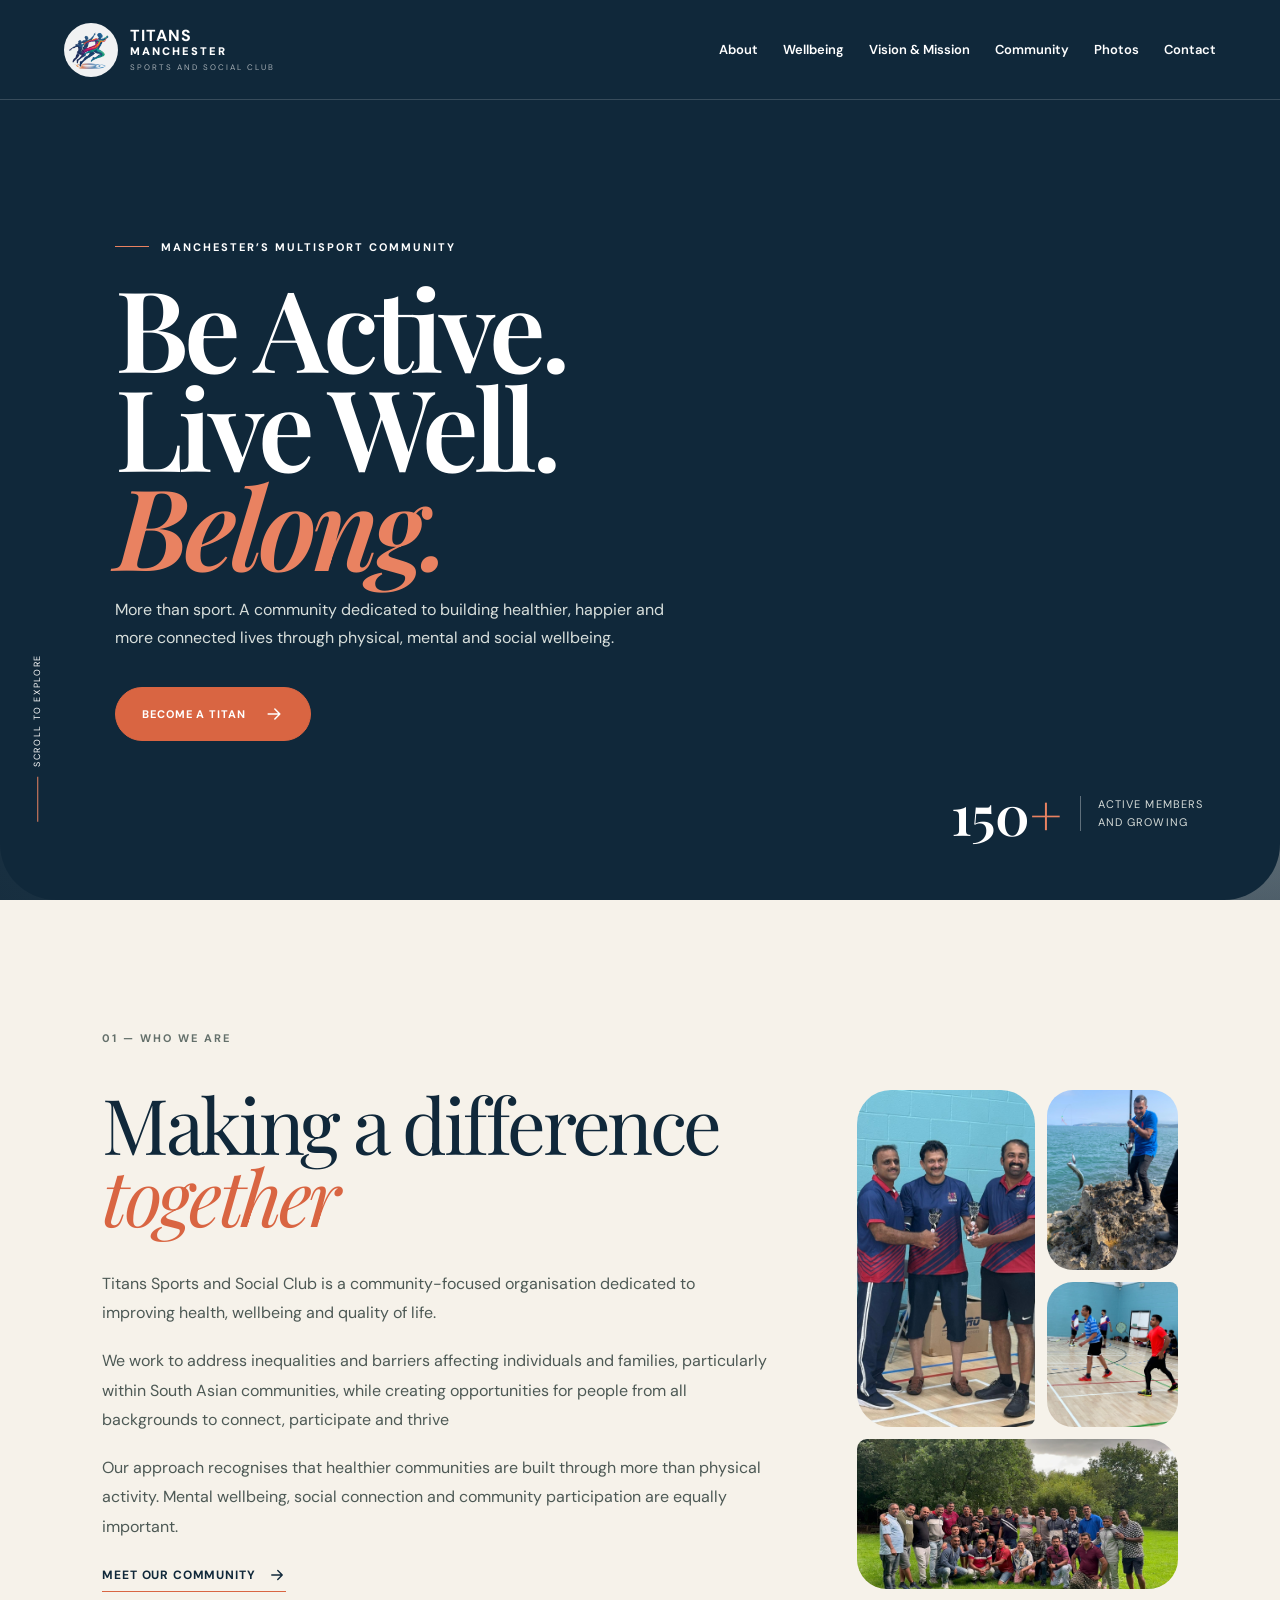
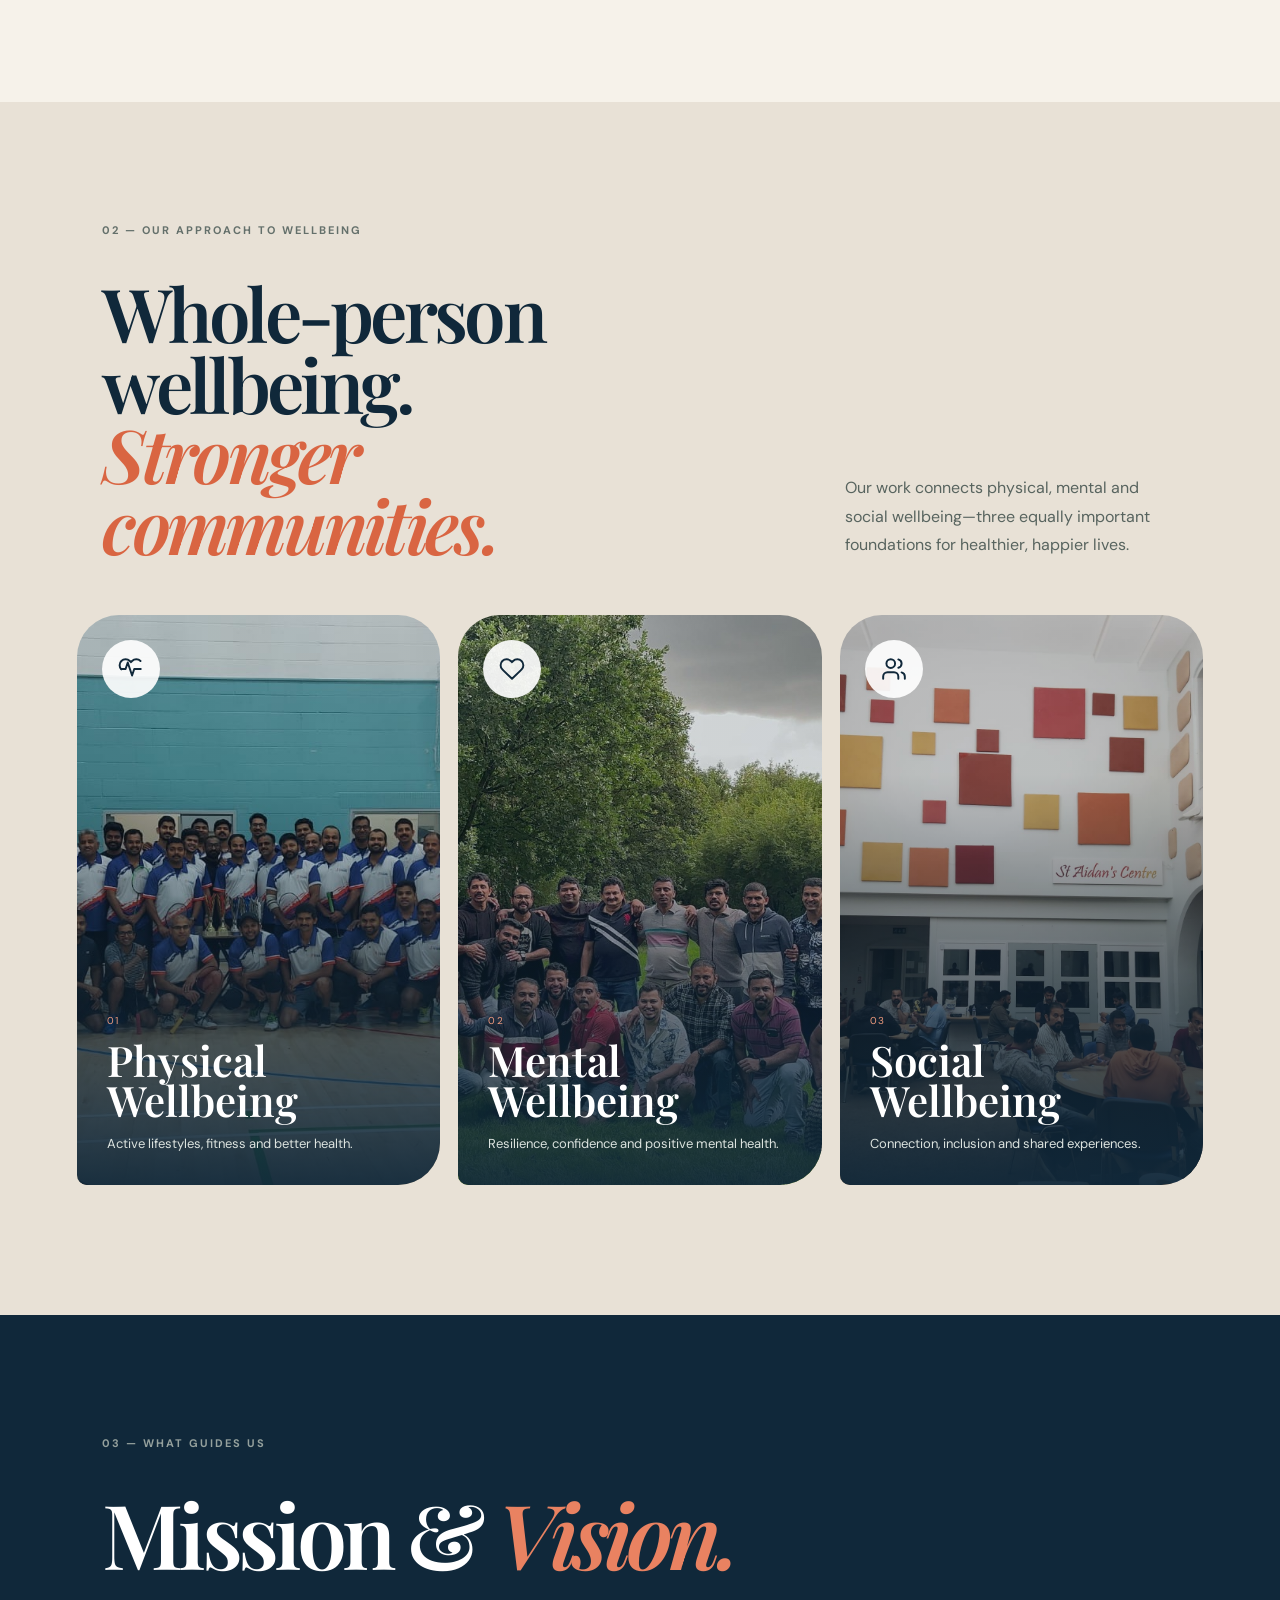
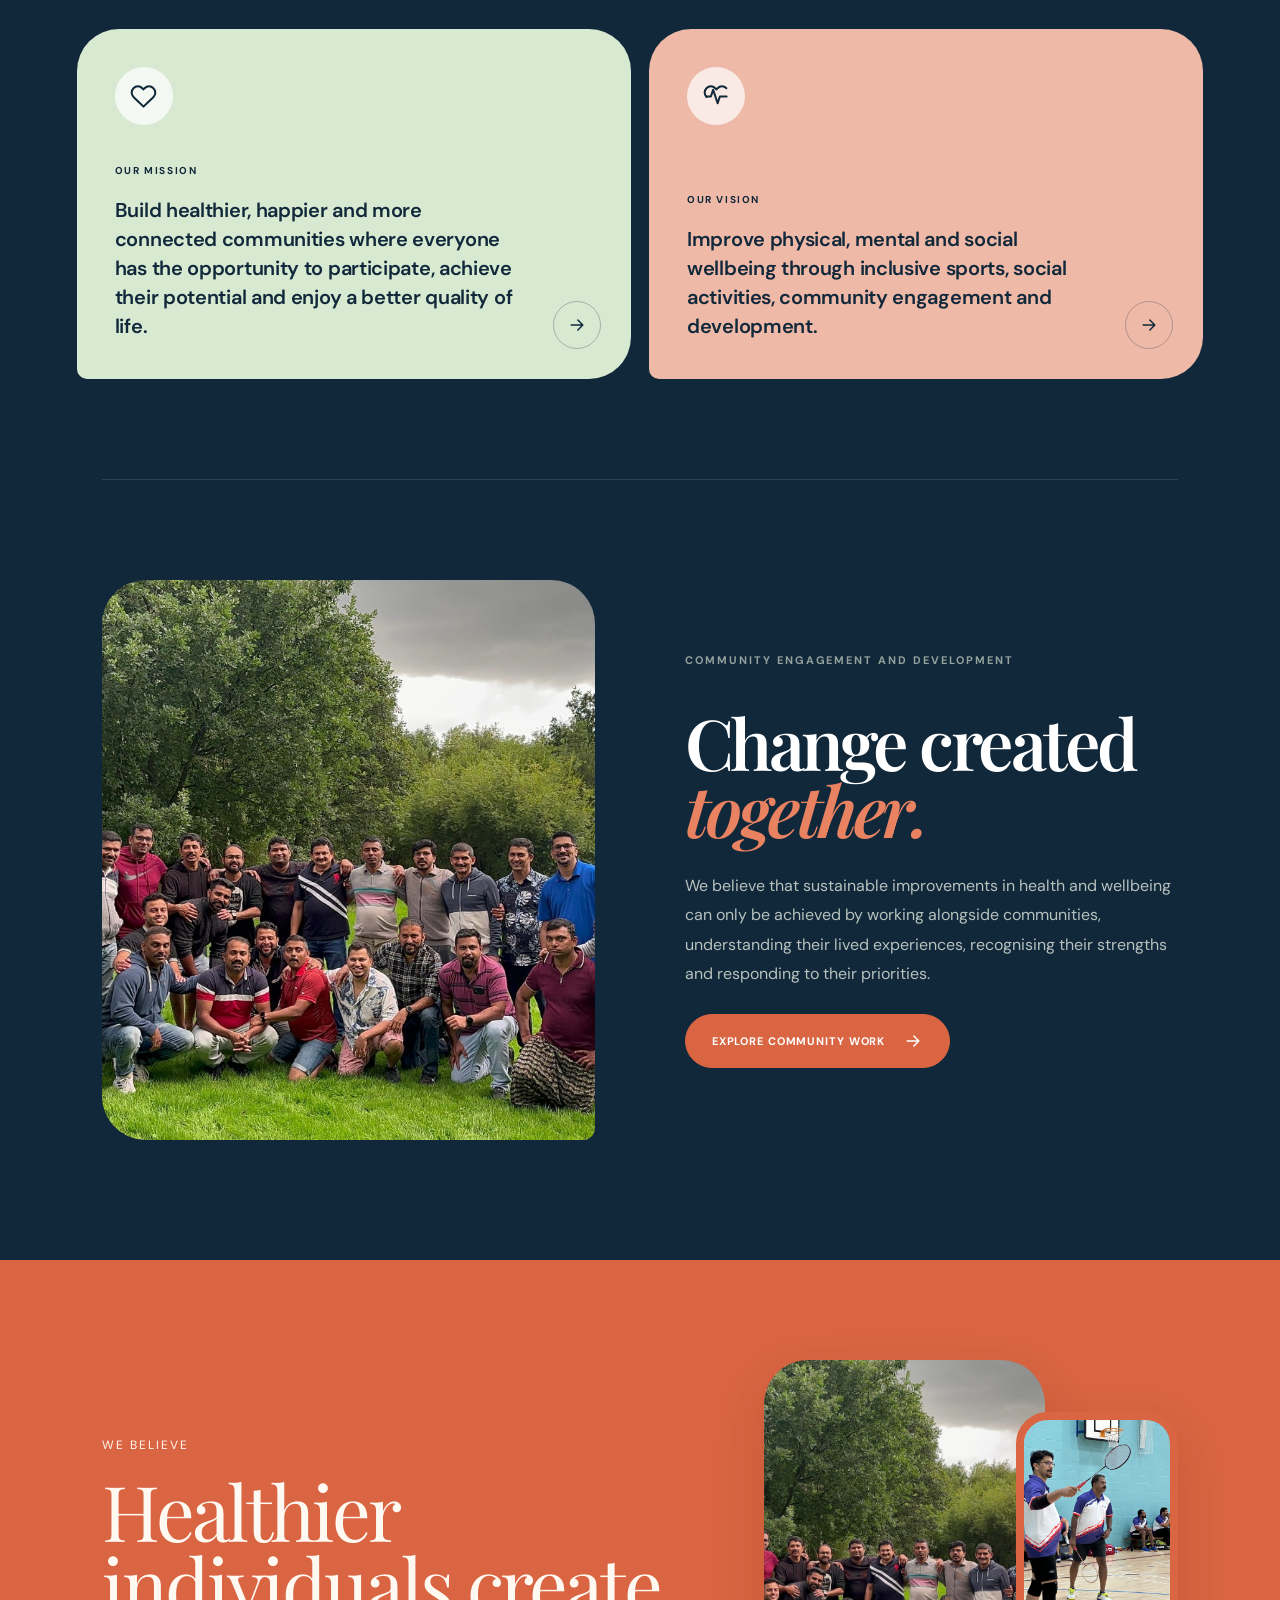
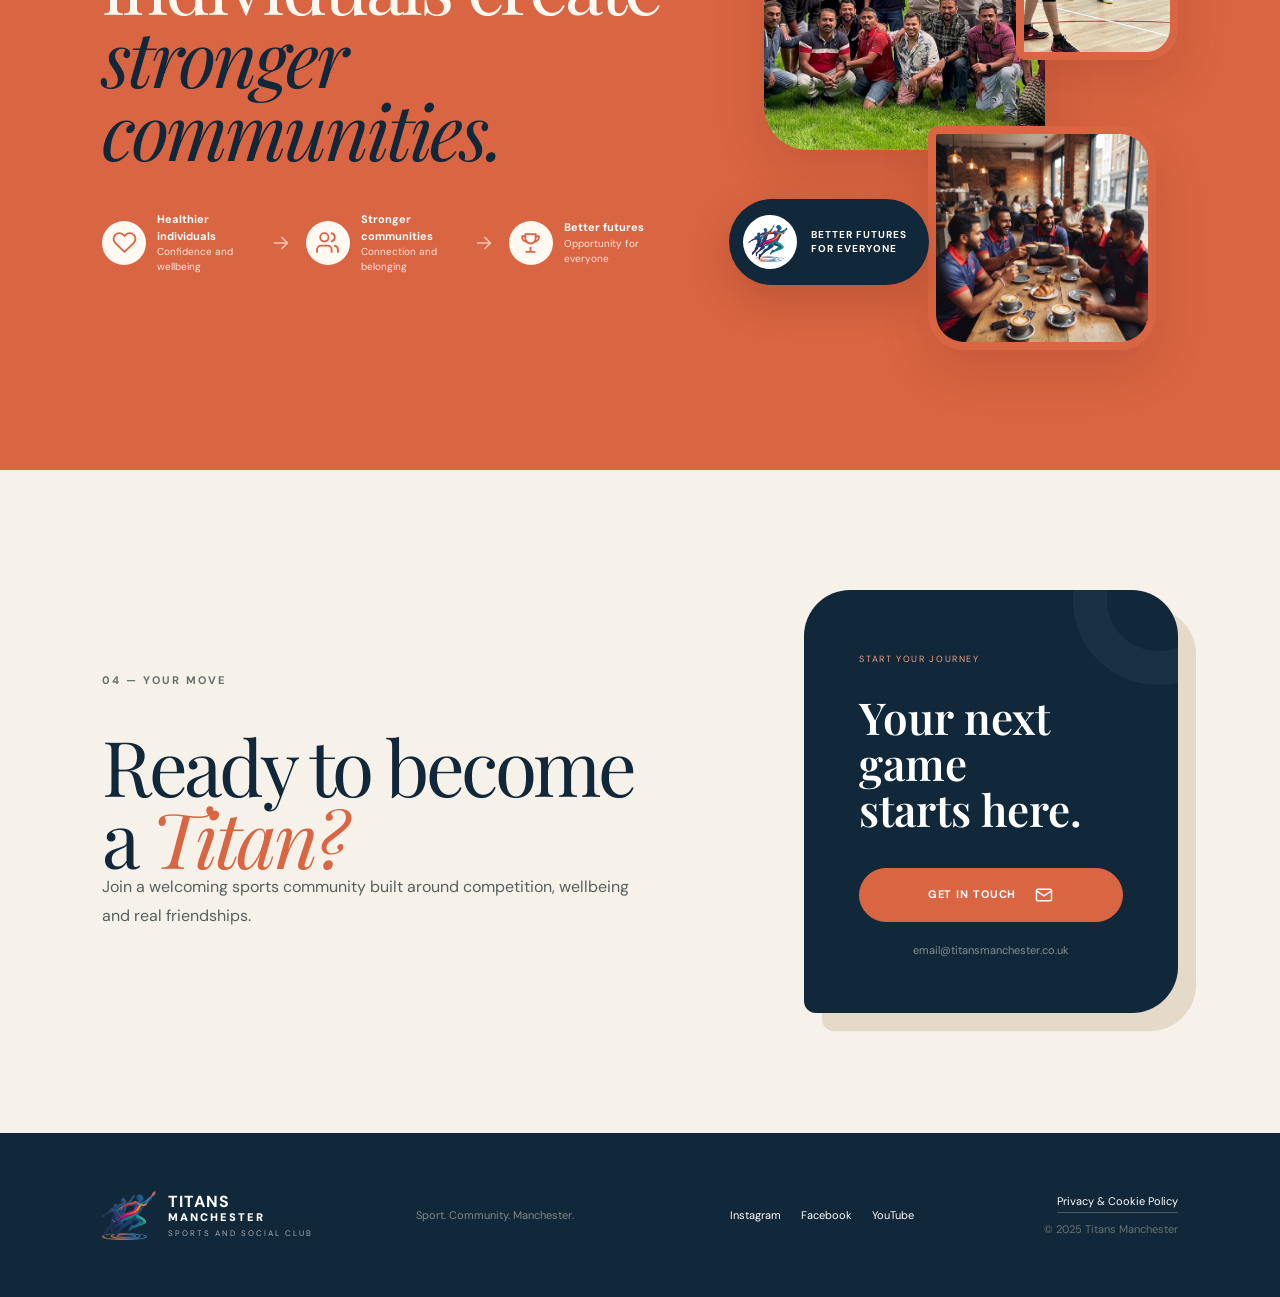
==== index.html @ 6f3ce063 "fixed routing" ====
<!doctype html>
<html lang="en">
  <head>
    
    <meta charset="UTF-8" />
    <meta name="viewport" content="width=device-width, initial-scale=1.0" />
    <title>Titans Manchester Sports and Social Club</title>
    <link rel="shortcut icon" href="/favicon.png"><link rel="apple-touch-icon" sizes="180x180" href="/apple-touch-icon.png">
    <meta name="description" content="Titans Sports and Social Club is a community-focused organisation dedicated to improving health, wellbeing and quality of life through sport and social activities. We provide a welcoming environment for people of all ages and abilities to come together, connect, and enjoy a range of activities that promote physical and mental wellbeing.">
    <link rel="icon" href="/favicon.png">
    <meta property="og:title" content="Titans Manchester Sports and Social Club">
    <meta property="og:description" content="Titans Sports and Social Club is a community-focused organisation dedicated to improving health, wellbeing and quality of life through sport and social activities. We provide a welcoming environment for people of all ages and abilities to come together, connect, and enjoy a range of activities that promote physical and mental wellbeing.">
    <script type="module" crossorigin src="/assets/index-BCGXaO-s.js"></script>
    <link rel="stylesheet" crossorigin href="/assets/index-mSI3lLwy.css">
    <link rel="canonical" href="https://titansmanchester.co.uk/">
  </head>
  <body>
    
    <div id="root"><link rel="preload" as="image" href="/titans-logo.png"/><link rel="preload" as="image" href="/prizes.jpeg"/><link rel="preload" as="image" href="/fishing.jpeg"/><link rel="preload" as="image" href="/players2.jpeg"/><link rel="preload" as="image" href="/community-running.jpg"/><link rel="preload" as="image" href="/group-badminton.jpeg"/><link rel="preload" as="image" href="/SocialWellbeing.jpeg"/><link rel="preload" as="image" href="/community-badminton.jpg"/><link rel="preload" as="image" href="/cafe-titan.jpg"/><main><nav class="nav "><a class="brand" href="#top" aria-label="Titans Manchester home"><img src="/titans-logo.png" alt=""/><span class="brand-name">TITANS<strong>MANCHESTER</strong><small>Sports and Social Club</small></span></a><div class="nav-links "><a href="/about">About</a><a href="/wellbeing">Wellbeing</a><a href="/vision">Vision &amp; Mission</a><a href="/community">Community</a><a href="/gallery">Photos</a><a href="/contact">Contact</a></div><button class="menu" aria-label="Toggle navigation"><svg width="25" height="25" viewBox="0 0 24 24" fill="none" stroke="currentColor" stroke-width="1.8" stroke-linecap="round" stroke-linejoin="round" aria-hidden="true"><path d="M4 7h16M4 12h16M4 17h16"></path></svg></button></nav><section class="hero" id="top"><video class="hero-video" autoPlay="" muted="" loop="" playsInline="" preload="metadata"><source src="/titans-hero.mp4" type="video/mp4"/></video><div class="hero-shade"></div><div class="hero-copy"><p class="eyebrow" data-reveal="true"><span></span> Manchester’s multisport community</p><h1 data-reveal="true">Be Active.<br/>Live Well.<br/><em>Belong.</em></h1><p class="hero-text" data-reveal="true">More than sport. A community dedicated to building healthier, happier and more connected lives through physical, mental and social wellbeing.</p><div class="hero-actions" data-reveal="true"><a href="#join" class="button primary">Become a Titan <svg width="20" height="20" viewBox="0 0 24 24" fill="none" stroke="currentColor" stroke-width="1.8" stroke-linecap="round" stroke-linejoin="round" aria-hidden="true"><path d="M5 12h14M13 6l6 6-6 6"></path></svg></a></div></div><div class="hero-stat"><strong>150<span>+</span></strong><p>Active members<br/>and growing</p></div><div class="scroll-cue"><span></span> Scroll to explore</div></section><section class="intro" id="about"><div class="section-tag" data-reveal="true">01 — Who we are</div><div class="intro-grid" id="community"><div class="intro-story" data-reveal="true"><h2>Making a difference <span>together</span></h2><div class="intro-content"><p>Titans Sports and Social Club is a community-focused organisation dedicated to improving health, wellbeing and quality of life.</p><p>We work to address inequalities and barriers affecting individuals and families, particularly within South Asian communities, while creating opportunities for people from all backgrounds to connect, participate and thrive</p><p>Our approach recognises that healthier communities are built through more than physical activity. Mental wellbeing, social connection and community participation are equally important.</p><a class="text-link" href="/about">Meet our community <svg width="18" height="18" viewBox="0 0 24 24" fill="none" stroke="currentColor" stroke-width="1.8" stroke-linecap="round" stroke-linejoin="round" aria-hidden="true"><path d="M5 12h14M13 6l6 6-6 6"></path></svg></a></div></div><div class="community-gallery" data-reveal="true"><img src="/prizes.jpeg" alt="A group warming up and stretching together"/><img src="/fishing.jpeg" alt="Men  fishing together"/><img src="/players2.jpeg" alt="Players enjoying a badminton session together"/><img src="/community-running.jpg" alt="A group of men running in a park"/></div></div></section><section class="home-wellbeing"><div class="home-wellbeing-heading" data-reveal="true"><div><div class="section-tag">02 — Our approach to wellbeing</div><h2>Whole-person wellbeing.<br/><span>Stronger communities.</span></h2></div><p>Our work connects physical, mental and social wellbeing—three equally important foundations for healthier, happier lives.</p></div><div class="home-pillar-grid"><a class="home-pillar-card" href="/wellbeing" data-reveal="true"><img src="/group-badminton.jpeg" alt="Fit Indian men running together outdoors"/><div class="home-pillar-shade"></div><div class="pillar-icon"><svg width="26" height="26" viewBox="0 0 24 24" fill="none" stroke="currentColor" stroke-width="1.8" stroke-linecap="round" stroke-linejoin="round" aria-hidden="true"><path d="M3 12h4l2-6 4 12 2-6h6"></path><path d="M20.8 4.6a5.5 5.5 0 0 0-7.8 0L12 5.7l-1.1-1.1a5.5 5.5 0 0 0-7.8 7.8"></path></svg></div><div><span>01</span><h3>Physical<br/>Wellbeing</h3><p>Active lifestyles, fitness and better health.</p></div></a><a class="home-pillar-card" href="/wellbeing" data-reveal="true"><img src="/community-running.jpg" alt="mindfulness"/><div class="home-pillar-shade"></div><div class="pillar-icon"><svg width="26" height="26" viewBox="0 0 24 24" fill="none" stroke="currentColor" stroke-width="1.8" stroke-linecap="round" stroke-linejoin="round" aria-hidden="true"><path d="M20.8 4.6a5.5 5.5 0 0 0-7.8 0L12 5.7l-1.1-1.1a5.5 5.5 0 0 0-7.8 7.8l1.1 1.1L12 21l7.8-7.5 1.1-1.1a5.5 5.5 0 0 0-.1-7.8Z"></path></svg></div><div><span>02</span><h3>Mental<br/>Wellbeing</h3><p>Resilience, confidence and positive mental health.</p></div></a><a class="home-pillar-card" href="/wellbeing" data-reveal="true"><img src="/SocialWellbeing.jpeg" alt="Happy friends connecting over coffee"/><div class="home-pillar-shade"></div><div class="pillar-icon"><svg width="26" height="26" viewBox="0 0 24 24" fill="none" stroke="currentColor" stroke-width="1.8" stroke-linecap="round" stroke-linejoin="round" aria-hidden="true"><path d="M16 21v-2a4 4 0 0 0-4-4H6a4 4 0 0 0-4 4v2"></path><circle cx="9" cy="7" r="4"></circle><path d="M22 21v-2a4 4 0 0 0-3-3.87M16 3.13a4 4 0 0 1 0 7.75"></path></svg></div><div><span>03</span><h3>Social<br/>Wellbeing</h3><p>Connection, inclusion and shared experiences.</p></div></a></div></section><section class="home-purpose-section" id="activities"><div class="home-purpose-heading" data-reveal="true"><div class="section-tag light">03 — What guides us</div><h2>Mission &amp; <span>Vision.</span></h2></div><div class="home-purpose-grid"><a class="home-purpose-card mission" href="/vision" data-reveal="true"><div class="pillar-icon"><svg width="27" height="27" viewBox="0 0 24 24" fill="none" stroke="currentColor" stroke-width="1.8" stroke-linecap="round" stroke-linejoin="round" aria-hidden="true"><path d="M20.8 4.6a5.5 5.5 0 0 0-7.8 0L12 5.7l-1.1-1.1a5.5 5.5 0 0 0-7.8 7.8l1.1 1.1L12 21l7.8-7.5 1.1-1.1a5.5 5.5 0 0 0-.1-7.8Z"></path></svg></div><span>Our Mission</span><h4>Build healthier, happier and more connected communities where everyone has the opportunity to participate, achieve their potential and enjoy a better quality of life.</h4><div class="purpose-arrow"><svg width="20" height="20" viewBox="0 0 24 24" fill="none" stroke="currentColor" stroke-width="1.8" stroke-linecap="round" stroke-linejoin="round" aria-hidden="true"><path d="M5 12h14M13 6l6 6-6 6"></path></svg></div></a><a class="home-purpose-card vision" href="/vision" data-reveal="true"><div class="pillar-icon"><svg width="27" height="27" viewBox="0 0 24 24" fill="none" stroke="currentColor" stroke-width="1.8" stroke-linecap="round" stroke-linejoin="round" aria-hidden="true"><path d="M3 12h4l2-6 4 12 2-6h6"></path><path d="M20.8 4.6a5.5 5.5 0 0 0-7.8 0L12 5.7l-1.1-1.1a5.5 5.5 0 0 0-7.8 7.8"></path></svg></div><span>Our Vision</span><h4>Improve physical, mental and social wellbeing through inclusive sports, social activities, community engagement and development.</h4><div class="purpose-arrow"><svg width="20" height="20" viewBox="0 0 24 24" fill="none" stroke="currentColor" stroke-width="1.8" stroke-linecap="round" stroke-linejoin="round" aria-hidden="true"><path d="M5 12h14M13 6l6 6-6 6"></path></svg></div></a></div><div class="home-community-block"><div class="home-community-image" data-reveal="true"><img src="/community-running.jpg" alt="Community members running together through a park"/></div><div class="home-community-copy" data-reveal="true"><div class="section-tag light">Community Engagement and Development</div><h2>Change created <span>together.</span></h2><p>We believe that sustainable improvements in health and wellbeing can only be achieved by working alongside communities, understanding their lived experiences, recognising their strengths and responding to their priorities.</p><a class="button primary" href="/community">Explore community work <svg width="20" height="20" viewBox="0 0 24 24" fill="none" stroke="currentColor" stroke-width="1.8" stroke-linecap="round" stroke-linejoin="round" aria-hidden="true"><path d="M5 12h14M13 6l6 6-6 6"></path></svg></a></div></div></section><section class="manifesto"><div class="manifesto-inner"><div class="manifesto-copy" data-reveal="true"><p>We Believe</p><h2 class="belief-headline">Healthier individuals create <span>stronger communities.</span></h2><div class="belief-flow"><div><i><svg width="25" height="25" viewBox="0 0 24 24" fill="none" stroke="currentColor" stroke-width="1.8" stroke-linecap="round" stroke-linejoin="round" aria-hidden="true"><path d="M20.8 4.6a5.5 5.5 0 0 0-7.8 0L12 5.7l-1.1-1.1a5.5 5.5 0 0 0-7.8 7.8l1.1 1.1L12 21l7.8-7.5 1.1-1.1a5.5 5.5 0 0 0-.1-7.8Z"></path></svg></i><span><b>Healthier individuals</b>Confidence and wellbeing</span></div><svg width="22" height="22" viewBox="0 0 24 24" fill="none" stroke="currentColor" stroke-width="1.8" stroke-linecap="round" stroke-linejoin="round" aria-hidden="true"><path d="M5 12h14M13 6l6 6-6 6"></path></svg><div><i><svg width="25" height="25" viewBox="0 0 24 24" fill="none" stroke="currentColor" stroke-width="1.8" stroke-linecap="round" stroke-linejoin="round" aria-hidden="true"><path d="M16 21v-2a4 4 0 0 0-4-4H6a4 4 0 0 0-4 4v2"></path><circle cx="9" cy="7" r="4"></circle><path d="M22 21v-2a4 4 0 0 0-3-3.87M16 3.13a4 4 0 0 1 0 7.75"></path></svg></i><span><b>Stronger communities</b>Connection and belonging</span></div><svg width="22" height="22" viewBox="0 0 24 24" fill="none" stroke="currentColor" stroke-width="1.8" stroke-linecap="round" stroke-linejoin="round" aria-hidden="true"><path d="M5 12h14M13 6l6 6-6 6"></path></svg><div><i><svg width="25" height="25" viewBox="0 0 24 24" fill="none" stroke="currentColor" stroke-width="1.8" stroke-linecap="round" stroke-linejoin="round" aria-hidden="true"><path d="M8 21h8M12 17v4M7 4h10v4a5 5 0 0 1-10 0V4Z"></path><path d="M7 6H4v1a4 4 0 0 0 4 4M17 6h3v1a4 4 0 0 1-4 4"></path></svg></i><span><b>Better futures</b>Opportunity for everyone</span></div></div></div><div class="manifesto-image" data-reveal="true"><div class="manifesto-collage"><img src="/community-running.jpg" alt="A healthy and connected community running together"/><img src="/community-badminton.jpg" alt="Members playing badminton together"/><img src="/cafe-titan.jpg" alt="Friends sharing a happy social moment"/></div><div class="manifesto-badge"><img src="/titans-logo.png" alt=""/><span>Better futures<br/>for everyone</span></div></div></div></section><section class="join" id="join"><div class="join-copy" data-reveal="true"><div class="section-tag">04 — Your move</div><h2>Ready to become<br/>a <span>Titan?</span></h2><p>Join a welcoming sports community built around competition, wellbeing and real friendships.</p></div><div class="join-card" data-reveal="true"><span class="join-label">Start your journey</span><h3>Your next game<br/>starts here.</h3><a href="mailto:email@titansmanchester.co.uk" class="button primary">Get in touch <svg width="20" height="20" viewBox="0 0 24 24" fill="none" stroke="currentColor" stroke-width="1.8" stroke-linecap="round" stroke-linejoin="round" aria-hidden="true"><rect x="3" y="5" width="18" height="14" rx="2"></rect><path d="m3 7 9 6 9-6"></path></svg></a><p>email@titansmanchester.co.uk</p></div></section><footer id="contact"><a class="brand" href="#top"><img src="/titans-logo.png" alt=""/><span class="brand-name">TITANS<strong>MANCHESTER</strong><small>Sports and Social Club</small></span></a><p>Sport. Community. Manchester.</p><div><a href="#">Instagram</a><a href="#">Facebook</a><a href="#">YouTube</a></div><div class="footer-legal"><a href="#/privacy">Privacy &amp; Cookie Policy</a><span>© 2025 Titans Manchester</span></div></footer></main></div>
    
  </body>
</html>
---- assets/index-mSI3lLwy.css ----
@import "https://fonts.googleapis.com/css2?family=DM+Sans:wght@400;500;600;700&family=Playfair+Display:ital,wght@0,600;1,600&display=swap";@layer components;@layer properties{@supports (((-webkit-hyphens:none)) and (not (margin-trim:inline))) or ((-moz-orient:inline) and (not (color:rgb(from red r g b)))){*,:before,:after,::backdrop{--tw-rotate-x:initial;--tw-rotate-y:initial;--tw-rotate-z:initial;--tw-skew-x:initial;--tw-skew-y:initial;--tw-blur:initial;--tw-brightness:initial;--tw-contrast:initial;--tw-grayscale:initial;--tw-hue-rotate:initial;--tw-invert:initial;--tw-opacity:initial;--tw-saturate:initial;--tw-sepia:initial;--tw-drop-shadow:initial;--tw-drop-shadow-color:initial;--tw-drop-shadow-alpha:100%;--tw-drop-shadow-size:initial}}}@layer theme{:root,:host{--font-sans:"DM Sans", sans-serif;--font-mono:ui-monospace, SFMono-Regular, Menlo, Monaco, Consolas, "Liberation Mono", "Courier New", monospace;--spacing:.25rem;--default-font-family:var(--font-sans);--default-mono-font-family:var(--font-mono)}}@layer base{*,:after,:before,::backdrop{box-sizing:border-box;border:0 solid;margin:0;padding:0}::file-selector-button{box-sizing:border-box;border:0 solid;margin:0;padding:0}html,:host{-webkit-text-size-adjust:100%;tab-size:4;line-height:1.5;font-family:var(--default-font-family,ui-sans-serif, system-ui, sans-serif, "Apple Color Emoji", "Segoe UI Emoji", "Segoe UI Symbol", "Noto Color Emoji");font-feature-settings:var(--default-font-feature-settings,normal);font-variation-settings:var(--default-font-variation-settings,normal);-webkit-tap-highlight-color:transparent}hr{height:0;color:inherit;border-top-width:1px}abbr:where([title]){-webkit-text-decoration:underline dotted;text-decoration:underline dotted}h1,h2,h3,h4,h5,h6{font-size:inherit;font-weight:inherit}a{color:inherit;-webkit-text-decoration:inherit;-webkit-text-decoration:inherit;-webkit-text-decoration:inherit;-webkit-text-decoration:inherit;text-decoration:inherit}b,strong{font-weight:bolder}code,kbd,samp,pre{font-family:var(--default-mono-font-family,ui-monospace, SFMono-Regular, Menlo, Monaco, Consolas, "Liberation Mono", "Courier New", monospace);font-feature-settings:var(--default-mono-font-feature-settings,normal);font-variation-settings:var(--default-mono-font-variation-settings,normal);font-size:1em}small{font-size:80%}sub,sup{vertical-align:baseline;font-size:75%;line-height:0;position:relative}sub{bottom:-.25em}sup{top:-.5em}table{text-indent:0;border-color:inherit;border-collapse:collapse}:-moz-focusring{outline:auto}progress{vertical-align:baseline}summary{display:list-item}ol,ul,menu{list-style:none}img,svg,video,canvas,audio,iframe,embed,object{vertical-align:middle;display:block}img,video{max-width:100%;height:auto}button,input,select,optgroup,textarea{font:inherit;font-feature-settings:inherit;font-variation-settings:inherit;letter-spacing:inherit;color:inherit;opacity:1;background-color:#0000;border-radius:0}::file-selector-button{font:inherit;font-feature-settings:inherit;font-variation-settings:inherit;letter-spacing:inherit;color:inherit;opacity:1;background-color:#0000;border-radius:0}:where(select:is([multiple],[size])) optgroup{font-weight:bolder}:where(select:is([multiple],[size])) optgroup option{padding-inline-start:20px}::file-selector-button{margin-inline-end:4px}::placeholder{opacity:1}@supports (not ((-webkit-appearance:-apple-pay-button))) or (contain-intrinsic-size:1px){::placeholder{color:currentColor}@supports (color:color-mix(in lab, red, red)){::placeholder{color:color-mix(in oklab, currentcolor 50%, transparent)}}}textarea{resize:vertical}::-webkit-search-decoration{-webkit-appearance:none}::-webkit-date-and-time-value{min-height:1lh;text-align:inherit}::-webkit-datetime-edit{display:inline-flex}::-webkit-datetime-edit-fields-wrapper{padding:0}::-webkit-datetime-edit{padding-block:0}::-webkit-datetime-edit-year-field{padding-block:0}::-webkit-datetime-edit-month-field{padding-block:0}::-webkit-datetime-edit-day-field{padding-block:0}::-webkit-datetime-edit-hour-field{padding-block:0}::-webkit-datetime-edit-minute-field{padding-block:0}::-webkit-datetime-edit-second-field{padding-block:0}::-webkit-datetime-edit-millisecond-field{padding-block:0}::-webkit-datetime-edit-meridiem-field{padding-block:0}::-webkit-calendar-picker-indicator{line-height:1}:-moz-ui-invalid{box-shadow:none}button,input:where([type=button],[type=reset],[type=submit]){appearance:button}::file-selector-button{appearance:button}::-webkit-inner-spin-button{height:auto}::-webkit-outer-spin-button{height:auto}[hidden]:where(:not([hidden=until-found])){display:none!important}html{scroll-behavior:smooth}body{color:#10283a;background:#f6f2ea;font-family:DM Sans,sans-serif}a{text-decoration:none}button{cursor:pointer}}@layer utilities{.fixed{position:fixed}.static{position:static}.start{inset-inline-start:var(--spacing)}.end{inset-inline-end:var(--spacing)}.grid{display:grid}.hidden{display:none}.inline{display:inline}.transform{transform:var(--tw-rotate-x,) var(--tw-rotate-y,) var(--tw-rotate-z,) var(--tw-skew-x,) var(--tw-skew-y,)}.filter{filter:var(--tw-blur,) var(--tw-brightness,) var(--tw-contrast,) var(--tw-grayscale,) var(--tw-hue-rotate,) var(--tw-invert,) var(--tw-saturate,) var(--tw-sepia,) var(--tw-drop-shadow,)}}main{overflow:hidden}.reveal-ready [data-reveal]{opacity:0;transition:opacity 1.15s cubic-bezier(.2,.7,.2,1),transform 1.15s cubic-bezier(.2,.7,.2,1);transform:translateY(48px)}.reveal-ready [data-reveal].is-visible{opacity:1;transform:translateY(0)}.activity-grid [data-reveal]:nth-child(2){transition-delay:.14s}.activity-grid [data-reveal]:nth-child(3){transition-delay:.28s}.activity-grid [data-reveal]:nth-child(4){transition-delay:.42s}.community-gallery[data-reveal],.join-card[data-reveal]{transition-delay:.18s}.hero-copy .eyebrow[data-reveal]{transition-delay:.12s}.hero-copy h1[data-reveal]{transition-delay:.28s}.hero-copy .hero-text[data-reveal]{transition-delay:.44s}.hero-copy .hero-actions[data-reveal]{transition-delay:.58s}.nav{z-index:20;color:#fff;background:0 0;border-bottom:1px solid #ffffff2b;justify-content:space-between;align-items:center;width:100%;height:100px;padding:0 5vw;transition:height .35s,background .35s,box-shadow .35s,-webkit-backdrop-filter .35s,backdrop-filter .35s;display:flex;position:fixed;top:0;left:0}.nav.scrolled{-webkit-backdrop-filter:blur(16px);backdrop-filter:blur(16px);background:#10283aeb;border-bottom-color:#ffffff14;height:78px;box-shadow:0 10px 30px #07172220}.brand{color:inherit;letter-spacing:.06em;align-items:center;gap:12px;font:700 16px/1 DM Sans,sans-serif;display:flex}.brand img{object-fit:contain;flex:none;width:54px;height:54px}.brand-name{flex-direction:column;gap:2px;display:flex}.brand-name strong{letter-spacing:.18em;font-size:11px}.nav .brand img{background:#fffffff0;border-radius:50%;padding:5px;transition:width .35s,height .35s}.nav.scrolled .brand img{width:46px;height:46px}.brand small{letter-spacing:.25em;text-transform:uppercase;opacity:.62;margin-top:4px;font:8px/1 DM Sans,sans-serif;display:block}.nav-links{align-items:center;gap:25px;font-size:13px;font-weight:600;display:flex}.nav-links a{color:inherit;transition:color .25s}.nav-links>a:hover{color:#e98261}.nav-cta{background:#fff;border-radius:999px;align-items:center;gap:10px;padding:13px 18px;display:flex;color:#10283a!important}.menu{color:#fff;background:0 0;border:0;display:none}.hero{color:#fff;background:#10283a;border-radius:0 0 56px 56px;align-items:center;height:100vh;min-height:790px;display:flex;position:relative}.hero-video{object-fit:cover;width:100%;height:100%;position:absolute;inset:0}.hero-shade{background:linear-gradient(90deg,#10283aeb 0%,#10283abf 45%,#10283a4d 78%),linear-gradient(#0000 52%,#10283a9c);position:absolute;inset:0}.hero-copy{z-index:2;width:min(850px,90vw);margin-left:9vw;padding-top:80px;position:relative}.eyebrow,.section-tag{text-transform:uppercase;letter-spacing:.18em;align-items:center;gap:12px;font-size:11px;font-weight:700;display:flex}.eyebrow span{background:#e98261;width:34px;height:1px}.hero h1,h2{letter-spacing:-.045em;font-family:Playfair Display,serif}.hero h1{margin:22px 0;font-size:clamp(68px,8.8vw,140px);font-weight:600;line-height:.88}.hero h1 em{color:#e98261;font-style:italic}.hero-text{color:#d8dfdc;max-width:590px;font-size:16px;line-height:1.75}.hero-actions{gap:12px;margin-top:35px;display:flex}.button{text-transform:uppercase;letter-spacing:.08em;color:#fff;border:1px solid #ffffff4d;border-radius:999px;justify-content:center;align-items:center;gap:18px;min-height:54px;padding:0 26px;font-size:11px;font-weight:700;transition:transform .25s,background .25s;display:inline-flex}.button:hover{transform:translateY(-3px)}.button.primary{color:#fff;background:#d96542;border-color:#d96542}.button.ghost:hover{color:#10283a;background:#fff}.hero-stat{z-index:2;align-items:center;gap:18px;display:flex;position:absolute;bottom:7%;right:6vw}.hero-stat strong{font:600 55px/.85 Playfair Display}.hero-stat strong span{color:#e98261}.hero-stat p{color:#d5dbd8;text-transform:uppercase;letter-spacing:.1em;border-left:1px solid #fff5;padding-left:17px;font-size:11px;line-height:1.6}.scroll-cue{z-index:2;transform-origin:0;letter-spacing:.18em;text-transform:uppercase;align-items:center;gap:10px;font-size:9px;display:flex;position:absolute;bottom:8%;left:3vw;transform:rotate(-90deg)}.scroll-cue span{background:#e98261;width:45px;height:1px}.intro{padding:130px 8vw 110px}.section-tag{color:#64706b;margin-bottom:40px}.section-tag.light{color:#95a19d}.intro-grid{grid-template-columns:1.35fr .65fr;align-items:stretch;gap:7vw;display:grid}.intro h2,.activity-heading h2,.join h2{margin:0;font-size:clamp(46px,6vw,90px);line-height:.94}h2 span{color:#d96542;-webkit-text-stroke:0;font-style:italic}.intro-grid p{color:#4d5955;font-size:16px;line-height:1.85}.intro-content{max-width:680px;margin-top:38px}.intro-content p+p{margin-top:18px}.text-link{color:#10283a;text-transform:uppercase;letter-spacing:.07em;border-bottom:1px solid #d96542;align-items:center;gap:12px;margin-top:24px;padding-bottom:7px;font-size:12px;font-weight:700;display:inline-flex}.community-gallery{grid-template-rows:180px 145px 150px;grid-template-columns:1.15fr .85fr;align-self:center;gap:12px;display:grid}.community-gallery img{object-fit:cover;border-radius:26px;width:100%;height:100%}.community-gallery img:first-child{border-radius:34px 34px 10px;grid-row:span 2}.community-gallery img:nth-child(3){border-radius:26px 8px 26px 26px}.community-gallery img:last-child{border-radius:10px 30px 30px;grid-column:1/-1}.home-wellbeing{background:#e8e1d6;padding:120px 6vw 130px}.home-wellbeing-heading{grid-template-columns:1.25fr .65fr;align-items:end;gap:8vw;margin:0 2vw 55px;display:grid}.home-wellbeing-heading h2{letter-spacing:-.05em;margin:0;font:600 clamp(48px,5.8vw,88px)/.95 Playfair Display}.home-wellbeing-heading h2 span{color:#d96542;font-style:italic}.home-wellbeing-heading>p{color:#58645f;line-height:1.8}.home-pillar-grid{grid-template-columns:repeat(3,1fr);gap:18px;display:grid}.home-pillar-card{color:#fff;border-radius:42px 42px 42px 10px;height:570px;position:relative;overflow:hidden}.home-pillar-card>img{object-fit:cover;width:100%;height:100%;transition:transform .8s cubic-bezier(.2,.7,.2,1);position:absolute;inset:0}.home-pillar-card:hover>img{transform:scale(1.05)}.home-pillar-shade{background:linear-gradient(#10283a2b 28%,#10283af2 100%);position:absolute;inset:0}.home-pillar-card>.pillar-icon{background:#ffffffe8;position:absolute;top:25px;left:25px}.home-pillar-card>div:last-child{position:absolute;bottom:30px;left:30px;right:30px}.home-pillar-card>div:last-child>span{color:#ef9b7e;letter-spacing:.16em;font-size:10px}.home-pillar-card h3{margin:10px 0 14px;font:600 42px/.95 Playfair Display}.home-pillar-card p{color:#dce3df;margin:0;font-size:13px;line-height:1.6}.home-pillar-grid [data-reveal]:nth-child(2){transition-delay:.16s}.home-pillar-grid [data-reveal]:nth-child(3){transition-delay:.32s}.activity-section{color:#fff;background:#10283a;padding:115px 4vw 85px}.activity-heading{justify-content:space-between;align-items:end;margin:0 4vw 55px;display:flex}.activity-heading p{color:#9aa4a0;max-width:420px;line-height:1.7}.activity-grid{grid-template-columns:repeat(4,1fr);gap:18px;display:grid}.activity-card{color:#fff;border-radius:42px 42px 42px 10px;height:520px;position:relative;overflow:hidden;transform:translateZ(0)}.activity-card img{object-fit:cover;filter:grayscale(.25)brightness(.74);width:100%;height:100%;transition:transform .7s cubic-bezier(.2,.7,.2,1),filter .4s}.activity-card:hover img{filter:grayscale(0)brightness(.85);transform:scale(1.07)}.card-overlay{background:linear-gradient(#0000 35%,#07110fe8);position:absolute;inset:0}.card-number{opacity:.7;letter-spacing:.15em;font-size:10px;position:absolute;top:22px;left:22px}.card-copy{position:absolute;bottom:28px;left:25px}.card-copy span{color:#f0a288;text-transform:uppercase;letter-spacing:.15em;font-size:9px}.card-copy h3{margin:8px 0 0;font:600 34px/1 Playfair Display}.card-arrow{-webkit-backdrop-filter:blur(8px);backdrop-filter:blur(8px);border:1px solid #fff6;border-radius:50%;place-items:center;width:48px;height:48px;transition:background .3s,color .3s,transform .3s;display:grid;position:absolute;bottom:25px;right:22px}.activity-card:hover .card-arrow{color:#fff;background:#d96542;border-color:#d96542;transform:rotate(-35deg)}.home-purpose-section{color:#fff;background:#10283a;padding:120px 6vw}.home-purpose-heading{margin:0 2vw 55px}.home-purpose-heading h2{letter-spacing:-.055em;margin:0;font:600 clamp(54px,7vw,105px)/.92 Playfair Display}.home-purpose-heading h2 span,.home-community-copy h2 span{color:#e98261;font-style:italic}.home-purpose-grid{grid-template-columns:1fr 1fr;gap:18px;margin-bottom:100px;display:grid}.home-purpose-card{color:#10283a;border-radius:42px 42px 42px 10px;flex-direction:column;min-height:350px;padding:38px;display:flex;position:relative;overflow:hidden}.home-purpose-card.mission{background:#d8e9d2}.home-purpose-card.vision{background:#efb9a7}.home-purpose-card>span{letter-spacing:.16em;text-transform:uppercase;margin-top:auto;margin-bottom:18px;font-size:10px;font-weight:700}.home-purpose-card h4{letter-spacing:-.015em;max-width:620px;margin:0 76px 0 0;font:600 20px/1.45 DM Sans}.purpose-arrow{border:1px solid #10283a45;border-radius:50%;place-items:center;width:48px;height:48px;transition:transform .3s,background .3s,color .3s;display:grid;position:absolute;bottom:30px;right:30px}.home-purpose-card:hover .purpose-arrow{color:#fff;background:#10283a;transform:rotate(-35deg)}.home-purpose-grid [data-reveal]:nth-child(2){transition-delay:.18s}.home-community-block{border-top:1px solid #ffffff1f;grid-template-columns:1fr 1fr;align-items:center;gap:7vw;margin:0 2vw;padding-top:100px;display:grid}.home-community-image{height:560px}.home-community-image img{object-fit:cover;border-radius:44px 44px 12px;width:100%;height:100%}.home-community-copy h2{letter-spacing:-.05em;margin:0 0 28px;font:600 clamp(48px,5.5vw,82px)/.95 Playfair Display}.home-community-copy p{color:#b7c1bd;max-width:640px;font-size:16px;line-height:1.85}.home-community-copy .button{margin-top:25px}.manifesto{color:#fff9f2;background:#d96542;padding:0 0 110px;position:relative}.marquee{white-space:nowrap;letter-spacing:.14em;border-bottom:1px solid #ffffff42;padding:19px 0;font:600 13px DM Sans;display:flex;overflow:hidden}.marquee span{animation:18s linear infinite marquee}.manifesto-inner{grid-template-columns:1.15fr .85fr;align-items:center;gap:8vw;padding:100px 8vw 10px;display:grid}.manifesto-copy>p{text-transform:uppercase;letter-spacing:.16em;font-size:12px}.manifesto h2{margin:20px 0 45px;line-height:.95}.manifesto h2.belief-headline{letter-spacing:-.04em;max-width:850px;font-size:clamp(52px,6vw,88px)}.manifesto h2 span{color:#10283a;font-style:italic;display:block}.belief-flow{grid-template-columns:1fr auto 1fr auto 1fr;align-items:center;gap:14px;display:grid}.belief-flow>svg{opacity:.65}.belief-flow>div{align-items:center;gap:11px;display:flex}.belief-flow i{color:#d96542;background:#fff9f2;border-radius:50%;flex:none;place-items:center;width:44px;height:44px;font-style:normal;display:grid}.belief-flow span{color:#ffe6dd;font-size:10px;line-height:1.5}.belief-flow b{color:#fff;font-size:11px;display:block}.manifesto-image{height:590px;position:relative}.manifesto-collage{position:absolute;inset:0}.manifesto-collage img{object-fit:cover;position:absolute;box-shadow:0 20px 50px #61200f29}.manifesto-collage img:first-child{border-radius:44px 44px 10px;width:68%;height:66%;top:0;left:0}.manifesto-collage img:nth-child(2){border:8px solid #d96542;border-radius:32px 32px 32px 9px;width:39%;height:42%;top:52px;right:0}.manifesto-collage img:nth-child(3){border:8px solid #d96542;border-radius:10px 36px 36px;width:55%;height:38%;bottom:0;right:22px}.manifesto-badge{z-index:2;background:#10283a;border-radius:999px;align-items:center;gap:14px;padding:16px 22px 16px 14px;display:flex;position:absolute;bottom:65px;left:-35px;box-shadow:0 16px 40px #61200f38}.manifesto-badge img{object-fit:contain;background:#fff;border-radius:50%;width:54px;height:54px;padding:5px}.manifesto-badge span{letter-spacing:.1em;text-transform:uppercase;font-size:10px;font-weight:700;line-height:1.45}.join{grid-template-columns:1fr .65fr;align-items:center;gap:10vw;padding:120px 8vw;display:grid}.join h2 span{color:#d96542}.join-copy>p{color:#56605d;max-width:540px;line-height:1.8}.join-card{color:#fff;background:#10283a;border-radius:46px 46px 46px 12px;padding:55px;position:relative;overflow:hidden;box-shadow:18px 18px #e5d9ca}.join-card:after{content:"";pointer-events:none;border:34px solid #ffffff0b;border-radius:50%;width:170px;height:170px;position:absolute;top:-75px;right:-65px}.join-label{color:#f0a288;text-transform:uppercase;letter-spacing:.18em;font-size:9px}.join-card h3{margin:25px 0 35px;font:600 44px/1.05 Playfair Display}.join-card .button{width:100%}.join-card>p{text-align:center;color:#87908d;margin:20px 0 0;font-size:11px}footer{color:#fff;background:#10283a;grid-template-columns:1fr 1fr 1fr auto;align-items:center;gap:30px;padding:55px 8vw;font-size:11px;display:grid}footer>p{color:#7f8b87}footer>div{gap:20px;display:flex}footer>div a{color:#fff}footer>span{color:#68726f}.footer-legal{text-align:right;flex-direction:column;align-items:flex-end;gap:8px}.footer-legal a{border-bottom:1px solid #ffffff3d;padding-bottom:3px}.footer-legal span{color:#68726f;white-space:nowrap}.about-hero{color:#fff;background:#10283a;align-items:center;height:90vh;min-height:760px;display:flex;position:relative;overflow:hidden}.about-hero>img{object-fit:cover;object-position:center 44%;width:100%;height:100%;position:absolute;inset:0}.about-hero-shade{background:linear-gradient(90deg,#10283af4 0%,#10283ac7 48%,#10283a42 82%),linear-gradient(#0000 45%,#10283aa8);position:absolute;inset:0}.about-hero-copy{z-index:2;width:min(900px,86vw);margin:90px 0 0 9vw;position:relative}.about-hero h1{letter-spacing:-.055em;margin:20px 0 30px;font:600 clamp(70px,8.2vw,132px)/.84 Playfair Display}.about-hero h1 em{color:#e98261;font-style:italic}.about-hero-copy>p:last-child{color:#e4e9e6;max-width:670px;font-size:17px;line-height:1.75}.about-intro{padding:130px 8vw}.about-intro-grid{grid-template-columns:1.1fr .8fr;align-items:start;gap:10vw;display:grid}.about-intro h2,.pillars-heading h2,.commitment-copy h2,.vision-section h2,.belief-section h2{letter-spacing:-.045em;margin:0;font:600 clamp(48px,5.7vw,84px)/.98 Playfair Display}.about-intro h2 span,.commitment-copy h2 span,.pillars-heading h2 span{color:#d96542;font-style:italic}.about-prose p,.commitment-copy p{color:#53605c;font-size:16px;line-height:1.85}.about-prose p+p,.commitment-copy p+p{margin-top:20px}.about-wellbeing{color:#fff;background:#10283a;grid-template-columns:1fr 1fr;align-items:center;gap:8vw;padding:120px 8vw;display:grid}.about-wellbeing-images{min-height:560px;position:relative}.about-wellbeing-images img{object-fit:cover;border-radius:42px 42px 12px;width:78%;height:75%;position:absolute}.about-wellbeing-images img:first-child{top:0;left:0}.about-wellbeing-images img:last-child{border:9px solid #10283a;border-radius:32px 10px 32px 32px;width:48%;height:48%;bottom:0;right:0}.about-wellbeing-copy .section-tag{color:#aab5b0}.about-wellbeing-copy h2{letter-spacing:-.05em;margin:0 0 35px;font:600 clamp(48px,5.6vw,82px)/.95 Playfair Display}.about-wellbeing-copy h2 span{color:#e98261;font-style:italic}.wellbeing-points{gap:10px;margin-bottom:35px;display:grid}.wellbeing-points>div{background:#ffffff08;border:1px solid #ffffff1f;border-radius:18px;align-items:center;gap:16px;padding:17px 20px;display:flex}.wellbeing-points svg{color:#e98261;flex:none}.wellbeing-points span{color:#aab5b0;font-size:12px}.wellbeing-points b{color:#fff;margin-bottom:4px;font-size:13px;display:block}.pillars-section{color:#fff;background:#10283a;padding:115px 8vw 125px}.pillars-heading{grid-template-columns:1.2fr .8fr;align-items:end;gap:20px 8vw;margin-bottom:60px;display:grid}.pillars-heading .section-tag{grid-column:1/-1;margin-bottom:10px}.pillars-heading p{color:#aab5b0;max-width:480px;line-height:1.75}.pillar-grid{grid-template-columns:repeat(3,1fr);gap:18px;display:grid}.pillar-card{border-radius:38px 38px 38px 10px;flex-direction:column;min-height:450px;padding:35px;display:flex;position:relative;overflow:hidden}.pillar-card>span{color:#10283a8c;letter-spacing:.15em;font-size:11px;position:absolute;top:30px;right:28px}.pillar-icon{color:#10283a;background:#ffffffb5;border-radius:50%;place-items:center;width:58px;height:58px;display:grid}.pillar-card h3{color:#10283a;letter-spacing:-.03em;margin:auto 0 22px;font:600 40px/1 Playfair Display}.pillar-card p{color:#1d3849c9;margin:0;font-size:14px;line-height:1.7}.pillar-card.physical{background:#d8e9d2}.pillar-card.mental{background:#efb9a7}.pillar-card.social{background:#d8d2eb}.pillar-grid [data-reveal]:nth-child(2){transition-delay:.16s}.pillar-grid [data-reveal]:nth-child(3){transition-delay:.32s}.commitment-section{grid-template-columns:.85fr 1.15fr;align-items:center;gap:9vw;padding:130px 8vw;display:grid}.commitment-images{min-height:610px;position:relative}.commitment-images img{object-fit:cover;border-radius:44px 44px 12px;width:78%;height:72%;position:absolute}.commitment-images img:first-child{top:0;left:0}.commitment-images img:last-child{border:10px solid #f6f2ea;border-radius:34px 10px 34px 34px;width:52%;height:45%;bottom:0;right:0}.commitment-copy h2{margin-bottom:30px}.values-line{color:#10283a;letter-spacing:.1em;text-transform:uppercase;flex-wrap:wrap;align-items:center;gap:10px;margin-top:34px;font-size:10px;font-weight:700;display:flex}.values-line i{background:#d96542;border-radius:50%;width:5px;height:5px}.commitment-link{width:fit-content;margin-top:30px}.vision-section{grid-template-columns:1fr 1fr;gap:20px;padding:0 8vw 130px;display:grid}.vision-card,.mission-card{border-radius:44px 44px 44px 12px;flex-direction:column;min-height:480px;padding:55px;display:flex}.vision-card{color:#fff;background:#d96542}.mission-card{color:#10283a;background:#e6ded1}.vision-section span,.belief-section span{letter-spacing:.18em;text-transform:uppercase;font-size:10px;font-weight:700}.vision-section h2{margin:auto 0 26px;font-size:clamp(42px,4vw,65px)}.vision-section p{opacity:.8;max-width:580px;margin:0;line-height:1.75}.vision-section a{width:fit-content;color:inherit;letter-spacing:.12em;text-transform:uppercase;border-bottom:1px solid;align-items:center;gap:10px;margin-top:28px;padding-bottom:6px;font-size:10px;font-weight:700;display:inline-flex}.vision-section [data-reveal]:nth-child(2){transition-delay:.16s}.belief-section{color:#fff;background:#10283a;grid-template-columns:.3fr 1.7fr;align-items:center;gap:7vw;padding:100px 9vw;display:grid}.belief-section>img{background:#ffffffed;border-radius:50%;width:min(230px,100%);padding:20px}.belief-section span{color:#e98261}.belief-section h2{margin-top:22px;font-size:clamp(40px,4.6vw,72px)}.wellbeing-hero{color:#fff;background:#10283a;align-items:center;height:88vh;min-height:760px;display:flex;position:relative;overflow:hidden}.wellbeing-hero>img{object-fit:cover;object-position:center;width:100%;height:100%;position:absolute;inset:0}.wellbeing-hero h1{letter-spacing:-.055em;max-width:1050px;margin:20px 0 30px;font:600 clamp(70px,8vw,128px)/.88 Playfair Display}.wellbeing-hero h1 em{color:#e98261;font-style:italic}.workstreams{padding:130px 8vw}.workstreams>.section-tag{margin-bottom:70px}.workstream{border-top:1px solid #d8d4ca;grid-template-columns:.8fr 1.2fr;align-items:center;gap:8vw;padding:80px 0;display:grid}.workstream:nth-of-type(odd) .workstream-image{order:2}.workstream-image{height:600px;position:relative}.workstream-image img{object-fit:cover;border-radius:46px 46px 12px;width:100%;height:100%}.workstream-image>span{color:#fff;letter-spacing:.15em;background:#d96542;border-radius:50%;place-items:center;width:74px;height:74px;font-size:11px;display:grid;position:absolute;top:-18px;right:-18px}.workstream-copy .pillar-icon{color:#d96542;background:#e7ded1;margin-bottom:28px}.workstream-copy h2{letter-spacing:-.045em;margin:0 0 22px;font:600 clamp(48px,5vw,76px)/.95 Playfair Display}.workstream-intro{color:#53605c;font-size:16px;line-height:1.8}.workstream-copy h3{letter-spacing:.16em;text-transform:uppercase;margin:32px 0 15px;font-size:11px}.workstream-copy ul{gap:12px;margin:0;padding:0;list-style:none;display:grid}.workstream-copy li{color:#53605c;padding-left:24px;font-size:14px;line-height:1.65;position:relative}.workstream-copy li:before{content:"";background:#d96542;border-radius:50%;width:8px;height:8px;position:absolute;top:.7em;left:0}.community-detail{padding:130px 8vw}.community-detail-grid{grid-template-columns:1.05fr .85fr;align-items:start;gap:10vw;display:grid}.community-detail h2{letter-spacing:-.05em;margin:0;font:600 clamp(48px,5.8vw,88px)/.96 Playfair Display}.community-detail h2 span{color:#d96542;font-style:italic}.community-approach{background:#e8e1d6;grid-template-columns:.85fr 1.15fr;align-items:center;gap:9vw;padding:120px 8vw;display:grid}.community-approach-images{min-height:650px;position:relative}.community-approach-images img{object-fit:cover;border-radius:44px 44px 12px;width:78%;height:72%;position:absolute}.community-approach-images img:first-child{top:0;left:0}.community-approach-images img:last-child{border:10px solid #e8e1d6;border-radius:34px 10px 34px 34px;width:56%;height:48%;bottom:0;right:0}.community-approach-copy>.section-tag{color:#58645f;margin-bottom:30px}.community-priority-list{display:grid}.community-priority-list>div{border-top:1px solid #c9c1b5;grid-template-columns:48px 1fr;align-items:start;gap:16px;padding:19px 0;display:grid}.community-priority-list>div:last-child{border-bottom:1px solid #c9c1b5}.community-priority-list span{color:#d96542;letter-spacing:.15em;font-size:10px;font-weight:700}.community-priority-list p{color:#374b58;margin:0;font-size:14px;line-height:1.65}.community-belief{color:#fff;background:#d96542;justify-content:center;align-items:center;gap:32px;padding:90px 9vw;display:flex}.community-belief .pillar-icon{color:#d96542;background:#fff;flex:none}.community-belief p{letter-spacing:-.04em;max-width:1050px;margin:0;font:600 clamp(34px,4vw,62px)/1.05 Playfair Display}.vision-hero>img{filter:saturate(.8)}.purpose-section{background:#f6f2ea;grid-template-columns:1fr 1fr;gap:22px;padding:130px 8vw;display:grid}.purpose-panel{border-radius:48px 48px 48px 12px;flex-direction:column;min-height:610px;padding:55px;display:flex;position:relative;overflow:hidden}.purpose-panel .purpose-number{letter-spacing:.17em;opacity:.55;font-size:11px;position:absolute;top:35px;right:35px}.purpose-panel .pillar-icon{margin-bottom:auto}.purpose-panel>span,.purpose-belief span{letter-spacing:.18em;text-transform:uppercase;margin-top:60px;font-size:10px;font-weight:700}.purpose-panel h2{letter-spacing:-.045em;margin:20px 0 25px;font:600 clamp(44px,4.2vw,68px)/.98 Playfair Display}.purpose-panel p{opacity:.8;max-width:620px;margin:0;line-height:1.8}.vision-panel{color:#fff;background:#d96542}.mission-panel{color:#10283a;background:#d8e9d2}.purpose-section [data-reveal]:nth-child(2){transition-delay:.18s}.purpose-belief{color:#fff;background:#10283a;grid-template-columns:.3fr 1.7fr;align-items:center;gap:7vw;padding:120px 9vw;display:grid}.purpose-belief>img{background:#ffffffed;border-radius:50%;width:min(240px,100%);padding:22px}.purpose-belief span{color:#e98261}.purpose-belief h2{letter-spacing:-.045em;max-width:1100px;margin:22px 0 0;font:600 clamp(40px,4.7vw,74px)/1.02 Playfair Display}.contact-hero{color:#fff;background:#10283a;align-items:center;min-height:620px;display:flex;position:relative;overflow:hidden}.contact-hero-shape{opacity:.9;border:100px solid #d96542;border-radius:50% 50% 15%;width:620px;height:620px;position:absolute;top:80px;right:-80px;transform:rotate(20deg)}.contact-hero-shape:after{content:"";border:1px solid #fff5;border-radius:50%;position:absolute;inset:70px}.contact-hero-copy{z-index:2;width:min(980px,86vw);margin:90px 0 0 9vw;position:relative}.contact-hero h1{letter-spacing:-.055em;max-width:980px;margin:20px 0 25px;font:600 clamp(68px,8vw,126px)/.86 Playfair Display}.contact-hero h1 em{color:#e98261;font-style:italic}.contact-hero-copy>p:last-child{color:#c9d2ce;max-width:620px;font-size:16px;line-height:1.75}.contact-section{grid-template-columns:.75fr 1.25fr;align-items:start;gap:9vw;padding:130px 8vw;display:grid}.contact-details h2{letter-spacing:-.05em;margin:0 0 25px;font:600 clamp(48px,5.5vw,82px)/.96 Playfair Display}.contact-details h2 span{color:#d96542;font-style:italic}.contact-details>p{color:#58645f;line-height:1.8}.contact-methods{gap:12px;margin-top:40px;display:grid}.contact-methods>a,.contact-methods>div{color:#10283a;border-top:1px solid #dad5ca;align-items:center;gap:16px;padding:18px 0;display:flex}.contact-methods>:last-child{border-bottom:1px solid #dad5ca}.contact-methods i{color:#d96542;background:#e8e1d6;border-radius:50%;flex:none;place-items:center;width:42px;height:42px;font-style:normal;display:grid}.contact-methods span{color:#6c7772;font-size:12px;line-height:1.6}.contact-methods b{color:#10283a;text-transform:uppercase;letter-spacing:.12em;font-size:11px;display:block}.contact-form{background:#fffdf9;border:1px solid #e1dbd0;border-radius:42px 42px 42px 10px;gap:26px;padding:48px;display:grid;box-shadow:0 25px 70px #20382d0d}.form-row{grid-template-columns:1fr 1fr;gap:18px;display:grid}.form-field{gap:9px;display:grid}.form-field label{color:#10283a;letter-spacing:.1em;text-transform:uppercase;font-size:11px;font-weight:700}.form-field label span{color:#d96542}.form-field input,.form-field textarea{color:#10283a;background:0 0;border:0;border-bottom:1px solid #bdc4bf;outline:0;width:100%;padding:16px 0;transition:border-color .25s}.form-field textarea{resize:vertical;min-height:170px}.form-field input:focus,.form-field textarea:focus{border-color:#d96542}.form-field input::placeholder,.form-field textarea::placeholder{color:#929b97}.contact-form .button{border:0;width:fit-content}.form-note{color:#808b86;margin:-10px 0 0;font-size:10px;line-height:1.6}.gallery-hero>img{object-position:center 44%}.gallery-section{background:#f6f2ea;padding:130px 6vw}.gallery-heading{margin:0 2vw 60px}.gallery-heading h2{letter-spacing:-.055em;margin:0;font:600 clamp(54px,7vw,104px)/.92 Playfair Display}.gallery-heading h2 span{color:#d96542;font-style:italic}.gallery-grid{column-count:5;column-gap:14px}.gallery-item{aspect-ratio:4/5;break-inside:avoid;color:#fff;background:#10283a;border:0;border-radius:26px 26px 26px 8px;width:100%;margin:0 0 14px;padding:0;display:inline-block;position:relative;overflow:hidden}.gallery-item:nth-child(3n+1){aspect-ratio:4/3}.gallery-item:nth-child(4n+2){aspect-ratio:3/4}.gallery-item:nth-child(5n+3){aspect-ratio:1}.gallery-item img{object-fit:cover;width:100%;height:100%;transition:transform .8s cubic-bezier(.2,.7,.2,1),filter .4s}.gallery-item.is-graphic{aspect-ratio:auto}.gallery-item.is-graphic img{height:auto}.gallery-item:after{content:"";opacity:.55;background:linear-gradient(#0000 45%,#10283a99);transition:opacity .35s;position:absolute;inset:0}.gallery-item:hover img{filter:saturate(1.08);transform:scale(1.045)}.gallery-item:hover:after{opacity:.85}.gallery-item>span{z-index:2;letter-spacing:.18em;font-size:10px;position:absolute;bottom:20px;left:22px}.gallery-grid [data-reveal]:nth-child(3n+2){transition-delay:.12s}.gallery-grid [data-reveal]:nth-child(3n+3){transition-delay:.24s}.lightbox{z-index:100;-webkit-backdrop-filter:blur(14px);backdrop-filter:blur(14px);color:#fff;background:#071722f2;place-items:center;padding:5vh 6vw;animation:.3s both lightboxIn;display:grid;position:fixed;inset:0}.lightbox>img{object-fit:contain;border-radius:20px;max-width:min(1200px,90vw);max-height:78vh;box-shadow:0 30px 90px #0008}.lightbox>button{color:#fff;background:#ffffff10;border:1px solid #fff5;border-radius:50%;place-items:center;width:48px;height:48px;display:grid;position:absolute;top:4vh;right:4vw}.lightbox>p{color:#c9d0cd;margin:0;font-size:12px;position:absolute;bottom:3vh}@keyframes lightboxIn{0%{opacity:0}to{opacity:1}}@keyframes marquee{to{transform:translate(-100%)}}@media (width<=1200px){.gallery-grid{column-count:4}}@media (width<=900px){.nav{height:78px;padding:0 6vw}.menu{z-index:2;display:block}.nav-links{background:#10283a;flex-direction:column;justify-content:center;min-height:100vh;font-size:20px;transition:transform .45s;position:absolute;inset:0 0 auto;transform:translateY(-110%)}.nav-links.open{transform:translateY(0)}.hero{min-height:720px}.hero-copy{margin:0 6vw}.hero h1{font-size:clamp(58px,17vw,105px)}.hero-stat{display:none}.intro-grid,.join{grid-template-columns:1fr}.community-gallery{grid-template-rows:160px 130px 140px;width:100%;max-width:680px}.activity-heading{display:block}.activity-heading p{margin-top:25px}.activity-grid{grid-template-columns:1fr 1fr}.activity-card{height:420px}footer{grid-template-columns:1fr 1fr}.manifesto-inner{grid-template-columns:1fr}.manifesto-image{width:100%;max-width:680px;height:480px}.manifesto-badge{bottom:45px;left:25px}.belief-flow{max-width:700px}.home-purpose-grid,.home-community-block{grid-template-columns:1fr}.home-purpose-card{min-height:320px}.home-community-image{height:480px}.home-wellbeing-heading,.home-pillar-grid{grid-template-columns:1fr}.home-pillar-card{height:480px}.about-intro-grid,.pillars-heading,.commitment-section,.about-wellbeing{grid-template-columns:1fr}.about-wellbeing-images{max-width:620px;min-height:500px}.pillar-grid{grid-template-columns:1fr}.pillar-card{min-height:360px}.commitment-images{width:100%;max-width:620px;min-height:520px}.vision-section{grid-template-columns:1fr}.vision-card,.mission-card{min-height:390px}.belief-section{grid-template-columns:160px 1fr}.workstream{grid-template-columns:1fr;gap:45px}.workstream:nth-of-type(odd) .workstream-image{order:0}.workstream-image{height:500px}.community-detail-grid,.community-approach{grid-template-columns:1fr}.community-approach-images{width:100%;max-width:620px;min-height:540px}.purpose-section{grid-template-columns:1fr}.purpose-panel{min-height:520px}.purpose-belief{grid-template-columns:160px 1fr}.contact-section{grid-template-columns:1fr}.contact-details{max-width:680px}.gallery-grid{column-count:3}}@media (width<=700px){.gallery-grid{column-count:2}}@media (width<=560px){.hero-copy{padding-top:50px}.hero-actions{flex-direction:column;align-items:stretch;max-width:280px}.scroll-cue{display:none}.intro,.join{padding:90px 6vw}.intro-grid{gap:45px}.community-gallery{grid-template-rows:130px 110px 120px;gap:8px}.community-gallery img{border-radius:18px}.home-wellbeing{padding:90px 6vw}.home-wellbeing-heading{margin:0 0 40px}.home-pillar-card{border-radius:30px 30px 30px 9px;height:430px}.activity-section{padding:85px 4vw 50px}.activity-grid{grid-template-columns:1fr}.activity-card{height:390px}.home-purpose-section{padding:90px 6vw}.home-purpose-heading{margin:0 0 40px}.home-purpose-grid{margin-bottom:75px}.home-purpose-card{border-radius:32px 32px 32px 9px;min-height:310px;padding:30px}.home-purpose-card h4{margin-right:62px;font-size:18px}.home-community-block{margin:0;padding-top:75px}.home-community-image{height:360px}.home-community-image img{border-radius:32px 32px 9px}.manifesto-inner{gap:55px;padding:80px 6vw 0}.manifesto h2.belief-headline{font-size:48px}.belief-flow{grid-template-columns:1fr;gap:12px}.belief-flow>svg{margin-left:10px;transform:rotate(90deg)}.manifesto-image{height:390px}.manifesto-collage img:first-child{border-radius:28px 28px 8px}.manifesto-collage img:nth-child(2),.manifesto-collage img:nth-child(3){border-width:5px}.manifesto-badge{width:fit-content;padding:10px 16px 10px 10px;bottom:35px;left:10px}.manifesto-badge img{width:44px;height:44px}.join-card{border-radius:32px 32px 32px 10px;padding:38px 28px;box-shadow:10px 10px #e5d9ca}footer{grid-template-columns:1fr}.about-hero{min-height:720px}.about-hero-copy{margin-left:6vw}.about-hero h1{font-size:clamp(56px,17vw,86px)}.about-intro,.pillars-section,.commitment-section,.about-wellbeing{padding:90px 6vw}.about-wellbeing-images{min-height:390px}.about-intro-grid{gap:35px}.pillars-heading{margin-bottom:40px}.pillar-card{border-radius:30px 30px 30px 9px;min-height:340px;padding:28px}.commitment-images{min-height:390px}.commitment-images img{border-radius:30px 30px 9px}.commitment-images img:last-child{border-width:7px}.vision-section{padding:0 6vw 90px}.vision-card,.mission-card{border-radius:32px 32px 32px 10px;min-height:360px;padding:35px}.belief-section{grid-template-columns:1fr;padding:80px 6vw}.belief-section>img{width:120px}.wellbeing-hero{min-height:720px}.wellbeing-hero h1{font-size:clamp(56px,16vw,84px)}.workstreams{padding:90px 6vw}.workstream{padding:60px 0}.workstream-image{height:370px}.workstream-image img{border-radius:32px 32px 10px}.community-detail,.community-approach{padding:90px 6vw}.community-detail-grid{gap:35px}.community-approach-images{min-height:400px}.community-approach-images img{border-radius:30px 30px 9px}.community-approach-images img:last-child{border-width:7px}.community-belief{flex-direction:column;align-items:flex-start;padding:70px 6vw}.purpose-section{padding:90px 6vw}.purpose-panel{border-radius:34px 34px 34px 10px;min-height:480px;padding:36px}.purpose-belief{grid-template-columns:1fr;padding:80px 6vw}.purpose-belief>img{width:120px}.contact-hero{min-height:650px}.contact-hero-copy{margin-left:6vw}.contact-hero h1{font-size:clamp(58px,17vw,86px)}.contact-hero-shape{border-width:65px;width:380px;height:380px;right:-180px}.contact-section{padding:90px 6vw}.contact-form{border-radius:30px 30px 30px 9px;padding:30px 24px}.form-row{grid-template-columns:1fr}.contact-form .button{width:100%}.gallery-section{padding:90px 4vw}.gallery-heading{margin:0 2vw 40px}.gallery-grid{column-count:1}.gallery-item{border-radius:24px 24px 24px 7px;margin-bottom:10px}.lightbox{padding:8vh 4vw}.lightbox>img{max-width:92vw;max-height:72vh}}@media (prefers-reduced-motion:reduce){*,:before,:after{scroll-behavior:auto!important;transition-duration:.01ms!important;animation-duration:.01ms!important;animation-iteration-count:1!important}.reveal-ready [data-reveal]{opacity:1;transform:none}}@property --tw-rotate-x{syntax:"*";inherits:false}@property --tw-rotate-y{syntax:"*";inherits:false}@property --tw-rotate-z{syntax:"*";inherits:false}@property --tw-skew-x{syntax:"*";inherits:false}@property --tw-skew-y{syntax:"*";inherits:false}@property --tw-blur{syntax:"*";inherits:false}@property --tw-brightness{syntax:"*";inherits:false}@property --tw-contrast{syntax:"*";inherits:false}@property --tw-grayscale{syntax:"*";inherits:false}@property --tw-hue-rotate{syntax:"*";inherits:false}@property --tw-invert{syntax:"*";inherits:false}@property --tw-opacity{syntax:"*";inherits:false}@property --tw-saturate{syntax:"*";inherits:false}@property --tw-sepia{syntax:"*";inherits:false}@property --tw-drop-shadow{syntax:"*";inherits:false}@property --tw-drop-shadow-color{syntax:"*";inherits:false}@property --tw-drop-shadow-alpha{syntax:"<percentage>";inherits:false;initial-value:100%}@property --tw-drop-shadow-size{syntax:"*";inherits:false}
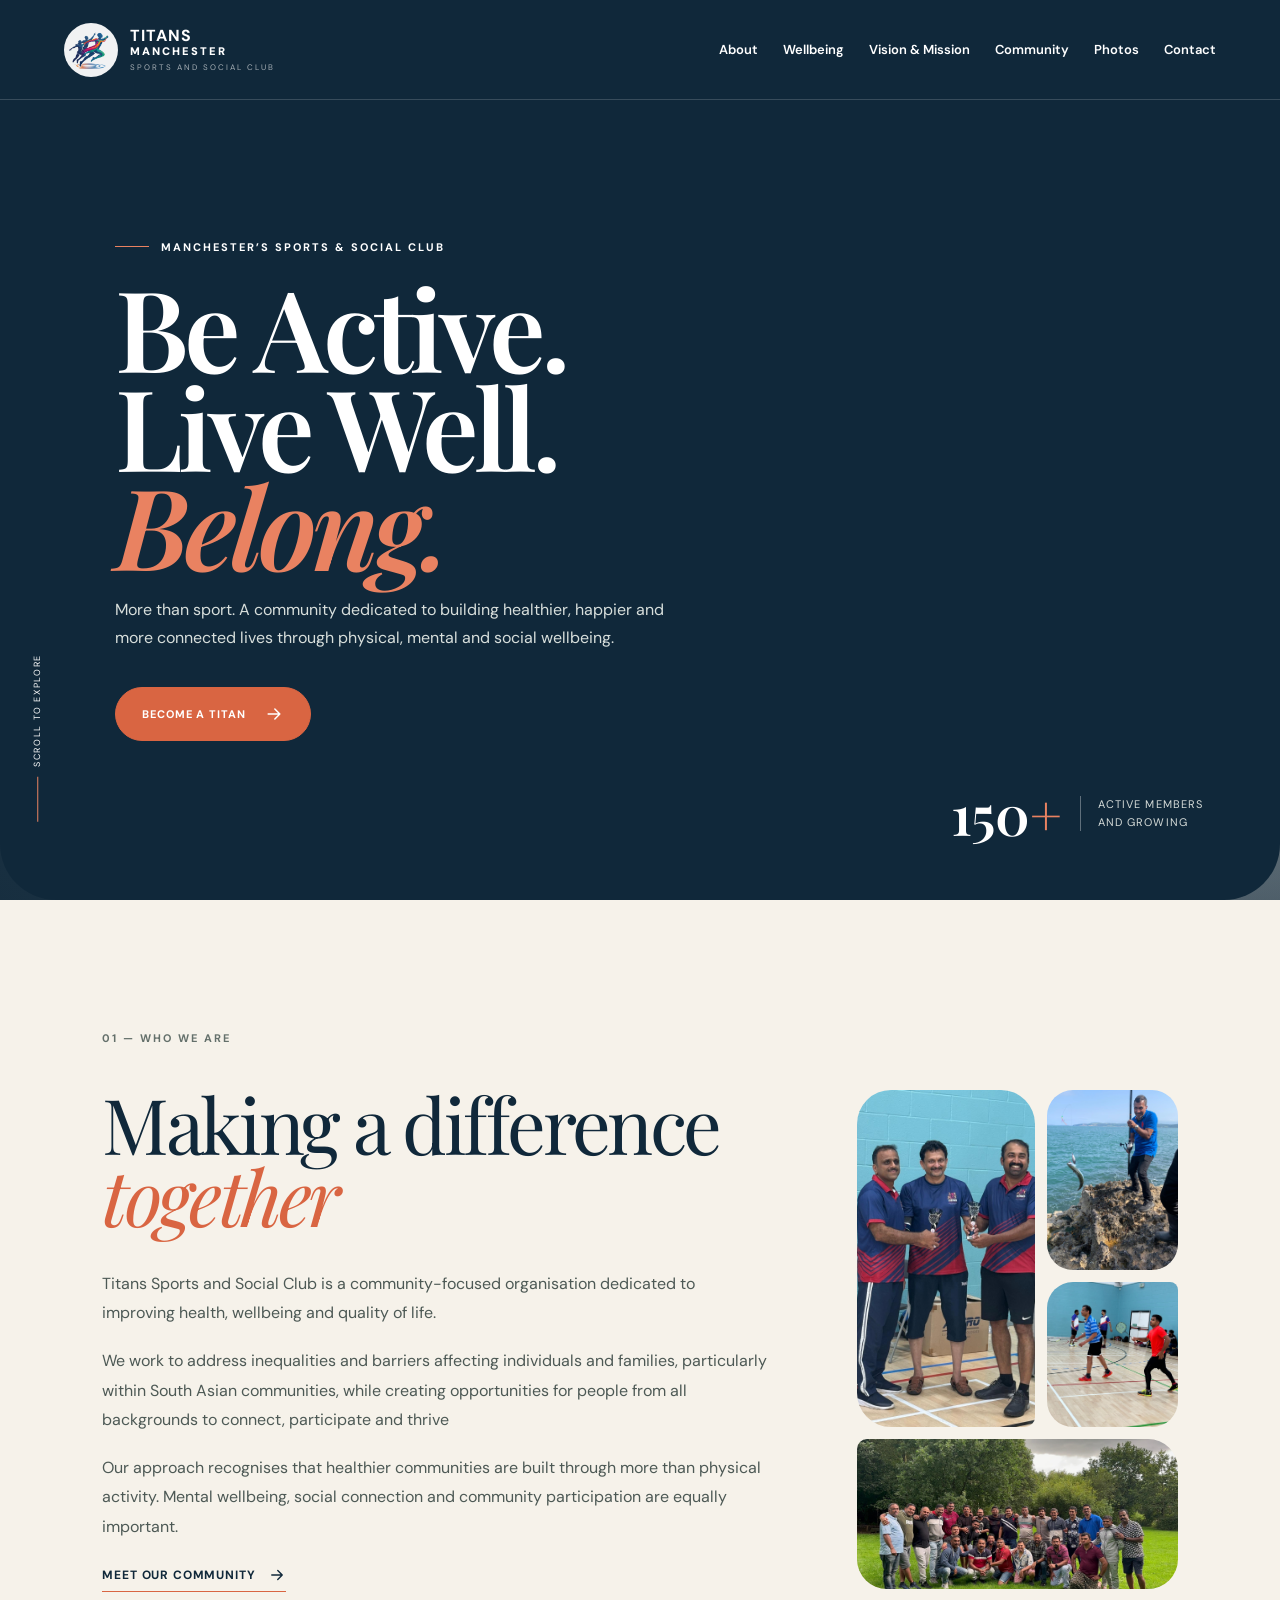
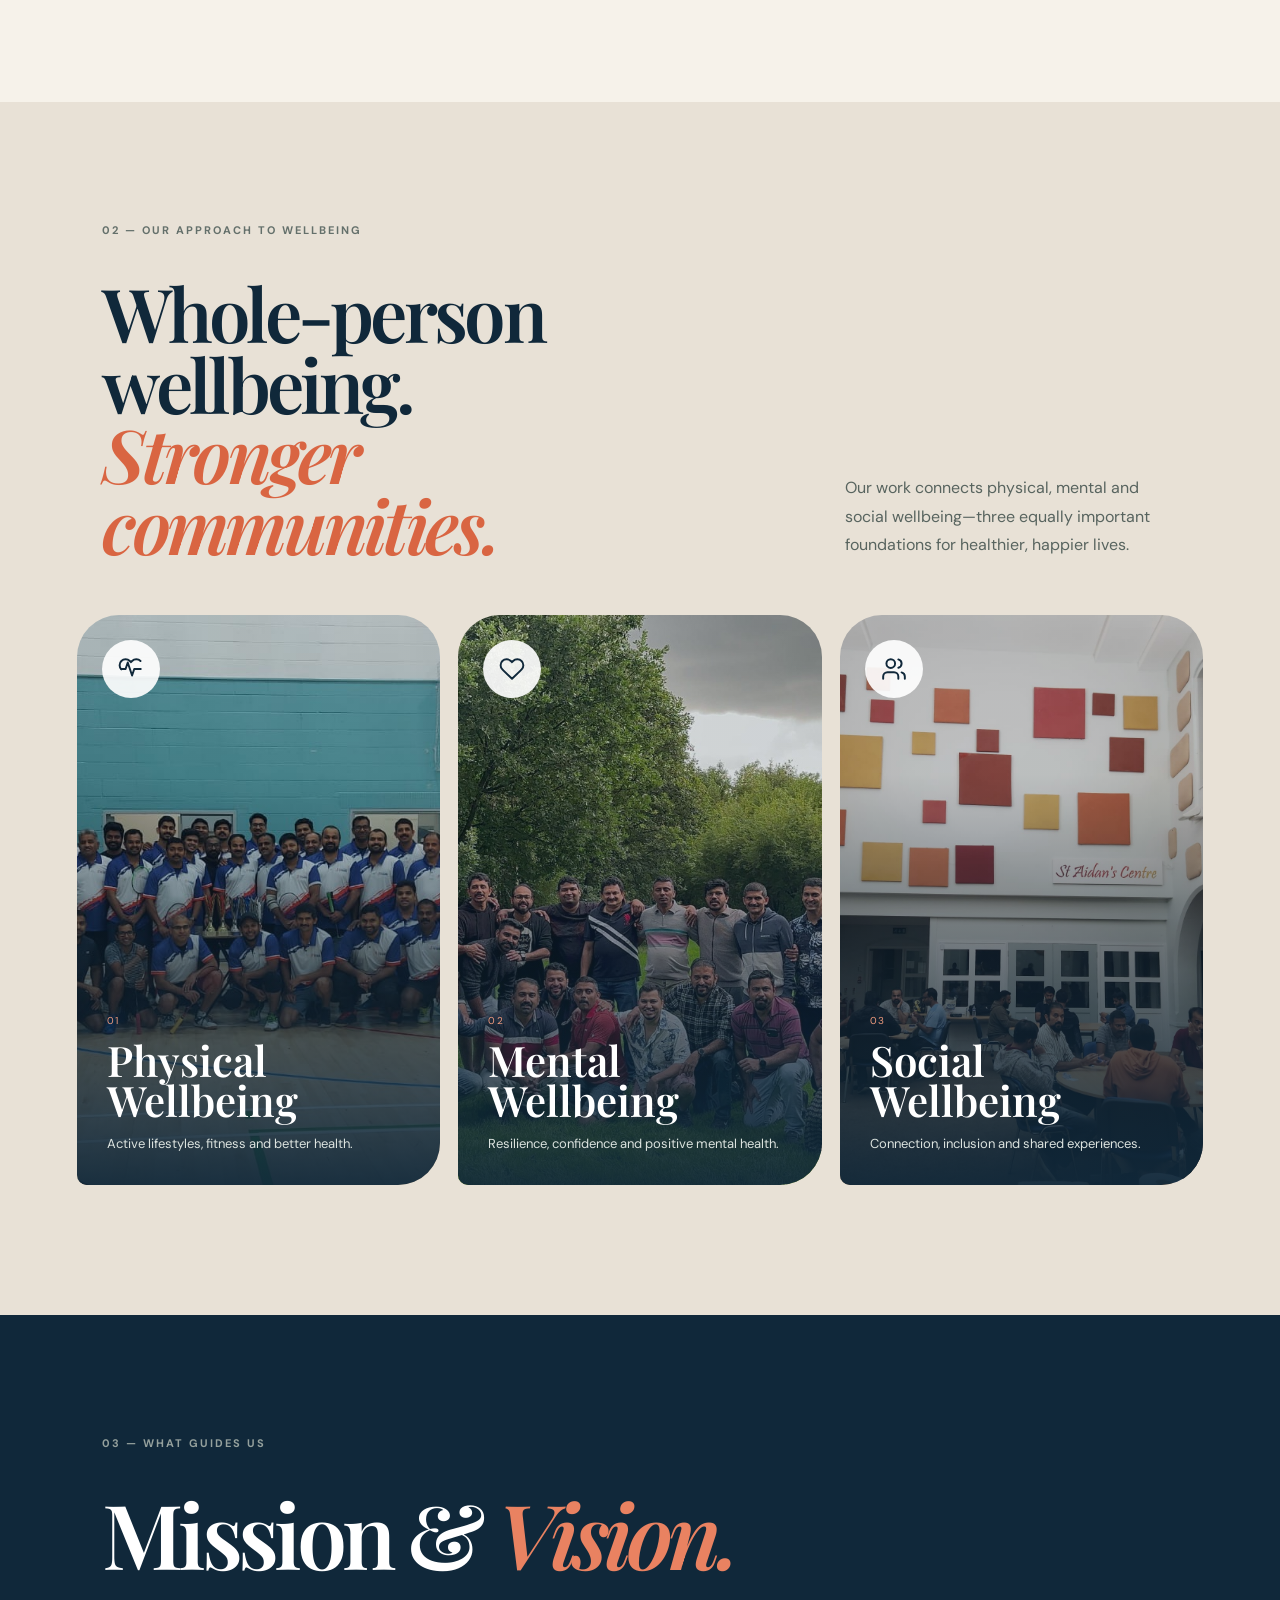
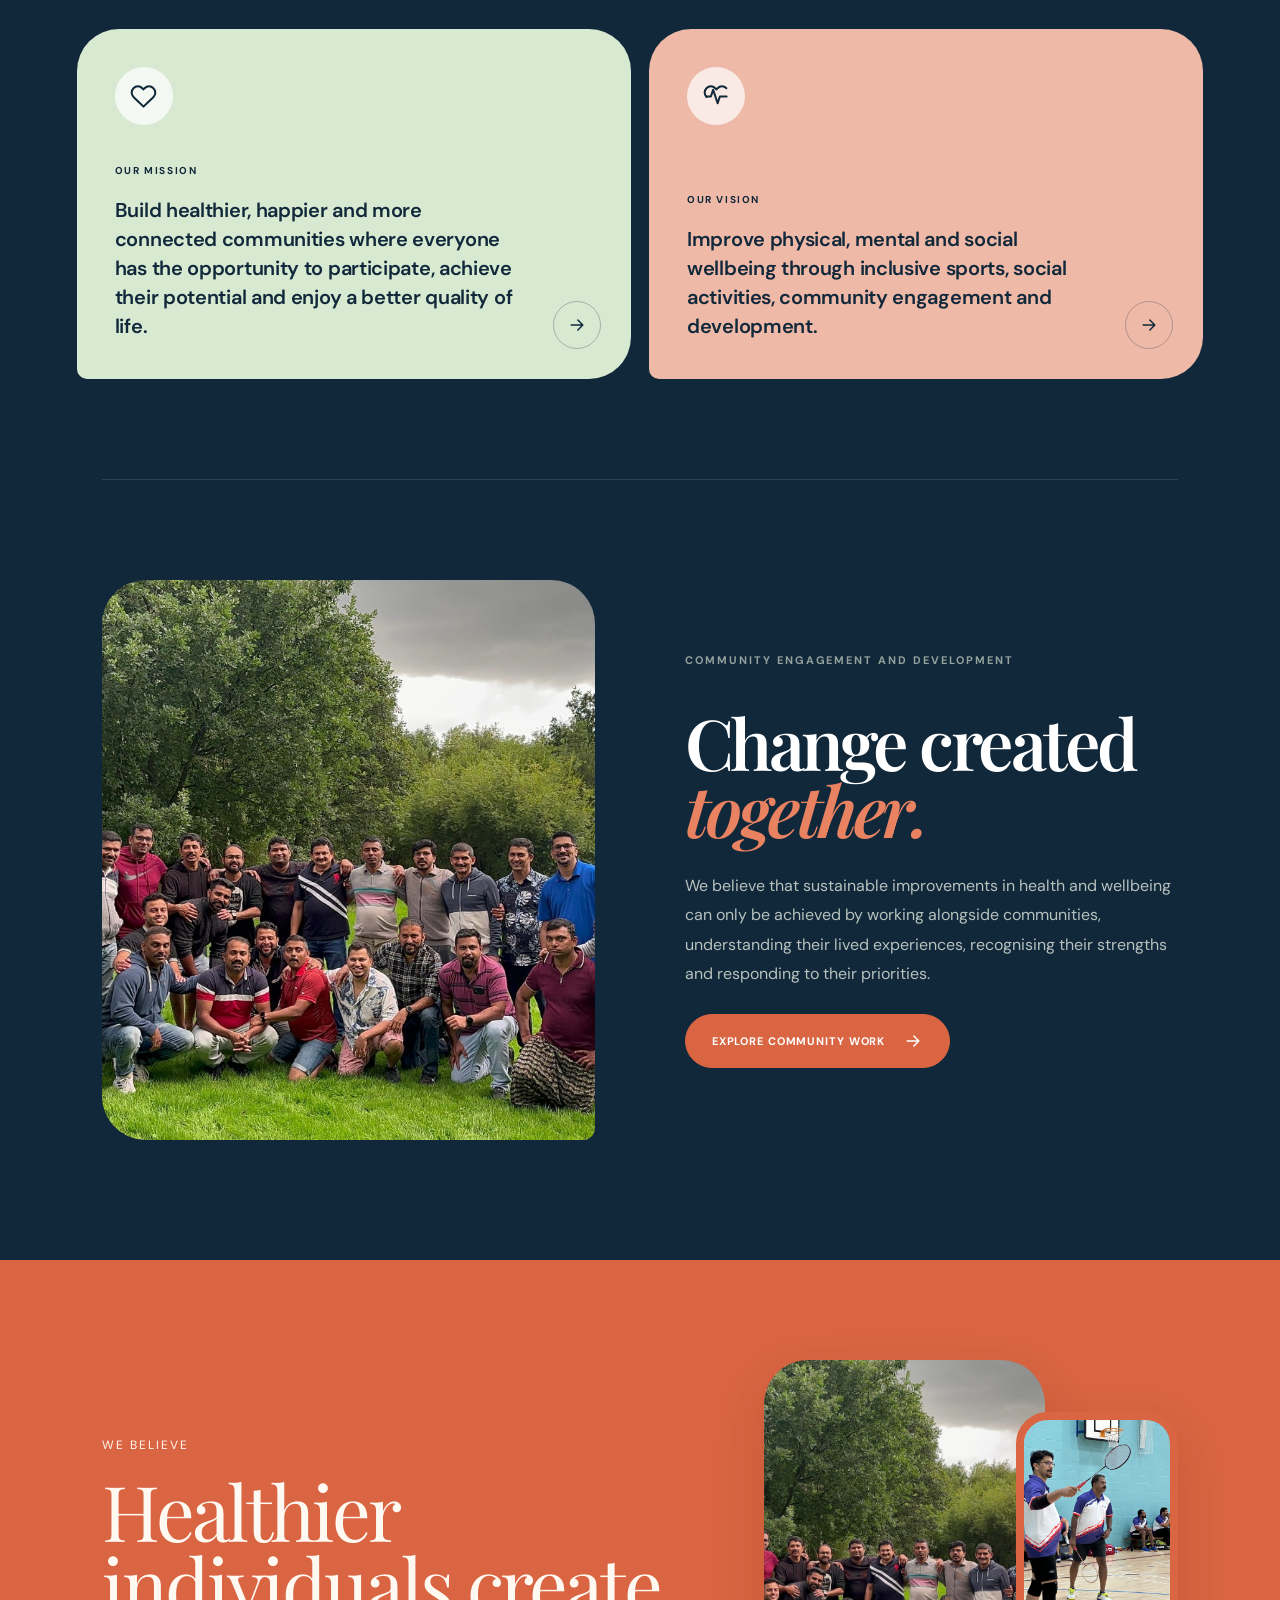
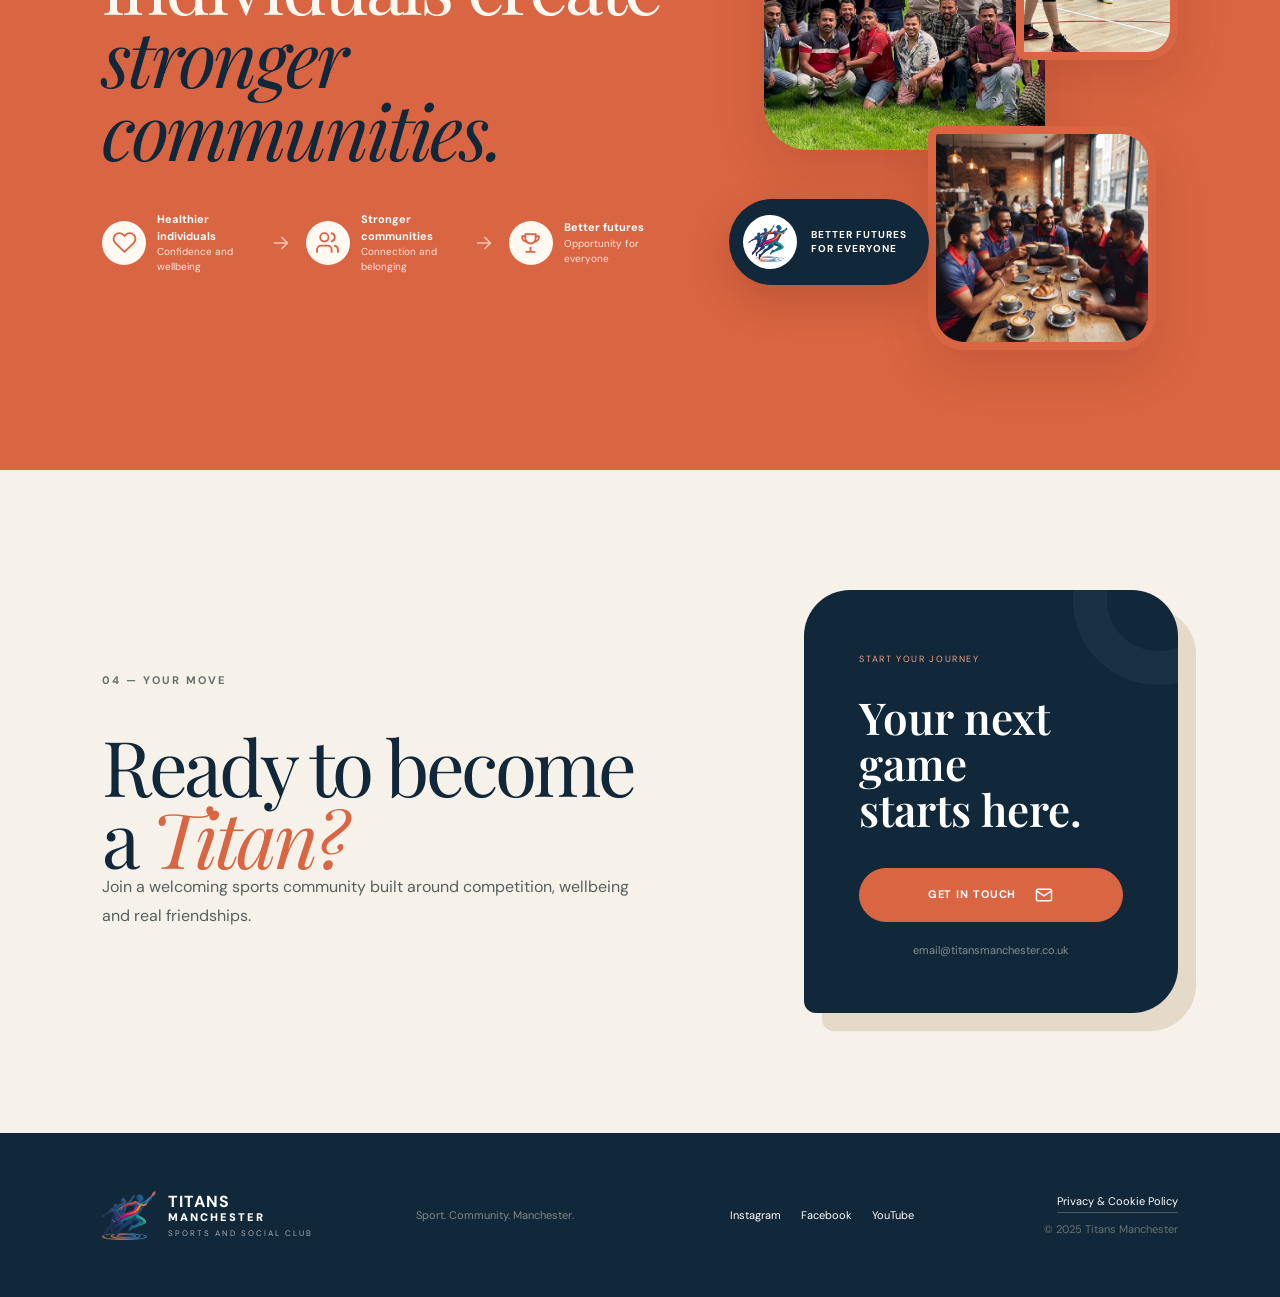
==== commit 3bcd4f9d: "fied typos" ====
--- a/index.html
+++ b/index.html
@@ -10,13 +10,13 @@
     <link rel="icon" href="/favicon.png">
     <meta property="og:title" content="Titans Manchester Sports and Social Club">
     <meta property="og:description" content="Titans Sports and Social Club is a community-focused organisation dedicated to improving health, wellbeing and quality of life through sport and social activities. We provide a welcoming environment for people of all ages and abilities to come together, connect, and enjoy a range of activities that promote physical and mental wellbeing.">
-    <script type="module" crossorigin src="/assets/index-BCGXaO-s.js"></script>
+    <script type="module" crossorigin src="/assets/index-BIihiAT4.js"></script>
     <link rel="stylesheet" crossorigin href="/assets/index-mSI3lLwy.css">
     <link rel="canonical" href="https://titansmanchester.co.uk/">
   </head>
   <body>
     
-    <div id="root"><link rel="preload" as="image" href="/titans-logo.png"/><link rel="preload" as="image" href="/prizes.jpeg"/><link rel="preload" as="image" href="/fishing.jpeg"/><link rel="preload" as="image" href="/players2.jpeg"/><link rel="preload" as="image" href="/community-running.jpg"/><link rel="preload" as="image" href="/group-badminton.jpeg"/><link rel="preload" as="image" href="/SocialWellbeing.jpeg"/><link rel="preload" as="image" href="/community-badminton.jpg"/><link rel="preload" as="image" href="/cafe-titan.jpg"/><main><nav class="nav "><a class="brand" href="#top" aria-label="Titans Manchester home"><img src="/titans-logo.png" alt=""/><span class="brand-name">TITANS<strong>MANCHESTER</strong><small>Sports and Social Club</small></span></a><div class="nav-links "><a href="/about">About</a><a href="/wellbeing">Wellbeing</a><a href="/vision">Vision &amp; Mission</a><a href="/community">Community</a><a href="/gallery">Photos</a><a href="/contact">Contact</a></div><button class="menu" aria-label="Toggle navigation"><svg width="25" height="25" viewBox="0 0 24 24" fill="none" stroke="currentColor" stroke-width="1.8" stroke-linecap="round" stroke-linejoin="round" aria-hidden="true"><path d="M4 7h16M4 12h16M4 17h16"></path></svg></button></nav><section class="hero" id="top"><video class="hero-video" autoPlay="" muted="" loop="" playsInline="" preload="metadata"><source src="/titans-hero.mp4" type="video/mp4"/></video><div class="hero-shade"></div><div class="hero-copy"><p class="eyebrow" data-reveal="true"><span></span> Manchester’s multisport community</p><h1 data-reveal="true">Be Active.<br/>Live Well.<br/><em>Belong.</em></h1><p class="hero-text" data-reveal="true">More than sport. A community dedicated to building healthier, happier and more connected lives through physical, mental and social wellbeing.</p><div class="hero-actions" data-reveal="true"><a href="#join" class="button primary">Become a Titan <svg width="20" height="20" viewBox="0 0 24 24" fill="none" stroke="currentColor" stroke-width="1.8" stroke-linecap="round" stroke-linejoin="round" aria-hidden="true"><path d="M5 12h14M13 6l6 6-6 6"></path></svg></a></div></div><div class="hero-stat"><strong>150<span>+</span></strong><p>Active members<br/>and growing</p></div><div class="scroll-cue"><span></span> Scroll to explore</div></section><section class="intro" id="about"><div class="section-tag" data-reveal="true">01 — Who we are</div><div class="intro-grid" id="community"><div class="intro-story" data-reveal="true"><h2>Making a difference <span>together</span></h2><div class="intro-content"><p>Titans Sports and Social Club is a community-focused organisation dedicated to improving health, wellbeing and quality of life.</p><p>We work to address inequalities and barriers affecting individuals and families, particularly within South Asian communities, while creating opportunities for people from all backgrounds to connect, participate and thrive</p><p>Our approach recognises that healthier communities are built through more than physical activity. Mental wellbeing, social connection and community participation are equally important.</p><a class="text-link" href="/about">Meet our community <svg width="18" height="18" viewBox="0 0 24 24" fill="none" stroke="currentColor" stroke-width="1.8" stroke-linecap="round" stroke-linejoin="round" aria-hidden="true"><path d="M5 12h14M13 6l6 6-6 6"></path></svg></a></div></div><div class="community-gallery" data-reveal="true"><img src="/prizes.jpeg" alt="A group warming up and stretching together"/><img src="/fishing.jpeg" alt="Men  fishing together"/><img src="/players2.jpeg" alt="Players enjoying a badminton session together"/><img src="/community-running.jpg" alt="A group of men running in a park"/></div></div></section><section class="home-wellbeing"><div class="home-wellbeing-heading" data-reveal="true"><div><div class="section-tag">02 — Our approach to wellbeing</div><h2>Whole-person wellbeing.<br/><span>Stronger communities.</span></h2></div><p>Our work connects physical, mental and social wellbeing—three equally important foundations for healthier, happier lives.</p></div><div class="home-pillar-grid"><a class="home-pillar-card" href="/wellbeing" data-reveal="true"><img src="/group-badminton.jpeg" alt="Fit Indian men running together outdoors"/><div class="home-pillar-shade"></div><div class="pillar-icon"><svg width="26" height="26" viewBox="0 0 24 24" fill="none" stroke="currentColor" stroke-width="1.8" stroke-linecap="round" stroke-linejoin="round" aria-hidden="true"><path d="M3 12h4l2-6 4 12 2-6h6"></path><path d="M20.8 4.6a5.5 5.5 0 0 0-7.8 0L12 5.7l-1.1-1.1a5.5 5.5 0 0 0-7.8 7.8"></path></svg></div><div><span>01</span><h3>Physical<br/>Wellbeing</h3><p>Active lifestyles, fitness and better health.</p></div></a><a class="home-pillar-card" href="/wellbeing" data-reveal="true"><img src="/community-running.jpg" alt="mindfulness"/><div class="home-pillar-shade"></div><div class="pillar-icon"><svg width="26" height="26" viewBox="0 0 24 24" fill="none" stroke="currentColor" stroke-width="1.8" stroke-linecap="round" stroke-linejoin="round" aria-hidden="true"><path d="M20.8 4.6a5.5 5.5 0 0 0-7.8 0L12 5.7l-1.1-1.1a5.5 5.5 0 0 0-7.8 7.8l1.1 1.1L12 21l7.8-7.5 1.1-1.1a5.5 5.5 0 0 0-.1-7.8Z"></path></svg></div><div><span>02</span><h3>Mental<br/>Wellbeing</h3><p>Resilience, confidence and positive mental health.</p></div></a><a class="home-pillar-card" href="/wellbeing" data-reveal="true"><img src="/SocialWellbeing.jpeg" alt="Happy friends connecting over coffee"/><div class="home-pillar-shade"></div><div class="pillar-icon"><svg width="26" height="26" viewBox="0 0 24 24" fill="none" stroke="currentColor" stroke-width="1.8" stroke-linecap="round" stroke-linejoin="round" aria-hidden="true"><path d="M16 21v-2a4 4 0 0 0-4-4H6a4 4 0 0 0-4 4v2"></path><circle cx="9" cy="7" r="4"></circle><path d="M22 21v-2a4 4 0 0 0-3-3.87M16 3.13a4 4 0 0 1 0 7.75"></path></svg></div><div><span>03</span><h3>Social<br/>Wellbeing</h3><p>Connection, inclusion and shared experiences.</p></div></a></div></section><section class="home-purpose-section" id="activities"><div class="home-purpose-heading" data-reveal="true"><div class="section-tag light">03 — What guides us</div><h2>Mission &amp; <span>Vision.</span></h2></div><div class="home-purpose-grid"><a class="home-purpose-card mission" href="/vision" data-reveal="true"><div class="pillar-icon"><svg width="27" height="27" viewBox="0 0 24 24" fill="none" stroke="currentColor" stroke-width="1.8" stroke-linecap="round" stroke-linejoin="round" aria-hidden="true"><path d="M20.8 4.6a5.5 5.5 0 0 0-7.8 0L12 5.7l-1.1-1.1a5.5 5.5 0 0 0-7.8 7.8l1.1 1.1L12 21l7.8-7.5 1.1-1.1a5.5 5.5 0 0 0-.1-7.8Z"></path></svg></div><span>Our Mission</span><h4>Build healthier, happier and more connected communities where everyone has the opportunity to participate, achieve their potential and enjoy a better quality of life.</h4><div class="purpose-arrow"><svg width="20" height="20" viewBox="0 0 24 24" fill="none" stroke="currentColor" stroke-width="1.8" stroke-linecap="round" stroke-linejoin="round" aria-hidden="true"><path d="M5 12h14M13 6l6 6-6 6"></path></svg></div></a><a class="home-purpose-card vision" href="/vision" data-reveal="true"><div class="pillar-icon"><svg width="27" height="27" viewBox="0 0 24 24" fill="none" stroke="currentColor" stroke-width="1.8" stroke-linecap="round" stroke-linejoin="round" aria-hidden="true"><path d="M3 12h4l2-6 4 12 2-6h6"></path><path d="M20.8 4.6a5.5 5.5 0 0 0-7.8 0L12 5.7l-1.1-1.1a5.5 5.5 0 0 0-7.8 7.8"></path></svg></div><span>Our Vision</span><h4>Improve physical, mental and social wellbeing through inclusive sports, social activities, community engagement and development.</h4><div class="purpose-arrow"><svg width="20" height="20" viewBox="0 0 24 24" fill="none" stroke="currentColor" stroke-width="1.8" stroke-linecap="round" stroke-linejoin="round" aria-hidden="true"><path d="M5 12h14M13 6l6 6-6 6"></path></svg></div></a></div><div class="home-community-block"><div class="home-community-image" data-reveal="true"><img src="/community-running.jpg" alt="Community members running together through a park"/></div><div class="home-community-copy" data-reveal="true"><div class="section-tag light">Community Engagement and Development</div><h2>Change created <span>together.</span></h2><p>We believe that sustainable improvements in health and wellbeing can only be achieved by working alongside communities, understanding their lived experiences, recognising their strengths and responding to their priorities.</p><a class="button primary" href="/community">Explore community work <svg width="20" height="20" viewBox="0 0 24 24" fill="none" stroke="currentColor" stroke-width="1.8" stroke-linecap="round" stroke-linejoin="round" aria-hidden="true"><path d="M5 12h14M13 6l6 6-6 6"></path></svg></a></div></div></section><section class="manifesto"><div class="manifesto-inner"><div class="manifesto-copy" data-reveal="true"><p>We Believe</p><h2 class="belief-headline">Healthier individuals create <span>stronger communities.</span></h2><div class="belief-flow"><div><i><svg width="25" height="25" viewBox="0 0 24 24" fill="none" stroke="currentColor" stroke-width="1.8" stroke-linecap="round" stroke-linejoin="round" aria-hidden="true"><path d="M20.8 4.6a5.5 5.5 0 0 0-7.8 0L12 5.7l-1.1-1.1a5.5 5.5 0 0 0-7.8 7.8l1.1 1.1L12 21l7.8-7.5 1.1-1.1a5.5 5.5 0 0 0-.1-7.8Z"></path></svg></i><span><b>Healthier individuals</b>Confidence and wellbeing</span></div><svg width="22" height="22" viewBox="0 0 24 24" fill="none" stroke="currentColor" stroke-width="1.8" stroke-linecap="round" stroke-linejoin="round" aria-hidden="true"><path d="M5 12h14M13 6l6 6-6 6"></path></svg><div><i><svg width="25" height="25" viewBox="0 0 24 24" fill="none" stroke="currentColor" stroke-width="1.8" stroke-linecap="round" stroke-linejoin="round" aria-hidden="true"><path d="M16 21v-2a4 4 0 0 0-4-4H6a4 4 0 0 0-4 4v2"></path><circle cx="9" cy="7" r="4"></circle><path d="M22 21v-2a4 4 0 0 0-3-3.87M16 3.13a4 4 0 0 1 0 7.75"></path></svg></i><span><b>Stronger communities</b>Connection and belonging</span></div><svg width="22" height="22" viewBox="0 0 24 24" fill="none" stroke="currentColor" stroke-width="1.8" stroke-linecap="round" stroke-linejoin="round" aria-hidden="true"><path d="M5 12h14M13 6l6 6-6 6"></path></svg><div><i><svg width="25" height="25" viewBox="0 0 24 24" fill="none" stroke="currentColor" stroke-width="1.8" stroke-linecap="round" stroke-linejoin="round" aria-hidden="true"><path d="M8 21h8M12 17v4M7 4h10v4a5 5 0 0 1-10 0V4Z"></path><path d="M7 6H4v1a4 4 0 0 0 4 4M17 6h3v1a4 4 0 0 1-4 4"></path></svg></i><span><b>Better futures</b>Opportunity for everyone</span></div></div></div><div class="manifesto-image" data-reveal="true"><div class="manifesto-collage"><img src="/community-running.jpg" alt="A healthy and connected community running together"/><img src="/community-badminton.jpg" alt="Members playing badminton together"/><img src="/cafe-titan.jpg" alt="Friends sharing a happy social moment"/></div><div class="manifesto-badge"><img src="/titans-logo.png" alt=""/><span>Better futures<br/>for everyone</span></div></div></div></section><section class="join" id="join"><div class="join-copy" data-reveal="true"><div class="section-tag">04 — Your move</div><h2>Ready to become<br/>a <span>Titan?</span></h2><p>Join a welcoming sports community built around competition, wellbeing and real friendships.</p></div><div class="join-card" data-reveal="true"><span class="join-label">Start your journey</span><h3>Your next game<br/>starts here.</h3><a href="mailto:email@titansmanchester.co.uk" class="button primary">Get in touch <svg width="20" height="20" viewBox="0 0 24 24" fill="none" stroke="currentColor" stroke-width="1.8" stroke-linecap="round" stroke-linejoin="round" aria-hidden="true"><rect x="3" y="5" width="18" height="14" rx="2"></rect><path d="m3 7 9 6 9-6"></path></svg></a><p>email@titansmanchester.co.uk</p></div></section><footer id="contact"><a class="brand" href="#top"><img src="/titans-logo.png" alt=""/><span class="brand-name">TITANS<strong>MANCHESTER</strong><small>Sports and Social Club</small></span></a><p>Sport. Community. Manchester.</p><div><a href="#">Instagram</a><a href="#">Facebook</a><a href="#">YouTube</a></div><div class="footer-legal"><a href="#/privacy">Privacy &amp; Cookie Policy</a><span>© 2025 Titans Manchester</span></div></footer></main></div>
+    <div id="root"><link rel="preload" as="image" href="/titans-logo.png"/><link rel="preload" as="image" href="/prizes.jpeg"/><link rel="preload" as="image" href="/fishing.jpeg"/><link rel="preload" as="image" href="/players2.jpeg"/><link rel="preload" as="image" href="/community-running.jpg"/><link rel="preload" as="image" href="/group-badminton.jpeg"/><link rel="preload" as="image" href="/SocialWellbeing.jpeg"/><link rel="preload" as="image" href="/community-badminton.jpg"/><link rel="preload" as="image" href="/cafe-titan.jpg"/><main><nav class="nav "><a class="brand" href="#top" aria-label="Titans Manchester home"><img src="/titans-logo.png" alt=""/><span class="brand-name">TITANS<strong>MANCHESTER</strong><small>Sports and Social Club</small></span></a><div class="nav-links "><a href="/about">About</a><a href="/wellbeing">Wellbeing</a><a href="/vision">Vision &amp; Mission</a><a href="/community">Community</a><a href="/gallery">Photos</a><a href="/contact">Contact</a></div><button class="menu" aria-label="Toggle navigation"><svg width="25" height="25" viewBox="0 0 24 24" fill="none" stroke="currentColor" stroke-width="1.8" stroke-linecap="round" stroke-linejoin="round" aria-hidden="true"><path d="M4 7h16M4 12h16M4 17h16"></path></svg></button></nav><section class="hero" id="top"><video class="hero-video" autoPlay="" muted="" loop="" playsInline="" preload="metadata"><source src="/titans-hero.mp4" type="video/mp4"/></video><div class="hero-shade"></div><div class="hero-copy"><p class="eyebrow" data-reveal="true"><span></span> Manchester’s sports &amp; social club</p><h1 data-reveal="true">Be Active.<br/>Live Well.<br/><em>Belong.</em></h1><p class="hero-text" data-reveal="true">More than sport. A community dedicated to building healthier, happier and more connected lives through physical, mental and social wellbeing.</p><div class="hero-actions" data-reveal="true"><a href="#join" class="button primary">Become a Titan <svg width="20" height="20" viewBox="0 0 24 24" fill="none" stroke="currentColor" stroke-width="1.8" stroke-linecap="round" stroke-linejoin="round" aria-hidden="true"><path d="M5 12h14M13 6l6 6-6 6"></path></svg></a></div></div><div class="hero-stat"><strong>150<span>+</span></strong><p>Active members<br/>and growing</p></div><div class="scroll-cue"><span></span> Scroll to explore</div></section><section class="intro" id="about"><div class="section-tag" data-reveal="true">01 — Who we are</div><div class="intro-grid" id="community"><div class="intro-story" data-reveal="true"><h2>Making a difference <span>together</span></h2><div class="intro-content"><p>Titans Sports and Social Club is a community-focused organisation dedicated to improving health, wellbeing and quality of life.</p><p>We work to address inequalities and barriers affecting individuals and families, particularly within South Asian communities, while creating opportunities for people from all backgrounds to connect, participate and thrive</p><p>Our approach recognises that healthier communities are built through more than physical activity. Mental wellbeing, social connection and community participation are equally important.</p><a class="text-link" href="/about">Meet our community <svg width="18" height="18" viewBox="0 0 24 24" fill="none" stroke="currentColor" stroke-width="1.8" stroke-linecap="round" stroke-linejoin="round" aria-hidden="true"><path d="M5 12h14M13 6l6 6-6 6"></path></svg></a></div></div><div class="community-gallery" data-reveal="true"><img src="/prizes.jpeg" alt="A group warming up and stretching together"/><img src="/fishing.jpeg" alt="Men  fishing together"/><img src="/players2.jpeg" alt="Players enjoying a badminton session together"/><img src="/community-running.jpg" alt="A group of men running in a park"/></div></div></section><section class="home-wellbeing"><div class="home-wellbeing-heading" data-reveal="true"><div><div class="section-tag">02 — Our approach to wellbeing</div><h2>Whole-person wellbeing.<br/><span>Stronger communities.</span></h2></div><p>Our work connects physical, mental and social wellbeing—three equally important foundations for healthier, happier lives.</p></div><div class="home-pillar-grid"><a class="home-pillar-card" href="/wellbeing" data-reveal="true"><img src="/group-badminton.jpeg" alt="Fit Indian men running together outdoors"/><div class="home-pillar-shade"></div><div class="pillar-icon"><svg width="26" height="26" viewBox="0 0 24 24" fill="none" stroke="currentColor" stroke-width="1.8" stroke-linecap="round" stroke-linejoin="round" aria-hidden="true"><path d="M3 12h4l2-6 4 12 2-6h6"></path><path d="M20.8 4.6a5.5 5.5 0 0 0-7.8 0L12 5.7l-1.1-1.1a5.5 5.5 0 0 0-7.8 7.8"></path></svg></div><div><span>01</span><h3>Physical<br/>Wellbeing</h3><p>Active lifestyles, fitness and better health.</p></div></a><a class="home-pillar-card" href="/wellbeing" data-reveal="true"><img src="/community-running.jpg" alt="mindfulness"/><div class="home-pillar-shade"></div><div class="pillar-icon"><svg width="26" height="26" viewBox="0 0 24 24" fill="none" stroke="currentColor" stroke-width="1.8" stroke-linecap="round" stroke-linejoin="round" aria-hidden="true"><path d="M20.8 4.6a5.5 5.5 0 0 0-7.8 0L12 5.7l-1.1-1.1a5.5 5.5 0 0 0-7.8 7.8l1.1 1.1L12 21l7.8-7.5 1.1-1.1a5.5 5.5 0 0 0-.1-7.8Z"></path></svg></div><div><span>02</span><h3>Mental<br/>Wellbeing</h3><p>Resilience, confidence and positive mental health.</p></div></a><a class="home-pillar-card" href="/wellbeing" data-reveal="true"><img src="/SocialWellbeing.jpeg" alt="Happy friends connecting over coffee"/><div class="home-pillar-shade"></div><div class="pillar-icon"><svg width="26" height="26" viewBox="0 0 24 24" fill="none" stroke="currentColor" stroke-width="1.8" stroke-linecap="round" stroke-linejoin="round" aria-hidden="true"><path d="M16 21v-2a4 4 0 0 0-4-4H6a4 4 0 0 0-4 4v2"></path><circle cx="9" cy="7" r="4"></circle><path d="M22 21v-2a4 4 0 0 0-3-3.87M16 3.13a4 4 0 0 1 0 7.75"></path></svg></div><div><span>03</span><h3>Social<br/>Wellbeing</h3><p>Connection, inclusion and shared experiences.</p></div></a></div></section><section class="home-purpose-section" id="activities"><div class="home-purpose-heading" data-reveal="true"><div class="section-tag light">03 — What guides us</div><h2>Mission &amp; <span>Vision.</span></h2></div><div class="home-purpose-grid"><a class="home-purpose-card mission" href="/vision" data-reveal="true"><div class="pillar-icon"><svg width="27" height="27" viewBox="0 0 24 24" fill="none" stroke="currentColor" stroke-width="1.8" stroke-linecap="round" stroke-linejoin="round" aria-hidden="true"><path d="M20.8 4.6a5.5 5.5 0 0 0-7.8 0L12 5.7l-1.1-1.1a5.5 5.5 0 0 0-7.8 7.8l1.1 1.1L12 21l7.8-7.5 1.1-1.1a5.5 5.5 0 0 0-.1-7.8Z"></path></svg></div><span>Our Mission</span><h4>Build healthier, happier and more connected communities where everyone has the opportunity to participate, achieve their potential and enjoy a better quality of life.</h4><div class="purpose-arrow"><svg width="20" height="20" viewBox="0 0 24 24" fill="none" stroke="currentColor" stroke-width="1.8" stroke-linecap="round" stroke-linejoin="round" aria-hidden="true"><path d="M5 12h14M13 6l6 6-6 6"></path></svg></div></a><a class="home-purpose-card vision" href="/vision" data-reveal="true"><div class="pillar-icon"><svg width="27" height="27" viewBox="0 0 24 24" fill="none" stroke="currentColor" stroke-width="1.8" stroke-linecap="round" stroke-linejoin="round" aria-hidden="true"><path d="M3 12h4l2-6 4 12 2-6h6"></path><path d="M20.8 4.6a5.5 5.5 0 0 0-7.8 0L12 5.7l-1.1-1.1a5.5 5.5 0 0 0-7.8 7.8"></path></svg></div><span>Our Vision</span><h4>Improve physical, mental and social wellbeing through inclusive sports, social activities, community engagement and development.</h4><div class="purpose-arrow"><svg width="20" height="20" viewBox="0 0 24 24" fill="none" stroke="currentColor" stroke-width="1.8" stroke-linecap="round" stroke-linejoin="round" aria-hidden="true"><path d="M5 12h14M13 6l6 6-6 6"></path></svg></div></a></div><div class="home-community-block"><div class="home-community-image" data-reveal="true"><img src="/community-running.jpg" alt="Community members running together through a park"/></div><div class="home-community-copy" data-reveal="true"><div class="section-tag light">Community Engagement and Development</div><h2>Change created <span>together.</span></h2><p>We believe that sustainable improvements in health and wellbeing can only be achieved by working alongside communities, understanding their lived experiences, recognising their strengths and responding to their priorities.</p><a class="button primary" href="/community">Explore community work <svg width="20" height="20" viewBox="0 0 24 24" fill="none" stroke="currentColor" stroke-width="1.8" stroke-linecap="round" stroke-linejoin="round" aria-hidden="true"><path d="M5 12h14M13 6l6 6-6 6"></path></svg></a></div></div></section><section class="manifesto"><div class="manifesto-inner"><div class="manifesto-copy" data-reveal="true"><p>We Believe</p><h2 class="belief-headline">Healthier individuals create <span>stronger communities.</span></h2><div class="belief-flow"><div><i><svg width="25" height="25" viewBox="0 0 24 24" fill="none" stroke="currentColor" stroke-width="1.8" stroke-linecap="round" stroke-linejoin="round" aria-hidden="true"><path d="M20.8 4.6a5.5 5.5 0 0 0-7.8 0L12 5.7l-1.1-1.1a5.5 5.5 0 0 0-7.8 7.8l1.1 1.1L12 21l7.8-7.5 1.1-1.1a5.5 5.5 0 0 0-.1-7.8Z"></path></svg></i><span><b>Healthier individuals</b>Confidence and wellbeing</span></div><svg width="22" height="22" viewBox="0 0 24 24" fill="none" stroke="currentColor" stroke-width="1.8" stroke-linecap="round" stroke-linejoin="round" aria-hidden="true"><path d="M5 12h14M13 6l6 6-6 6"></path></svg><div><i><svg width="25" height="25" viewBox="0 0 24 24" fill="none" stroke="currentColor" stroke-width="1.8" stroke-linecap="round" stroke-linejoin="round" aria-hidden="true"><path d="M16 21v-2a4 4 0 0 0-4-4H6a4 4 0 0 0-4 4v2"></path><circle cx="9" cy="7" r="4"></circle><path d="M22 21v-2a4 4 0 0 0-3-3.87M16 3.13a4 4 0 0 1 0 7.75"></path></svg></i><span><b>Stronger communities</b>Connection and belonging</span></div><svg width="22" height="22" viewBox="0 0 24 24" fill="none" stroke="currentColor" stroke-width="1.8" stroke-linecap="round" stroke-linejoin="round" aria-hidden="true"><path d="M5 12h14M13 6l6 6-6 6"></path></svg><div><i><svg width="25" height="25" viewBox="0 0 24 24" fill="none" stroke="currentColor" stroke-width="1.8" stroke-linecap="round" stroke-linejoin="round" aria-hidden="true"><path d="M8 21h8M12 17v4M7 4h10v4a5 5 0 0 1-10 0V4Z"></path><path d="M7 6H4v1a4 4 0 0 0 4 4M17 6h3v1a4 4 0 0 1-4 4"></path></svg></i><span><b>Better futures</b>Opportunity for everyone</span></div></div></div><div class="manifesto-image" data-reveal="true"><div class="manifesto-collage"><img src="/community-running.jpg" alt="A healthy and connected community running together"/><img src="/community-badminton.jpg" alt="Members playing badminton together"/><img src="/cafe-titan.jpg" alt="Friends sharing a happy social moment"/></div><div class="manifesto-badge"><img src="/titans-logo.png" alt=""/><span>Better futures<br/>for everyone</span></div></div></div></section><section class="join" id="join"><div class="join-copy" data-reveal="true"><div class="section-tag">04 — Your move</div><h2>Ready to become<br/>a <span>Titan?</span></h2><p>Join a welcoming sports community built around competition, wellbeing and real friendships.</p></div><div class="join-card" data-reveal="true"><span class="join-label">Start your journey</span><h3>Your next game<br/>starts here.</h3><a href="mailto:email@titansmanchester.co.uk" class="button primary">Get in touch <svg width="20" height="20" viewBox="0 0 24 24" fill="none" stroke="currentColor" stroke-width="1.8" stroke-linecap="round" stroke-linejoin="round" aria-hidden="true"><rect x="3" y="5" width="18" height="14" rx="2"></rect><path d="m3 7 9 6 9-6"></path></svg></a><p>email@titansmanchester.co.uk</p></div></section><footer id="contact"><a class="brand" href="#top"><img src="/titans-logo.png" alt=""/><span class="brand-name">TITANS<strong>MANCHESTER</strong><small>Sports and Social Club</small></span></a><p>Sport. Community. Manchester.</p><div><a href="#">Instagram</a><a href="#">Facebook</a><a href="#">YouTube</a></div><div class="footer-legal"><a href="#/privacy">Privacy &amp; Cookie Policy</a><span>© 2025 Titans Manchester</span></div></footer></main></div>
     
   </body>
 </html>
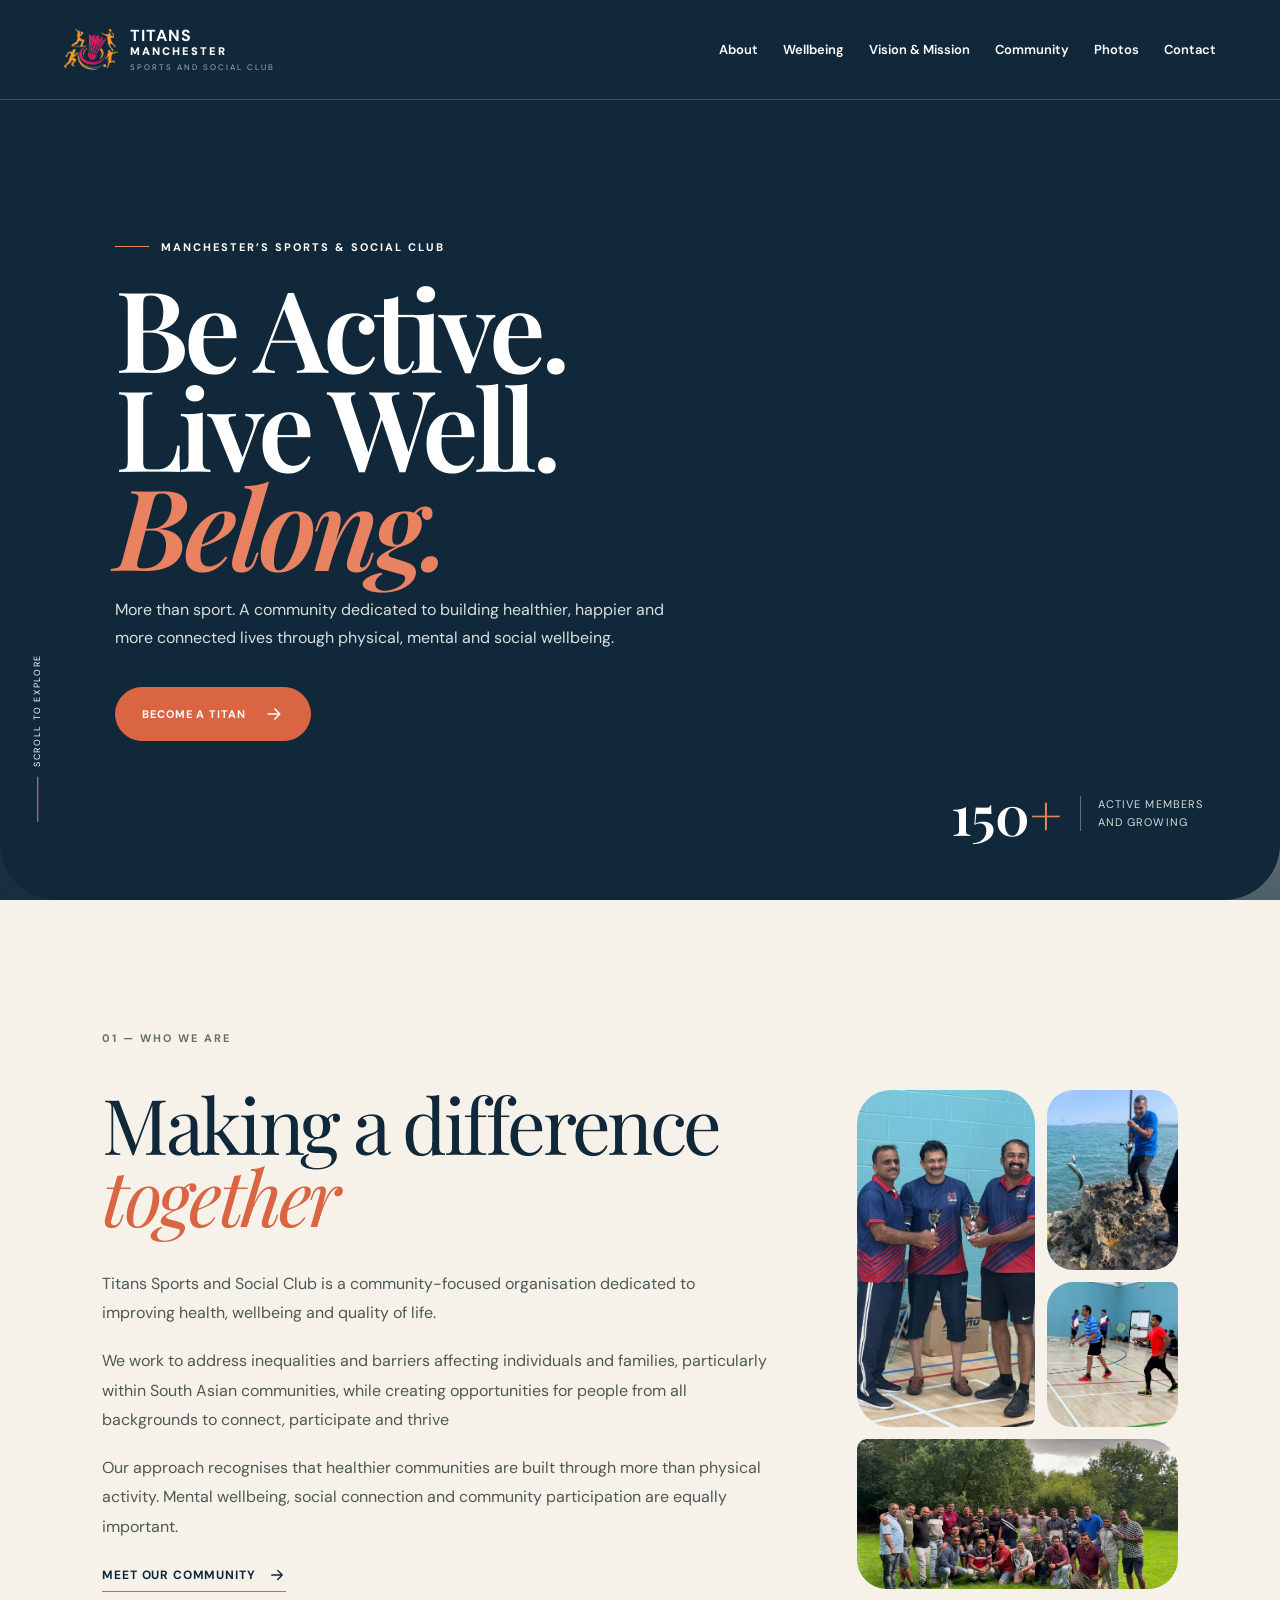
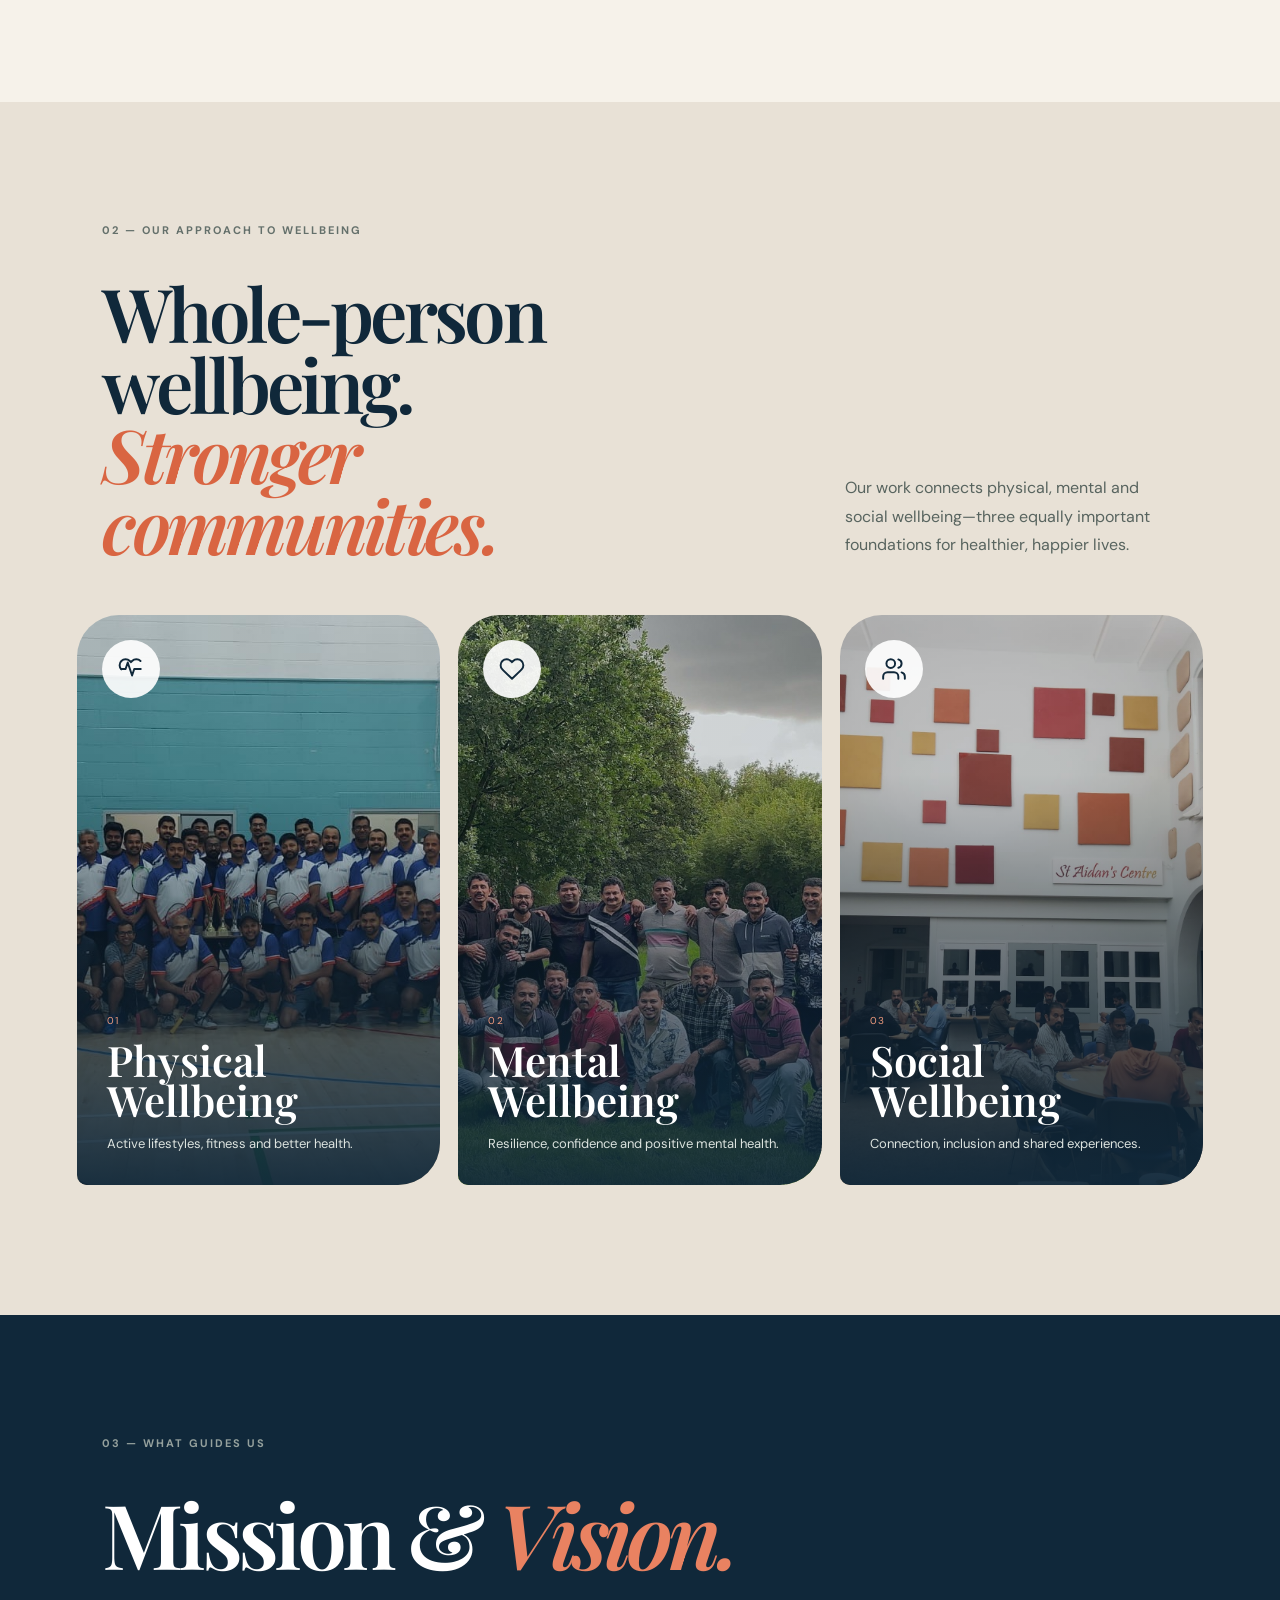
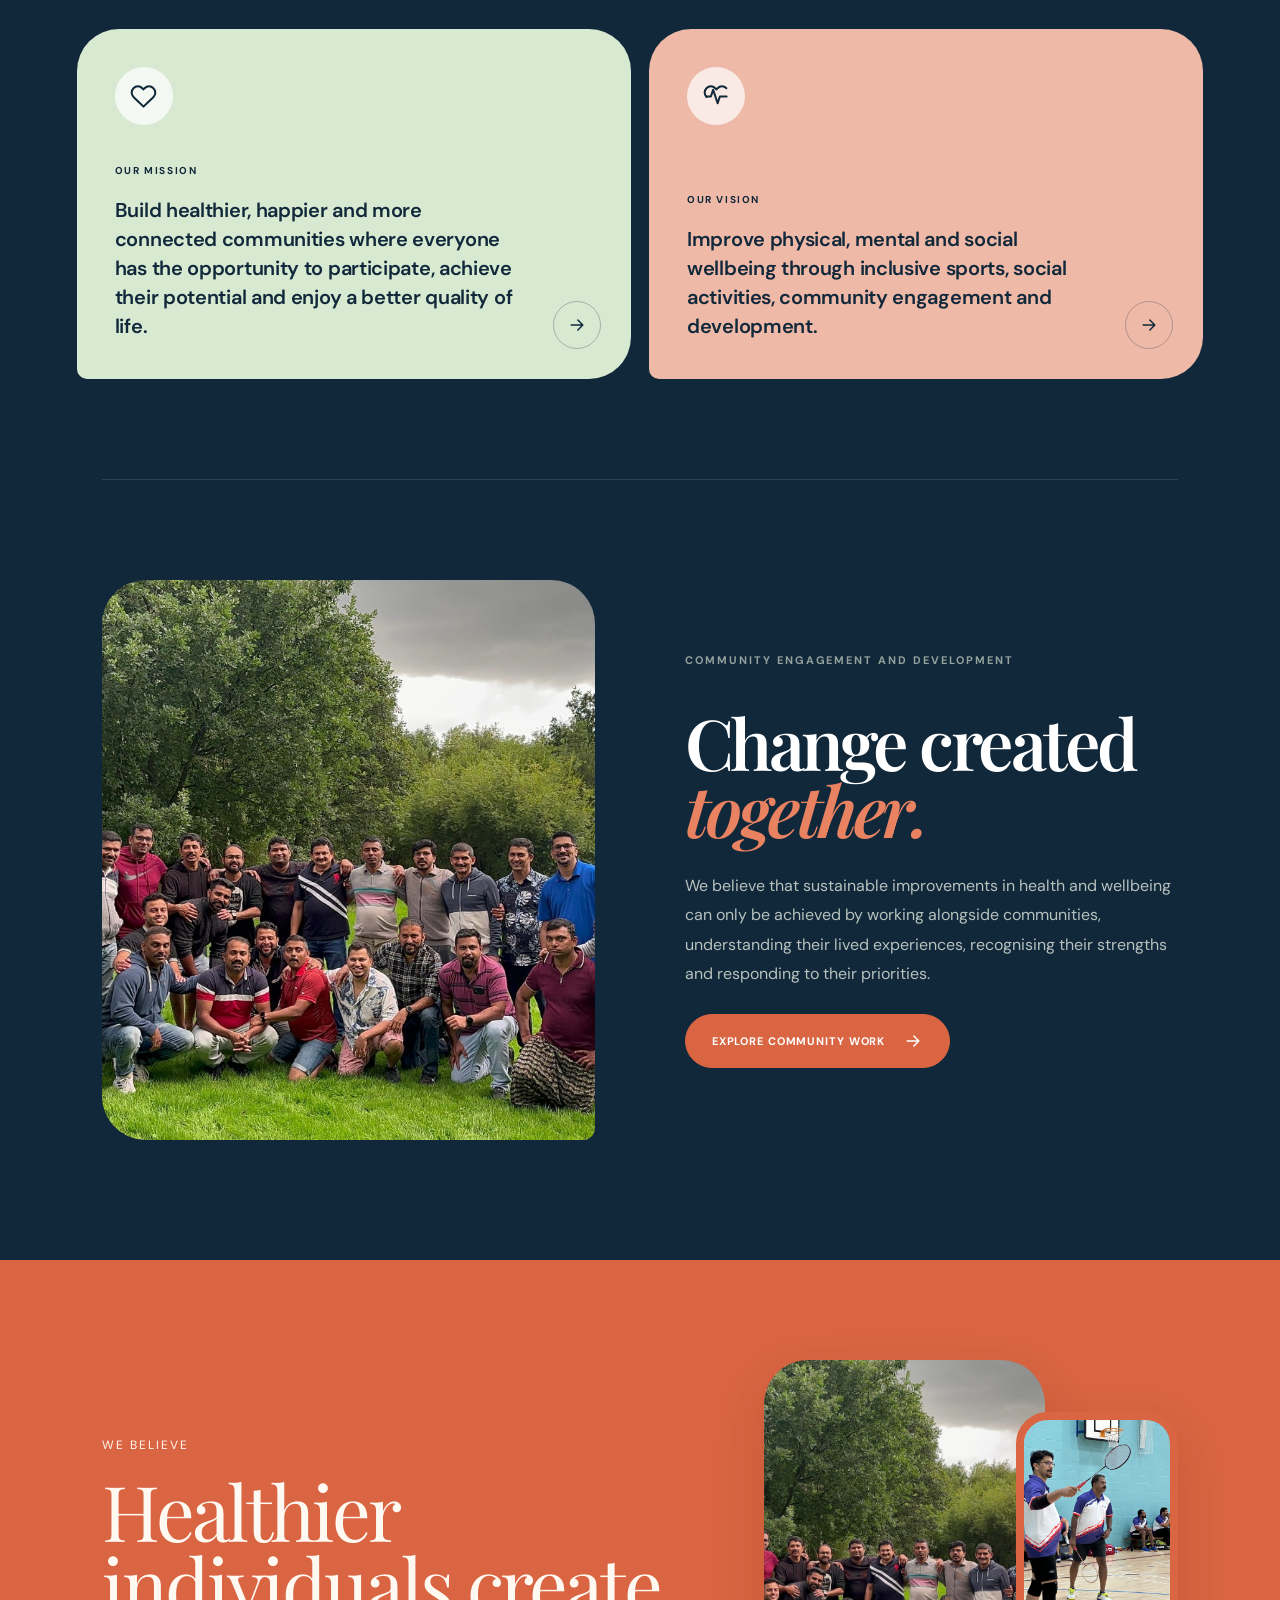
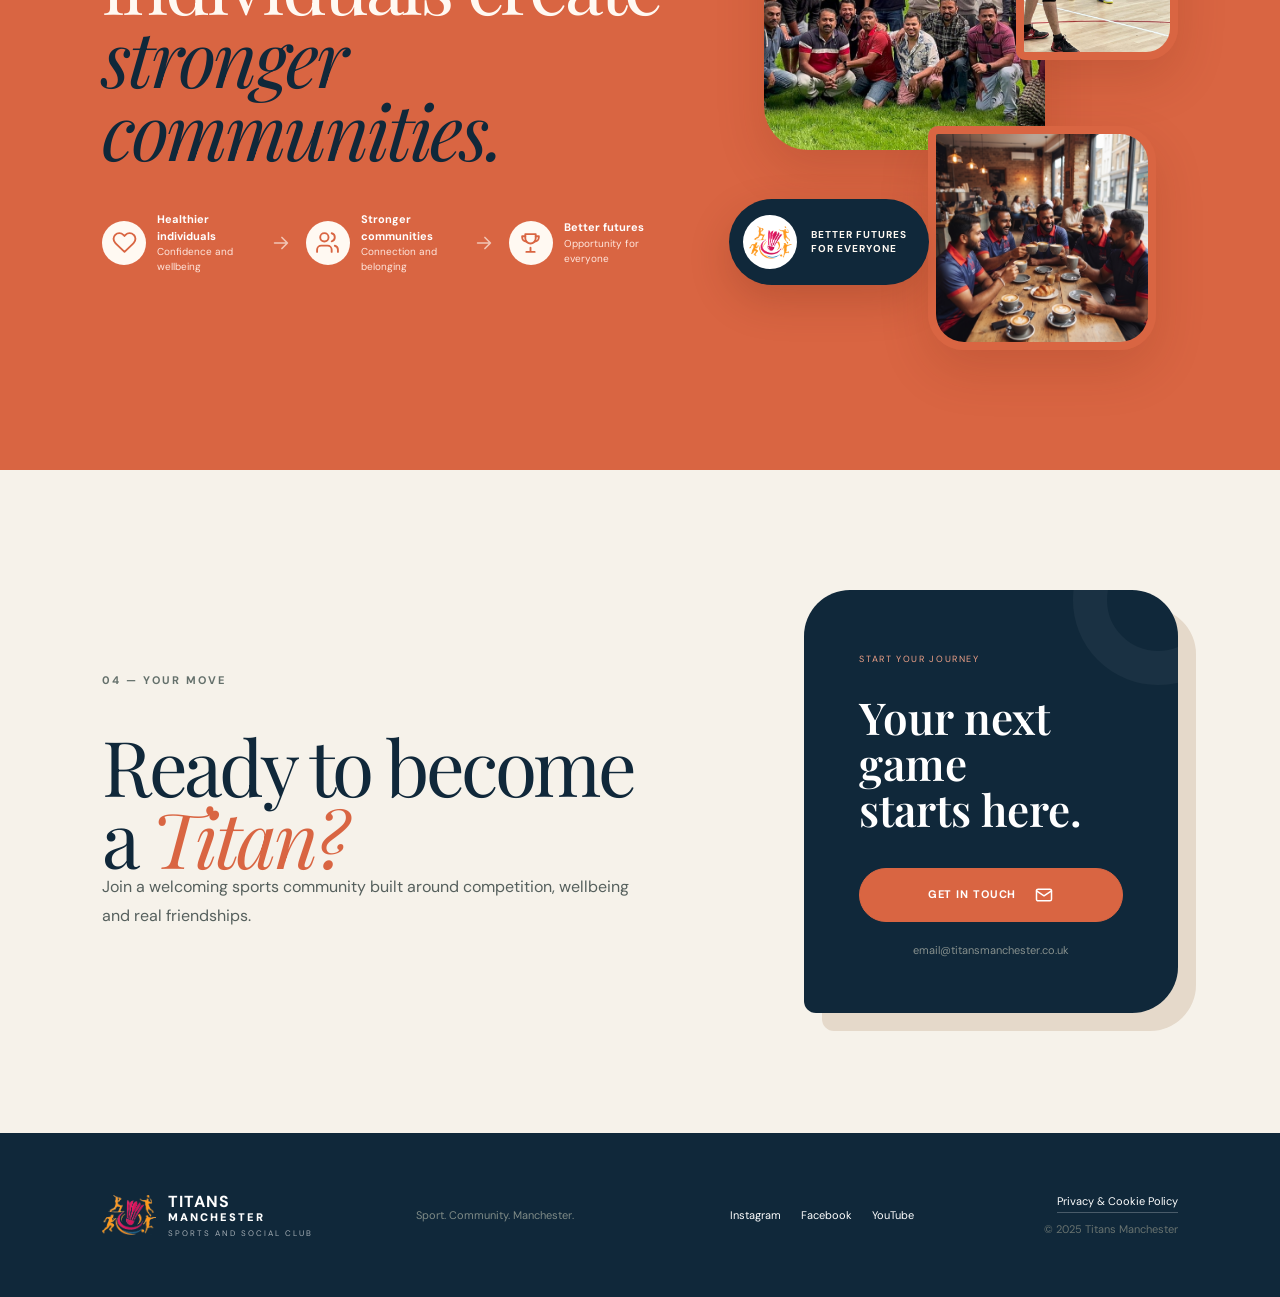
==== commit 9c0963bf: "Remove white circle behind the navigation logo Co-Authored-By: Claude Opus 5.5 <noreply@anthropic.co" ====
--- a/index.html
+++ b/index.html
@@ -10,8 +10,8 @@
     <link rel="icon" href="/favicon.png">
     <meta property="og:title" content="Titans Manchester Sports and Social Club">
     <meta property="og:description" content="Titans Sports and Social Club is a community-focused organisation dedicated to improving health, wellbeing and quality of life through sport and social activities. We provide a welcoming environment for people of all ages and abilities to come together, connect, and enjoy a range of activities that promote physical and mental wellbeing.">
-    <script type="module" crossorigin src="/assets/index-BIihiAT4.js"></script>
-    <link rel="stylesheet" crossorigin href="/assets/index-mSI3lLwy.css">
+    <script type="module" crossorigin src="/assets/index-Bou_OmWa.js"></script>
+    <link rel="stylesheet" crossorigin href="/assets/index-CDC9Mvb2.css">
     <link rel="canonical" href="https://titansmanchester.co.uk/">
   </head>
   <body>
--- a/assets/index-CDC9Mvb2.css
+++ b/assets/index-CDC9Mvb2.css
@@ -0,0 +1 @@
+@import "https://fonts.googleapis.com/css2?family=DM+Sans:wght@400;500;600;700&family=Playfair+Display:ital,wght@0,600;1,600&display=swap";@layer components;@layer properties{@supports (((-webkit-hyphens:none)) and (not (margin-trim:inline))) or ((-moz-orient:inline) and (not (color:rgb(from red r g b)))){*,:before,:after,::backdrop{--tw-rotate-x:initial;--tw-rotate-y:initial;--tw-rotate-z:initial;--tw-skew-x:initial;--tw-skew-y:initial;--tw-blur:initial;--tw-brightness:initial;--tw-contrast:initial;--tw-grayscale:initial;--tw-hue-rotate:initial;--tw-invert:initial;--tw-opacity:initial;--tw-saturate:initial;--tw-sepia:initial;--tw-drop-shadow:initial;--tw-drop-shadow-color:initial;--tw-drop-shadow-alpha:100%;--tw-drop-shadow-size:initial}}}@layer theme{:root,:host{--font-sans:"DM Sans", sans-serif;--font-mono:ui-monospace, SFMono-Regular, Menlo, Monaco, Consolas, "Liberation Mono", "Courier New", monospace;--spacing:.25rem;--default-font-family:var(--font-sans);--default-mono-font-family:var(--font-mono)}}@layer base{*,:after,:before,::backdrop{box-sizing:border-box;border:0 solid;margin:0;padding:0}::file-selector-button{box-sizing:border-box;border:0 solid;margin:0;padding:0}html,:host{-webkit-text-size-adjust:100%;tab-size:4;line-height:1.5;font-family:var(--default-font-family,ui-sans-serif, system-ui, sans-serif, "Apple Color Emoji", "Segoe UI Emoji", "Segoe UI Symbol", "Noto Color Emoji");font-feature-settings:var(--default-font-feature-settings,normal);font-variation-settings:var(--default-font-variation-settings,normal);-webkit-tap-highlight-color:transparent}hr{height:0;color:inherit;border-top-width:1px}abbr:where([title]){-webkit-text-decoration:underline dotted;text-decoration:underline dotted}h1,h2,h3,h4,h5,h6{font-size:inherit;font-weight:inherit}a{color:inherit;-webkit-text-decoration:inherit;-webkit-text-decoration:inherit;-webkit-text-decoration:inherit;-webkit-text-decoration:inherit;text-decoration:inherit}b,strong{font-weight:bolder}code,kbd,samp,pre{font-family:var(--default-mono-font-family,ui-monospace, SFMono-Regular, Menlo, Monaco, Consolas, "Liberation Mono", "Courier New", monospace);font-feature-settings:var(--default-mono-font-feature-settings,normal);font-variation-settings:var(--default-mono-font-variation-settings,normal);font-size:1em}small{font-size:80%}sub,sup{vertical-align:baseline;font-size:75%;line-height:0;position:relative}sub{bottom:-.25em}sup{top:-.5em}table{text-indent:0;border-color:inherit;border-collapse:collapse}:-moz-focusring{outline:auto}progress{vertical-align:baseline}summary{display:list-item}ol,ul,menu{list-style:none}img,svg,video,canvas,audio,iframe,embed,object{vertical-align:middle;display:block}img,video{max-width:100%;height:auto}button,input,select,optgroup,textarea{font:inherit;font-feature-settings:inherit;font-variation-settings:inherit;letter-spacing:inherit;color:inherit;opacity:1;background-color:#0000;border-radius:0}::file-selector-button{font:inherit;font-feature-settings:inherit;font-variation-settings:inherit;letter-spacing:inherit;color:inherit;opacity:1;background-color:#0000;border-radius:0}:where(select:is([multiple],[size])) optgroup{font-weight:bolder}:where(select:is([multiple],[size])) optgroup option{padding-inline-start:20px}::file-selector-button{margin-inline-end:4px}::placeholder{opacity:1}@supports (not ((-webkit-appearance:-apple-pay-button))) or (contain-intrinsic-size:1px){::placeholder{color:currentColor}@supports (color:color-mix(in lab, red, red)){::placeholder{color:color-mix(in oklab, currentcolor 50%, transparent)}}}textarea{resize:vertical}::-webkit-search-decoration{-webkit-appearance:none}::-webkit-date-and-time-value{min-height:1lh;text-align:inherit}::-webkit-datetime-edit{display:inline-flex}::-webkit-datetime-edit-fields-wrapper{padding:0}::-webkit-datetime-edit{padding-block:0}::-webkit-datetime-edit-year-field{padding-block:0}::-webkit-datetime-edit-month-field{padding-block:0}::-webkit-datetime-edit-day-field{padding-block:0}::-webkit-datetime-edit-hour-field{padding-block:0}::-webkit-datetime-edit-minute-field{padding-block:0}::-webkit-datetime-edit-second-field{padding-block:0}::-webkit-datetime-edit-millisecond-field{padding-block:0}::-webkit-datetime-edit-meridiem-field{padding-block:0}::-webkit-calendar-picker-indicator{line-height:1}:-moz-ui-invalid{box-shadow:none}button,input:where([type=button],[type=reset],[type=submit]){appearance:button}::file-selector-button{appearance:button}::-webkit-inner-spin-button{height:auto}::-webkit-outer-spin-button{height:auto}[hidden]:where(:not([hidden=until-found])){display:none!important}html{scroll-behavior:smooth}body{color:#10283a;background:#f6f2ea;font-family:DM Sans,sans-serif}a{text-decoration:none}button{cursor:pointer}}@layer utilities{.fixed{position:fixed}.static{position:static}.start{inset-inline-start:var(--spacing)}.end{inset-inline-end:var(--spacing)}.grid{display:grid}.hidden{display:none}.inline{display:inline}.transform{transform:var(--tw-rotate-x,) var(--tw-rotate-y,) var(--tw-rotate-z,) var(--tw-skew-x,) var(--tw-skew-y,)}.filter{filter:var(--tw-blur,) var(--tw-brightness,) var(--tw-contrast,) var(--tw-grayscale,) var(--tw-hue-rotate,) var(--tw-invert,) var(--tw-saturate,) var(--tw-sepia,) var(--tw-drop-shadow,)}}main{overflow:hidden}.reveal-ready [data-reveal]{opacity:0;transition:opacity 1.15s cubic-bezier(.2,.7,.2,1),transform 1.15s cubic-bezier(.2,.7,.2,1);transform:translateY(48px)}.reveal-ready [data-reveal].is-visible{opacity:1;transform:translateY(0)}.activity-grid [data-reveal]:nth-child(2){transition-delay:.14s}.activity-grid [data-reveal]:nth-child(3){transition-delay:.28s}.activity-grid [data-reveal]:nth-child(4){transition-delay:.42s}.community-gallery[data-reveal],.join-card[data-reveal]{transition-delay:.18s}.hero-copy .eyebrow[data-reveal]{transition-delay:.12s}.hero-copy h1[data-reveal]{transition-delay:.28s}.hero-copy .hero-text[data-reveal]{transition-delay:.44s}.hero-copy .hero-actions[data-reveal]{transition-delay:.58s}.nav{z-index:20;color:#fff;background:0 0;border-bottom:1px solid #ffffff2b;justify-content:space-between;align-items:center;width:100%;height:100px;padding:0 5vw;transition:height .35s,background .35s,box-shadow .35s,-webkit-backdrop-filter .35s,backdrop-filter .35s;display:flex;position:fixed;top:0;left:0}.nav.scrolled{-webkit-backdrop-filter:blur(16px);backdrop-filter:blur(16px);background:#10283aeb;border-bottom-color:#ffffff14;height:78px;box-shadow:0 10px 30px #07172220}.brand{color:inherit;letter-spacing:.06em;align-items:center;gap:12px;font:700 16px/1 DM Sans,sans-serif;display:flex}.brand img{object-fit:contain;flex:none;width:54px;height:54px}.brand-name{flex-direction:column;gap:2px;display:flex}.brand-name strong{letter-spacing:.18em;font-size:11px}.nav .brand img{transition:width .35s,height .35s}.nav.scrolled .brand img{width:46px;height:46px}.brand small{letter-spacing:.25em;text-transform:uppercase;opacity:.62;margin-top:4px;font:8px/1 DM Sans,sans-serif;display:block}.nav-links{align-items:center;gap:25px;font-size:13px;font-weight:600;display:flex}.nav-links a{color:inherit;transition:color .25s}.nav-links>a:hover{color:#e98261}.nav-cta{background:#fff;border-radius:999px;align-items:center;gap:10px;padding:13px 18px;display:flex;color:#10283a!important}.menu{color:#fff;background:0 0;border:0;display:none}.hero{color:#fff;background:#10283a;border-radius:0 0 56px 56px;align-items:center;height:100vh;min-height:790px;display:flex;position:relative}.hero-video{object-fit:cover;width:100%;height:100%;position:absolute;inset:0}.hero-shade{background:linear-gradient(90deg,#10283aeb 0%,#10283abf 45%,#10283a4d 78%),linear-gradient(#0000 52%,#10283a9c);position:absolute;inset:0}.hero-copy{z-index:2;width:min(850px,90vw);margin-left:9vw;padding-top:80px;position:relative}.eyebrow,.section-tag{text-transform:uppercase;letter-spacing:.18em;align-items:center;gap:12px;font-size:11px;font-weight:700;display:flex}.eyebrow span{background:#e98261;width:34px;height:1px}.hero h1,h2{letter-spacing:-.045em;font-family:Playfair Display,serif}.hero h1{margin:22px 0;font-size:clamp(68px,8.8vw,140px);font-weight:600;line-height:.88}.hero h1 em{color:#e98261;font-style:italic}.hero-text{color:#d8dfdc;max-width:590px;font-size:16px;line-height:1.75}.hero-actions{gap:12px;margin-top:35px;display:flex}.button{text-transform:uppercase;letter-spacing:.08em;color:#fff;border:1px solid #ffffff4d;border-radius:999px;justify-content:center;align-items:center;gap:18px;min-height:54px;padding:0 26px;font-size:11px;font-weight:700;transition:transform .25s,background .25s;display:inline-flex}.button:hover{transform:translateY(-3px)}.button.primary{color:#fff;background:#d96542;border-color:#d96542}.button.ghost:hover{color:#10283a;background:#fff}.hero-stat{z-index:2;align-items:center;gap:18px;display:flex;position:absolute;bottom:7%;right:6vw}.hero-stat strong{font:600 55px/.85 Playfair Display}.hero-stat strong span{color:#e98261}.hero-stat p{color:#d5dbd8;text-transform:uppercase;letter-spacing:.1em;border-left:1px solid #fff5;padding-left:17px;font-size:11px;line-height:1.6}.scroll-cue{z-index:2;transform-origin:0;letter-spacing:.18em;text-transform:uppercase;align-items:center;gap:10px;font-size:9px;display:flex;position:absolute;bottom:8%;left:3vw;transform:rotate(-90deg)}.scroll-cue span{background:#e98261;width:45px;height:1px}.intro{padding:130px 8vw 110px}.section-tag{color:#64706b;margin-bottom:40px}.section-tag.light{color:#95a19d}.intro-grid{grid-template-columns:1.35fr .65fr;align-items:stretch;gap:7vw;display:grid}.intro h2,.activity-heading h2,.join h2{margin:0;font-size:clamp(46px,6vw,90px);line-height:.94}h2 span{color:#d96542;-webkit-text-stroke:0;font-style:italic}.intro-grid p{color:#4d5955;font-size:16px;line-height:1.85}.intro-content{max-width:680px;margin-top:38px}.intro-content p+p{margin-top:18px}.text-link{color:#10283a;text-transform:uppercase;letter-spacing:.07em;border-bottom:1px solid #d96542;align-items:center;gap:12px;margin-top:24px;padding-bottom:7px;font-size:12px;font-weight:700;display:inline-flex}.community-gallery{grid-template-rows:180px 145px 150px;grid-template-columns:1.15fr .85fr;align-self:center;gap:12px;display:grid}.community-gallery img{object-fit:cover;border-radius:26px;width:100%;height:100%}.community-gallery img:first-child{border-radius:34px 34px 10px;grid-row:span 2}.community-gallery img:nth-child(3){border-radius:26px 8px 26px 26px}.community-gallery img:last-child{border-radius:10px 30px 30px;grid-column:1/-1}.home-wellbeing{background:#e8e1d6;padding:120px 6vw 130px}.home-wellbeing-heading{grid-template-columns:1.25fr .65fr;align-items:end;gap:8vw;margin:0 2vw 55px;display:grid}.home-wellbeing-heading h2{letter-spacing:-.05em;margin:0;font:600 clamp(48px,5.8vw,88px)/.95 Playfair Display}.home-wellbeing-heading h2 span{color:#d96542;font-style:italic}.home-wellbeing-heading>p{color:#58645f;line-height:1.8}.home-pillar-grid{grid-template-columns:repeat(3,1fr);gap:18px;display:grid}.home-pillar-card{color:#fff;border-radius:42px 42px 42px 10px;height:570px;position:relative;overflow:hidden}.home-pillar-card>img{object-fit:cover;width:100%;height:100%;transition:transform .8s cubic-bezier(.2,.7,.2,1);position:absolute;inset:0}.home-pillar-card:hover>img{transform:scale(1.05)}.home-pillar-shade{background:linear-gradient(#10283a2b 28%,#10283af2 100%);position:absolute;inset:0}.home-pillar-card>.pillar-icon{background:#ffffffe8;position:absolute;top:25px;left:25px}.home-pillar-card>div:last-child{position:absolute;bottom:30px;left:30px;right:30px}.home-pillar-card>div:last-child>span{color:#ef9b7e;letter-spacing:.16em;font-size:10px}.home-pillar-card h3{margin:10px 0 14px;font:600 42px/.95 Playfair Display}.home-pillar-card p{color:#dce3df;margin:0;font-size:13px;line-height:1.6}.home-pillar-grid [data-reveal]:nth-child(2){transition-delay:.16s}.home-pillar-grid [data-reveal]:nth-child(3){transition-delay:.32s}.activity-section{color:#fff;background:#10283a;padding:115px 4vw 85px}.activity-heading{justify-content:space-between;align-items:end;margin:0 4vw 55px;display:flex}.activity-heading p{color:#9aa4a0;max-width:420px;line-height:1.7}.activity-grid{grid-template-columns:repeat(4,1fr);gap:18px;display:grid}.activity-card{color:#fff;border-radius:42px 42px 42px 10px;height:520px;position:relative;overflow:hidden;transform:translateZ(0)}.activity-card img{object-fit:cover;filter:grayscale(.25)brightness(.74);width:100%;height:100%;transition:transform .7s cubic-bezier(.2,.7,.2,1),filter .4s}.activity-card:hover img{filter:grayscale(0)brightness(.85);transform:scale(1.07)}.card-overlay{background:linear-gradient(#0000 35%,#07110fe8);position:absolute;inset:0}.card-number{opacity:.7;letter-spacing:.15em;font-size:10px;position:absolute;top:22px;left:22px}.card-copy{position:absolute;bottom:28px;left:25px}.card-copy span{color:#f0a288;text-transform:uppercase;letter-spacing:.15em;font-size:9px}.card-copy h3{margin:8px 0 0;font:600 34px/1 Playfair Display}.card-arrow{-webkit-backdrop-filter:blur(8px);backdrop-filter:blur(8px);border:1px solid #fff6;border-radius:50%;place-items:center;width:48px;height:48px;transition:background .3s,color .3s,transform .3s;display:grid;position:absolute;bottom:25px;right:22px}.activity-card:hover .card-arrow{color:#fff;background:#d96542;border-color:#d96542;transform:rotate(-35deg)}.home-purpose-section{color:#fff;background:#10283a;padding:120px 6vw}.home-purpose-heading{margin:0 2vw 55px}.home-purpose-heading h2{letter-spacing:-.055em;margin:0;font:600 clamp(54px,7vw,105px)/.92 Playfair Display}.home-purpose-heading h2 span,.home-community-copy h2 span{color:#e98261;font-style:italic}.home-purpose-grid{grid-template-columns:1fr 1fr;gap:18px;margin-bottom:100px;display:grid}.home-purpose-card{color:#10283a;border-radius:42px 42px 42px 10px;flex-direction:column;min-height:350px;padding:38px;display:flex;position:relative;overflow:hidden}.home-purpose-card.mission{background:#d8e9d2}.home-purpose-card.vision{background:#efb9a7}.home-purpose-card>span{letter-spacing:.16em;text-transform:uppercase;margin-top:auto;margin-bottom:18px;font-size:10px;font-weight:700}.home-purpose-card h4{letter-spacing:-.015em;max-width:620px;margin:0 76px 0 0;font:600 20px/1.45 DM Sans}.purpose-arrow{border:1px solid #10283a45;border-radius:50%;place-items:center;width:48px;height:48px;transition:transform .3s,background .3s,color .3s;display:grid;position:absolute;bottom:30px;right:30px}.home-purpose-card:hover .purpose-arrow{color:#fff;background:#10283a;transform:rotate(-35deg)}.home-purpose-grid [data-reveal]:nth-child(2){transition-delay:.18s}.home-community-block{border-top:1px solid #ffffff1f;grid-template-columns:1fr 1fr;align-items:center;gap:7vw;margin:0 2vw;padding-top:100px;display:grid}.home-community-image{height:560px}.home-community-image img{object-fit:cover;border-radius:44px 44px 12px;width:100%;height:100%}.home-community-copy h2{letter-spacing:-.05em;margin:0 0 28px;font:600 clamp(48px,5.5vw,82px)/.95 Playfair Display}.home-community-copy p{color:#b7c1bd;max-width:640px;font-size:16px;line-height:1.85}.home-community-copy .button{margin-top:25px}.manifesto{color:#fff9f2;background:#d96542;padding:0 0 110px;position:relative}.marquee{white-space:nowrap;letter-spacing:.14em;border-bottom:1px solid #ffffff42;padding:19px 0;font:600 13px DM Sans;display:flex;overflow:hidden}.marquee span{animation:18s linear infinite marquee}.manifesto-inner{grid-template-columns:1.15fr .85fr;align-items:center;gap:8vw;padding:100px 8vw 10px;display:grid}.manifesto-copy>p{text-transform:uppercase;letter-spacing:.16em;font-size:12px}.manifesto h2{margin:20px 0 45px;line-height:.95}.manifesto h2.belief-headline{letter-spacing:-.04em;max-width:850px;font-size:clamp(52px,6vw,88px)}.manifesto h2 span{color:#10283a;font-style:italic;display:block}.belief-flow{grid-template-columns:1fr auto 1fr auto 1fr;align-items:center;gap:14px;display:grid}.belief-flow>svg{opacity:.65}.belief-flow>div{align-items:center;gap:11px;display:flex}.belief-flow i{color:#d96542;background:#fff9f2;border-radius:50%;flex:none;place-items:center;width:44px;height:44px;font-style:normal;display:grid}.belief-flow span{color:#ffe6dd;font-size:10px;line-height:1.5}.belief-flow b{color:#fff;font-size:11px;display:block}.manifesto-image{height:590px;position:relative}.manifesto-collage{position:absolute;inset:0}.manifesto-collage img{object-fit:cover;position:absolute;box-shadow:0 20px 50px #61200f29}.manifesto-collage img:first-child{border-radius:44px 44px 10px;width:68%;height:66%;top:0;left:0}.manifesto-collage img:nth-child(2){border:8px solid #d96542;border-radius:32px 32px 32px 9px;width:39%;height:42%;top:52px;right:0}.manifesto-collage img:nth-child(3){border:8px solid #d96542;border-radius:10px 36px 36px;width:55%;height:38%;bottom:0;right:22px}.manifesto-badge{z-index:2;background:#10283a;border-radius:999px;align-items:center;gap:14px;padding:16px 22px 16px 14px;display:flex;position:absolute;bottom:65px;left:-35px;box-shadow:0 16px 40px #61200f38}.manifesto-badge img{object-fit:contain;background:#fff;border-radius:50%;width:54px;height:54px;padding:5px}.manifesto-badge span{letter-spacing:.1em;text-transform:uppercase;font-size:10px;font-weight:700;line-height:1.45}.join{grid-template-columns:1fr .65fr;align-items:center;gap:10vw;padding:120px 8vw;display:grid}.join h2 span{color:#d96542}.join-copy>p{color:#56605d;max-width:540px;line-height:1.8}.join-card{color:#fff;background:#10283a;border-radius:46px 46px 46px 12px;padding:55px;position:relative;overflow:hidden;box-shadow:18px 18px #e5d9ca}.join-card:after{content:"";pointer-events:none;border:34px solid #ffffff0b;border-radius:50%;width:170px;height:170px;position:absolute;top:-75px;right:-65px}.join-label{color:#f0a288;text-transform:uppercase;letter-spacing:.18em;font-size:9px}.join-card h3{margin:25px 0 35px;font:600 44px/1.05 Playfair Display}.join-card .button{width:100%}.join-card>p{text-align:center;color:#87908d;margin:20px 0 0;font-size:11px}footer{color:#fff;background:#10283a;grid-template-columns:1fr 1fr 1fr auto;align-items:center;gap:30px;padding:55px 8vw;font-size:11px;display:grid}footer>p{color:#7f8b87}footer>div{gap:20px;display:flex}footer>div a{color:#fff}footer>span{color:#68726f}.footer-legal{text-align:right;flex-direction:column;align-items:flex-end;gap:8px}.footer-legal a{border-bottom:1px solid #ffffff3d;padding-bottom:3px}.footer-legal span{color:#68726f;white-space:nowrap}.about-hero{color:#fff;background:#10283a;align-items:center;height:90vh;min-height:760px;display:flex;position:relative;overflow:hidden}.about-hero>img{object-fit:cover;object-position:center 44%;width:100%;height:100%;position:absolute;inset:0}.about-hero-shade{background:linear-gradient(90deg,#10283af4 0%,#10283ac7 48%,#10283a42 82%),linear-gradient(#0000 45%,#10283aa8);position:absolute;inset:0}.about-hero-copy{z-index:2;width:min(900px,86vw);margin:90px 0 0 9vw;position:relative}.about-hero h1{letter-spacing:-.055em;margin:20px 0 30px;font:600 clamp(70px,8.2vw,132px)/.84 Playfair Display}.about-hero h1 em{color:#e98261;font-style:italic}.about-hero-copy>p:last-child{color:#e4e9e6;max-width:670px;font-size:17px;line-height:1.75}.about-intro{padding:130px 8vw}.about-intro-grid{grid-template-columns:1.1fr .8fr;align-items:start;gap:10vw;display:grid}.about-intro h2,.pillars-heading h2,.commitment-copy h2,.vision-section h2,.belief-section h2{letter-spacing:-.045em;margin:0;font:600 clamp(48px,5.7vw,84px)/.98 Playfair Display}.about-intro h2 span,.commitment-copy h2 span,.pillars-heading h2 span{color:#d96542;font-style:italic}.about-prose p,.commitment-copy p{color:#53605c;font-size:16px;line-height:1.85}.about-prose p+p,.commitment-copy p+p{margin-top:20px}.about-wellbeing{color:#fff;background:#10283a;grid-template-columns:1fr 1fr;align-items:center;gap:8vw;padding:120px 8vw;display:grid}.about-wellbeing-images{min-height:560px;position:relative}.about-wellbeing-images img{object-fit:cover;border-radius:42px 42px 12px;width:78%;height:75%;position:absolute}.about-wellbeing-images img:first-child{top:0;left:0}.about-wellbeing-images img:last-child{border:9px solid #10283a;border-radius:32px 10px 32px 32px;width:48%;height:48%;bottom:0;right:0}.about-wellbeing-copy .section-tag{color:#aab5b0}.about-wellbeing-copy h2{letter-spacing:-.05em;margin:0 0 35px;font:600 clamp(48px,5.6vw,82px)/.95 Playfair Display}.about-wellbeing-copy h2 span{color:#e98261;font-style:italic}.wellbeing-points{gap:10px;margin-bottom:35px;display:grid}.wellbeing-points>div{background:#ffffff08;border:1px solid #ffffff1f;border-radius:18px;align-items:center;gap:16px;padding:17px 20px;display:flex}.wellbeing-points svg{color:#e98261;flex:none}.wellbeing-points span{color:#aab5b0;font-size:12px}.wellbeing-points b{color:#fff;margin-bottom:4px;font-size:13px;display:block}.pillars-section{color:#fff;background:#10283a;padding:115px 8vw 125px}.pillars-heading{grid-template-columns:1.2fr .8fr;align-items:end;gap:20px 8vw;margin-bottom:60px;display:grid}.pillars-heading .section-tag{grid-column:1/-1;margin-bottom:10px}.pillars-heading p{color:#aab5b0;max-width:480px;line-height:1.75}.pillar-grid{grid-template-columns:repeat(3,1fr);gap:18px;display:grid}.pillar-card{border-radius:38px 38px 38px 10px;flex-direction:column;min-height:450px;padding:35px;display:flex;position:relative;overflow:hidden}.pillar-card>span{color:#10283a8c;letter-spacing:.15em;font-size:11px;position:absolute;top:30px;right:28px}.pillar-icon{color:#10283a;background:#ffffffb5;border-radius:50%;place-items:center;width:58px;height:58px;display:grid}.pillar-card h3{color:#10283a;letter-spacing:-.03em;margin:auto 0 22px;font:600 40px/1 Playfair Display}.pillar-card p{color:#1d3849c9;margin:0;font-size:14px;line-height:1.7}.pillar-card.physical{background:#d8e9d2}.pillar-card.mental{background:#efb9a7}.pillar-card.social{background:#d8d2eb}.pillar-grid [data-reveal]:nth-child(2){transition-delay:.16s}.pillar-grid [data-reveal]:nth-child(3){transition-delay:.32s}.commitment-section{grid-template-columns:.85fr 1.15fr;align-items:center;gap:9vw;padding:130px 8vw;display:grid}.commitment-images{min-height:610px;position:relative}.commitment-images img{object-fit:cover;border-radius:44px 44px 12px;width:78%;height:72%;position:absolute}.commitment-images img:first-child{top:0;left:0}.commitment-images img:last-child{border:10px solid #f6f2ea;border-radius:34px 10px 34px 34px;width:52%;height:45%;bottom:0;right:0}.commitment-copy h2{margin-bottom:30px}.values-line{color:#10283a;letter-spacing:.1em;text-transform:uppercase;flex-wrap:wrap;align-items:center;gap:10px;margin-top:34px;font-size:10px;font-weight:700;display:flex}.values-line i{background:#d96542;border-radius:50%;width:5px;height:5px}.commitment-link{width:fit-content;margin-top:30px}.vision-section{grid-template-columns:1fr 1fr;gap:20px;padding:0 8vw 130px;display:grid}.vision-card,.mission-card{border-radius:44px 44px 44px 12px;flex-direction:column;min-height:480px;padding:55px;display:flex}.vision-card{color:#fff;background:#d96542}.mission-card{color:#10283a;background:#e6ded1}.vision-section span,.belief-section span{letter-spacing:.18em;text-transform:uppercase;font-size:10px;font-weight:700}.vision-section h2{margin:auto 0 26px;font-size:clamp(42px,4vw,65px)}.vision-section p{opacity:.8;max-width:580px;margin:0;line-height:1.75}.vision-section a{width:fit-content;color:inherit;letter-spacing:.12em;text-transform:uppercase;border-bottom:1px solid;align-items:center;gap:10px;margin-top:28px;padding-bottom:6px;font-size:10px;font-weight:700;display:inline-flex}.vision-section [data-reveal]:nth-child(2){transition-delay:.16s}.belief-section{color:#fff;background:#10283a;grid-template-columns:.3fr 1.7fr;align-items:center;gap:7vw;padding:100px 9vw;display:grid}.belief-section>img{background:#ffffffed;border-radius:50%;width:min(230px,100%);padding:20px}.belief-section span{color:#e98261}.belief-section h2{margin-top:22px;font-size:clamp(40px,4.6vw,72px)}.wellbeing-hero{color:#fff;background:#10283a;align-items:center;height:88vh;min-height:760px;display:flex;position:relative;overflow:hidden}.wellbeing-hero>img{object-fit:cover;object-position:center;width:100%;height:100%;position:absolute;inset:0}.wellbeing-hero h1{letter-spacing:-.055em;max-width:1050px;margin:20px 0 30px;font:600 clamp(70px,8vw,128px)/.88 Playfair Display}.wellbeing-hero h1 em{color:#e98261;font-style:italic}.workstreams{padding:130px 8vw}.workstreams>.section-tag{margin-bottom:70px}.workstream{border-top:1px solid #d8d4ca;grid-template-columns:.8fr 1.2fr;align-items:center;gap:8vw;padding:80px 0;display:grid}.workstream:nth-of-type(odd) .workstream-image{order:2}.workstream-image{height:600px;position:relative}.workstream-image img{object-fit:cover;border-radius:46px 46px 12px;width:100%;height:100%}.workstream-image>span{color:#fff;letter-spacing:.15em;background:#d96542;border-radius:50%;place-items:center;width:74px;height:74px;font-size:11px;display:grid;position:absolute;top:-18px;right:-18px}.workstream-copy .pillar-icon{color:#d96542;background:#e7ded1;margin-bottom:28px}.workstream-copy h2{letter-spacing:-.045em;margin:0 0 22px;font:600 clamp(48px,5vw,76px)/.95 Playfair Display}.workstream-intro{color:#53605c;font-size:16px;line-height:1.8}.workstream-copy h3{letter-spacing:.16em;text-transform:uppercase;margin:32px 0 15px;font-size:11px}.workstream-copy ul{gap:12px;margin:0;padding:0;list-style:none;display:grid}.workstream-copy li{color:#53605c;padding-left:24px;font-size:14px;line-height:1.65;position:relative}.workstream-copy li:before{content:"";background:#d96542;border-radius:50%;width:8px;height:8px;position:absolute;top:.7em;left:0}.community-detail{padding:130px 8vw}.community-detail-grid{grid-template-columns:1.05fr .85fr;align-items:start;gap:10vw;display:grid}.community-detail h2{letter-spacing:-.05em;margin:0;font:600 clamp(48px,5.8vw,88px)/.96 Playfair Display}.community-detail h2 span{color:#d96542;font-style:italic}.community-approach{background:#e8e1d6;grid-template-columns:.85fr 1.15fr;align-items:center;gap:9vw;padding:120px 8vw;display:grid}.community-approach-images{min-height:650px;position:relative}.community-approach-images img{object-fit:cover;border-radius:44px 44px 12px;width:78%;height:72%;position:absolute}.community-approach-images img:first-child{top:0;left:0}.community-approach-images img:last-child{border:10px solid #e8e1d6;border-radius:34px 10px 34px 34px;width:56%;height:48%;bottom:0;right:0}.community-approach-copy>.section-tag{color:#58645f;margin-bottom:30px}.community-priority-list{display:grid}.community-priority-list>div{border-top:1px solid #c9c1b5;grid-template-columns:48px 1fr;align-items:start;gap:16px;padding:19px 0;display:grid}.community-priority-list>div:last-child{border-bottom:1px solid #c9c1b5}.community-priority-list span{color:#d96542;letter-spacing:.15em;font-size:10px;font-weight:700}.community-priority-list p{color:#374b58;margin:0;font-size:14px;line-height:1.65}.community-belief{color:#fff;background:#d96542;justify-content:center;align-items:center;gap:32px;padding:90px 9vw;display:flex}.community-belief .pillar-icon{color:#d96542;background:#fff;flex:none}.community-belief p{letter-spacing:-.04em;max-width:1050px;margin:0;font:600 clamp(34px,4vw,62px)/1.05 Playfair Display}.vision-hero>img{filter:saturate(.8)}.purpose-section{background:#f6f2ea;grid-template-columns:1fr 1fr;gap:22px;padding:130px 8vw;display:grid}.purpose-panel{border-radius:48px 48px 48px 12px;flex-direction:column;min-height:610px;padding:55px;display:flex;position:relative;overflow:hidden}.purpose-panel .purpose-number{letter-spacing:.17em;opacity:.55;font-size:11px;position:absolute;top:35px;right:35px}.purpose-panel .pillar-icon{margin-bottom:auto}.purpose-panel>span,.purpose-belief span{letter-spacing:.18em;text-transform:uppercase;margin-top:60px;font-size:10px;font-weight:700}.purpose-panel h2{letter-spacing:-.045em;margin:20px 0 25px;font:600 clamp(44px,4.2vw,68px)/.98 Playfair Display}.purpose-panel p{opacity:.8;max-width:620px;margin:0;line-height:1.8}.vision-panel{color:#fff;background:#d96542}.mission-panel{color:#10283a;background:#d8e9d2}.purpose-section [data-reveal]:nth-child(2){transition-delay:.18s}.purpose-belief{color:#fff;background:#10283a;grid-template-columns:.3fr 1.7fr;align-items:center;gap:7vw;padding:120px 9vw;display:grid}.purpose-belief>img{background:#ffffffed;border-radius:50%;width:min(240px,100%);padding:22px}.purpose-belief span{color:#e98261}.purpose-belief h2{letter-spacing:-.045em;max-width:1100px;margin:22px 0 0;font:600 clamp(40px,4.7vw,74px)/1.02 Playfair Display}.contact-hero{color:#fff;background:#10283a;align-items:center;min-height:620px;display:flex;position:relative;overflow:hidden}.contact-hero-shape{opacity:.9;border:100px solid #d96542;border-radius:50% 50% 15%;width:620px;height:620px;position:absolute;top:80px;right:-80px;transform:rotate(20deg)}.contact-hero-shape:after{content:"";border:1px solid #fff5;border-radius:50%;position:absolute;inset:70px}.contact-hero-copy{z-index:2;width:min(980px,86vw);margin:90px 0 0 9vw;position:relative}.contact-hero h1{letter-spacing:-.055em;max-width:980px;margin:20px 0 25px;font:600 clamp(68px,8vw,126px)/.86 Playfair Display}.contact-hero h1 em{color:#e98261;font-style:italic}.contact-hero-copy>p:last-child{color:#c9d2ce;max-width:620px;font-size:16px;line-height:1.75}.contact-section{grid-template-columns:.75fr 1.25fr;align-items:start;gap:9vw;padding:130px 8vw;display:grid}.contact-details h2{letter-spacing:-.05em;margin:0 0 25px;font:600 clamp(48px,5.5vw,82px)/.96 Playfair Display}.contact-details h2 span{color:#d96542;font-style:italic}.contact-details>p{color:#58645f;line-height:1.8}.contact-methods{gap:12px;margin-top:40px;display:grid}.contact-methods>a,.contact-methods>div{color:#10283a;border-top:1px solid #dad5ca;align-items:center;gap:16px;padding:18px 0;display:flex}.contact-methods>:last-child{border-bottom:1px solid #dad5ca}.contact-methods i{color:#d96542;background:#e8e1d6;border-radius:50%;flex:none;place-items:center;width:42px;height:42px;font-style:normal;display:grid}.contact-methods span{color:#6c7772;font-size:12px;line-height:1.6}.contact-methods b{color:#10283a;text-transform:uppercase;letter-spacing:.12em;font-size:11px;display:block}.contact-form{background:#fffdf9;border:1px solid #e1dbd0;border-radius:42px 42px 42px 10px;gap:26px;padding:48px;display:grid;box-shadow:0 25px 70px #20382d0d}.form-row{grid-template-columns:1fr 1fr;gap:18px;display:grid}.form-field{gap:9px;display:grid}.form-field label{color:#10283a;letter-spacing:.1em;text-transform:uppercase;font-size:11px;font-weight:700}.form-field label span{color:#d96542}.form-field input,.form-field textarea{color:#10283a;background:0 0;border:0;border-bottom:1px solid #bdc4bf;outline:0;width:100%;padding:16px 0;transition:border-color .25s}.form-field textarea{resize:vertical;min-height:170px}.form-field input:focus,.form-field textarea:focus{border-color:#d96542}.form-field input::placeholder,.form-field textarea::placeholder{color:#929b97}.contact-form .button{border:0;width:fit-content}.form-captcha input{max-width:220px}.form-trap{width:1px;height:1px;position:absolute;left:-10000px;overflow:hidden}.form-status.captcha{color:#b8432a}.contact-form .button:disabled{opacity:.65;cursor:progress}.form-status{margin:-10px 0 0;font-size:14px;line-height:1.6}.form-status:empty{display:none}.form-status.sent{color:#2f7a55}.form-status.error{color:#b8432a}.form-status a{color:inherit;text-decoration:underline}.form-note{color:#808b86;margin:-10px 0 0;font-size:10px;line-height:1.6}.gallery-hero>img{object-position:center 44%}.gallery-section{background:#f6f2ea;padding:130px 6vw}.gallery-heading{margin:0 2vw 60px}.gallery-heading h2{letter-spacing:-.055em;margin:0;font:600 clamp(54px,7vw,104px)/.92 Playfair Display}.gallery-heading h2 span{color:#d96542;font-style:italic}.gallery-grid{column-count:5;column-gap:14px}.gallery-item{aspect-ratio:4/5;break-inside:avoid;color:#fff;background:#10283a;border:0;border-radius:26px 26px 26px 8px;width:100%;margin:0 0 14px;padding:0;display:inline-block;position:relative;overflow:hidden}.gallery-item:nth-child(3n+1){aspect-ratio:4/3}.gallery-item:nth-child(4n+2){aspect-ratio:3/4}.gallery-item:nth-child(5n+3){aspect-ratio:1}.gallery-item img{object-fit:cover;width:100%;height:100%;transition:transform .8s cubic-bezier(.2,.7,.2,1),filter .4s}.gallery-item.is-graphic{aspect-ratio:auto}.gallery-item.is-graphic img{height:auto}.gallery-item:after{content:"";opacity:.55;background:linear-gradient(#0000 45%,#10283a99);transition:opacity .35s;position:absolute;inset:0}.gallery-item:hover img{filter:saturate(1.08);transform:scale(1.045)}.gallery-item:hover:after{opacity:.85}.gallery-item>span{z-index:2;letter-spacing:.18em;font-size:10px;position:absolute;bottom:20px;left:22px}.gallery-grid [data-reveal]:nth-child(3n+2){transition-delay:.12s}.gallery-grid [data-reveal]:nth-child(3n+3){transition-delay:.24s}.lightbox{z-index:100;-webkit-backdrop-filter:blur(14px);backdrop-filter:blur(14px);color:#fff;background:#071722f2;place-items:center;padding:5vh 6vw;animation:.3s both lightboxIn;display:grid;position:fixed;inset:0}.lightbox>img{object-fit:contain;border-radius:20px;max-width:min(1200px,90vw);max-height:78vh;box-shadow:0 30px 90px #0008}.lightbox>button{color:#fff;background:#ffffff10;border:1px solid #fff5;border-radius:50%;place-items:center;width:48px;height:48px;display:grid;position:absolute;top:4vh;right:4vw}.lightbox>p{color:#c9d0cd;margin:0;font-size:12px;position:absolute;bottom:3vh}@keyframes lightboxIn{0%{opacity:0}to{opacity:1}}@keyframes marquee{to{transform:translate(-100%)}}@media (width<=1200px){.gallery-grid{column-count:4}}@media (width<=900px){.nav{height:78px;padding:0 6vw}.menu{z-index:2;display:block}.nav-links{background:#10283a;flex-direction:column;justify-content:center;min-height:100vh;font-size:20px;transition:transform .45s;position:absolute;inset:0 0 auto;transform:translateY(-110%)}.nav-links.open{transform:translateY(0)}.hero{min-height:720px}.hero-copy{margin:0 6vw}.hero h1{font-size:clamp(58px,17vw,105px)}.hero-stat{display:none}.intro-grid,.join{grid-template-columns:1fr}.community-gallery{grid-template-rows:160px 130px 140px;width:100%;max-width:680px}.activity-heading{display:block}.activity-heading p{margin-top:25px}.activity-grid{grid-template-columns:1fr 1fr}.activity-card{height:420px}footer{grid-template-columns:1fr 1fr}.manifesto-inner{grid-template-columns:1fr}.manifesto-image{width:100%;max-width:680px;height:480px}.manifesto-badge{bottom:45px;left:25px}.belief-flow{max-width:700px}.home-purpose-grid,.home-community-block{grid-template-columns:1fr}.home-purpose-card{min-height:320px}.home-community-image{height:480px}.home-wellbeing-heading,.home-pillar-grid{grid-template-columns:1fr}.home-pillar-card{height:480px}.about-intro-grid,.pillars-heading,.commitment-section,.about-wellbeing{grid-template-columns:1fr}.about-wellbeing-images{max-width:620px;min-height:500px}.pillar-grid{grid-template-columns:1fr}.pillar-card{min-height:360px}.commitment-images{width:100%;max-width:620px;min-height:520px}.vision-section{grid-template-columns:1fr}.vision-card,.mission-card{min-height:390px}.belief-section{grid-template-columns:160px 1fr}.workstream{grid-template-columns:1fr;gap:45px}.workstream:nth-of-type(odd) .workstream-image{order:0}.workstream-image{height:500px}.community-detail-grid,.community-approach{grid-template-columns:1fr}.community-approach-images{width:100%;max-width:620px;min-height:540px}.purpose-section{grid-template-columns:1fr}.purpose-panel{min-height:520px}.purpose-belief{grid-template-columns:160px 1fr}.contact-section{grid-template-columns:1fr}.contact-details{max-width:680px}.gallery-grid{column-count:3}}@media (width<=700px){.gallery-grid{column-count:2}}@media (width<=560px){.hero-copy{padding-top:50px}.hero-actions{flex-direction:column;align-items:stretch;max-width:280px}.scroll-cue{display:none}.intro,.join{padding:90px 6vw}.intro-grid{gap:45px}.community-gallery{grid-template-rows:130px 110px 120px;gap:8px}.community-gallery img{border-radius:18px}.home-wellbeing{padding:90px 6vw}.home-wellbeing-heading{margin:0 0 40px}.home-pillar-card{border-radius:30px 30px 30px 9px;height:430px}.activity-section{padding:85px 4vw 50px}.activity-grid{grid-template-columns:1fr}.activity-card{height:390px}.home-purpose-section{padding:90px 6vw}.home-purpose-heading{margin:0 0 40px}.home-purpose-grid{margin-bottom:75px}.home-purpose-card{border-radius:32px 32px 32px 9px;min-height:310px;padding:30px}.home-purpose-card h4{margin-right:62px;font-size:18px}.home-community-block{margin:0;padding-top:75px}.home-community-image{height:360px}.home-community-image img{border-radius:32px 32px 9px}.manifesto-inner{gap:55px;padding:80px 6vw 0}.manifesto h2.belief-headline{font-size:48px}.belief-flow{grid-template-columns:1fr;gap:12px}.belief-flow>svg{margin-left:10px;transform:rotate(90deg)}.manifesto-image{height:390px}.manifesto-collage img:first-child{border-radius:28px 28px 8px}.manifesto-collage img:nth-child(2),.manifesto-collage img:nth-child(3){border-width:5px}.manifesto-badge{width:fit-content;padding:10px 16px 10px 10px;bottom:35px;left:10px}.manifesto-badge img{width:44px;height:44px}.join-card{border-radius:32px 32px 32px 10px;padding:38px 28px;box-shadow:10px 10px #e5d9ca}footer{grid-template-columns:1fr}.about-hero{min-height:720px}.about-hero-copy{margin-left:6vw}.about-hero h1{font-size:clamp(56px,17vw,86px)}.about-intro,.pillars-section,.commitment-section,.about-wellbeing{padding:90px 6vw}.about-wellbeing-images{min-height:390px}.about-intro-grid{gap:35px}.pillars-heading{margin-bottom:40px}.pillar-card{border-radius:30px 30px 30px 9px;min-height:340px;padding:28px}.commitment-images{min-height:390px}.commitment-images img{border-radius:30px 30px 9px}.commitment-images img:last-child{border-width:7px}.vision-section{padding:0 6vw 90px}.vision-card,.mission-card{border-radius:32px 32px 32px 10px;min-height:360px;padding:35px}.belief-section{grid-template-columns:1fr;padding:80px 6vw}.belief-section>img{width:120px}.wellbeing-hero{min-height:720px}.wellbeing-hero h1{font-size:clamp(56px,16vw,84px)}.workstreams{padding:90px 6vw}.workstream{padding:60px 0}.workstream-image{height:370px}.workstream-image img{border-radius:32px 32px 10px}.community-detail,.community-approach{padding:90px 6vw}.community-detail-grid{gap:35px}.community-approach-images{min-height:400px}.community-approach-images img{border-radius:30px 30px 9px}.community-approach-images img:last-child{border-width:7px}.community-belief{flex-direction:column;align-items:flex-start;padding:70px 6vw}.purpose-section{padding:90px 6vw}.purpose-panel{border-radius:34px 34px 34px 10px;min-height:480px;padding:36px}.purpose-belief{grid-template-columns:1fr;padding:80px 6vw}.purpose-belief>img{width:120px}.contact-hero{min-height:650px}.contact-hero-copy{margin-left:6vw}.contact-hero h1{font-size:clamp(58px,17vw,86px)}.contact-hero-shape{border-width:65px;width:380px;height:380px;right:-180px}.contact-section{padding:90px 6vw}.contact-form{border-radius:30px 30px 30px 9px;padding:30px 24px}.form-row{grid-template-columns:1fr}.contact-form .button{width:100%}.gallery-section{padding:90px 4vw}.gallery-heading{margin:0 2vw 40px}.gallery-grid{column-count:1}.gallery-item{border-radius:24px 24px 24px 7px;margin-bottom:10px}.lightbox{padding:8vh 4vw}.lightbox>img{max-width:92vw;max-height:72vh}}@media (prefers-reduced-motion:reduce){*,:before,:after{scroll-behavior:auto!important;transition-duration:.01ms!important;animation-duration:.01ms!important;animation-iteration-count:1!important}.reveal-ready [data-reveal]{opacity:1;transform:none}}@property --tw-rotate-x{syntax:"*";inherits:false}@property --tw-rotate-y{syntax:"*";inherits:false}@property --tw-rotate-z{syntax:"*";inherits:false}@property --tw-skew-x{syntax:"*";inherits:false}@property --tw-skew-y{syntax:"*";inherits:false}@property --tw-blur{syntax:"*";inherits:false}@property --tw-brightness{syntax:"*";inherits:false}@property --tw-contrast{syntax:"*";inherits:false}@property --tw-grayscale{syntax:"*";inherits:false}@property --tw-hue-rotate{syntax:"*";inherits:false}@property --tw-invert{syntax:"*";inherits:false}@property --tw-opacity{syntax:"*";inherits:false}@property --tw-saturate{syntax:"*";inherits:false}@property --tw-sepia{syntax:"*";inherits:false}@property --tw-drop-shadow{syntax:"*";inherits:false}@property --tw-drop-shadow-color{syntax:"*";inherits:false}@property --tw-drop-shadow-alpha{syntax:"<percentage>";inherits:false;initial-value:100%}@property --tw-drop-shadow-size{syntax:"*";inherits:false}
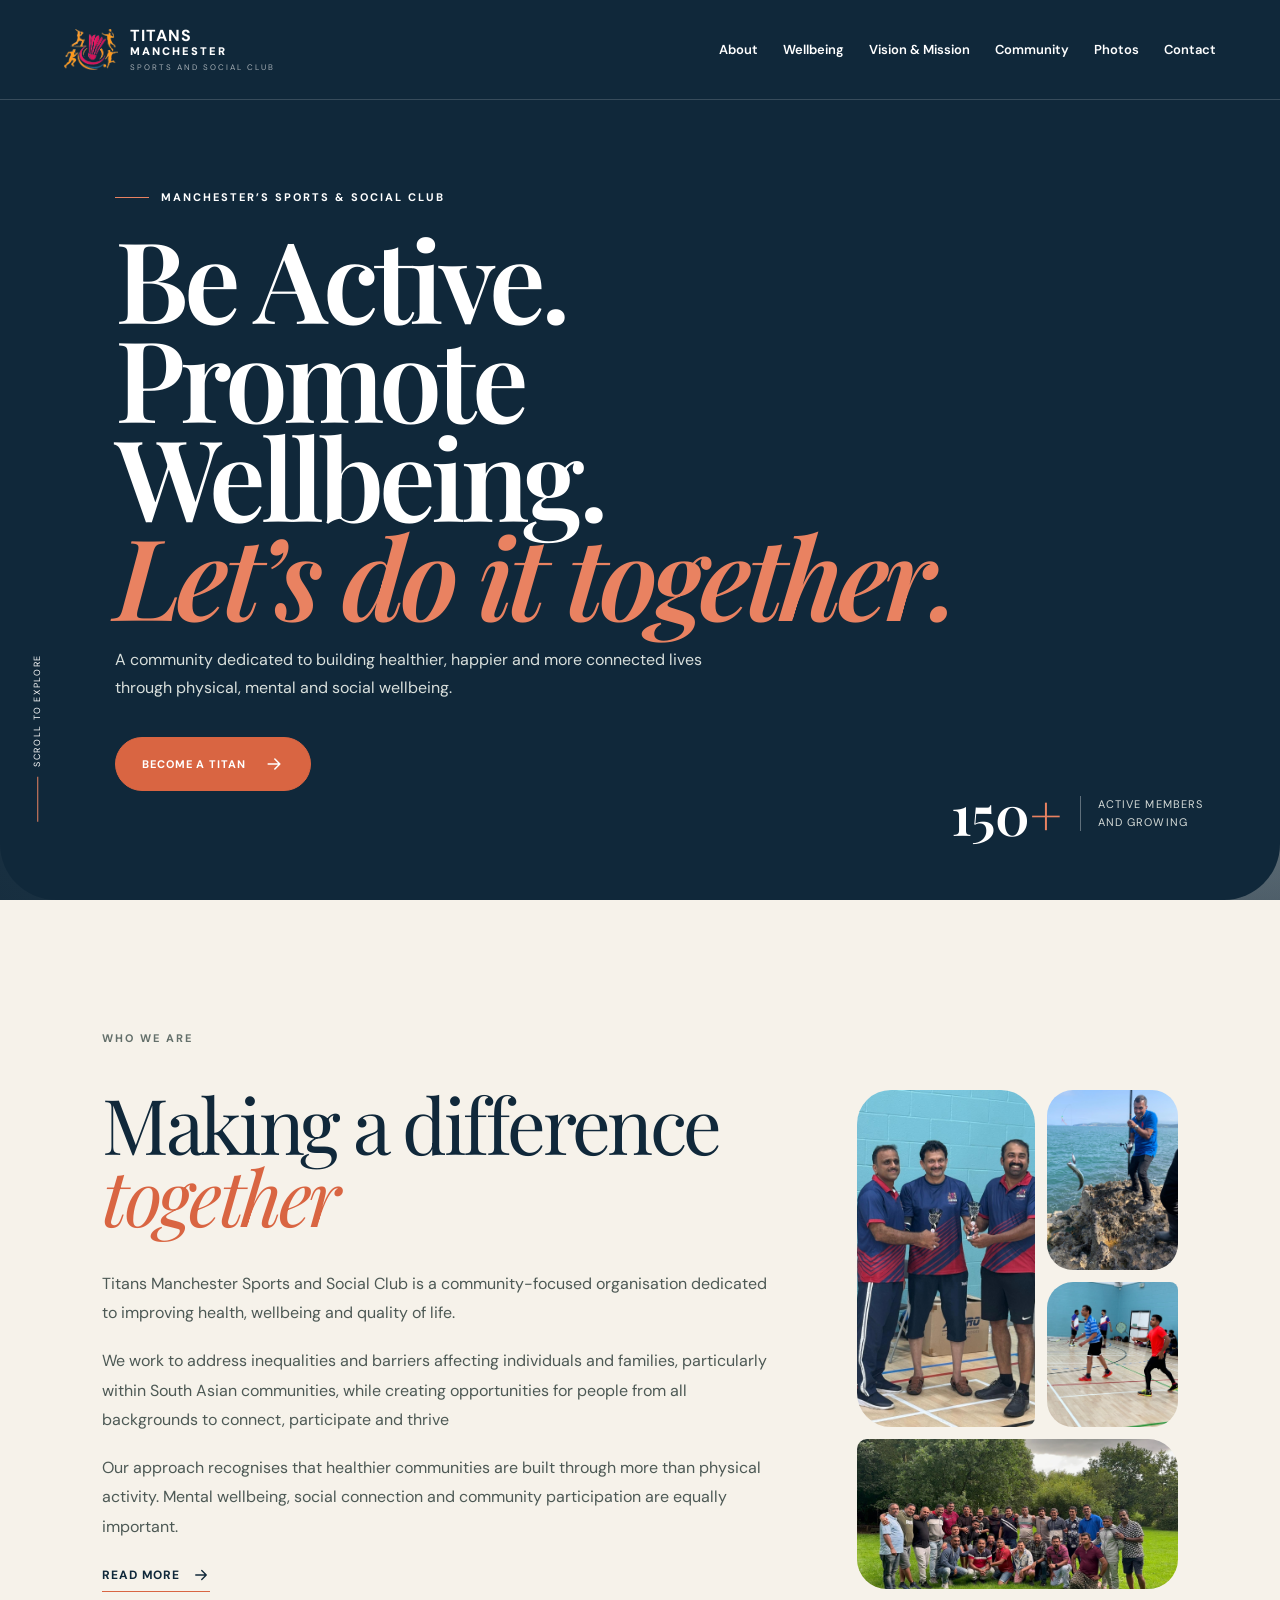
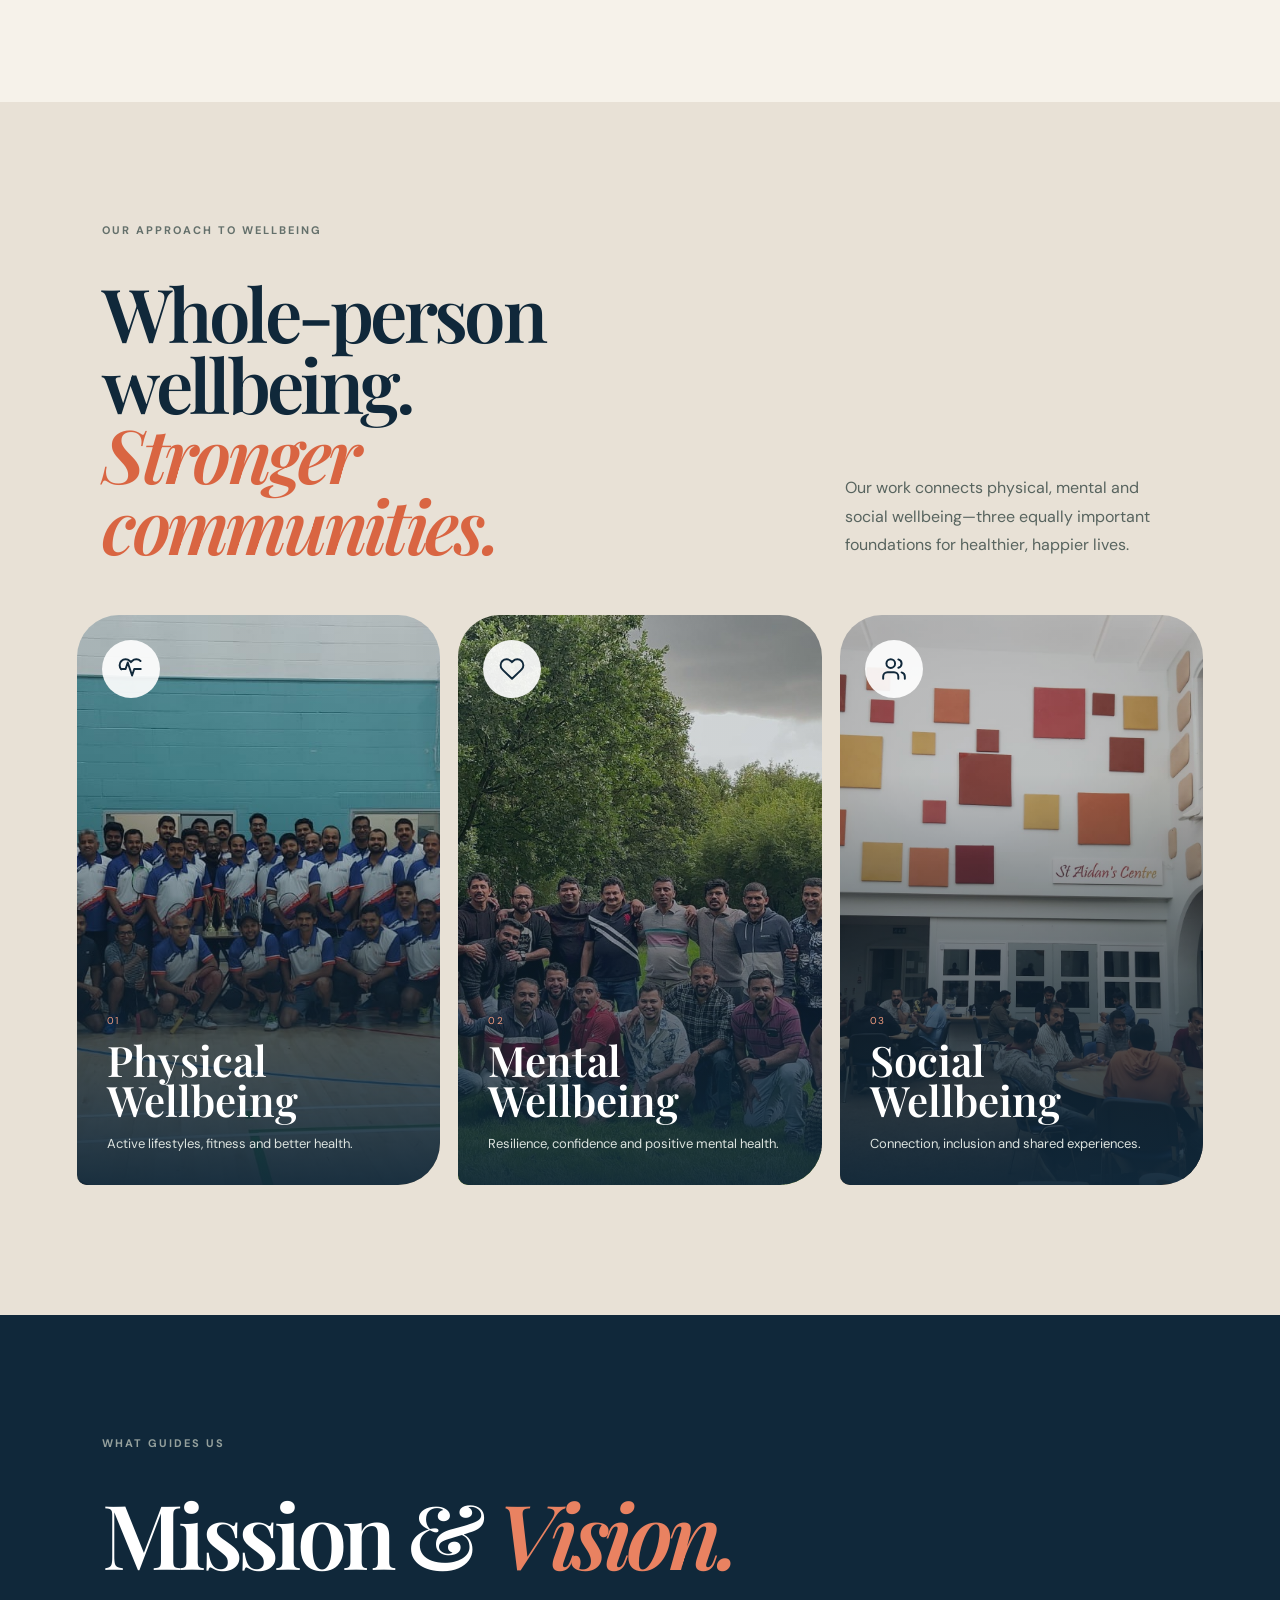
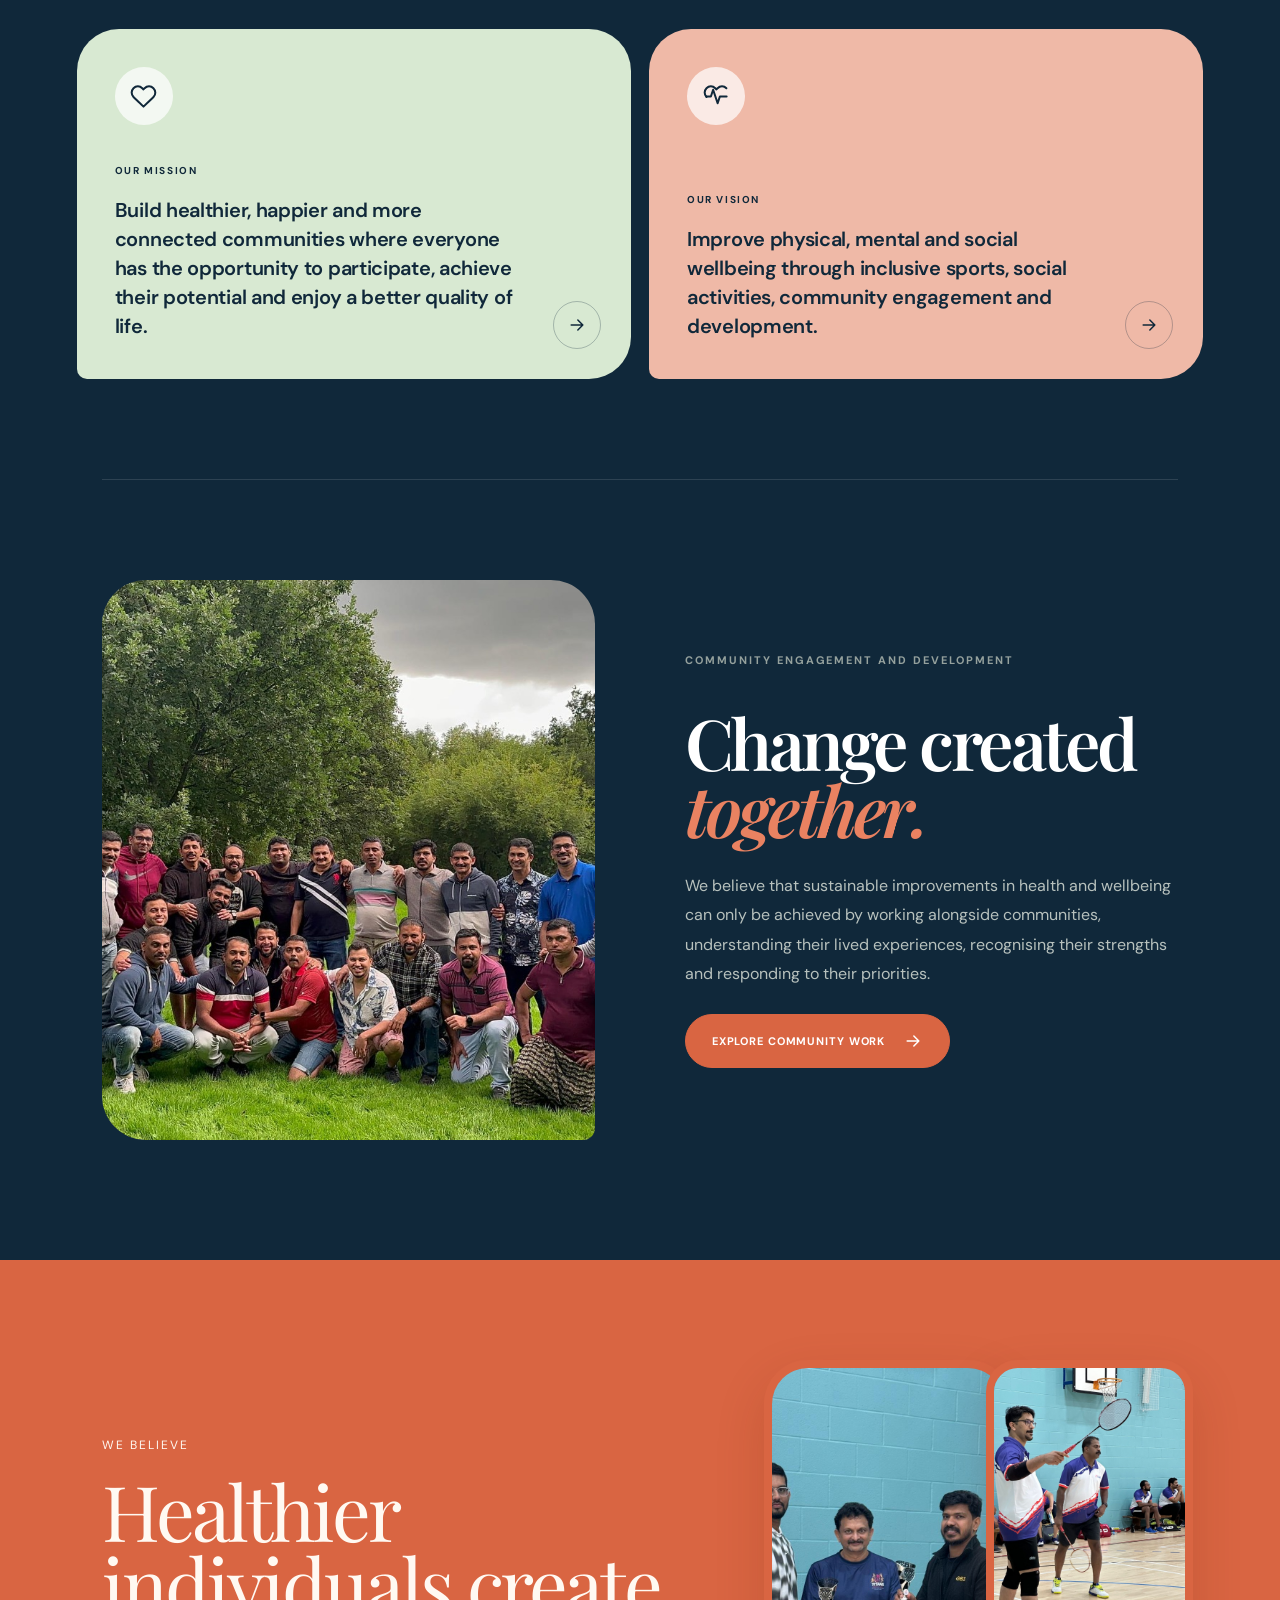
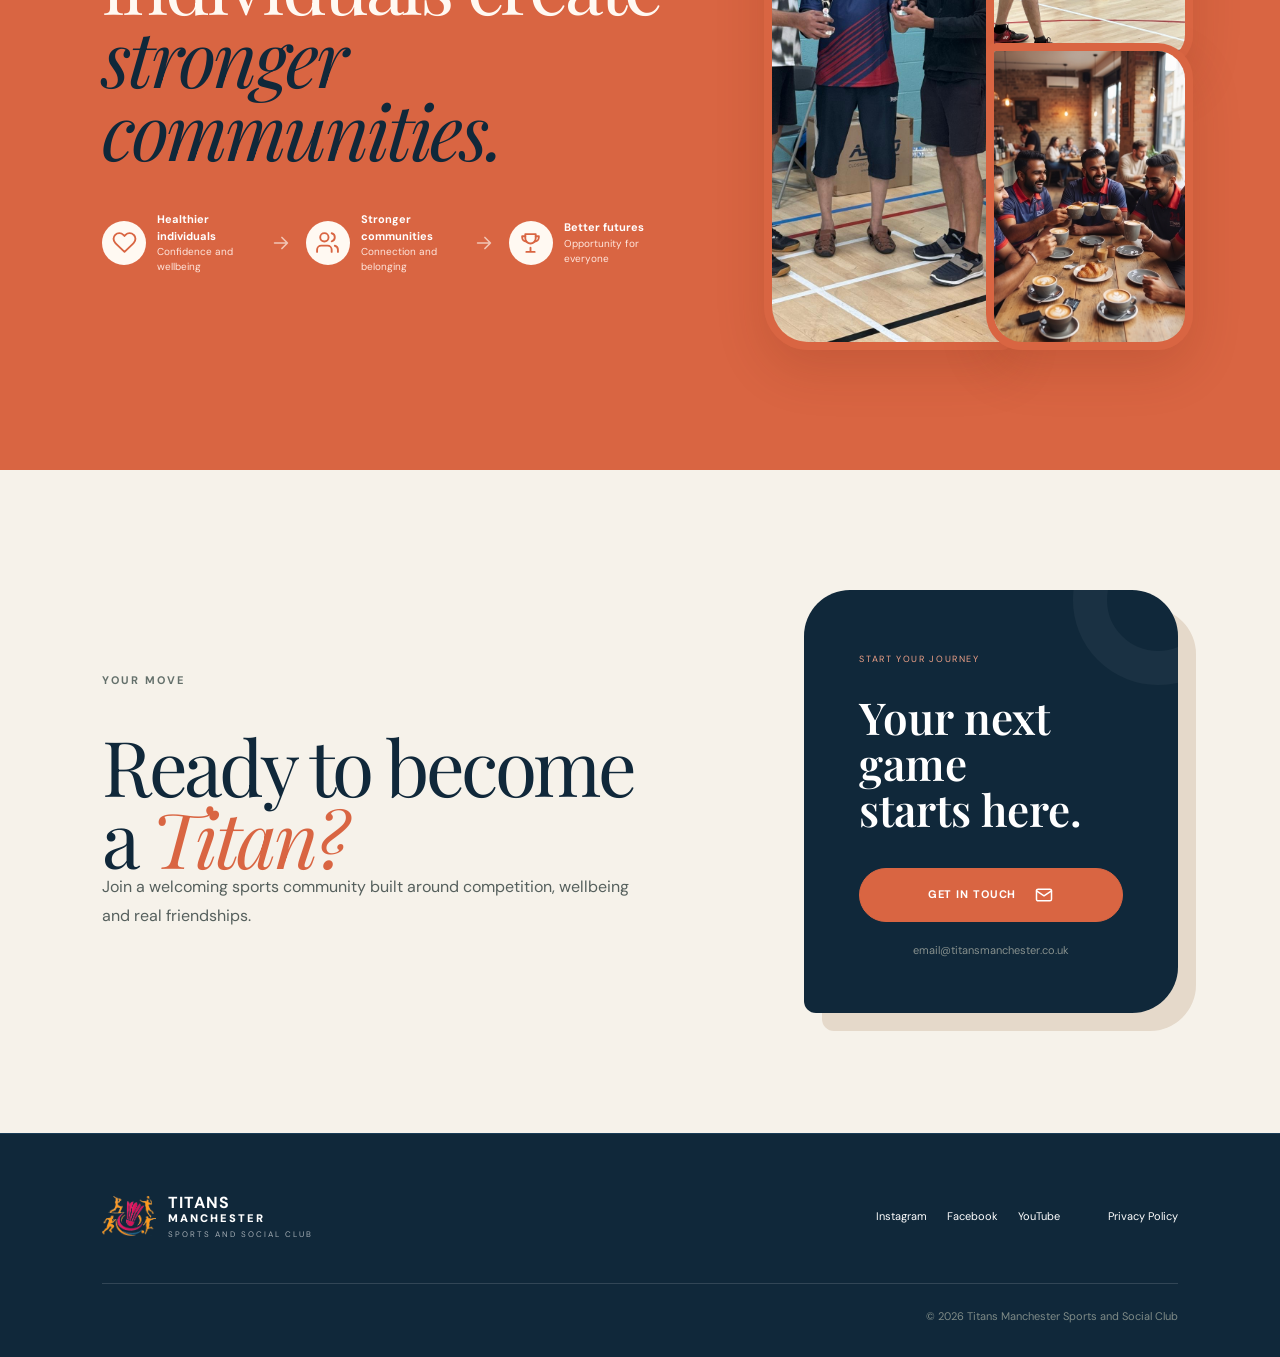
==== commit ce6104c4: "Privacy policy page, layout refinements and footer update Co-Authored-By: Claude Opus 5.5 <noreply@a" ====
--- a/index.html
+++ b/index.html
@@ -6,17 +6,17 @@
     <meta name="viewport" content="width=device-width, initial-scale=1.0" />
     <title>Titans Manchester Sports and Social Club</title>
     <link rel="shortcut icon" href="/favicon.png"><link rel="apple-touch-icon" sizes="180x180" href="/apple-touch-icon.png">
-    <meta name="description" content="Titans Sports and Social Club is a community-focused organisation dedicated to improving health, wellbeing and quality of life through sport and social activities. We provide a welcoming environment for people of all ages and abilities to come together, connect, and enjoy a range of activities that promote physical and mental wellbeing.">
+    <meta name="description" content="Titans Manchester Sports and Social Club is a community-focused organisation dedicated to improving health, wellbeing and quality of life through sport and social activities. We provide a welcoming environment for people of all ages and abilities to come together, connect, and enjoy a range of activities that promote physical and mental wellbeing.">
     <link rel="icon" href="/favicon.png">
     <meta property="og:title" content="Titans Manchester Sports and Social Club">
-    <meta property="og:description" content="Titans Sports and Social Club is a community-focused organisation dedicated to improving health, wellbeing and quality of life through sport and social activities. We provide a welcoming environment for people of all ages and abilities to come together, connect, and enjoy a range of activities that promote physical and mental wellbeing.">
-    <script type="module" crossorigin src="/assets/index-Bou_OmWa.js"></script>
-    <link rel="stylesheet" crossorigin href="/assets/index-CDC9Mvb2.css">
+    <meta property="og:description" content="Titans Manchester Sports and Social Club is a community-focused organisation dedicated to improving health, wellbeing and quality of life through sport and social activities. We provide a welcoming environment for people of all ages and abilities to come together, connect, and enjoy a range of activities that promote physical and mental wellbeing.">
+    <script type="module" crossorigin src="/assets/index-2Qfl6hzD.js"></script>
+    <link rel="stylesheet" crossorigin href="/assets/index-BfsLeTN1.css">
     <link rel="canonical" href="https://titansmanchester.co.uk/">
   </head>
   <body>
     
-    <div id="root"><link rel="preload" as="image" href="/titans-logo.png"/><link rel="preload" as="image" href="/prizes.jpeg"/><link rel="preload" as="image" href="/fishing.jpeg"/><link rel="preload" as="image" href="/players2.jpeg"/><link rel="preload" as="image" href="/community-running.jpg"/><link rel="preload" as="image" href="/group-badminton.jpeg"/><link rel="preload" as="image" href="/SocialWellbeing.jpeg"/><link rel="preload" as="image" href="/community-badminton.jpg"/><link rel="preload" as="image" href="/cafe-titan.jpg"/><main><nav class="nav "><a class="brand" href="#top" aria-label="Titans Manchester home"><img src="/titans-logo.png" alt=""/><span class="brand-name">TITANS<strong>MANCHESTER</strong><small>Sports and Social Club</small></span></a><div class="nav-links "><a href="/about">About</a><a href="/wellbeing">Wellbeing</a><a href="/vision">Vision &amp; Mission</a><a href="/community">Community</a><a href="/gallery">Photos</a><a href="/contact">Contact</a></div><button class="menu" aria-label="Toggle navigation"><svg width="25" height="25" viewBox="0 0 24 24" fill="none" stroke="currentColor" stroke-width="1.8" stroke-linecap="round" stroke-linejoin="round" aria-hidden="true"><path d="M4 7h16M4 12h16M4 17h16"></path></svg></button></nav><section class="hero" id="top"><video class="hero-video" autoPlay="" muted="" loop="" playsInline="" preload="metadata"><source src="/titans-hero.mp4" type="video/mp4"/></video><div class="hero-shade"></div><div class="hero-copy"><p class="eyebrow" data-reveal="true"><span></span> Manchester’s sports &amp; social club</p><h1 data-reveal="true">Be Active.<br/>Live Well.<br/><em>Belong.</em></h1><p class="hero-text" data-reveal="true">More than sport. A community dedicated to building healthier, happier and more connected lives through physical, mental and social wellbeing.</p><div class="hero-actions" data-reveal="true"><a href="#join" class="button primary">Become a Titan <svg width="20" height="20" viewBox="0 0 24 24" fill="none" stroke="currentColor" stroke-width="1.8" stroke-linecap="round" stroke-linejoin="round" aria-hidden="true"><path d="M5 12h14M13 6l6 6-6 6"></path></svg></a></div></div><div class="hero-stat"><strong>150<span>+</span></strong><p>Active members<br/>and growing</p></div><div class="scroll-cue"><span></span> Scroll to explore</div></section><section class="intro" id="about"><div class="section-tag" data-reveal="true">01 — Who we are</div><div class="intro-grid" id="community"><div class="intro-story" data-reveal="true"><h2>Making a difference <span>together</span></h2><div class="intro-content"><p>Titans Sports and Social Club is a community-focused organisation dedicated to improving health, wellbeing and quality of life.</p><p>We work to address inequalities and barriers affecting individuals and families, particularly within South Asian communities, while creating opportunities for people from all backgrounds to connect, participate and thrive</p><p>Our approach recognises that healthier communities are built through more than physical activity. Mental wellbeing, social connection and community participation are equally important.</p><a class="text-link" href="/about">Meet our community <svg width="18" height="18" viewBox="0 0 24 24" fill="none" stroke="currentColor" stroke-width="1.8" stroke-linecap="round" stroke-linejoin="round" aria-hidden="true"><path d="M5 12h14M13 6l6 6-6 6"></path></svg></a></div></div><div class="community-gallery" data-reveal="true"><img src="/prizes.jpeg" alt="A group warming up and stretching together"/><img src="/fishing.jpeg" alt="Men  fishing together"/><img src="/players2.jpeg" alt="Players enjoying a badminton session together"/><img src="/community-running.jpg" alt="A group of men running in a park"/></div></div></section><section class="home-wellbeing"><div class="home-wellbeing-heading" data-reveal="true"><div><div class="section-tag">02 — Our approach to wellbeing</div><h2>Whole-person wellbeing.<br/><span>Stronger communities.</span></h2></div><p>Our work connects physical, mental and social wellbeing—three equally important foundations for healthier, happier lives.</p></div><div class="home-pillar-grid"><a class="home-pillar-card" href="/wellbeing" data-reveal="true"><img src="/group-badminton.jpeg" alt="Fit Indian men running together outdoors"/><div class="home-pillar-shade"></div><div class="pillar-icon"><svg width="26" height="26" viewBox="0 0 24 24" fill="none" stroke="currentColor" stroke-width="1.8" stroke-linecap="round" stroke-linejoin="round" aria-hidden="true"><path d="M3 12h4l2-6 4 12 2-6h6"></path><path d="M20.8 4.6a5.5 5.5 0 0 0-7.8 0L12 5.7l-1.1-1.1a5.5 5.5 0 0 0-7.8 7.8"></path></svg></div><div><span>01</span><h3>Physical<br/>Wellbeing</h3><p>Active lifestyles, fitness and better health.</p></div></a><a class="home-pillar-card" href="/wellbeing" data-reveal="true"><img src="/community-running.jpg" alt="mindfulness"/><div class="home-pillar-shade"></div><div class="pillar-icon"><svg width="26" height="26" viewBox="0 0 24 24" fill="none" stroke="currentColor" stroke-width="1.8" stroke-linecap="round" stroke-linejoin="round" aria-hidden="true"><path d="M20.8 4.6a5.5 5.5 0 0 0-7.8 0L12 5.7l-1.1-1.1a5.5 5.5 0 0 0-7.8 7.8l1.1 1.1L12 21l7.8-7.5 1.1-1.1a5.5 5.5 0 0 0-.1-7.8Z"></path></svg></div><div><span>02</span><h3>Mental<br/>Wellbeing</h3><p>Resilience, confidence and positive mental health.</p></div></a><a class="home-pillar-card" href="/wellbeing" data-reveal="true"><img src="/SocialWellbeing.jpeg" alt="Happy friends connecting over coffee"/><div class="home-pillar-shade"></div><div class="pillar-icon"><svg width="26" height="26" viewBox="0 0 24 24" fill="none" stroke="currentColor" stroke-width="1.8" stroke-linecap="round" stroke-linejoin="round" aria-hidden="true"><path d="M16 21v-2a4 4 0 0 0-4-4H6a4 4 0 0 0-4 4v2"></path><circle cx="9" cy="7" r="4"></circle><path d="M22 21v-2a4 4 0 0 0-3-3.87M16 3.13a4 4 0 0 1 0 7.75"></path></svg></div><div><span>03</span><h3>Social<br/>Wellbeing</h3><p>Connection, inclusion and shared experiences.</p></div></a></div></section><section class="home-purpose-section" id="activities"><div class="home-purpose-heading" data-reveal="true"><div class="section-tag light">03 — What guides us</div><h2>Mission &amp; <span>Vision.</span></h2></div><div class="home-purpose-grid"><a class="home-purpose-card mission" href="/vision" data-reveal="true"><div class="pillar-icon"><svg width="27" height="27" viewBox="0 0 24 24" fill="none" stroke="currentColor" stroke-width="1.8" stroke-linecap="round" stroke-linejoin="round" aria-hidden="true"><path d="M20.8 4.6a5.5 5.5 0 0 0-7.8 0L12 5.7l-1.1-1.1a5.5 5.5 0 0 0-7.8 7.8l1.1 1.1L12 21l7.8-7.5 1.1-1.1a5.5 5.5 0 0 0-.1-7.8Z"></path></svg></div><span>Our Mission</span><h4>Build healthier, happier and more connected communities where everyone has the opportunity to participate, achieve their potential and enjoy a better quality of life.</h4><div class="purpose-arrow"><svg width="20" height="20" viewBox="0 0 24 24" fill="none" stroke="currentColor" stroke-width="1.8" stroke-linecap="round" stroke-linejoin="round" aria-hidden="true"><path d="M5 12h14M13 6l6 6-6 6"></path></svg></div></a><a class="home-purpose-card vision" href="/vision" data-reveal="true"><div class="pillar-icon"><svg width="27" height="27" viewBox="0 0 24 24" fill="none" stroke="currentColor" stroke-width="1.8" stroke-linecap="round" stroke-linejoin="round" aria-hidden="true"><path d="M3 12h4l2-6 4 12 2-6h6"></path><path d="M20.8 4.6a5.5 5.5 0 0 0-7.8 0L12 5.7l-1.1-1.1a5.5 5.5 0 0 0-7.8 7.8"></path></svg></div><span>Our Vision</span><h4>Improve physical, mental and social wellbeing through inclusive sports, social activities, community engagement and development.</h4><div class="purpose-arrow"><svg width="20" height="20" viewBox="0 0 24 24" fill="none" stroke="currentColor" stroke-width="1.8" stroke-linecap="round" stroke-linejoin="round" aria-hidden="true"><path d="M5 12h14M13 6l6 6-6 6"></path></svg></div></a></div><div class="home-community-block"><div class="home-community-image" data-reveal="true"><img src="/community-running.jpg" alt="Community members running together through a park"/></div><div class="home-community-copy" data-reveal="true"><div class="section-tag light">Community Engagement and Development</div><h2>Change created <span>together.</span></h2><p>We believe that sustainable improvements in health and wellbeing can only be achieved by working alongside communities, understanding their lived experiences, recognising their strengths and responding to their priorities.</p><a class="button primary" href="/community">Explore community work <svg width="20" height="20" viewBox="0 0 24 24" fill="none" stroke="currentColor" stroke-width="1.8" stroke-linecap="round" stroke-linejoin="round" aria-hidden="true"><path d="M5 12h14M13 6l6 6-6 6"></path></svg></a></div></div></section><section class="manifesto"><div class="manifesto-inner"><div class="manifesto-copy" data-reveal="true"><p>We Believe</p><h2 class="belief-headline">Healthier individuals create <span>stronger communities.</span></h2><div class="belief-flow"><div><i><svg width="25" height="25" viewBox="0 0 24 24" fill="none" stroke="currentColor" stroke-width="1.8" stroke-linecap="round" stroke-linejoin="round" aria-hidden="true"><path d="M20.8 4.6a5.5 5.5 0 0 0-7.8 0L12 5.7l-1.1-1.1a5.5 5.5 0 0 0-7.8 7.8l1.1 1.1L12 21l7.8-7.5 1.1-1.1a5.5 5.5 0 0 0-.1-7.8Z"></path></svg></i><span><b>Healthier individuals</b>Confidence and wellbeing</span></div><svg width="22" height="22" viewBox="0 0 24 24" fill="none" stroke="currentColor" stroke-width="1.8" stroke-linecap="round" stroke-linejoin="round" aria-hidden="true"><path d="M5 12h14M13 6l6 6-6 6"></path></svg><div><i><svg width="25" height="25" viewBox="0 0 24 24" fill="none" stroke="currentColor" stroke-width="1.8" stroke-linecap="round" stroke-linejoin="round" aria-hidden="true"><path d="M16 21v-2a4 4 0 0 0-4-4H6a4 4 0 0 0-4 4v2"></path><circle cx="9" cy="7" r="4"></circle><path d="M22 21v-2a4 4 0 0 0-3-3.87M16 3.13a4 4 0 0 1 0 7.75"></path></svg></i><span><b>Stronger communities</b>Connection and belonging</span></div><svg width="22" height="22" viewBox="0 0 24 24" fill="none" stroke="currentColor" stroke-width="1.8" stroke-linecap="round" stroke-linejoin="round" aria-hidden="true"><path d="M5 12h14M13 6l6 6-6 6"></path></svg><div><i><svg width="25" height="25" viewBox="0 0 24 24" fill="none" stroke="currentColor" stroke-width="1.8" stroke-linecap="round" stroke-linejoin="round" aria-hidden="true"><path d="M8 21h8M12 17v4M7 4h10v4a5 5 0 0 1-10 0V4Z"></path><path d="M7 6H4v1a4 4 0 0 0 4 4M17 6h3v1a4 4 0 0 1-4 4"></path></svg></i><span><b>Better futures</b>Opportunity for everyone</span></div></div></div><div class="manifesto-image" data-reveal="true"><div class="manifesto-collage"><img src="/community-running.jpg" alt="A healthy and connected community running together"/><img src="/community-badminton.jpg" alt="Members playing badminton together"/><img src="/cafe-titan.jpg" alt="Friends sharing a happy social moment"/></div><div class="manifesto-badge"><img src="/titans-logo.png" alt=""/><span>Better futures<br/>for everyone</span></div></div></div></section><section class="join" id="join"><div class="join-copy" data-reveal="true"><div class="section-tag">04 — Your move</div><h2>Ready to become<br/>a <span>Titan?</span></h2><p>Join a welcoming sports community built around competition, wellbeing and real friendships.</p></div><div class="join-card" data-reveal="true"><span class="join-label">Start your journey</span><h3>Your next game<br/>starts here.</h3><a href="mailto:email@titansmanchester.co.uk" class="button primary">Get in touch <svg width="20" height="20" viewBox="0 0 24 24" fill="none" stroke="currentColor" stroke-width="1.8" stroke-linecap="round" stroke-linejoin="round" aria-hidden="true"><rect x="3" y="5" width="18" height="14" rx="2"></rect><path d="m3 7 9 6 9-6"></path></svg></a><p>email@titansmanchester.co.uk</p></div></section><footer id="contact"><a class="brand" href="#top"><img src="/titans-logo.png" alt=""/><span class="brand-name">TITANS<strong>MANCHESTER</strong><small>Sports and Social Club</small></span></a><p>Sport. Community. Manchester.</p><div><a href="#">Instagram</a><a href="#">Facebook</a><a href="#">YouTube</a></div><div class="footer-legal"><a href="#/privacy">Privacy &amp; Cookie Policy</a><span>© 2025 Titans Manchester</span></div></footer></main></div>
+    <div id="root"><link rel="preload" as="image" href="/titans-logo.png"/><link rel="preload" as="image" href="/prizes.jpeg"/><link rel="preload" as="image" href="/fishing.jpeg"/><link rel="preload" as="image" href="/players2.jpeg"/><link rel="preload" as="image" href="/community-running.jpg"/><link rel="preload" as="image" href="/group-badminton.jpeg"/><link rel="preload" as="image" href="/SocialWellbeing.jpeg"/><link rel="preload" as="image" href="/players-badminton3.jpeg"/><link rel="preload" as="image" href="/community-badminton.jpg"/><link rel="preload" as="image" href="/cafe-titan.jpg"/><main><nav class="nav "><a class="brand" href="#top" aria-label="Titans Manchester home"><img src="/titans-logo.png" alt=""/><span class="brand-name">TITANS<strong>MANCHESTER</strong><small>Sports and Social Club</small></span></a><div class="nav-links "><a href="/about">About</a><a href="/wellbeing">Wellbeing</a><a href="/vision">Vision &amp; Mission</a><a href="/community">Community</a><a href="/gallery">Photos</a><a href="/contact">Contact</a></div><button class="menu" aria-label="Toggle navigation"><svg width="25" height="25" viewBox="0 0 24 24" fill="none" stroke="currentColor" stroke-width="1.8" stroke-linecap="round" stroke-linejoin="round" aria-hidden="true"><path d="M4 7h16M4 12h16M4 17h16"></path></svg></button></nav><section class="hero" id="top"><video class="hero-video" autoPlay="" muted="" loop="" playsInline="" preload="metadata"><source src="/titans-hero.mp4" type="video/mp4"/></video><div class="hero-shade"></div><div class="hero-copy"><p class="eyebrow" data-reveal="true"><span></span> Manchester’s sports &amp; social club</p><h1 data-reveal="true">Be Active.<br/>Promote Wellbeing.<br/><em>Let’s do it together.</em></h1><p class="hero-text" data-reveal="true">A community dedicated to building healthier, happier and more connected lives through physical, mental and social wellbeing.</p><div class="hero-actions" data-reveal="true"><a href="/contact" class="button primary">Become a Titan <svg width="20" height="20" viewBox="0 0 24 24" fill="none" stroke="currentColor" stroke-width="1.8" stroke-linecap="round" stroke-linejoin="round" aria-hidden="true"><path d="M5 12h14M13 6l6 6-6 6"></path></svg></a></div></div><div class="hero-stat"><strong>150<span>+</span></strong><p>Active members<br/>and growing</p></div><div class="scroll-cue"><span></span> Scroll to explore</div></section><section class="intro" id="about"><div class="section-tag" data-reveal="true">Who we are</div><div class="intro-grid" id="community"><div class="intro-story" data-reveal="true"><h2>Making a difference <span>together</span></h2><div class="intro-content"><p>Titans Manchester Sports and Social Club is a community-focused organisation dedicated to improving health, wellbeing and quality of life.</p><p>We work to address inequalities and barriers affecting individuals and families, particularly within South Asian communities, while creating opportunities for people from all backgrounds to connect, participate and thrive</p><p>Our approach recognises that healthier communities are built through more than physical activity. Mental wellbeing, social connection and community participation are equally important.</p><a class="text-link" href="/about">read more <svg width="18" height="18" viewBox="0 0 24 24" fill="none" stroke="currentColor" stroke-width="1.8" stroke-linecap="round" stroke-linejoin="round" aria-hidden="true"><path d="M5 12h14M13 6l6 6-6 6"></path></svg></a></div></div><div class="community-gallery" data-reveal="true"><img src="/prizes.jpeg" alt="A group warming up and stretching together"/><img src="/fishing.jpeg" alt="Men  fishing together"/><img src="/players2.jpeg" alt="Players enjoying a badminton session together"/><img src="/community-running.jpg" alt="A group of men running in a park"/></div></div></section><section class="home-wellbeing"><div class="home-wellbeing-heading" data-reveal="true"><div><div class="section-tag">Our approach to wellbeing</div><h2>Whole-person wellbeing.<br/><span>Stronger communities.</span></h2></div><p>Our work connects physical, mental and social wellbeing—three equally important foundations for healthier, happier lives.</p></div><div class="home-pillar-grid"><a class="home-pillar-card" href="/wellbeing" data-reveal="true"><img src="/group-badminton.jpeg" alt="Fit Indian men running together outdoors"/><div class="home-pillar-shade"></div><div class="pillar-icon"><svg width="26" height="26" viewBox="0 0 24 24" fill="none" stroke="currentColor" stroke-width="1.8" stroke-linecap="round" stroke-linejoin="round" aria-hidden="true"><path d="M3 12h4l2-6 4 12 2-6h6"></path><path d="M20.8 4.6a5.5 5.5 0 0 0-7.8 0L12 5.7l-1.1-1.1a5.5 5.5 0 0 0-7.8 7.8"></path></svg></div><div><span>01</span><h3>Physical<br/>Wellbeing</h3><p>Active lifestyles, fitness and better health.</p></div></a><a class="home-pillar-card" href="/wellbeing" data-reveal="true"><img src="/community-running.jpg" alt="mindfulness"/><div class="home-pillar-shade"></div><div class="pillar-icon"><svg width="26" height="26" viewBox="0 0 24 24" fill="none" stroke="currentColor" stroke-width="1.8" stroke-linecap="round" stroke-linejoin="round" aria-hidden="true"><path d="M20.8 4.6a5.5 5.5 0 0 0-7.8 0L12 5.7l-1.1-1.1a5.5 5.5 0 0 0-7.8 7.8l1.1 1.1L12 21l7.8-7.5 1.1-1.1a5.5 5.5 0 0 0-.1-7.8Z"></path></svg></div><div><span>02</span><h3>Mental<br/>Wellbeing</h3><p>Resilience, confidence and positive mental health.</p></div></a><a class="home-pillar-card" href="/wellbeing" data-reveal="true"><img src="/SocialWellbeing.jpeg" alt="Happy friends connecting over coffee"/><div class="home-pillar-shade"></div><div class="pillar-icon"><svg width="26" height="26" viewBox="0 0 24 24" fill="none" stroke="currentColor" stroke-width="1.8" stroke-linecap="round" stroke-linejoin="round" aria-hidden="true"><path d="M16 21v-2a4 4 0 0 0-4-4H6a4 4 0 0 0-4 4v2"></path><circle cx="9" cy="7" r="4"></circle><path d="M22 21v-2a4 4 0 0 0-3-3.87M16 3.13a4 4 0 0 1 0 7.75"></path></svg></div><div><span>03</span><h3>Social<br/>Wellbeing</h3><p>Connection, inclusion and shared experiences.</p></div></a></div></section><section class="home-purpose-section" id="activities"><div class="home-purpose-heading" data-reveal="true"><div class="section-tag light">What guides us</div><h2>Mission &amp; <span>Vision.</span></h2></div><div class="home-purpose-grid"><a class="home-purpose-card mission" href="/vision" data-reveal="true"><div class="pillar-icon"><svg width="27" height="27" viewBox="0 0 24 24" fill="none" stroke="currentColor" stroke-width="1.8" stroke-linecap="round" stroke-linejoin="round" aria-hidden="true"><path d="M20.8 4.6a5.5 5.5 0 0 0-7.8 0L12 5.7l-1.1-1.1a5.5 5.5 0 0 0-7.8 7.8l1.1 1.1L12 21l7.8-7.5 1.1-1.1a5.5 5.5 0 0 0-.1-7.8Z"></path></svg></div><span>Our Mission</span><h4>Build healthier, happier and more connected communities where everyone has the opportunity to participate, achieve their potential and enjoy a better quality of life.</h4><div class="purpose-arrow"><svg width="20" height="20" viewBox="0 0 24 24" fill="none" stroke="currentColor" stroke-width="1.8" stroke-linecap="round" stroke-linejoin="round" aria-hidden="true"><path d="M5 12h14M13 6l6 6-6 6"></path></svg></div></a><a class="home-purpose-card vision" href="/vision" data-reveal="true"><div class="pillar-icon"><svg width="27" height="27" viewBox="0 0 24 24" fill="none" stroke="currentColor" stroke-width="1.8" stroke-linecap="round" stroke-linejoin="round" aria-hidden="true"><path d="M3 12h4l2-6 4 12 2-6h6"></path><path d="M20.8 4.6a5.5 5.5 0 0 0-7.8 0L12 5.7l-1.1-1.1a5.5 5.5 0 0 0-7.8 7.8"></path></svg></div><span>Our Vision</span><h4>Improve physical, mental and social wellbeing through inclusive sports, social activities, community engagement and development.</h4><div class="purpose-arrow"><svg width="20" height="20" viewBox="0 0 24 24" fill="none" stroke="currentColor" stroke-width="1.8" stroke-linecap="round" stroke-linejoin="round" aria-hidden="true"><path d="M5 12h14M13 6l6 6-6 6"></path></svg></div></a></div><div class="home-community-block"><div class="home-community-image" data-reveal="true"><img src="/community-running.jpg" alt="Community members running together through a park"/></div><div class="home-community-copy" data-reveal="true"><div class="section-tag light">Community Engagement and Development</div><h2>Change created <span>together.</span></h2><p>We believe that sustainable improvements in health and wellbeing can only be achieved by working alongside communities, understanding their lived experiences, recognising their strengths and responding to their priorities.</p><a class="button primary" href="/community">Explore community work <svg width="20" height="20" viewBox="0 0 24 24" fill="none" stroke="currentColor" stroke-width="1.8" stroke-linecap="round" stroke-linejoin="round" aria-hidden="true"><path d="M5 12h14M13 6l6 6-6 6"></path></svg></a></div></div></section><section class="manifesto"><div class="manifesto-inner"><div class="manifesto-copy" data-reveal="true"><p>We Believe</p><h2 class="belief-headline">Healthier individuals create <span>stronger communities.</span></h2><div class="belief-flow"><div><i><svg width="25" height="25" viewBox="0 0 24 24" fill="none" stroke="currentColor" stroke-width="1.8" stroke-linecap="round" stroke-linejoin="round" aria-hidden="true"><path d="M20.8 4.6a5.5 5.5 0 0 0-7.8 0L12 5.7l-1.1-1.1a5.5 5.5 0 0 0-7.8 7.8l1.1 1.1L12 21l7.8-7.5 1.1-1.1a5.5 5.5 0 0 0-.1-7.8Z"></path></svg></i><span><b>Healthier individuals</b>Confidence and wellbeing</span></div><svg width="22" height="22" viewBox="0 0 24 24" fill="none" stroke="currentColor" stroke-width="1.8" stroke-linecap="round" stroke-linejoin="round" aria-hidden="true"><path d="M5 12h14M13 6l6 6-6 6"></path></svg><div><i><svg width="25" height="25" viewBox="0 0 24 24" fill="none" stroke="currentColor" stroke-width="1.8" stroke-linecap="round" stroke-linejoin="round" aria-hidden="true"><path d="M16 21v-2a4 4 0 0 0-4-4H6a4 4 0 0 0-4 4v2"></path><circle cx="9" cy="7" r="4"></circle><path d="M22 21v-2a4 4 0 0 0-3-3.87M16 3.13a4 4 0 0 1 0 7.75"></path></svg></i><span><b>Stronger communities</b>Connection and belonging</span></div><svg width="22" height="22" viewBox="0 0 24 24" fill="none" stroke="currentColor" stroke-width="1.8" stroke-linecap="round" stroke-linejoin="round" aria-hidden="true"><path d="M5 12h14M13 6l6 6-6 6"></path></svg><div><i><svg width="25" height="25" viewBox="0 0 24 24" fill="none" stroke="currentColor" stroke-width="1.8" stroke-linecap="round" stroke-linejoin="round" aria-hidden="true"><path d="M8 21h8M12 17v4M7 4h10v4a5 5 0 0 1-10 0V4Z"></path><path d="M7 6H4v1a4 4 0 0 0 4 4M17 6h3v1a4 4 0 0 1-4 4"></path></svg></i><span><b>Better futures</b>Opportunity for everyone</span></div></div></div><div class="manifesto-image" data-reveal="true"><div class="manifesto-collage"><img src="/players-badminton3.jpeg" alt="A healthy and connected community running together"/><img src="/community-badminton.jpg" alt="Members playing badminton together"/><img src="/cafe-titan.jpg" alt="Friends sharing a happy social moment"/></div></div></div></section><section class="join" id="join"><div class="join-copy" data-reveal="true"><div class="section-tag">Your move</div><h2>Ready to become<br/>a <span>Titan?</span></h2><p>Join a welcoming sports community built around competition, wellbeing and real friendships.</p></div><div class="join-card" data-reveal="true"><span class="join-label">Start your journey</span><h3>Your next game<br/>starts here.</h3><a href="/contact" class="button primary">Get in touch <svg width="20" height="20" viewBox="0 0 24 24" fill="none" stroke="currentColor" stroke-width="1.8" stroke-linecap="round" stroke-linejoin="round" aria-hidden="true"><rect x="3" y="5" width="18" height="14" rx="2"></rect><path d="m3 7 9 6 9-6"></path></svg></a><p><a href="mailto:email@titansmanchester.co.uk">email@titansmanchester.co.uk</a></p></div></section><footer id="contact"><a class="brand" href="#top"><img src="/titans-logo.png" alt=""/><span class="brand-name">TITANS<strong>MANCHESTER</strong><small>Sports and Social Club</small></span></a><div><a href="#">Instagram</a><a href="#">Facebook</a><a href="#">YouTube</a></div><div class="footer-legal"><a href="/privacy">Privacy Policy</a></div><p class="footer-copyright">© <!-- -->2026<!-- --> Titans Manchester Sports and Social Club</p></footer></main></div>
     
   </body>
 </html>
--- a/assets/index-BfsLeTN1.css
+++ b/assets/index-BfsLeTN1.css
@@ -0,0 +1 @@
+@import "https://fonts.googleapis.com/css2?family=DM+Sans:wght@400;500;600;700&family=Playfair+Display:ital,wght@0,600;1,600&display=swap";@layer components;@layer properties{@supports (((-webkit-hyphens:none)) and (not (margin-trim:inline))) or ((-moz-orient:inline) and (not (color:rgb(from red r g b)))){*,:before,:after,::backdrop{--tw-rotate-x:initial;--tw-rotate-y:initial;--tw-rotate-z:initial;--tw-skew-x:initial;--tw-skew-y:initial;--tw-blur:initial;--tw-brightness:initial;--tw-contrast:initial;--tw-grayscale:initial;--tw-hue-rotate:initial;--tw-invert:initial;--tw-opacity:initial;--tw-saturate:initial;--tw-sepia:initial;--tw-drop-shadow:initial;--tw-drop-shadow-color:initial;--tw-drop-shadow-alpha:100%;--tw-drop-shadow-size:initial}}}@layer theme{:root,:host{--font-sans:"DM Sans", sans-serif;--font-mono:ui-monospace, SFMono-Regular, Menlo, Monaco, Consolas, "Liberation Mono", "Courier New", monospace;--spacing:.25rem;--default-font-family:var(--font-sans);--default-mono-font-family:var(--font-mono)}}@layer base{*,:after,:before,::backdrop{box-sizing:border-box;border:0 solid;margin:0;padding:0}::file-selector-button{box-sizing:border-box;border:0 solid;margin:0;padding:0}html,:host{-webkit-text-size-adjust:100%;tab-size:4;line-height:1.5;font-family:var(--default-font-family,ui-sans-serif, system-ui, sans-serif, "Apple Color Emoji", "Segoe UI Emoji", "Segoe UI Symbol", "Noto Color Emoji");font-feature-settings:var(--default-font-feature-settings,normal);font-variation-settings:var(--default-font-variation-settings,normal);-webkit-tap-highlight-color:transparent}hr{height:0;color:inherit;border-top-width:1px}abbr:where([title]){-webkit-text-decoration:underline dotted;text-decoration:underline dotted}h1,h2,h3,h4,h5,h6{font-size:inherit;font-weight:inherit}a{color:inherit;-webkit-text-decoration:inherit;-webkit-text-decoration:inherit;-webkit-text-decoration:inherit;-webkit-text-decoration:inherit;text-decoration:inherit}b,strong{font-weight:bolder}code,kbd,samp,pre{font-family:var(--default-mono-font-family,ui-monospace, SFMono-Regular, Menlo, Monaco, Consolas, "Liberation Mono", "Courier New", monospace);font-feature-settings:var(--default-mono-font-feature-settings,normal);font-variation-settings:var(--default-mono-font-variation-settings,normal);font-size:1em}small{font-size:80%}sub,sup{vertical-align:baseline;font-size:75%;line-height:0;position:relative}sub{bottom:-.25em}sup{top:-.5em}table{text-indent:0;border-color:inherit;border-collapse:collapse}:-moz-focusring{outline:auto}progress{vertical-align:baseline}summary{display:list-item}ol,ul,menu{list-style:none}img,svg,video,canvas,audio,iframe,embed,object{vertical-align:middle;display:block}img,video{max-width:100%;height:auto}button,input,select,optgroup,textarea{font:inherit;font-feature-settings:inherit;font-variation-settings:inherit;letter-spacing:inherit;color:inherit;opacity:1;background-color:#0000;border-radius:0}::file-selector-button{font:inherit;font-feature-settings:inherit;font-variation-settings:inherit;letter-spacing:inherit;color:inherit;opacity:1;background-color:#0000;border-radius:0}:where(select:is([multiple],[size])) optgroup{font-weight:bolder}:where(select:is([multiple],[size])) optgroup option{padding-inline-start:20px}::file-selector-button{margin-inline-end:4px}::placeholder{opacity:1}@supports (not ((-webkit-appearance:-apple-pay-button))) or (contain-intrinsic-size:1px){::placeholder{color:currentColor}@supports (color:color-mix(in lab, red, red)){::placeholder{color:color-mix(in oklab, currentcolor 50%, transparent)}}}textarea{resize:vertical}::-webkit-search-decoration{-webkit-appearance:none}::-webkit-date-and-time-value{min-height:1lh;text-align:inherit}::-webkit-datetime-edit{display:inline-flex}::-webkit-datetime-edit-fields-wrapper{padding:0}::-webkit-datetime-edit{padding-block:0}::-webkit-datetime-edit-year-field{padding-block:0}::-webkit-datetime-edit-month-field{padding-block:0}::-webkit-datetime-edit-day-field{padding-block:0}::-webkit-datetime-edit-hour-field{padding-block:0}::-webkit-datetime-edit-minute-field{padding-block:0}::-webkit-datetime-edit-second-field{padding-block:0}::-webkit-datetime-edit-millisecond-field{padding-block:0}::-webkit-datetime-edit-meridiem-field{padding-block:0}::-webkit-calendar-picker-indicator{line-height:1}:-moz-ui-invalid{box-shadow:none}button,input:where([type=button],[type=reset],[type=submit]){appearance:button}::file-selector-button{appearance:button}::-webkit-inner-spin-button{height:auto}::-webkit-outer-spin-button{height:auto}[hidden]:where(:not([hidden=until-found])){display:none!important}html{scroll-behavior:smooth}body{color:#10283a;background:#f6f2ea;font-family:DM Sans,sans-serif}a{text-decoration:none}button{cursor:pointer}}@layer utilities{.fixed{position:fixed}.static{position:static}.start{inset-inline-start:var(--spacing)}.end{inset-inline-end:var(--spacing)}.grid{display:grid}.hidden{display:none}.inline{display:inline}.table{display:table}.transform{transform:var(--tw-rotate-x,) var(--tw-rotate-y,) var(--tw-rotate-z,) var(--tw-skew-x,) var(--tw-skew-y,)}.filter{filter:var(--tw-blur,) var(--tw-brightness,) var(--tw-contrast,) var(--tw-grayscale,) var(--tw-hue-rotate,) var(--tw-invert,) var(--tw-saturate,) var(--tw-sepia,) var(--tw-drop-shadow,)}}main{overflow:hidden}.reveal-ready [data-reveal]{opacity:0;transition:opacity 1.15s cubic-bezier(.2,.7,.2,1),transform 1.15s cubic-bezier(.2,.7,.2,1);transform:translateY(48px)}.reveal-ready [data-reveal].is-visible{opacity:1;transform:translateY(0)}.activity-grid [data-reveal]:nth-child(2){transition-delay:.14s}.activity-grid [data-reveal]:nth-child(3){transition-delay:.28s}.activity-grid [data-reveal]:nth-child(4){transition-delay:.42s}.community-gallery[data-reveal],.join-card[data-reveal]{transition-delay:.18s}.hero-copy .eyebrow[data-reveal]{transition-delay:.12s}.hero-copy h1[data-reveal]{transition-delay:.28s}.hero-copy .hero-text[data-reveal]{transition-delay:.44s}.hero-copy .hero-actions[data-reveal]{transition-delay:.58s}.nav{z-index:20;color:#fff;background:0 0;border-bottom:1px solid #ffffff2b;justify-content:space-between;align-items:center;width:100%;height:100px;padding:0 5vw;transition:height .35s,background .35s,box-shadow .35s,-webkit-backdrop-filter .35s,backdrop-filter .35s;display:flex;position:fixed;top:0;left:0}.nav.scrolled{-webkit-backdrop-filter:blur(16px);backdrop-filter:blur(16px);background:#10283aeb;border-bottom-color:#ffffff14;height:78px;box-shadow:0 10px 30px #07172220}.brand{color:inherit;letter-spacing:.06em;align-items:center;gap:12px;font:700 16px/1 DM Sans,sans-serif;display:flex}.brand img{object-fit:contain;flex:none;width:54px;height:54px}.brand-name{flex-direction:column;gap:2px;display:flex}.brand-name strong{letter-spacing:.18em;font-size:11px}.nav .brand img{transition:width .35s,height .35s}.nav.scrolled .brand img{width:46px;height:46px}.brand small{letter-spacing:.25em;text-transform:uppercase;opacity:.62;margin-top:4px;font:8px/1 DM Sans,sans-serif;display:block}.nav-links{align-items:center;gap:25px;font-size:13px;font-weight:600;display:flex}.nav-links a{color:inherit;transition:color .25s}.nav-links>a:hover{color:#e98261}.nav-cta{background:#fff;border-radius:999px;align-items:center;gap:10px;padding:13px 18px;display:flex;color:#10283a!important}.menu{color:#fff;background:0 0;border:0;display:none}.hero{color:#fff;background:#10283a;border-radius:0 0 56px 56px;align-items:center;height:100vh;min-height:790px;display:flex;position:relative}.hero-video{object-fit:cover;width:100%;height:100%;position:absolute;inset:0}.hero-shade{background:linear-gradient(90deg,#10283aeb 0%,#10283abf 45%,#10283a4d 78%),linear-gradient(#0000 52%,#10283a9c);position:absolute;inset:0}.hero-copy{z-index:2;width:min(850px,90vw);margin-left:9vw;padding-top:80px;position:relative}.eyebrow,.section-tag{text-transform:uppercase;letter-spacing:.18em;align-items:center;gap:12px;font-size:11px;font-weight:700;display:flex}.eyebrow span{background:#e98261;width:34px;height:1px}.hero h1,h2{letter-spacing:-.045em;font-family:Playfair Display,serif}.hero h1{margin:22px 0;font-size:clamp(68px,8.8vw,140px);font-weight:600;line-height:.88}.hero h1 em{color:#e98261;font-style:italic}.hero-text{color:#d8dfdc;max-width:590px;font-size:16px;line-height:1.75}.hero-actions{gap:12px;margin-top:35px;display:flex}.button{text-transform:uppercase;letter-spacing:.08em;color:#fff;border:1px solid #ffffff4d;border-radius:999px;justify-content:center;align-items:center;gap:18px;min-height:54px;padding:0 26px;font-size:11px;font-weight:700;transition:transform .25s,background .25s;display:inline-flex}.button:hover{transform:translateY(-3px)}.button.primary{color:#fff;background:#d96542;border-color:#d96542}.button.ghost:hover{color:#10283a;background:#fff}.hero-stat{z-index:2;align-items:center;gap:18px;display:flex;position:absolute;bottom:7%;right:6vw}.hero-stat strong{font:600 55px/.85 Playfair Display}.hero-stat strong span{color:#e98261}.hero-stat p{color:#d5dbd8;text-transform:uppercase;letter-spacing:.1em;border-left:1px solid #fff5;padding-left:17px;font-size:11px;line-height:1.6}.scroll-cue{z-index:2;transform-origin:0;letter-spacing:.18em;text-transform:uppercase;align-items:center;gap:10px;font-size:9px;display:flex;position:absolute;bottom:8%;left:3vw;transform:rotate(-90deg)}.scroll-cue span{background:#e98261;width:45px;height:1px}.intro{padding:130px 8vw 110px}.section-tag{color:#64706b;margin-bottom:40px}.section-tag.light{color:#95a19d}.intro-grid{grid-template-columns:1.35fr .65fr;align-items:stretch;gap:7vw;display:grid}.intro h2,.activity-heading h2,.join h2{margin:0;font-size:clamp(46px,6vw,90px);line-height:.94}h2 span{color:#d96542;-webkit-text-stroke:0;font-style:italic}.intro-grid p{color:#4d5955;font-size:16px;line-height:1.85}.intro-content{max-width:680px;margin-top:38px}.intro-content p+p{margin-top:18px}.text-link{color:#10283a;text-transform:uppercase;letter-spacing:.07em;border-bottom:1px solid #d96542;align-items:center;gap:12px;margin-top:24px;padding-bottom:7px;font-size:12px;font-weight:700;display:inline-flex}.community-gallery{grid-template-rows:180px 145px 150px;grid-template-columns:1.15fr .85fr;align-self:center;gap:12px;display:grid}.community-gallery img{object-fit:cover;border-radius:26px;width:100%;height:100%}.community-gallery img:first-child{border-radius:34px 34px 10px;grid-row:span 2}.community-gallery img:nth-child(3){border-radius:26px 8px 26px 26px}.community-gallery img:last-child{border-radius:10px 30px 30px;grid-column:1/-1}.home-wellbeing{background:#e8e1d6;padding:120px 6vw 130px}.home-wellbeing-heading{grid-template-columns:1.25fr .65fr;align-items:end;gap:8vw;margin:0 2vw 55px;display:grid}.home-wellbeing-heading h2{letter-spacing:-.05em;margin:0;font:600 clamp(48px,5.8vw,88px)/.95 Playfair Display}.home-wellbeing-heading h2 span{color:#d96542;font-style:italic}.home-wellbeing-heading>p{color:#58645f;line-height:1.8}.home-pillar-grid{grid-template-columns:repeat(3,1fr);gap:18px;display:grid}.home-pillar-card{color:#fff;border-radius:42px 42px 42px 10px;height:570px;position:relative;overflow:hidden}.home-pillar-card>img{object-fit:cover;object-position:50% 50%;width:100%;height:100%;animation:16s ease-in-out infinite paused pillar-pan;position:absolute;inset:0}.home-pillar-card:hover>img,.home-pillar-card:focus-visible>img{animation-play-state:running}@keyframes pillar-pan{0%,to{object-position:50% 50%}25%{object-position:0% 0%}75%{object-position:100% 100%}}.home-pillar-shade{background:linear-gradient(#10283a2b 28%,#10283af2 100%);position:absolute;inset:0}.home-pillar-card>.pillar-icon{background:#ffffffe8;position:absolute;top:25px;left:25px}.home-pillar-card>div:last-child{position:absolute;bottom:30px;left:30px;right:30px}.home-pillar-card>div:last-child>span{color:#ef9b7e;letter-spacing:.16em;font-size:10px}.home-pillar-card h3{margin:10px 0 14px;font:600 42px/.95 Playfair Display}.home-pillar-card p{color:#dce3df;margin:0;font-size:13px;line-height:1.6}.home-pillar-grid [data-reveal]:nth-child(2){transition-delay:.16s}.home-pillar-grid [data-reveal]:nth-child(3){transition-delay:.32s}.activity-section{color:#fff;background:#10283a;padding:115px 4vw 85px}.activity-heading{justify-content:space-between;align-items:end;margin:0 4vw 55px;display:flex}.activity-heading p{color:#9aa4a0;max-width:420px;line-height:1.7}.activity-grid{grid-template-columns:repeat(4,1fr);gap:18px;display:grid}.activity-card{color:#fff;border-radius:42px 42px 42px 10px;height:520px;position:relative;overflow:hidden;transform:translateZ(0)}.activity-card img{object-fit:cover;filter:grayscale(.25)brightness(.74);width:100%;height:100%;transition:transform .7s cubic-bezier(.2,.7,.2,1),filter .4s}.activity-card:hover img{filter:grayscale(0)brightness(.85);transform:scale(1.07)}.card-overlay{background:linear-gradient(#0000 35%,#07110fe8);position:absolute;inset:0}.card-number{opacity:.7;letter-spacing:.15em;font-size:10px;position:absolute;top:22px;left:22px}.card-copy{position:absolute;bottom:28px;left:25px}.card-copy span{color:#f0a288;text-transform:uppercase;letter-spacing:.15em;font-size:9px}.card-copy h3{margin:8px 0 0;font:600 34px/1 Playfair Display}.card-arrow{-webkit-backdrop-filter:blur(8px);backdrop-filter:blur(8px);border:1px solid #fff6;border-radius:50%;place-items:center;width:48px;height:48px;transition:background .3s,color .3s,transform .3s;display:grid;position:absolute;bottom:25px;right:22px}.activity-card:hover .card-arrow{color:#fff;background:#d96542;border-color:#d96542;transform:rotate(-35deg)}.home-purpose-section{color:#fff;background:#10283a;padding:120px 6vw}.home-purpose-heading{margin:0 2vw 55px}.home-purpose-heading h2{letter-spacing:-.055em;margin:0;font:600 clamp(54px,7vw,105px)/.92 Playfair Display}.home-purpose-heading h2 span,.home-community-copy h2 span{color:#e98261;font-style:italic}.home-purpose-grid{grid-template-columns:1fr 1fr;gap:18px;margin-bottom:100px;display:grid}.home-purpose-card{color:#10283a;border-radius:42px 42px 42px 10px;flex-direction:column;min-height:350px;padding:38px;display:flex;position:relative;overflow:hidden}.home-purpose-card.mission{background:#d8e9d2}.home-purpose-card.vision{background:#efb9a7}.home-purpose-card>span{letter-spacing:.16em;text-transform:uppercase;margin-top:auto;margin-bottom:18px;font-size:10px;font-weight:700}.home-purpose-card h4{letter-spacing:-.015em;max-width:620px;margin:0 76px 0 0;font:600 20px/1.45 DM Sans}.purpose-arrow{border:1px solid #10283a45;border-radius:50%;place-items:center;width:48px;height:48px;transition:transform .3s,background .3s,color .3s;display:grid;position:absolute;bottom:30px;right:30px}.home-purpose-card:hover .purpose-arrow{color:#fff;background:#10283a;transform:rotate(-35deg)}.home-purpose-grid [data-reveal]:nth-child(2){transition-delay:.18s}.home-community-block{border-top:1px solid #ffffff1f;grid-template-columns:1fr 1fr;align-items:center;gap:7vw;margin:0 2vw;padding-top:100px;display:grid}.home-community-image{height:560px}.home-community-image img{object-fit:cover;border-radius:44px 44px 12px;width:100%;height:100%}.home-community-copy h2{letter-spacing:-.05em;margin:0 0 28px;font:600 clamp(48px,5.5vw,82px)/.95 Playfair Display}.home-community-copy p{color:#b7c1bd;max-width:640px;font-size:16px;line-height:1.85}.home-community-copy .button{margin-top:25px}.manifesto{color:#fff9f2;background:#d96542;padding:0 0 110px;position:relative}.marquee{white-space:nowrap;letter-spacing:.14em;border-bottom:1px solid #ffffff42;padding:19px 0;font:600 13px DM Sans;display:flex;overflow:hidden}.marquee span{animation:18s linear infinite marquee}.manifesto-inner{grid-template-columns:1.15fr .85fr;align-items:center;gap:8vw;padding:100px 8vw 10px;display:grid}.manifesto-copy>p{text-transform:uppercase;letter-spacing:.16em;font-size:12px}.manifesto h2{margin:20px 0 45px;line-height:.95}.manifesto h2.belief-headline{letter-spacing:-.04em;max-width:850px;font-size:clamp(52px,6vw,88px)}.manifesto h2 span{color:#10283a;font-style:italic;display:block}.belief-flow{grid-template-columns:1fr auto 1fr auto 1fr;align-items:center;gap:14px;display:grid}.belief-flow>svg{opacity:.65}.belief-flow>div{align-items:center;gap:11px;display:flex}.belief-flow i{color:#d96542;background:#fff9f2;border-radius:50%;flex:none;place-items:center;width:44px;height:44px;font-style:normal;display:grid}.belief-flow span{color:#ffe6dd;font-size:10px;line-height:1.5}.belief-flow b{color:#fff;font-size:11px;display:block}.manifesto-image{height:590px;position:relative}.manifesto-collage{position:absolute;inset:0}.manifesto-collage img{object-fit:cover;position:absolute;box-shadow:0 20px 50px #61200f29}.manifesto-collage img:first-child{border:8px solid #d96542;border-radius:44px 44px 10px;width:60%;height:100%;top:0;left:0}.manifesto-collage img:nth-child(2){border:8px solid #d96542;border-radius:32px 32px 32px 9px;width:50%;height:52%;top:0;right:-15px}.manifesto-collage img:nth-child(3){border:8px solid #d96542;border-radius:10px 36px 36px;width:50%;height:52%;bottom:0;right:-15px}.join{grid-template-columns:1fr .65fr;align-items:center;gap:10vw;padding:120px 8vw;display:grid}.join h2 span{color:#d96542}.join-copy>p{color:#56605d;max-width:540px;line-height:1.8}.join-card{color:#fff;background:#10283a;border-radius:46px 46px 46px 12px;padding:55px;position:relative;overflow:hidden;box-shadow:18px 18px #e5d9ca}.join-card:after{content:"";pointer-events:none;border:34px solid #ffffff0b;border-radius:50%;width:170px;height:170px;position:absolute;top:-75px;right:-65px}.join-label{color:#f0a288;text-transform:uppercase;letter-spacing:.18em;font-size:9px}.join-card h3{margin:25px 0 35px;font:600 44px/1.05 Playfair Display}.join-card .button{width:100%}.join-card>p{text-align:center;color:#87908d;margin:20px 0 0;font-size:11px}footer{color:#fff;background:#10283a;border-top:1px solid #1a3d57;grid-template-columns:1fr auto auto;align-items:center;gap:30px 48px;padding:55px 8vw 32px;font-size:11px;display:grid}footer>p{color:#7f8b87}footer>.footer-copyright{text-align:right;border-top:1px solid #ffffff24;grid-column:1/-1;margin:10px 0 0;padding-top:24px}footer>div{gap:20px;display:flex}footer>div a{color:#fff}footer>span{color:#68726f}.footer-legal{text-align:right;flex-direction:column;align-items:flex-end;gap:8px}.footer-legal span{color:#68726f;white-space:nowrap}.about-hero{color:#fff;background:#10283a;align-items:center;height:90vh;min-height:760px;display:flex;position:relative;overflow:hidden}.about-hero>img{object-fit:cover;object-position:center 44%;width:100%;height:100%;position:absolute;inset:0}.about-hero-shade{background:linear-gradient(90deg,#10283af4 0%,#10283ac7 48%,#10283a42 82%),linear-gradient(#0000 45%,#10283aa8);position:absolute;inset:0}.about-hero-copy{z-index:2;width:min(900px,86vw);margin:90px 0 0 9vw;position:relative}.about-hero h1{letter-spacing:-.055em;margin:20px 0 30px;font:600 clamp(70px,8.2vw,132px)/.84 Playfair Display}.about-hero h1 em{color:#e98261;font-style:italic}.about-hero-copy>p:last-child{color:#e4e9e6;max-width:670px;font-size:17px;line-height:1.75}.about-intro{padding:130px 8vw}.about-intro-grid{grid-template-columns:1.1fr .8fr;align-items:start;gap:10vw;display:grid}.about-intro h2,.pillars-heading h2,.commitment-copy h2,.vision-section h2{letter-spacing:-.045em;margin:0;font:600 clamp(48px,5.7vw,84px)/.98 Playfair Display}.about-intro h2 span,.commitment-copy h2 span,.pillars-heading h2 span{color:#d96542;font-style:italic}.about-prose p,.commitment-copy p{color:#53605c;font-size:16px;line-height:1.85}.about-prose p+p,.commitment-copy p+p{margin-top:20px}.about-wellbeing{color:#fff;background:#10283a;grid-template-columns:1fr 1fr;align-items:center;gap:8vw;padding:120px 8vw;display:grid}.about-wellbeing-images{min-height:560px;position:relative}.about-wellbeing-images img{object-fit:cover;border-radius:42px 42px 12px;width:78%;height:75%;position:absolute}.about-wellbeing-images img:first-child{top:0;left:0}.about-wellbeing-images img:last-child{border:9px solid #10283a;border-radius:32px 10px 32px 32px;width:48%;height:48%;bottom:0;right:0}.about-wellbeing-copy .section-tag{color:#aab5b0}.about-wellbeing-copy h2{letter-spacing:-.05em;margin:0 0 35px;font:600 clamp(48px,5.6vw,82px)/.95 Playfair Display}.about-wellbeing-copy h2 span{color:#e98261;font-style:italic}.wellbeing-points{gap:10px;margin-bottom:35px;display:grid}.wellbeing-points>div{background:#ffffff08;border:1px solid #ffffff1f;border-radius:18px;align-items:center;gap:16px;padding:17px 20px;display:flex}.wellbeing-points svg{color:#e98261;flex:none}.wellbeing-points span{color:#aab5b0;font-size:12px}.wellbeing-points b{color:#fff;margin-bottom:4px;font-size:13px;display:block}.pillars-section{color:#fff;background:#10283a;padding:115px 8vw 125px}.pillars-heading{grid-template-columns:1.2fr .8fr;align-items:end;gap:20px 8vw;margin-bottom:60px;display:grid}.pillars-heading .section-tag{grid-column:1/-1;margin-bottom:10px}.pillars-heading p{color:#aab5b0;max-width:480px;line-height:1.75}.pillar-grid{grid-template-columns:repeat(3,1fr);gap:18px;display:grid}.pillar-card{border-radius:38px 38px 38px 10px;flex-direction:column;min-height:450px;padding:35px;display:flex;position:relative;overflow:hidden}.pillar-card>span{color:#10283a8c;letter-spacing:.15em;font-size:11px;position:absolute;top:30px;right:28px}.pillar-icon{color:#10283a;background:#ffffffb5;border-radius:50%;place-items:center;width:58px;height:58px;display:grid}.pillar-card h3{color:#10283a;letter-spacing:-.03em;margin:auto 0 22px;font:600 40px/1 Playfair Display}.pillar-card p{color:#1d3849c9;margin:0;font-size:14px;line-height:1.7}.pillar-card.physical{background:#d8e9d2}.pillar-card.mental{background:#efb9a7}.pillar-card.social{background:#d8d2eb}.pillar-grid [data-reveal]:nth-child(2){transition-delay:.16s}.pillar-grid [data-reveal]:nth-child(3){transition-delay:.32s}.commitment-section{grid-template-columns:.85fr 1.15fr;align-items:center;gap:9vw;padding:130px 8vw;display:grid}.commitment-images{min-height:610px;position:relative}.commitment-images img{object-fit:cover;border-radius:44px 44px 12px;width:78%;height:72%;position:absolute}.commitment-images img:first-child{top:0;left:0}.commitment-images img:last-child{border:10px solid #f6f2ea;border-radius:34px 10px 34px 34px;width:52%;height:45%;bottom:0;right:0}.commitment-copy h2{margin-bottom:30px}.values-line{color:#10283a;letter-spacing:.1em;text-transform:uppercase;flex-wrap:wrap;align-items:center;gap:10px;margin-top:34px;font-size:10px;font-weight:700;display:flex}.values-line i{background:#d96542;border-radius:50%;width:5px;height:5px}.commitment-link{width:fit-content;margin-top:30px}.vision-section{grid-template-columns:1fr 1fr;gap:20px;padding:0 8vw 130px;display:grid}.vision-card,.mission-card{border-radius:44px 44px 44px 12px;flex-direction:column;min-height:480px;padding:55px;display:flex}.vision-card{color:#fff;background:#d96542}.mission-card{color:#10283a;background:#e6ded1}.vision-section span,.belief-section span{letter-spacing:.18em;text-transform:uppercase;font-size:10px;font-weight:700}.vision-section h2{margin:auto 0 26px;font-size:clamp(42px,4vw,65px)}.vision-section p{opacity:.8;max-width:580px;margin:0;line-height:1.75}.vision-section a{width:fit-content;color:inherit;letter-spacing:.12em;text-transform:uppercase;border-bottom:1px solid;align-items:center;gap:10px;margin-top:28px;padding-bottom:6px;font-size:10px;font-weight:700;display:inline-flex}.vision-section [data-reveal]:nth-child(2){transition-delay:.16s}.belief-section span{color:#e98261}.wellbeing-hero{color:#fff;background:#10283a;align-items:center;height:88vh;min-height:760px;display:flex;position:relative;overflow:hidden}.wellbeing-hero>img{object-fit:cover;object-position:center;width:100%;height:100%;position:absolute;inset:0}.wellbeing-hero h1{letter-spacing:-.055em;max-width:1050px;margin:20px 0 30px;font:600 clamp(70px,8vw,128px)/.88 Playfair Display}.wellbeing-hero h1 em{color:#e98261;font-style:italic}.workstreams{padding:130px 8vw}.workstreams>.section-tag{margin-bottom:70px}.workstream{border-top:1px solid #d8d4ca;grid-template-columns:.8fr 1.2fr;align-items:center;gap:8vw;padding:80px 0;display:grid}.workstream:nth-of-type(odd) .workstream-image{order:2}.workstream-image{height:600px;position:relative}.workstream-image img{object-fit:cover;border-radius:46px 46px 12px;width:100%;height:100%}.workstream-image>span{color:#fff;letter-spacing:.15em;background:#d96542;border-radius:50%;place-items:center;width:74px;height:74px;font-size:11px;display:grid;position:absolute;top:-18px;right:-18px}.workstream-copy .pillar-icon{color:#d96542;background:#e7ded1;margin-bottom:28px}.workstream-copy h2{letter-spacing:-.045em;margin:0 0 22px;font:600 clamp(48px,5vw,76px)/.95 Playfair Display}.workstream-intro{color:#53605c;font-size:16px;line-height:1.8}.workstream-copy h3{letter-spacing:.16em;text-transform:uppercase;margin:32px 0 15px;font-size:11px}.workstream-copy ul{gap:12px;margin:0;padding:0;list-style:none;display:grid}.workstream-copy li{color:#53605c;padding-left:24px;font-size:14px;line-height:1.65;position:relative}.workstream-copy li:before{content:"";background:#d96542;border-radius:50%;width:8px;height:8px;position:absolute;top:.7em;left:0}.community-detail{padding:130px 8vw}.community-detail-grid{grid-template-columns:1.05fr .85fr;align-items:start;gap:10vw;display:grid}.community-detail h2{letter-spacing:-.05em;margin:0;font:600 clamp(48px,5.8vw,88px)/.96 Playfair Display}.community-detail h2 span{color:#d96542;font-style:italic}.community-approach{background:#e8e1d6;grid-template-columns:.85fr 1.15fr;align-items:center;gap:9vw;padding:120px 8vw;display:grid}.community-approach-images{min-height:650px;position:relative}.community-approach-images img{object-fit:cover;border-radius:44px 44px 12px;width:78%;height:72%;position:absolute}.community-approach-images img:first-child{top:0;left:0}.community-approach-images img:last-child{border:10px solid #e8e1d6;border-radius:34px 10px 34px 34px;width:56%;height:48%;bottom:0;right:0}.community-approach-copy>.section-tag{color:#58645f;margin-bottom:30px}.community-priority-list{display:grid}.community-priority-list>div{border-top:1px solid #c9c1b5;grid-template-columns:48px 1fr;align-items:start;gap:16px;padding:19px 0;display:grid}.community-priority-list>div:last-child{border-bottom:1px solid #c9c1b5}.community-priority-list span{color:#d96542;letter-spacing:.15em;font-size:10px;font-weight:700}.community-priority-list p{color:#374b58;margin:0;font-size:14px;line-height:1.65}.vision-hero>img{filter:saturate(.8)}.purpose-section{background:#f6f2ea;grid-template-columns:1fr 1fr;gap:22px;padding:130px 8vw;display:grid}.purpose-panel{border-radius:48px 48px 48px 12px;flex-direction:column;min-height:610px;padding:55px;display:flex;position:relative;overflow:hidden}.purpose-panel .purpose-number{letter-spacing:.17em;opacity:.55;font-size:11px;position:absolute;top:35px;right:35px}.purpose-panel .pillar-icon{margin-bottom:auto}.purpose-panel>span,.purpose-belief span{letter-spacing:.18em;text-transform:uppercase;margin-top:60px;font-size:10px;font-weight:700}.purpose-panel h2{letter-spacing:-.045em;margin:20px 0 25px;font:600 clamp(44px,4.2vw,68px)/.98 Playfair Display}.purpose-panel p{opacity:.8;max-width:620px;margin:0;line-height:1.8}.vision-panel{color:#fff;background:#d96542}.mission-panel{color:#10283a;background:#d8e9d2}.purpose-section [data-reveal]:nth-child(2){transition-delay:.18s}.purpose-belief span{color:#e98261}.contact-hero{color:#fff;background:#10283a;align-items:center;min-height:620px;display:flex;position:relative;overflow:hidden}.contact-hero-shape{opacity:.9;border:100px solid #d96542;border-radius:50% 50% 15%;width:620px;height:620px;position:absolute;top:80px;right:-80px;transform:rotate(20deg)}.contact-hero-shape:after{content:"";border:1px solid #fff5;border-radius:50%;position:absolute;inset:70px}.contact-hero-copy{z-index:2;width:min(980px,86vw);margin:90px 0 0 9vw;position:relative}.contact-hero h1{letter-spacing:-.055em;max-width:980px;margin:20px 0 25px;font:600 clamp(68px,8vw,126px)/.86 Playfair Display}.contact-hero h1 em{color:#e98261;font-style:italic}.contact-hero-copy>p:last-child{color:#c9d2ce;max-width:620px;font-size:16px;line-height:1.75}.contact-section{grid-template-columns:.75fr 1.25fr;align-items:start;gap:9vw;padding:130px 8vw;display:grid}.contact-details h2{letter-spacing:-.05em;margin:0 0 25px;font:600 clamp(48px,5.5vw,82px)/.96 Playfair Display}.contact-details h2 span{color:#d96542;font-style:italic}.contact-details>p{color:#58645f;line-height:1.8}.contact-methods{gap:12px;margin-top:40px;display:grid}.contact-methods>a,.contact-methods>div{color:#10283a;border-top:1px solid #dad5ca;align-items:center;gap:16px;padding:18px 0;display:flex}.contact-methods>:last-child{border-bottom:1px solid #dad5ca}.contact-methods i{color:#d96542;background:#e8e1d6;border-radius:50%;flex:none;place-items:center;width:42px;height:42px;font-style:normal;display:grid}.contact-methods span{color:#6c7772;font-size:12px;line-height:1.6}.contact-methods b{color:#10283a;text-transform:uppercase;letter-spacing:.12em;font-size:11px;display:block}.contact-form{background:#fffdf9;border:1px solid #e1dbd0;border-radius:42px 42px 42px 10px;gap:26px;padding:48px;display:grid;box-shadow:0 25px 70px #20382d0d}.form-row{grid-template-columns:1fr 1fr;gap:18px;display:grid}.form-field{gap:9px;display:grid}.form-field label{color:#10283a;letter-spacing:.1em;text-transform:uppercase;font-size:11px;font-weight:700}.form-field label span{color:#d96542}.form-field input,.form-field textarea{color:#10283a;background:0 0;border:0;border-bottom:1px solid #bdc4bf;outline:0;width:100%;padding:16px 0;transition:border-color .25s}.form-field textarea{resize:vertical;min-height:170px}.form-field input:focus,.form-field textarea:focus{border-color:#d96542}.form-field input::placeholder,.form-field textarea::placeholder{color:#929b97}.contact-form .button{border:0;width:fit-content}.form-captcha input{max-width:220px}.form-trap{width:1px;height:1px;position:absolute;left:-10000px;overflow:hidden}.form-status.captcha{color:#b8432a}.contact-form .button:disabled{opacity:.65;cursor:progress}.form-status{margin:-10px 0 0;font-size:14px;line-height:1.6}.form-status:empty{display:none}.form-status.sent{color:#2f7a55}.form-status.error{color:#b8432a}.form-status a{color:inherit;text-decoration:underline}.form-note{color:#808b86;margin:-10px 0 0;font-size:10px;line-height:1.6}.gallery-hero>img{object-position:center 44%}.gallery-section{background:#f6f2ea;padding:130px 6vw}.gallery-heading{margin:0 2vw 60px}.gallery-heading h2{letter-spacing:-.055em;margin:0;font:600 clamp(54px,7vw,104px)/.92 Playfair Display}.gallery-heading h2 span{color:#d96542;font-style:italic}.gallery-grid{column-count:5;column-gap:14px}.gallery-item{aspect-ratio:4/5;break-inside:avoid;color:#fff;background:#10283a;border:0;border-radius:26px 26px 26px 8px;width:100%;margin:0 0 14px;padding:0;display:inline-block;position:relative;overflow:hidden}.gallery-item:nth-child(3n+1){aspect-ratio:4/3}.gallery-item:nth-child(4n+2){aspect-ratio:3/4}.gallery-item:nth-child(5n+3){aspect-ratio:1}.gallery-item img{object-fit:cover;width:100%;height:100%;transition:transform .8s cubic-bezier(.2,.7,.2,1),filter .4s}.gallery-item.is-graphic{aspect-ratio:auto}.gallery-item.is-graphic img{height:auto}.gallery-item:after{content:"";opacity:.55;background:linear-gradient(#0000 45%,#10283a99);transition:opacity .35s;position:absolute;inset:0}.gallery-item:hover img{filter:saturate(1.08);transform:scale(1.045)}.gallery-item:hover:after{opacity:.85}.gallery-item>span{z-index:2;letter-spacing:.18em;font-size:10px;position:absolute;bottom:20px;left:22px}.gallery-grid [data-reveal]:nth-child(3n+2){transition-delay:.12s}.gallery-grid [data-reveal]:nth-child(3n+3){transition-delay:.24s}.lightbox{z-index:100;-webkit-backdrop-filter:blur(14px);backdrop-filter:blur(14px);color:#fff;background:#071722f2;place-items:center;padding:5vh 6vw;animation:.3s both lightboxIn;display:grid;position:fixed;inset:0}.lightbox>img{object-fit:contain;border-radius:20px;max-width:min(1200px,90vw);max-height:78vh;box-shadow:0 30px 90px #0008}.lightbox>button{color:#fff;background:#ffffff10;border:1px solid #fff5;border-radius:50%;place-items:center;width:48px;height:48px;display:grid;position:absolute;top:4vh;right:4vw}.lightbox>p{color:#c9d0cd;margin:0;font-size:12px;display:none;position:absolute;bottom:3vh}@keyframes lightboxIn{0%{opacity:0}to{opacity:1}}@keyframes marquee{to{transform:translate(-100%)}}@media (width<=1200px){.gallery-grid{column-count:4}}@media (width<=1023px){.manifesto-inner{grid-template-columns:1fr}.manifesto-image{width:100%;max-width:680px;height:480px}.belief-flow{max-width:700px}}@media (width<=900px){.nav{height:78px;padding:0 6vw}.menu{z-index:2;display:block}.nav-links{background:#10283a;flex-direction:column;justify-content:center;min-height:100vh;font-size:20px;transition:transform .45s;position:absolute;inset:0 0 auto;transform:translateY(-110%)}.nav-links.open{transform:translateY(0)}.hero{min-height:720px}.hero-copy{margin:0 6vw}.hero h1{font-size:clamp(58px,17vw,105px)}.hero-stat{display:none}.intro-grid,.join{grid-template-columns:1fr}.community-gallery{grid-template-rows:160px 130px 140px;width:100%;max-width:680px}.activity-heading{display:block}.activity-heading p{margin-top:25px}.activity-grid{grid-template-columns:1fr 1fr}.activity-card{height:420px}footer{grid-template-columns:1fr 1fr}.home-purpose-grid,.home-community-block{grid-template-columns:1fr}.home-purpose-card{min-height:320px}.home-community-image{height:480px}.home-wellbeing-heading,.home-pillar-grid{grid-template-columns:1fr}.home-pillar-card{height:480px}.about-intro-grid,.pillars-heading,.commitment-section,.about-wellbeing{grid-template-columns:1fr}.about-wellbeing-images{max-width:620px;min-height:500px}.pillar-grid{grid-template-columns:1fr}.pillar-card{min-height:360px}.commitment-images{width:100%;max-width:620px;min-height:520px}.vision-section{grid-template-columns:1fr}.vision-card,.mission-card{min-height:390px}.workstream{grid-template-columns:1fr;gap:45px}.workstream:nth-of-type(odd) .workstream-image{order:0}.workstream-image{height:500px}.community-detail-grid,.community-approach{grid-template-columns:1fr}.community-approach-images{width:100%;max-width:620px;min-height:540px}.purpose-section{grid-template-columns:1fr}.purpose-panel{min-height:520px}.contact-section{grid-template-columns:1fr}.contact-details{max-width:680px}.gallery-grid{column-count:3}}@media (width<=700px){.gallery-grid{column-count:2}}@media (width<=560px){.hero-copy{padding-top:50px}.hero-actions{flex-direction:column;align-items:stretch;max-width:280px}.scroll-cue{display:none}.intro,.join{padding:90px 6vw}.intro-grid{gap:45px}.community-gallery{grid-template-rows:130px 110px 120px;gap:8px}.community-gallery img{border-radius:18px}.home-wellbeing{padding:90px 6vw}.home-wellbeing-heading{margin:0 0 40px}.home-pillar-card{border-radius:30px 30px 30px 9px;height:430px}.activity-section{padding:85px 4vw 50px}.activity-grid{grid-template-columns:1fr}.activity-card{height:390px}.home-purpose-section{padding:90px 6vw}.home-purpose-heading{margin:0 0 40px}.home-purpose-grid{margin-bottom:75px}.home-purpose-card{border-radius:32px 32px 32px 9px;min-height:310px;padding:30px}.home-purpose-card h4{margin-right:62px;font-size:18px}.home-community-block{margin:0;padding-top:75px}.home-community-image{height:360px}.home-community-image img{border-radius:32px 32px 9px}.manifesto-inner{gap:55px;padding:80px 6vw 0}.manifesto h2.belief-headline{font-size:48px}.belief-flow{grid-template-columns:1fr;gap:12px}.belief-flow>svg{margin-left:10px;transform:rotate(90deg)}.manifesto-image{height:390px}.manifesto-collage img:first-child{border-radius:28px 28px 8px}.manifesto-collage img:nth-child(n){border-width:5px}.join-card{border-radius:32px 32px 32px 10px;padding:38px 28px;box-shadow:10px 10px #e5d9ca}footer{grid-template-columns:1fr}.about-hero{min-height:720px}.about-hero-copy{margin-left:6vw}.about-hero h1{font-size:clamp(56px,17vw,86px)}.about-intro,.pillars-section,.commitment-section,.about-wellbeing{padding:90px 6vw}.about-wellbeing-images{min-height:390px}.about-intro-grid{gap:35px}.pillars-heading{margin-bottom:40px}.pillar-card{border-radius:30px 30px 30px 9px;min-height:340px;padding:28px}.commitment-images{min-height:390px}.commitment-images img{border-radius:30px 30px 9px}.commitment-images img:last-child{border-width:7px}.vision-section{padding:0 6vw 90px}.vision-card,.mission-card{border-radius:32px 32px 32px 10px;min-height:360px;padding:35px}.wellbeing-hero{min-height:720px}.wellbeing-hero h1{font-size:clamp(56px,16vw,84px)}.workstreams{padding:90px 6vw}.workstream{padding:60px 0}.workstream-image{height:370px}.workstream-image img{border-radius:32px 32px 10px}.community-detail,.community-approach{padding:90px 6vw}.community-detail-grid{gap:35px}.community-approach-images{min-height:400px}.community-approach-images img{border-radius:30px 30px 9px}.community-approach-images img:last-child{border-width:7px}.purpose-section{padding:90px 6vw}.purpose-panel{border-radius:34px 34px 34px 10px;min-height:480px;padding:36px}.contact-hero{min-height:650px}.contact-hero-copy{margin-left:6vw}.contact-hero h1{font-size:clamp(58px,17vw,86px)}.contact-hero-shape{border-width:65px;width:380px;height:380px;right:-180px}.contact-section{padding:90px 6vw}.contact-form{border-radius:30px 30px 30px 9px;padding:30px 24px}.form-row{grid-template-columns:1fr}.contact-form .button{width:100%}.gallery-section{padding:90px 4vw}.gallery-heading{margin:0 2vw 40px}.gallery-grid{column-count:1}.gallery-item{border-radius:24px 24px 24px 7px;margin-bottom:10px}.lightbox{padding:8vh 4vw}.lightbox>img{max-width:92vw;max-height:72vh}}.belief-section,.purpose-belief,.community-belief{color:#fff;grid-template-rows:minmax(130px,auto);grid-template-columns:minmax(180px,300px) minmax(0,760px);justify-content:center;align-items:stretch;gap:56px;padding:100px 6vw;display:grid}.belief-section,.purpose-belief{background:#10283a}.community-belief{background:#d96542}.belief-section>img,.purpose-belief>img,.community-belief>img{object-fit:cover;border-radius:28px 28px 28px 8px;width:100%;height:0;min-height:100%}.belief-section>div,.purpose-belief>div,.community-belief>p{align-self:center}.belief-section span,.purpose-belief span{margin:0 0 16px;display:block}.belief-section h2,.purpose-belief h2,.community-belief p{letter-spacing:normal;margin:0;font:500 clamp(24px,2.3vw,30px)/1.4 DM Sans,sans-serif}@media (width<=700px){.belief-section,.purpose-belief,.community-belief{grid-template-columns:1fr;gap:28px;padding:70px 6vw}.belief-section>img,.purpose-belief>img,.community-belief>img{height:220px;min-height:0}}.legal-hero{color:#fff;background:#10283a;padding:170px 9vw 70px}.legal-hero-copy{max-width:900px}.legal-hero h1{letter-spacing:-.045em;margin:22px 0;font:600 clamp(48px,6vw,92px)/.95 Playfair Display}.legal-hero h1 em{color:#e98261}.legal-content{grid-template-columns:220px minmax(0,760px);justify-content:center;align-items:start;gap:70px;padding:90px 9vw 120px;display:grid}.legal-content-single{grid-template-columns:minmax(0,760px)}.legal-body{color:#3d4a46;font-size:16px;line-height:1.75}.legal-body h2:first-child{margin-top:0}.legal-body h2{color:#10283a;letter-spacing:-.02em;margin:48px 0 14px;scroll-margin-top:110px;font:600 30px/1.2 Playfair Display}.legal-body h3{color:#10283a;margin:26px 0 8px;font-size:15px;font-weight:700}.legal-body p{margin:0 0 16px}.legal-body ul{gap:8px;margin:0 0 18px;padding-left:20px;list-style:outside;display:grid}.legal-body ul.legal-contact{background:#fffdf9;border:1px solid #e1dbd0;border-radius:22px 22px 22px 6px;padding:22px 26px;list-style:none}.legal-body b{color:#10283a}.legal-body a{color:#c4512f;text-underline-offset:3px;text-decoration:underline}.legal-table{background:#fffdf9;border:1px solid #e1dbd0;border-radius:18px;margin:6px 0 20px;overflow:hidden}.legal-table>div{grid-template-columns:1fr 1fr;display:grid}.legal-table>div+div{border-top:1px solid #e1dbd0}.legal-table span{padding:14px 18px;font-size:14px;line-height:1.55}.legal-table span+span{border-left:1px solid #e1dbd0}.legal-table-head{color:#fff;background:#10283a}.legal-table-head span{letter-spacing:.14em;text-transform:uppercase;font-size:11px;font-weight:700}@media (width<=900px){.legal-content{grid-template-columns:1fr;gap:40px;padding:70px 6vw 90px}}@media (width<=560px){.legal-hero{padding:150px 6vw 70px}.legal-table>div{grid-template-columns:1fr}.legal-table span+span{border-left:0;padding-top:0}.legal-table-head span+span{display:none}}@media (prefers-reduced-motion:reduce){*,:before,:after{scroll-behavior:auto!important;transition-duration:.01ms!important;animation-duration:.01ms!important;animation-iteration-count:1!important}.reveal-ready [data-reveal]{opacity:1;transform:none}}@property --tw-rotate-x{syntax:"*";inherits:false}@property --tw-rotate-y{syntax:"*";inherits:false}@property --tw-rotate-z{syntax:"*";inherits:false}@property --tw-skew-x{syntax:"*";inherits:false}@property --tw-skew-y{syntax:"*";inherits:false}@property --tw-blur{syntax:"*";inherits:false}@property --tw-brightness{syntax:"*";inherits:false}@property --tw-contrast{syntax:"*";inherits:false}@property --tw-grayscale{syntax:"*";inherits:false}@property --tw-hue-rotate{syntax:"*";inherits:false}@property --tw-invert{syntax:"*";inherits:false}@property --tw-opacity{syntax:"*";inherits:false}@property --tw-saturate{syntax:"*";inherits:false}@property --tw-sepia{syntax:"*";inherits:false}@property --tw-drop-shadow{syntax:"*";inherits:false}@property --tw-drop-shadow-color{syntax:"*";inherits:false}@property --tw-drop-shadow-alpha{syntax:"<percentage>";inherits:false;initial-value:100%}@property --tw-drop-shadow-size{syntax:"*";inherits:false}
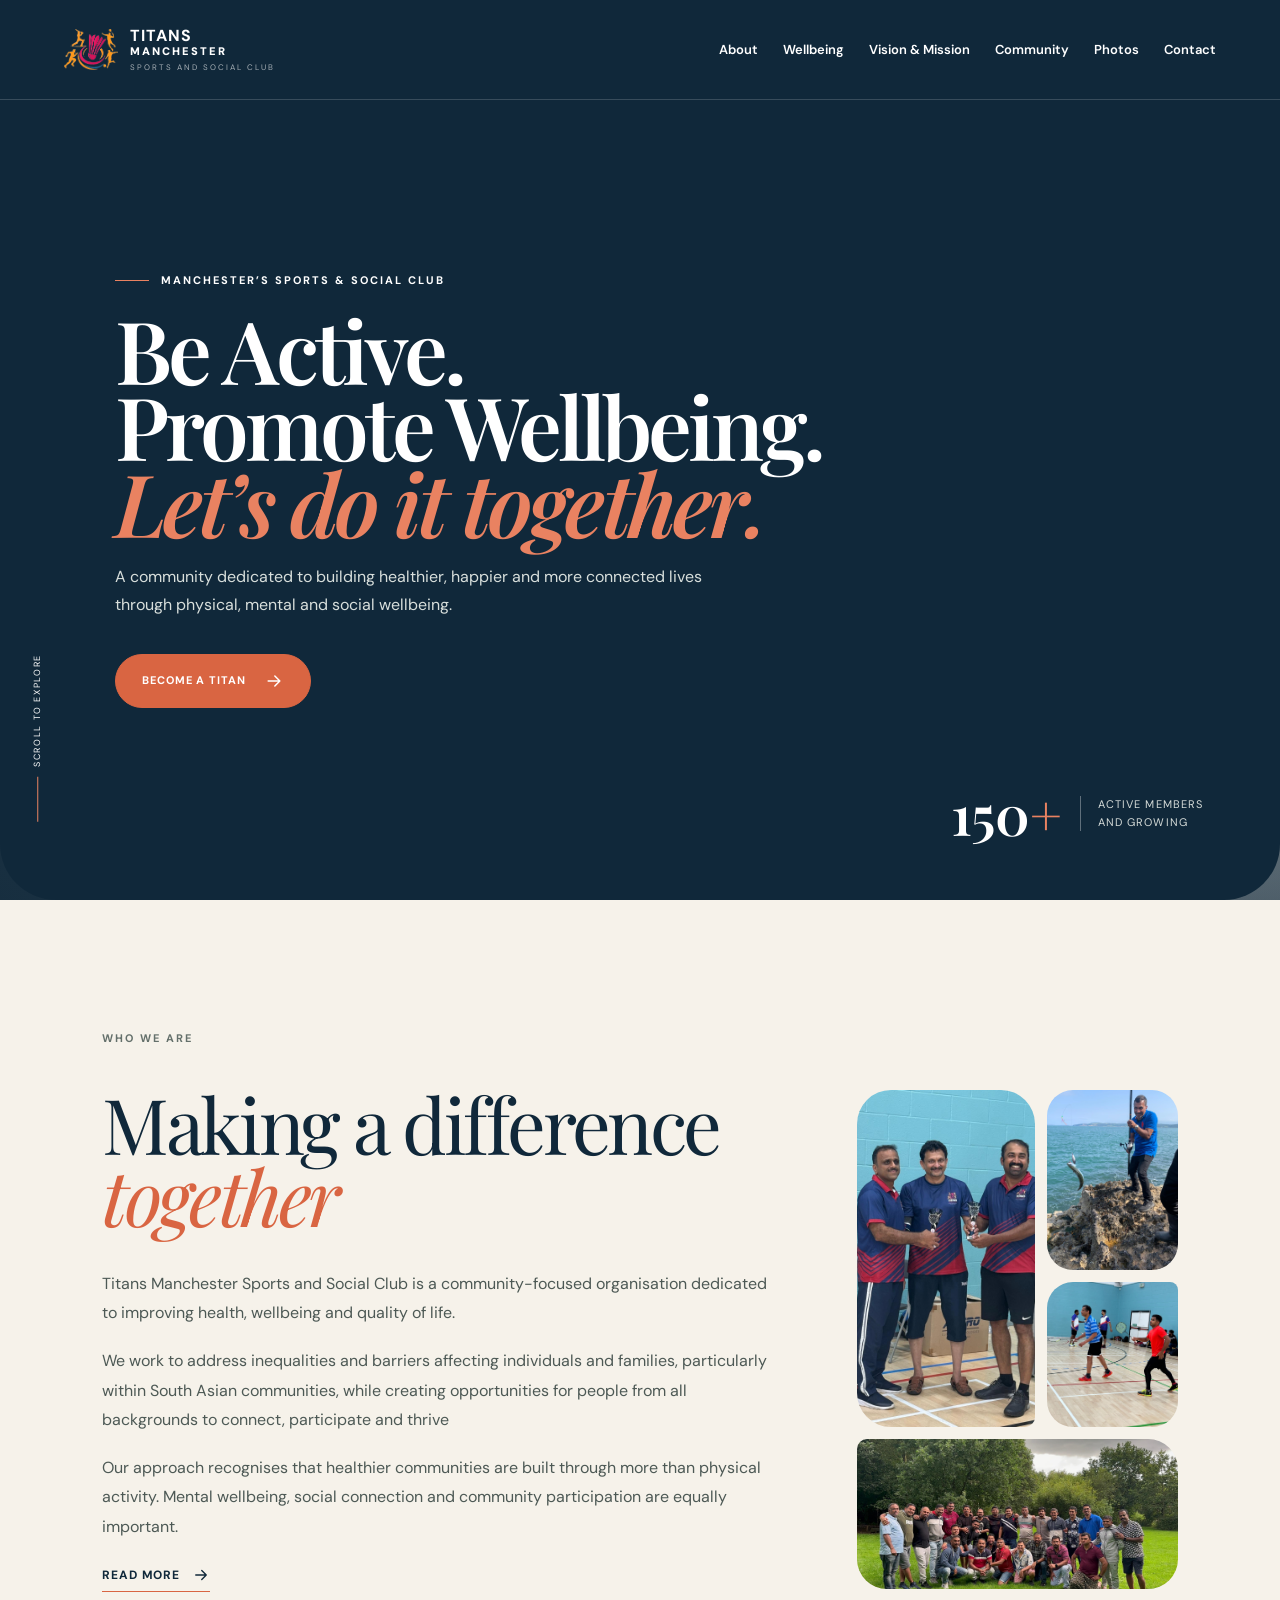
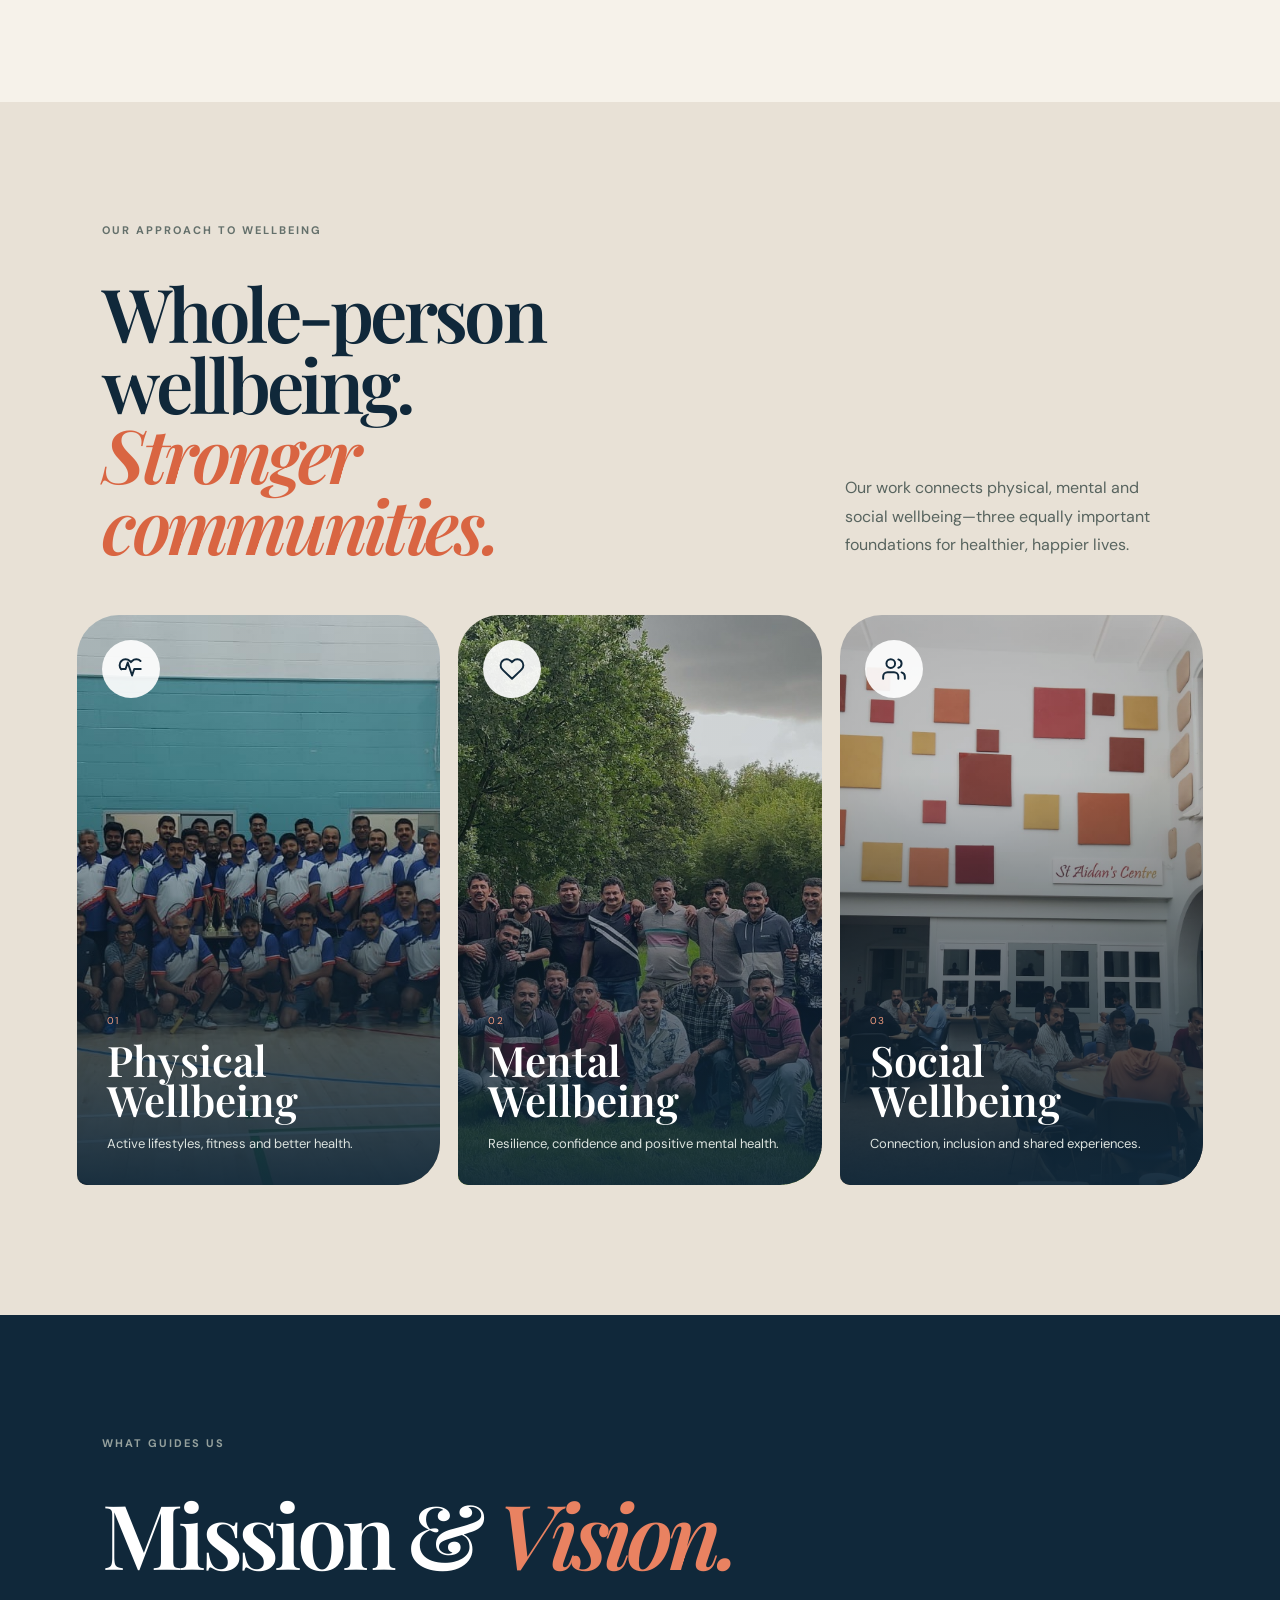
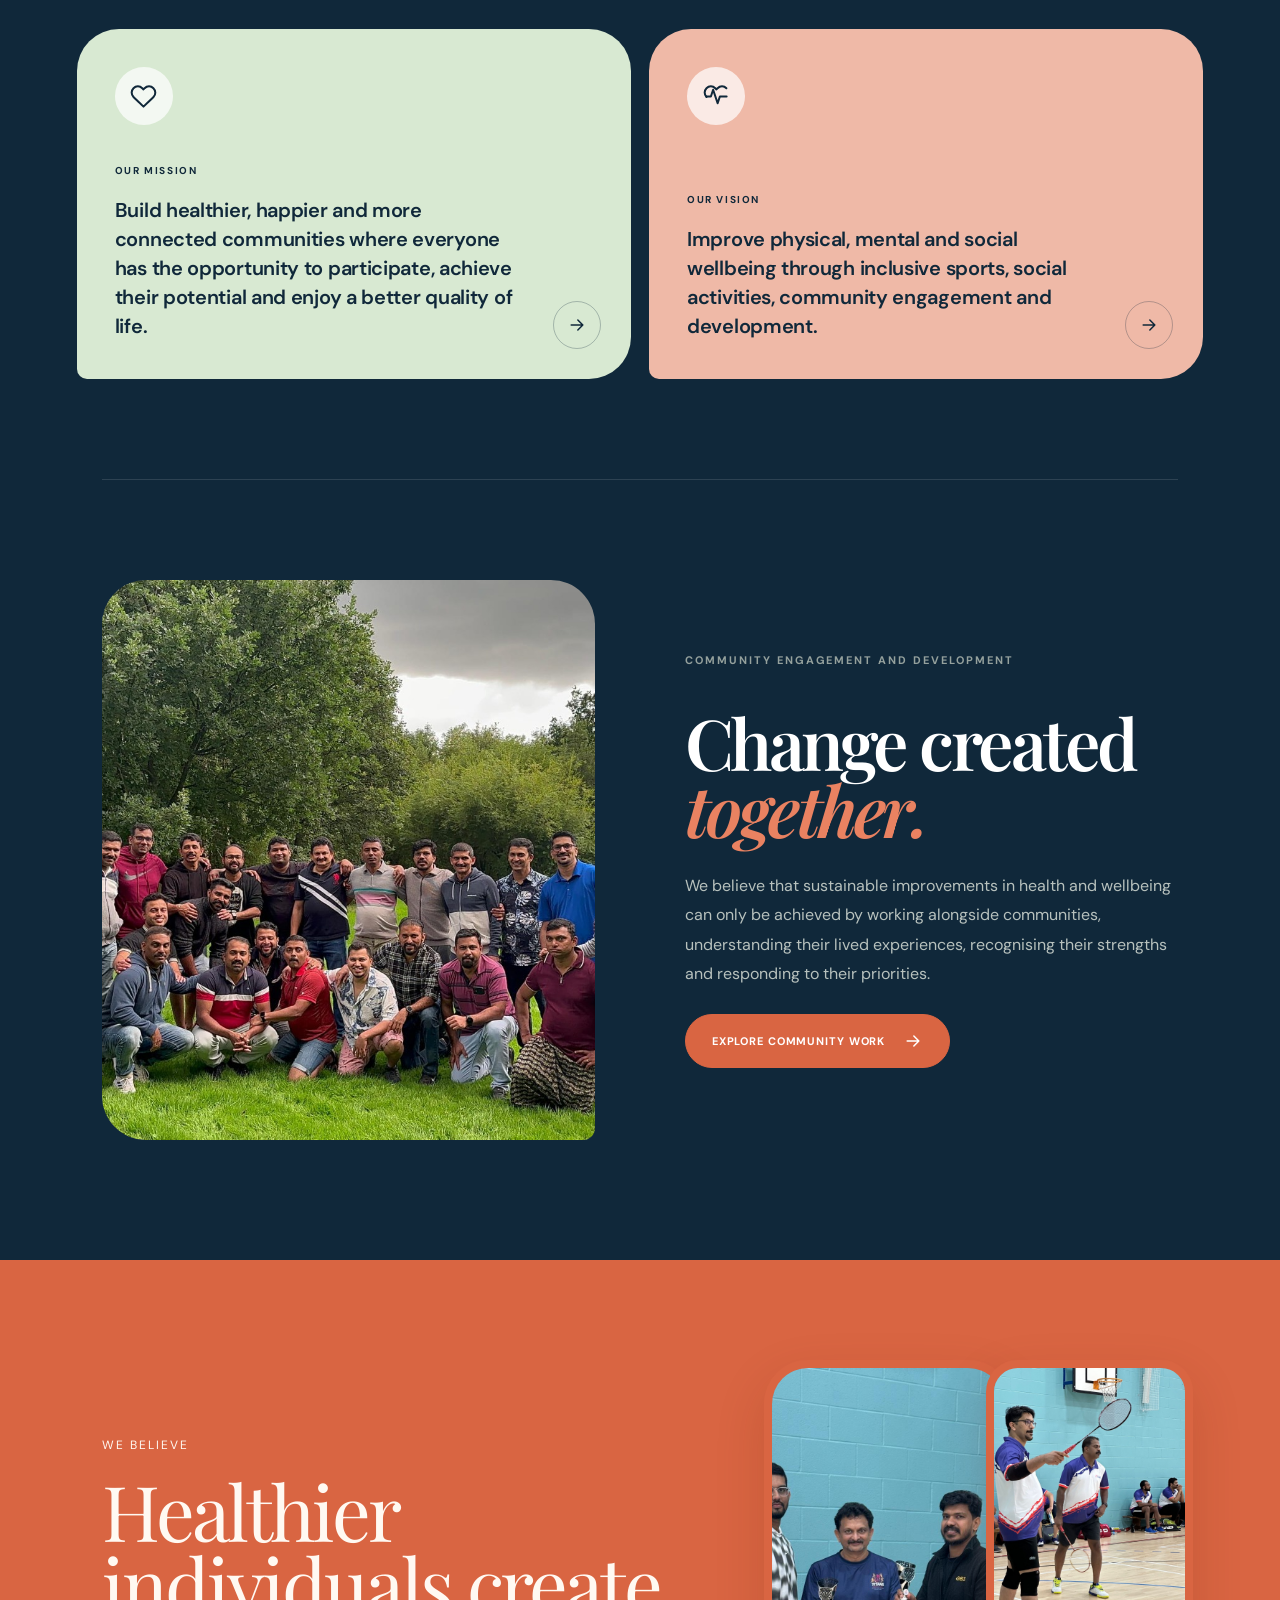
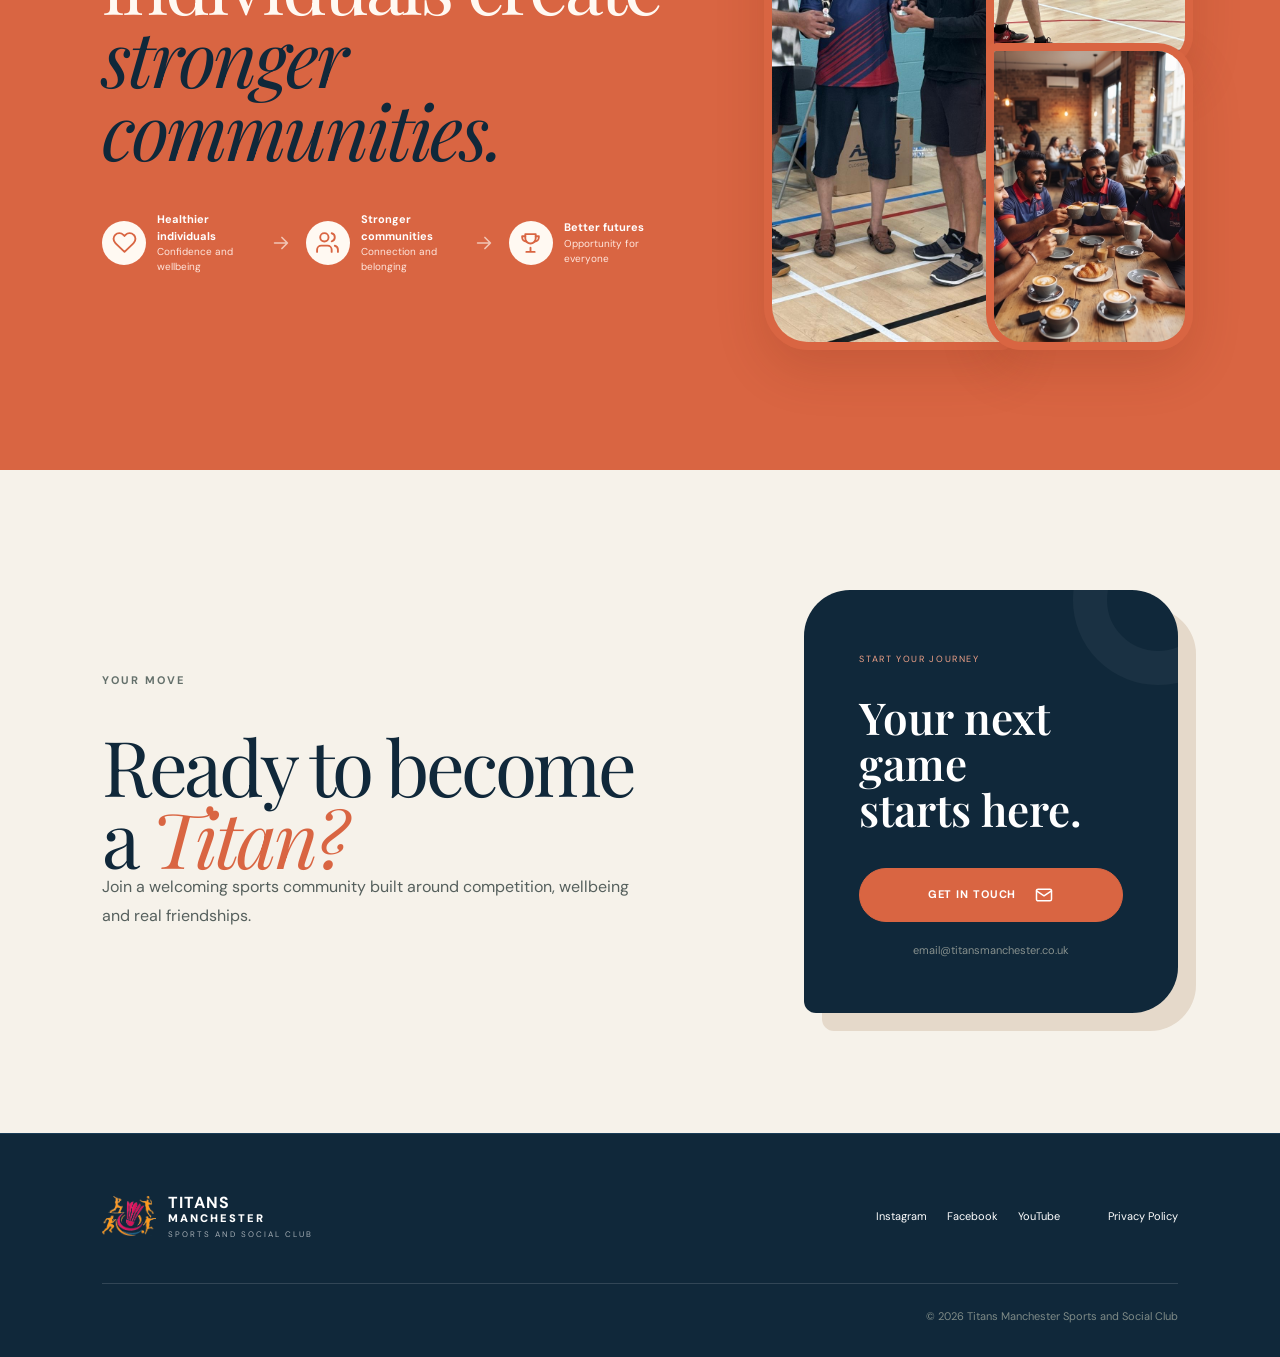
==== commit e2f1e2dc: "Smaller hero headlines so they fit on laptop screens Co-Authored-By: Claude Opus 5.5 <noreply@anthro" ====
--- a/index.html
+++ b/index.html
@@ -10,8 +10,8 @@
     <link rel="icon" href="/favicon.png">
     <meta property="og:title" content="Titans Manchester Sports and Social Club">
     <meta property="og:description" content="Titans Manchester Sports and Social Club is a community-focused organisation dedicated to improving health, wellbeing and quality of life through sport and social activities. We provide a welcoming environment for people of all ages and abilities to come together, connect, and enjoy a range of activities that promote physical and mental wellbeing.">
-    <script type="module" crossorigin src="/assets/index-2Qfl6hzD.js"></script>
-    <link rel="stylesheet" crossorigin href="/assets/index-BfsLeTN1.css">
+    <script type="module" crossorigin src="/assets/index-DYZ5xzIf.js"></script>
+    <link rel="stylesheet" crossorigin href="/assets/index-CrvSPCSK.css">
     <link rel="canonical" href="https://titansmanchester.co.uk/">
   </head>
   <body>
--- a/assets/index-CrvSPCSK.css
+++ b/assets/index-CrvSPCSK.css
@@ -0,0 +1 @@
+@import "https://fonts.googleapis.com/css2?family=DM+Sans:wght@400;500;600;700&family=Playfair+Display:ital,wght@0,600;1,600&display=swap";@layer components;@layer properties{@supports (((-webkit-hyphens:none)) and (not (margin-trim:inline))) or ((-moz-orient:inline) and (not (color:rgb(from red r g b)))){*,:before,:after,::backdrop{--tw-rotate-x:initial;--tw-rotate-y:initial;--tw-rotate-z:initial;--tw-skew-x:initial;--tw-skew-y:initial;--tw-blur:initial;--tw-brightness:initial;--tw-contrast:initial;--tw-grayscale:initial;--tw-hue-rotate:initial;--tw-invert:initial;--tw-opacity:initial;--tw-saturate:initial;--tw-sepia:initial;--tw-drop-shadow:initial;--tw-drop-shadow-color:initial;--tw-drop-shadow-alpha:100%;--tw-drop-shadow-size:initial}}}@layer theme{:root,:host{--font-sans:"DM Sans", sans-serif;--font-mono:ui-monospace, SFMono-Regular, Menlo, Monaco, Consolas, "Liberation Mono", "Courier New", monospace;--spacing:.25rem;--default-font-family:var(--font-sans);--default-mono-font-family:var(--font-mono)}}@layer base{*,:after,:before,::backdrop{box-sizing:border-box;border:0 solid;margin:0;padding:0}::file-selector-button{box-sizing:border-box;border:0 solid;margin:0;padding:0}html,:host{-webkit-text-size-adjust:100%;tab-size:4;line-height:1.5;font-family:var(--default-font-family,ui-sans-serif, system-ui, sans-serif, "Apple Color Emoji", "Segoe UI Emoji", "Segoe UI Symbol", "Noto Color Emoji");font-feature-settings:var(--default-font-feature-settings,normal);font-variation-settings:var(--default-font-variation-settings,normal);-webkit-tap-highlight-color:transparent}hr{height:0;color:inherit;border-top-width:1px}abbr:where([title]){-webkit-text-decoration:underline dotted;text-decoration:underline dotted}h1,h2,h3,h4,h5,h6{font-size:inherit;font-weight:inherit}a{color:inherit;-webkit-text-decoration:inherit;-webkit-text-decoration:inherit;-webkit-text-decoration:inherit;-webkit-text-decoration:inherit;text-decoration:inherit}b,strong{font-weight:bolder}code,kbd,samp,pre{font-family:var(--default-mono-font-family,ui-monospace, SFMono-Regular, Menlo, Monaco, Consolas, "Liberation Mono", "Courier New", monospace);font-feature-settings:var(--default-mono-font-feature-settings,normal);font-variation-settings:var(--default-mono-font-variation-settings,normal);font-size:1em}small{font-size:80%}sub,sup{vertical-align:baseline;font-size:75%;line-height:0;position:relative}sub{bottom:-.25em}sup{top:-.5em}table{text-indent:0;border-color:inherit;border-collapse:collapse}:-moz-focusring{outline:auto}progress{vertical-align:baseline}summary{display:list-item}ol,ul,menu{list-style:none}img,svg,video,canvas,audio,iframe,embed,object{vertical-align:middle;display:block}img,video{max-width:100%;height:auto}button,input,select,optgroup,textarea{font:inherit;font-feature-settings:inherit;font-variation-settings:inherit;letter-spacing:inherit;color:inherit;opacity:1;background-color:#0000;border-radius:0}::file-selector-button{font:inherit;font-feature-settings:inherit;font-variation-settings:inherit;letter-spacing:inherit;color:inherit;opacity:1;background-color:#0000;border-radius:0}:where(select:is([multiple],[size])) optgroup{font-weight:bolder}:where(select:is([multiple],[size])) optgroup option{padding-inline-start:20px}::file-selector-button{margin-inline-end:4px}::placeholder{opacity:1}@supports (not ((-webkit-appearance:-apple-pay-button))) or (contain-intrinsic-size:1px){::placeholder{color:currentColor}@supports (color:color-mix(in lab, red, red)){::placeholder{color:color-mix(in oklab, currentcolor 50%, transparent)}}}textarea{resize:vertical}::-webkit-search-decoration{-webkit-appearance:none}::-webkit-date-and-time-value{min-height:1lh;text-align:inherit}::-webkit-datetime-edit{display:inline-flex}::-webkit-datetime-edit-fields-wrapper{padding:0}::-webkit-datetime-edit{padding-block:0}::-webkit-datetime-edit-year-field{padding-block:0}::-webkit-datetime-edit-month-field{padding-block:0}::-webkit-datetime-edit-day-field{padding-block:0}::-webkit-datetime-edit-hour-field{padding-block:0}::-webkit-datetime-edit-minute-field{padding-block:0}::-webkit-datetime-edit-second-field{padding-block:0}::-webkit-datetime-edit-millisecond-field{padding-block:0}::-webkit-datetime-edit-meridiem-field{padding-block:0}::-webkit-calendar-picker-indicator{line-height:1}:-moz-ui-invalid{box-shadow:none}button,input:where([type=button],[type=reset],[type=submit]){appearance:button}::file-selector-button{appearance:button}::-webkit-inner-spin-button{height:auto}::-webkit-outer-spin-button{height:auto}[hidden]:where(:not([hidden=until-found])){display:none!important}html{scroll-behavior:smooth}body{color:#10283a;background:#f6f2ea;font-family:DM Sans,sans-serif}a{text-decoration:none}button{cursor:pointer}}@layer utilities{.fixed{position:fixed}.static{position:static}.start{inset-inline-start:var(--spacing)}.end{inset-inline-end:var(--spacing)}.grid{display:grid}.hidden{display:none}.inline{display:inline}.table{display:table}.transform{transform:var(--tw-rotate-x,) var(--tw-rotate-y,) var(--tw-rotate-z,) var(--tw-skew-x,) var(--tw-skew-y,)}.filter{filter:var(--tw-blur,) var(--tw-brightness,) var(--tw-contrast,) var(--tw-grayscale,) var(--tw-hue-rotate,) var(--tw-invert,) var(--tw-saturate,) var(--tw-sepia,) var(--tw-drop-shadow,)}}main{overflow:hidden}.reveal-ready [data-reveal]{opacity:0;transition:opacity 1.15s cubic-bezier(.2,.7,.2,1),transform 1.15s cubic-bezier(.2,.7,.2,1);transform:translateY(48px)}.reveal-ready [data-reveal].is-visible{opacity:1;transform:translateY(0)}.activity-grid [data-reveal]:nth-child(2){transition-delay:.14s}.activity-grid [data-reveal]:nth-child(3){transition-delay:.28s}.activity-grid [data-reveal]:nth-child(4){transition-delay:.42s}.community-gallery[data-reveal],.join-card[data-reveal]{transition-delay:.18s}.hero-copy .eyebrow[data-reveal]{transition-delay:.12s}.hero-copy h1[data-reveal]{transition-delay:.28s}.hero-copy .hero-text[data-reveal]{transition-delay:.44s}.hero-copy .hero-actions[data-reveal]{transition-delay:.58s}.nav{z-index:20;color:#fff;background:0 0;border-bottom:1px solid #ffffff2b;justify-content:space-between;align-items:center;width:100%;height:100px;padding:0 5vw;transition:height .35s,background .35s,box-shadow .35s,-webkit-backdrop-filter .35s,backdrop-filter .35s;display:flex;position:fixed;top:0;left:0}.nav.scrolled{-webkit-backdrop-filter:blur(16px);backdrop-filter:blur(16px);background:#10283aeb;border-bottom-color:#ffffff14;height:78px;box-shadow:0 10px 30px #07172220}.brand{color:inherit;letter-spacing:.06em;align-items:center;gap:12px;font:700 16px/1 DM Sans,sans-serif;display:flex}.brand img{object-fit:contain;flex:none;width:54px;height:54px}.brand-name{flex-direction:column;gap:2px;display:flex}.brand-name strong{letter-spacing:.18em;font-size:11px}.nav .brand img{transition:width .35s,height .35s}.nav.scrolled .brand img{width:46px;height:46px}.brand small{letter-spacing:.25em;text-transform:uppercase;opacity:.62;margin-top:4px;font:8px/1 DM Sans,sans-serif;display:block}.nav-links{align-items:center;gap:25px;font-size:13px;font-weight:600;display:flex}.nav-links a{color:inherit;transition:color .25s}.nav-links>a:hover{color:#e98261}.nav-cta{background:#fff;border-radius:999px;align-items:center;gap:10px;padding:13px 18px;display:flex;color:#10283a!important}.menu{color:#fff;background:0 0;border:0;display:none}.hero{color:#fff;background:#10283a;border-radius:0 0 56px 56px;align-items:center;height:100vh;min-height:790px;display:flex;position:relative}.hero-video{object-fit:cover;width:100%;height:100%;position:absolute;inset:0}.hero-shade{background:linear-gradient(90deg,#10283aeb 0%,#10283abf 45%,#10283a4d 78%),linear-gradient(#0000 52%,#10283a9c);position:absolute;inset:0}.hero-copy{z-index:2;width:min(850px,90vw);margin-left:9vw;padding-top:80px;position:relative}.eyebrow,.section-tag{text-transform:uppercase;letter-spacing:.18em;align-items:center;gap:12px;font-size:11px;font-weight:700;display:flex}.eyebrow span{background:#e98261;width:34px;height:1px}.hero h1,h2{letter-spacing:-.045em;font-family:Playfair Display,serif}.hero h1{margin:22px 0;font-size:clamp(60px,min(6.8vw,14vh),110px);font-weight:600;line-height:.88}.hero h1 em{color:#e98261;font-style:italic}.hero-text{color:#d8dfdc;max-width:590px;font-size:16px;line-height:1.75}.hero-actions{gap:12px;margin-top:35px;display:flex}.button{text-transform:uppercase;letter-spacing:.08em;color:#fff;border:1px solid #ffffff4d;border-radius:999px;justify-content:center;align-items:center;gap:18px;min-height:54px;padding:0 26px;font-size:11px;font-weight:700;transition:transform .25s,background .25s;display:inline-flex}.button:hover{transform:translateY(-3px)}.button.primary{color:#fff;background:#d96542;border-color:#d96542}.button.ghost:hover{color:#10283a;background:#fff}.hero-stat{z-index:2;align-items:center;gap:18px;display:flex;position:absolute;bottom:7%;right:6vw}.hero-stat strong{font:600 55px/.85 Playfair Display}.hero-stat strong span{color:#e98261}.hero-stat p{color:#d5dbd8;text-transform:uppercase;letter-spacing:.1em;border-left:1px solid #fff5;padding-left:17px;font-size:11px;line-height:1.6}.scroll-cue{z-index:2;transform-origin:0;letter-spacing:.18em;text-transform:uppercase;align-items:center;gap:10px;font-size:9px;display:flex;position:absolute;bottom:8%;left:3vw;transform:rotate(-90deg)}.scroll-cue span{background:#e98261;width:45px;height:1px}.intro{padding:130px 8vw 110px}.section-tag{color:#64706b;margin-bottom:40px}.section-tag.light{color:#95a19d}.intro-grid{grid-template-columns:1.35fr .65fr;align-items:stretch;gap:7vw;display:grid}.intro h2,.activity-heading h2,.join h2{margin:0;font-size:clamp(46px,6vw,90px);line-height:.94}h2 span{color:#d96542;-webkit-text-stroke:0;font-style:italic}.intro-grid p{color:#4d5955;font-size:16px;line-height:1.85}.intro-content{max-width:680px;margin-top:38px}.intro-content p+p{margin-top:18px}.text-link{color:#10283a;text-transform:uppercase;letter-spacing:.07em;border-bottom:1px solid #d96542;align-items:center;gap:12px;margin-top:24px;padding-bottom:7px;font-size:12px;font-weight:700;display:inline-flex}.community-gallery{grid-template-rows:180px 145px 150px;grid-template-columns:1.15fr .85fr;align-self:center;gap:12px;display:grid}.community-gallery img{object-fit:cover;border-radius:26px;width:100%;height:100%}.community-gallery img:first-child{border-radius:34px 34px 10px;grid-row:span 2}.community-gallery img:nth-child(3){border-radius:26px 8px 26px 26px}.community-gallery img:last-child{border-radius:10px 30px 30px;grid-column:1/-1}.home-wellbeing{background:#e8e1d6;padding:120px 6vw 130px}.home-wellbeing-heading{grid-template-columns:1.25fr .65fr;align-items:end;gap:8vw;margin:0 2vw 55px;display:grid}.home-wellbeing-heading h2{letter-spacing:-.05em;margin:0;font:600 clamp(48px,5.8vw,88px)/.95 Playfair Display}.home-wellbeing-heading h2 span{color:#d96542;font-style:italic}.home-wellbeing-heading>p{color:#58645f;line-height:1.8}.home-pillar-grid{grid-template-columns:repeat(3,1fr);gap:18px;display:grid}.home-pillar-card{color:#fff;border-radius:42px 42px 42px 10px;height:570px;position:relative;overflow:hidden}.home-pillar-card>img{object-fit:cover;object-position:50% 50%;width:100%;height:100%;animation:16s ease-in-out infinite paused pillar-pan;position:absolute;inset:0}.home-pillar-card:hover>img,.home-pillar-card:focus-visible>img{animation-play-state:running}@keyframes pillar-pan{0%,to{object-position:50% 50%}25%{object-position:0% 0%}75%{object-position:100% 100%}}.home-pillar-shade{background:linear-gradient(#10283a2b 28%,#10283af2 100%);position:absolute;inset:0}.home-pillar-card>.pillar-icon{background:#ffffffe8;position:absolute;top:25px;left:25px}.home-pillar-card>div:last-child{position:absolute;bottom:30px;left:30px;right:30px}.home-pillar-card>div:last-child>span{color:#ef9b7e;letter-spacing:.16em;font-size:10px}.home-pillar-card h3{margin:10px 0 14px;font:600 42px/.95 Playfair Display}.home-pillar-card p{color:#dce3df;margin:0;font-size:13px;line-height:1.6}.home-pillar-grid [data-reveal]:nth-child(2){transition-delay:.16s}.home-pillar-grid [data-reveal]:nth-child(3){transition-delay:.32s}.activity-section{color:#fff;background:#10283a;padding:115px 4vw 85px}.activity-heading{justify-content:space-between;align-items:end;margin:0 4vw 55px;display:flex}.activity-heading p{color:#9aa4a0;max-width:420px;line-height:1.7}.activity-grid{grid-template-columns:repeat(4,1fr);gap:18px;display:grid}.activity-card{color:#fff;border-radius:42px 42px 42px 10px;height:520px;position:relative;overflow:hidden;transform:translateZ(0)}.activity-card img{object-fit:cover;filter:grayscale(.25)brightness(.74);width:100%;height:100%;transition:transform .7s cubic-bezier(.2,.7,.2,1),filter .4s}.activity-card:hover img{filter:grayscale(0)brightness(.85);transform:scale(1.07)}.card-overlay{background:linear-gradient(#0000 35%,#07110fe8);position:absolute;inset:0}.card-number{opacity:.7;letter-spacing:.15em;font-size:10px;position:absolute;top:22px;left:22px}.card-copy{position:absolute;bottom:28px;left:25px}.card-copy span{color:#f0a288;text-transform:uppercase;letter-spacing:.15em;font-size:9px}.card-copy h3{margin:8px 0 0;font:600 34px/1 Playfair Display}.card-arrow{-webkit-backdrop-filter:blur(8px);backdrop-filter:blur(8px);border:1px solid #fff6;border-radius:50%;place-items:center;width:48px;height:48px;transition:background .3s,color .3s,transform .3s;display:grid;position:absolute;bottom:25px;right:22px}.activity-card:hover .card-arrow{color:#fff;background:#d96542;border-color:#d96542;transform:rotate(-35deg)}.home-purpose-section{color:#fff;background:#10283a;padding:120px 6vw}.home-purpose-heading{margin:0 2vw 55px}.home-purpose-heading h2{letter-spacing:-.055em;margin:0;font:600 clamp(54px,7vw,105px)/.92 Playfair Display}.home-purpose-heading h2 span,.home-community-copy h2 span{color:#e98261;font-style:italic}.home-purpose-grid{grid-template-columns:1fr 1fr;gap:18px;margin-bottom:100px;display:grid}.home-purpose-card{color:#10283a;border-radius:42px 42px 42px 10px;flex-direction:column;min-height:350px;padding:38px;display:flex;position:relative;overflow:hidden}.home-purpose-card.mission{background:#d8e9d2}.home-purpose-card.vision{background:#efb9a7}.home-purpose-card>span{letter-spacing:.16em;text-transform:uppercase;margin-top:auto;margin-bottom:18px;font-size:10px;font-weight:700}.home-purpose-card h4{letter-spacing:-.015em;max-width:620px;margin:0 76px 0 0;font:600 20px/1.45 DM Sans}.purpose-arrow{border:1px solid #10283a45;border-radius:50%;place-items:center;width:48px;height:48px;transition:transform .3s,background .3s,color .3s;display:grid;position:absolute;bottom:30px;right:30px}.home-purpose-card:hover .purpose-arrow{color:#fff;background:#10283a;transform:rotate(-35deg)}.home-purpose-grid [data-reveal]:nth-child(2){transition-delay:.18s}.home-community-block{border-top:1px solid #ffffff1f;grid-template-columns:1fr 1fr;align-items:center;gap:7vw;margin:0 2vw;padding-top:100px;display:grid}.home-community-image{height:560px}.home-community-image img{object-fit:cover;border-radius:44px 44px 12px;width:100%;height:100%}.home-community-copy h2{letter-spacing:-.05em;margin:0 0 28px;font:600 clamp(48px,5.5vw,82px)/.95 Playfair Display}.home-community-copy p{color:#b7c1bd;max-width:640px;font-size:16px;line-height:1.85}.home-community-copy .button{margin-top:25px}.manifesto{color:#fff9f2;background:#d96542;padding:0 0 110px;position:relative}.marquee{white-space:nowrap;letter-spacing:.14em;border-bottom:1px solid #ffffff42;padding:19px 0;font:600 13px DM Sans;display:flex;overflow:hidden}.marquee span{animation:18s linear infinite marquee}.manifesto-inner{grid-template-columns:1.15fr .85fr;align-items:center;gap:8vw;padding:100px 8vw 10px;display:grid}.manifesto-copy>p{text-transform:uppercase;letter-spacing:.16em;font-size:12px}.manifesto h2{margin:20px 0 45px;line-height:.95}.manifesto h2.belief-headline{letter-spacing:-.04em;max-width:850px;font-size:clamp(52px,6vw,88px)}.manifesto h2 span{color:#10283a;font-style:italic;display:block}.belief-flow{grid-template-columns:1fr auto 1fr auto 1fr;align-items:center;gap:14px;display:grid}.belief-flow>svg{opacity:.65}.belief-flow>div{align-items:center;gap:11px;display:flex}.belief-flow i{color:#d96542;background:#fff9f2;border-radius:50%;flex:none;place-items:center;width:44px;height:44px;font-style:normal;display:grid}.belief-flow span{color:#ffe6dd;font-size:10px;line-height:1.5}.belief-flow b{color:#fff;font-size:11px;display:block}.manifesto-image{height:590px;position:relative}.manifesto-collage{position:absolute;inset:0}.manifesto-collage img{object-fit:cover;position:absolute;box-shadow:0 20px 50px #61200f29}.manifesto-collage img:first-child{border:8px solid #d96542;border-radius:44px 44px 10px;width:60%;height:100%;top:0;left:0}.manifesto-collage img:nth-child(2){border:8px solid #d96542;border-radius:32px 32px 32px 9px;width:50%;height:52%;top:0;right:-15px}.manifesto-collage img:nth-child(3){border:8px solid #d96542;border-radius:10px 36px 36px;width:50%;height:52%;bottom:0;right:-15px}.join{grid-template-columns:1fr .65fr;align-items:center;gap:10vw;padding:120px 8vw;display:grid}.join h2 span{color:#d96542}.join-copy>p{color:#56605d;max-width:540px;line-height:1.8}.join-card{color:#fff;background:#10283a;border-radius:46px 46px 46px 12px;padding:55px;position:relative;overflow:hidden;box-shadow:18px 18px #e5d9ca}.join-card:after{content:"";pointer-events:none;border:34px solid #ffffff0b;border-radius:50%;width:170px;height:170px;position:absolute;top:-75px;right:-65px}.join-label{color:#f0a288;text-transform:uppercase;letter-spacing:.18em;font-size:9px}.join-card h3{margin:25px 0 35px;font:600 44px/1.05 Playfair Display}.join-card .button{width:100%}.join-card>p{text-align:center;color:#87908d;margin:20px 0 0;font-size:11px}footer{color:#fff;background:#10283a;border-top:1px solid #1a3d57;grid-template-columns:1fr auto auto;align-items:center;gap:30px 48px;padding:55px 8vw 32px;font-size:11px;display:grid}footer>p{color:#7f8b87}footer>.footer-copyright{text-align:right;border-top:1px solid #ffffff24;grid-column:1/-1;margin:10px 0 0;padding-top:24px}footer>div{gap:20px;display:flex}footer>div a{color:#fff}footer>span{color:#68726f}.footer-legal{text-align:right;flex-direction:column;align-items:flex-end;gap:8px}.footer-legal span{color:#68726f;white-space:nowrap}.about-hero{color:#fff;background:#10283a;align-items:center;height:90vh;min-height:760px;display:flex;position:relative;overflow:hidden}.about-hero>img{object-fit:cover;object-position:center 44%;width:100%;height:100%;position:absolute;inset:0}.about-hero-shade{background:linear-gradient(90deg,#10283af4 0%,#10283ac7 48%,#10283a42 82%),linear-gradient(#0000 45%,#10283aa8);position:absolute;inset:0}.about-hero-copy{z-index:2;width:min(900px,86vw);margin:90px 0 0 9vw;position:relative}.about-hero h1{letter-spacing:-.055em;margin:20px 0 30px;font:600 clamp(70px,8.2vw,110px)/.84 Playfair Display}.about-hero h1 em{color:#e98261;font-style:italic}.about-hero-copy>p:last-child{color:#e4e9e6;max-width:670px;font-size:17px;line-height:1.75}.about-intro{padding:130px 8vw}.about-intro-grid{grid-template-columns:1.1fr .8fr;align-items:start;gap:10vw;display:grid}.about-intro h2,.pillars-heading h2,.commitment-copy h2,.vision-section h2{letter-spacing:-.045em;margin:0;font:600 clamp(48px,5.7vw,84px)/.98 Playfair Display}.about-intro h2 span,.commitment-copy h2 span,.pillars-heading h2 span{color:#d96542;font-style:italic}.about-prose p,.commitment-copy p{color:#53605c;font-size:16px;line-height:1.85}.about-prose p+p,.commitment-copy p+p{margin-top:20px}.about-wellbeing{color:#fff;background:#10283a;grid-template-columns:1fr 1fr;align-items:center;gap:8vw;padding:120px 8vw;display:grid}.about-wellbeing-images{min-height:560px;position:relative}.about-wellbeing-images img{object-fit:cover;border-radius:42px 42px 12px;width:78%;height:75%;position:absolute}.about-wellbeing-images img:first-child{top:0;left:0}.about-wellbeing-images img:last-child{border:9px solid #10283a;border-radius:32px 10px 32px 32px;width:48%;height:48%;bottom:0;right:0}.about-wellbeing-copy .section-tag{color:#aab5b0}.about-wellbeing-copy h2{letter-spacing:-.05em;margin:0 0 35px;font:600 clamp(48px,5.6vw,82px)/.95 Playfair Display}.about-wellbeing-copy h2 span{color:#e98261;font-style:italic}.wellbeing-points{gap:10px;margin-bottom:35px;display:grid}.wellbeing-points>div{background:#ffffff08;border:1px solid #ffffff1f;border-radius:18px;align-items:center;gap:16px;padding:17px 20px;display:flex}.wellbeing-points svg{color:#e98261;flex:none}.wellbeing-points span{color:#aab5b0;font-size:12px}.wellbeing-points b{color:#fff;margin-bottom:4px;font-size:13px;display:block}.pillars-section{color:#fff;background:#10283a;padding:115px 8vw 125px}.pillars-heading{grid-template-columns:1.2fr .8fr;align-items:end;gap:20px 8vw;margin-bottom:60px;display:grid}.pillars-heading .section-tag{grid-column:1/-1;margin-bottom:10px}.pillars-heading p{color:#aab5b0;max-width:480px;line-height:1.75}.pillar-grid{grid-template-columns:repeat(3,1fr);gap:18px;display:grid}.pillar-card{border-radius:38px 38px 38px 10px;flex-direction:column;min-height:450px;padding:35px;display:flex;position:relative;overflow:hidden}.pillar-card>span{color:#10283a8c;letter-spacing:.15em;font-size:11px;position:absolute;top:30px;right:28px}.pillar-icon{color:#10283a;background:#ffffffb5;border-radius:50%;place-items:center;width:58px;height:58px;display:grid}.pillar-card h3{color:#10283a;letter-spacing:-.03em;margin:auto 0 22px;font:600 40px/1 Playfair Display}.pillar-card p{color:#1d3849c9;margin:0;font-size:14px;line-height:1.7}.pillar-card.physical{background:#d8e9d2}.pillar-card.mental{background:#efb9a7}.pillar-card.social{background:#d8d2eb}.pillar-grid [data-reveal]:nth-child(2){transition-delay:.16s}.pillar-grid [data-reveal]:nth-child(3){transition-delay:.32s}.commitment-section{grid-template-columns:.85fr 1.15fr;align-items:center;gap:9vw;padding:130px 8vw;display:grid}.commitment-images{min-height:610px;position:relative}.commitment-images img{object-fit:cover;border-radius:44px 44px 12px;width:78%;height:72%;position:absolute}.commitment-images img:first-child{top:0;left:0}.commitment-images img:last-child{border:10px solid #f6f2ea;border-radius:34px 10px 34px 34px;width:52%;height:45%;bottom:0;right:0}.commitment-copy h2{margin-bottom:30px}.values-line{color:#10283a;letter-spacing:.1em;text-transform:uppercase;flex-wrap:wrap;align-items:center;gap:10px;margin-top:34px;font-size:10px;font-weight:700;display:flex}.values-line i{background:#d96542;border-radius:50%;width:5px;height:5px}.commitment-link{width:fit-content;margin-top:30px}.vision-section{grid-template-columns:1fr 1fr;gap:20px;padding:0 8vw 130px;display:grid}.vision-card,.mission-card{border-radius:44px 44px 44px 12px;flex-direction:column;min-height:480px;padding:55px;display:flex}.vision-card{color:#fff;background:#d96542}.mission-card{color:#10283a;background:#e6ded1}.vision-section span,.belief-section span{letter-spacing:.18em;text-transform:uppercase;font-size:10px;font-weight:700}.vision-section h2{margin:auto 0 26px;font-size:clamp(42px,4vw,65px)}.vision-section p{opacity:.8;max-width:580px;margin:0;line-height:1.75}.vision-section a{width:fit-content;color:inherit;letter-spacing:.12em;text-transform:uppercase;border-bottom:1px solid;align-items:center;gap:10px;margin-top:28px;padding-bottom:6px;font-size:10px;font-weight:700;display:inline-flex}.vision-section [data-reveal]:nth-child(2){transition-delay:.16s}.belief-section span{color:#e98261}.wellbeing-hero{color:#fff;background:#10283a;align-items:center;height:88vh;min-height:760px;display:flex;position:relative;overflow:hidden}.wellbeing-hero>img{object-fit:cover;object-position:center;width:100%;height:100%;position:absolute;inset:0}.wellbeing-hero h1{letter-spacing:-.055em;max-width:1050px;margin:20px 0 30px;font:600 clamp(70px,8vw,128px)/.88 Playfair Display}.wellbeing-hero h1 em{color:#e98261;font-style:italic}.workstreams{padding:130px 8vw}.workstreams>.section-tag{margin-bottom:70px}.workstream{border-top:1px solid #d8d4ca;grid-template-columns:.8fr 1.2fr;align-items:center;gap:8vw;padding:80px 0;display:grid}.workstream:nth-of-type(odd) .workstream-image{order:2}.workstream-image{height:600px;position:relative}.workstream-image img{object-fit:cover;border-radius:46px 46px 12px;width:100%;height:100%}.workstream-image>span{color:#fff;letter-spacing:.15em;background:#d96542;border-radius:50%;place-items:center;width:74px;height:74px;font-size:11px;display:grid;position:absolute;top:-18px;right:-18px}.workstream-copy .pillar-icon{color:#d96542;background:#e7ded1;margin-bottom:28px}.workstream-copy h2{letter-spacing:-.045em;margin:0 0 22px;font:600 clamp(48px,5vw,76px)/.95 Playfair Display}.workstream-intro{color:#53605c;font-size:16px;line-height:1.8}.workstream-copy h3{letter-spacing:.16em;text-transform:uppercase;margin:32px 0 15px;font-size:11px}.workstream-copy ul{gap:12px;margin:0;padding:0;list-style:none;display:grid}.workstream-copy li{color:#53605c;padding-left:24px;font-size:14px;line-height:1.65;position:relative}.workstream-copy li:before{content:"";background:#d96542;border-radius:50%;width:8px;height:8px;position:absolute;top:.7em;left:0}.community-detail{padding:130px 8vw}.community-detail-grid{grid-template-columns:1.05fr .85fr;align-items:start;gap:10vw;display:grid}.community-detail h2{letter-spacing:-.05em;margin:0;font:600 clamp(48px,5.8vw,88px)/.96 Playfair Display}.community-detail h2 span{color:#d96542;font-style:italic}.community-approach{background:#e8e1d6;grid-template-columns:.85fr 1.15fr;align-items:center;gap:9vw;padding:120px 8vw;display:grid}.community-approach-images{min-height:650px;position:relative}.community-approach-images img{object-fit:cover;border-radius:44px 44px 12px;width:78%;height:72%;position:absolute}.community-approach-images img:first-child{top:0;left:0}.community-approach-images img:last-child{border:10px solid #e8e1d6;border-radius:34px 10px 34px 34px;width:56%;height:48%;bottom:0;right:0}.community-approach-copy>.section-tag{color:#58645f;margin-bottom:30px}.community-priority-list{display:grid}.community-priority-list>div{border-top:1px solid #c9c1b5;grid-template-columns:48px 1fr;align-items:start;gap:16px;padding:19px 0;display:grid}.community-priority-list>div:last-child{border-bottom:1px solid #c9c1b5}.community-priority-list span{color:#d96542;letter-spacing:.15em;font-size:10px;font-weight:700}.community-priority-list p{color:#374b58;margin:0;font-size:14px;line-height:1.65}.vision-hero>img{filter:saturate(.8)}.purpose-section{background:#f6f2ea;grid-template-columns:1fr 1fr;gap:22px;padding:130px 8vw;display:grid}.purpose-panel{border-radius:48px 48px 48px 12px;flex-direction:column;min-height:610px;padding:55px;display:flex;position:relative;overflow:hidden}.purpose-panel .purpose-number{letter-spacing:.17em;opacity:.55;font-size:11px;position:absolute;top:35px;right:35px}.purpose-panel .pillar-icon{margin-bottom:auto}.purpose-panel>span,.purpose-belief span{letter-spacing:.18em;text-transform:uppercase;margin-top:60px;font-size:10px;font-weight:700}.purpose-panel h2{letter-spacing:-.045em;margin:20px 0 25px;font:600 clamp(44px,4.2vw,68px)/.98 Playfair Display}.purpose-panel p{opacity:.8;max-width:620px;margin:0;line-height:1.8}.vision-panel{color:#fff;background:#d96542}.mission-panel{color:#10283a;background:#d8e9d2}.purpose-section [data-reveal]:nth-child(2){transition-delay:.18s}.purpose-belief span{color:#e98261}.contact-hero{color:#fff;background:#10283a;align-items:center;min-height:620px;display:flex;position:relative;overflow:hidden}.contact-hero-shape{opacity:.9;border:100px solid #d96542;border-radius:50% 50% 15%;width:620px;height:620px;position:absolute;top:80px;right:-80px;transform:rotate(20deg)}.contact-hero-shape:after{content:"";border:1px solid #fff5;border-radius:50%;position:absolute;inset:70px}.contact-hero-copy{z-index:2;width:min(980px,86vw);margin:90px 0 0 9vw;position:relative}.contact-hero h1{letter-spacing:-.055em;max-width:980px;margin:20px 0 25px;font:600 clamp(68px,8vw,110px)/.86 Playfair Display}.contact-hero h1 em{color:#e98261;font-style:italic}.contact-hero-copy>p:last-child{color:#c9d2ce;max-width:620px;font-size:16px;line-height:1.75}.contact-section{grid-template-columns:.75fr 1.25fr;align-items:start;gap:9vw;padding:130px 8vw;display:grid}.contact-details h2{letter-spacing:-.05em;margin:0 0 25px;font:600 clamp(48px,5.5vw,82px)/.96 Playfair Display}.contact-details h2 span{color:#d96542;font-style:italic}.contact-details>p{color:#58645f;line-height:1.8}.contact-methods{gap:12px;margin-top:40px;display:grid}.contact-methods>a,.contact-methods>div{color:#10283a;border-top:1px solid #dad5ca;align-items:center;gap:16px;padding:18px 0;display:flex}.contact-methods>:last-child{border-bottom:1px solid #dad5ca}.contact-methods i{color:#d96542;background:#e8e1d6;border-radius:50%;flex:none;place-items:center;width:42px;height:42px;font-style:normal;display:grid}.contact-methods span{color:#6c7772;font-size:12px;line-height:1.6}.contact-methods b{color:#10283a;text-transform:uppercase;letter-spacing:.12em;font-size:11px;display:block}.contact-form{background:#fffdf9;border:1px solid #e1dbd0;border-radius:42px 42px 42px 10px;gap:26px;padding:48px;display:grid;box-shadow:0 25px 70px #20382d0d}.form-row{grid-template-columns:1fr 1fr;gap:18px;display:grid}.form-field{gap:9px;display:grid}.form-field label{color:#10283a;letter-spacing:.1em;text-transform:uppercase;font-size:11px;font-weight:700}.form-field label span{color:#d96542}.form-field input,.form-field textarea{color:#10283a;background:0 0;border:0;border-bottom:1px solid #bdc4bf;outline:0;width:100%;padding:16px 0;transition:border-color .25s}.form-field textarea{resize:vertical;min-height:170px}.form-field input:focus,.form-field textarea:focus{border-color:#d96542}.form-field input::placeholder,.form-field textarea::placeholder{color:#929b97}.contact-form .button{border:0;width:fit-content}.form-captcha input{max-width:220px}.form-trap{width:1px;height:1px;position:absolute;left:-10000px;overflow:hidden}.form-status.captcha{color:#b8432a}.contact-form .button:disabled{opacity:.65;cursor:progress}.form-status{margin:-10px 0 0;font-size:14px;line-height:1.6}.form-status:empty{display:none}.form-status.sent{color:#2f7a55}.form-status.error{color:#b8432a}.form-status a{color:inherit;text-decoration:underline}.form-note{color:#808b86;margin:-10px 0 0;font-size:10px;line-height:1.6}.gallery-hero>img{object-position:center 44%}.gallery-section{background:#f6f2ea;padding:130px 6vw}.gallery-heading{margin:0 2vw 60px}.gallery-heading h2{letter-spacing:-.055em;margin:0;font:600 clamp(54px,7vw,104px)/.92 Playfair Display}.gallery-heading h2 span{color:#d96542;font-style:italic}.gallery-grid{column-count:5;column-gap:14px}.gallery-item{aspect-ratio:4/5;break-inside:avoid;color:#fff;background:#10283a;border:0;border-radius:26px 26px 26px 8px;width:100%;margin:0 0 14px;padding:0;display:inline-block;position:relative;overflow:hidden}.gallery-item:nth-child(3n+1){aspect-ratio:4/3}.gallery-item:nth-child(4n+2){aspect-ratio:3/4}.gallery-item:nth-child(5n+3){aspect-ratio:1}.gallery-item img{object-fit:cover;width:100%;height:100%;transition:transform .8s cubic-bezier(.2,.7,.2,1),filter .4s}.gallery-item.is-graphic{aspect-ratio:auto}.gallery-item.is-graphic img{height:auto}.gallery-item:after{content:"";opacity:.55;background:linear-gradient(#0000 45%,#10283a99);transition:opacity .35s;position:absolute;inset:0}.gallery-item:hover img{filter:saturate(1.08);transform:scale(1.045)}.gallery-item:hover:after{opacity:.85}.gallery-item>span{z-index:2;letter-spacing:.18em;font-size:10px;position:absolute;bottom:20px;left:22px}.gallery-grid [data-reveal]:nth-child(3n+2){transition-delay:.12s}.gallery-grid [data-reveal]:nth-child(3n+3){transition-delay:.24s}.lightbox{z-index:100;-webkit-backdrop-filter:blur(14px);backdrop-filter:blur(14px);color:#fff;background:#071722f2;place-items:center;padding:5vh 6vw;animation:.3s both lightboxIn;display:grid;position:fixed;inset:0}.lightbox>img{object-fit:contain;border-radius:20px;max-width:min(1200px,90vw);max-height:78vh;box-shadow:0 30px 90px #0008}.lightbox>button{color:#fff;background:#ffffff10;border:1px solid #fff5;border-radius:50%;place-items:center;width:48px;height:48px;display:grid;position:absolute;top:4vh;right:4vw}.lightbox>p{color:#c9d0cd;margin:0;font-size:12px;display:none;position:absolute;bottom:3vh}@keyframes lightboxIn{0%{opacity:0}to{opacity:1}}@keyframes marquee{to{transform:translate(-100%)}}@media (width<=1200px){.gallery-grid{column-count:4}}@media (width<=1023px){.manifesto-inner{grid-template-columns:1fr}.manifesto-image{width:100%;max-width:680px;height:480px}.belief-flow{max-width:700px}}@media (width<=900px){.nav{height:78px;padding:0 6vw}.menu{z-index:2;display:block}.nav-links{background:#10283a;flex-direction:column;justify-content:center;min-height:100vh;font-size:20px;transition:transform .45s;position:absolute;inset:0 0 auto;transform:translateY(-110%)}.nav-links.open{transform:translateY(0)}.hero{min-height:720px}.hero-copy{margin:0 6vw}.hero h1{font-size:clamp(58px,17vw,105px)}.hero-stat{display:none}.intro-grid,.join{grid-template-columns:1fr}.community-gallery{grid-template-rows:160px 130px 140px;width:100%;max-width:680px}.activity-heading{display:block}.activity-heading p{margin-top:25px}.activity-grid{grid-template-columns:1fr 1fr}.activity-card{height:420px}footer{grid-template-columns:1fr 1fr}.home-purpose-grid,.home-community-block{grid-template-columns:1fr}.home-purpose-card{min-height:320px}.home-community-image{height:480px}.home-wellbeing-heading,.home-pillar-grid{grid-template-columns:1fr}.home-pillar-card{height:480px}.about-intro-grid,.pillars-heading,.commitment-section,.about-wellbeing{grid-template-columns:1fr}.about-wellbeing-images{max-width:620px;min-height:500px}.pillar-grid{grid-template-columns:1fr}.pillar-card{min-height:360px}.commitment-images{width:100%;max-width:620px;min-height:520px}.vision-section{grid-template-columns:1fr}.vision-card,.mission-card{min-height:390px}.workstream{grid-template-columns:1fr;gap:45px}.workstream:nth-of-type(odd) .workstream-image{order:0}.workstream-image{height:500px}.community-detail-grid,.community-approach{grid-template-columns:1fr}.community-approach-images{width:100%;max-width:620px;min-height:540px}.purpose-section{grid-template-columns:1fr}.purpose-panel{min-height:520px}.contact-section{grid-template-columns:1fr}.contact-details{max-width:680px}.gallery-grid{column-count:3}}@media (width<=700px){.gallery-grid{column-count:2}}@media (width<=560px){.hero-copy{padding-top:50px}.hero-actions{flex-direction:column;align-items:stretch;max-width:280px}.scroll-cue{display:none}.intro,.join{padding:90px 6vw}.intro-grid{gap:45px}.community-gallery{grid-template-rows:130px 110px 120px;gap:8px}.community-gallery img{border-radius:18px}.home-wellbeing{padding:90px 6vw}.home-wellbeing-heading{margin:0 0 40px}.home-pillar-card{border-radius:30px 30px 30px 9px;height:430px}.activity-section{padding:85px 4vw 50px}.activity-grid{grid-template-columns:1fr}.activity-card{height:390px}.home-purpose-section{padding:90px 6vw}.home-purpose-heading{margin:0 0 40px}.home-purpose-grid{margin-bottom:75px}.home-purpose-card{border-radius:32px 32px 32px 9px;min-height:310px;padding:30px}.home-purpose-card h4{margin-right:62px;font-size:18px}.home-community-block{margin:0;padding-top:75px}.home-community-image{height:360px}.home-community-image img{border-radius:32px 32px 9px}.manifesto-inner{gap:55px;padding:80px 6vw 0}.manifesto h2.belief-headline{font-size:48px}.belief-flow{grid-template-columns:1fr;gap:12px}.belief-flow>svg{margin-left:10px;transform:rotate(90deg)}.manifesto-image{height:390px}.manifesto-collage img:first-child{border-radius:28px 28px 8px}.manifesto-collage img:nth-child(n){border-width:5px}.join-card{border-radius:32px 32px 32px 10px;padding:38px 28px;box-shadow:10px 10px #e5d9ca}footer{grid-template-columns:1fr}.about-hero{min-height:720px}.about-hero-copy{margin-left:6vw}.about-hero h1{font-size:clamp(56px,17vw,86px)}.about-intro,.pillars-section,.commitment-section,.about-wellbeing{padding:90px 6vw}.about-wellbeing-images{min-height:390px}.about-intro-grid{gap:35px}.pillars-heading{margin-bottom:40px}.pillar-card{border-radius:30px 30px 30px 9px;min-height:340px;padding:28px}.commitment-images{min-height:390px}.commitment-images img{border-radius:30px 30px 9px}.commitment-images img:last-child{border-width:7px}.vision-section{padding:0 6vw 90px}.vision-card,.mission-card{border-radius:32px 32px 32px 10px;min-height:360px;padding:35px}.wellbeing-hero{min-height:720px}.wellbeing-hero h1{font-size:clamp(56px,16vw,84px)}.workstreams{padding:90px 6vw}.workstream{padding:60px 0}.workstream-image{height:370px}.workstream-image img{border-radius:32px 32px 10px}.community-detail,.community-approach{padding:90px 6vw}.community-detail-grid{gap:35px}.community-approach-images{min-height:400px}.community-approach-images img{border-radius:30px 30px 9px}.community-approach-images img:last-child{border-width:7px}.purpose-section{padding:90px 6vw}.purpose-panel{border-radius:34px 34px 34px 10px;min-height:480px;padding:36px}.contact-hero{min-height:650px}.contact-hero-copy{margin-left:6vw}.contact-hero h1{font-size:clamp(58px,17vw,86px)}.contact-hero-shape{border-width:65px;width:380px;height:380px;right:-180px}.contact-section{padding:90px 6vw}.contact-form{border-radius:30px 30px 30px 9px;padding:30px 24px}.form-row{grid-template-columns:1fr}.contact-form .button{width:100%}.gallery-section{padding:90px 4vw}.gallery-heading{margin:0 2vw 40px}.gallery-grid{column-count:1}.gallery-item{border-radius:24px 24px 24px 7px;margin-bottom:10px}.lightbox{padding:8vh 4vw}.lightbox>img{max-width:92vw;max-height:72vh}}.belief-section,.purpose-belief,.community-belief{color:#fff;grid-template-rows:minmax(130px,auto);grid-template-columns:minmax(180px,300px) minmax(0,760px);justify-content:center;align-items:stretch;gap:56px;padding:100px 6vw;display:grid}.belief-section,.purpose-belief{background:#10283a}.community-belief{background:#d96542}.belief-section>img,.purpose-belief>img,.community-belief>img{object-fit:cover;border-radius:28px 28px 28px 8px;width:100%;height:0;min-height:100%}.belief-section>div,.purpose-belief>div,.community-belief>p{align-self:center}.belief-section span,.purpose-belief span{margin:0 0 16px;display:block}.belief-section h2,.purpose-belief h2,.community-belief p{letter-spacing:normal;margin:0;font:500 clamp(24px,2.3vw,30px)/1.4 DM Sans,sans-serif}@media (width<=700px){.belief-section,.purpose-belief,.community-belief{grid-template-columns:1fr;gap:28px;padding:70px 6vw}.belief-section>img,.purpose-belief>img,.community-belief>img{height:220px;min-height:0}}.legal-hero{color:#fff;background:#10283a;padding:170px 9vw 70px}.legal-hero-copy{max-width:900px}.legal-hero h1{letter-spacing:-.045em;margin:22px 0;font:600 clamp(48px,6vw,92px)/.95 Playfair Display}.legal-hero h1 em{color:#e98261}.legal-content{grid-template-columns:220px minmax(0,760px);justify-content:center;align-items:start;gap:70px;padding:90px 9vw 120px;display:grid}.legal-content-single{grid-template-columns:minmax(0,760px)}.legal-body{color:#3d4a46;font-size:16px;line-height:1.75}.legal-body h2:first-child{margin-top:0}.legal-body h2{color:#10283a;letter-spacing:-.02em;margin:48px 0 14px;scroll-margin-top:110px;font:600 30px/1.2 Playfair Display}.legal-body h3{color:#10283a;margin:26px 0 8px;font-size:15px;font-weight:700}.legal-body p{margin:0 0 16px}.legal-body ul{gap:8px;margin:0 0 18px;padding-left:20px;list-style:outside;display:grid}.legal-body ul.legal-contact{background:#fffdf9;border:1px solid #e1dbd0;border-radius:22px 22px 22px 6px;padding:22px 26px;list-style:none}.legal-body b{color:#10283a}.legal-body a{color:#c4512f;text-underline-offset:3px;text-decoration:underline}.legal-table{background:#fffdf9;border:1px solid #e1dbd0;border-radius:18px;margin:6px 0 20px;overflow:hidden}.legal-table>div{grid-template-columns:1fr 1fr;display:grid}.legal-table>div+div{border-top:1px solid #e1dbd0}.legal-table span{padding:14px 18px;font-size:14px;line-height:1.55}.legal-table span+span{border-left:1px solid #e1dbd0}.legal-table-head{color:#fff;background:#10283a}.legal-table-head span{letter-spacing:.14em;text-transform:uppercase;font-size:11px;font-weight:700}@media (width<=900px){.legal-content{grid-template-columns:1fr;gap:40px;padding:70px 6vw 90px}}@media (width<=560px){.legal-hero{padding:150px 6vw 70px}.legal-table>div{grid-template-columns:1fr}.legal-table span+span{border-left:0;padding-top:0}.legal-table-head span+span{display:none}}@media (prefers-reduced-motion:reduce){*,:before,:after{scroll-behavior:auto!important;transition-duration:.01ms!important;animation-duration:.01ms!important;animation-iteration-count:1!important}.reveal-ready [data-reveal]{opacity:1;transform:none}}@property --tw-rotate-x{syntax:"*";inherits:false}@property --tw-rotate-y{syntax:"*";inherits:false}@property --tw-rotate-z{syntax:"*";inherits:false}@property --tw-skew-x{syntax:"*";inherits:false}@property --tw-skew-y{syntax:"*";inherits:false}@property --tw-blur{syntax:"*";inherits:false}@property --tw-brightness{syntax:"*";inherits:false}@property --tw-contrast{syntax:"*";inherits:false}@property --tw-grayscale{syntax:"*";inherits:false}@property --tw-hue-rotate{syntax:"*";inherits:false}@property --tw-invert{syntax:"*";inherits:false}@property --tw-opacity{syntax:"*";inherits:false}@property --tw-saturate{syntax:"*";inherits:false}@property --tw-sepia{syntax:"*";inherits:false}@property --tw-drop-shadow{syntax:"*";inherits:false}@property --tw-drop-shadow-color{syntax:"*";inherits:false}@property --tw-drop-shadow-alpha{syntax:"<percentage>";inherits:false;initial-value:100%}@property --tw-drop-shadow-size{syntax:"*";inherits:false}
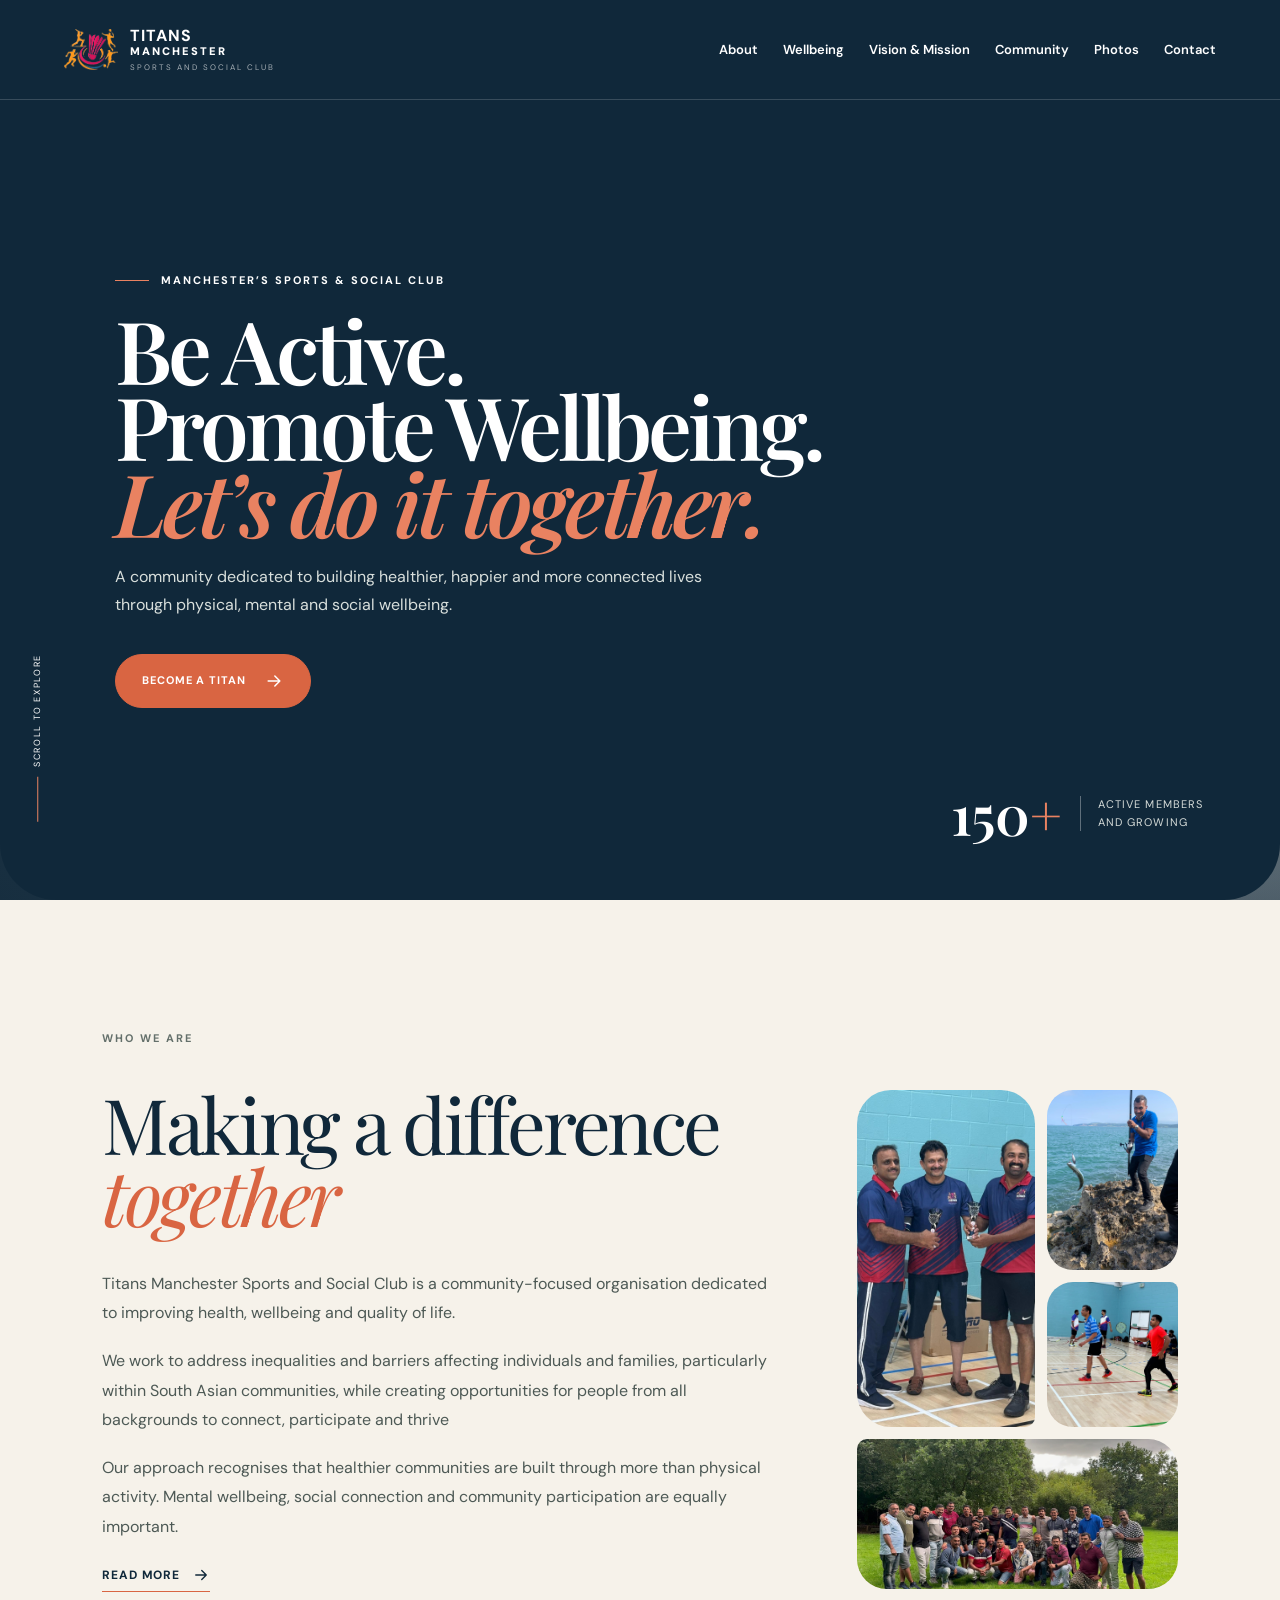
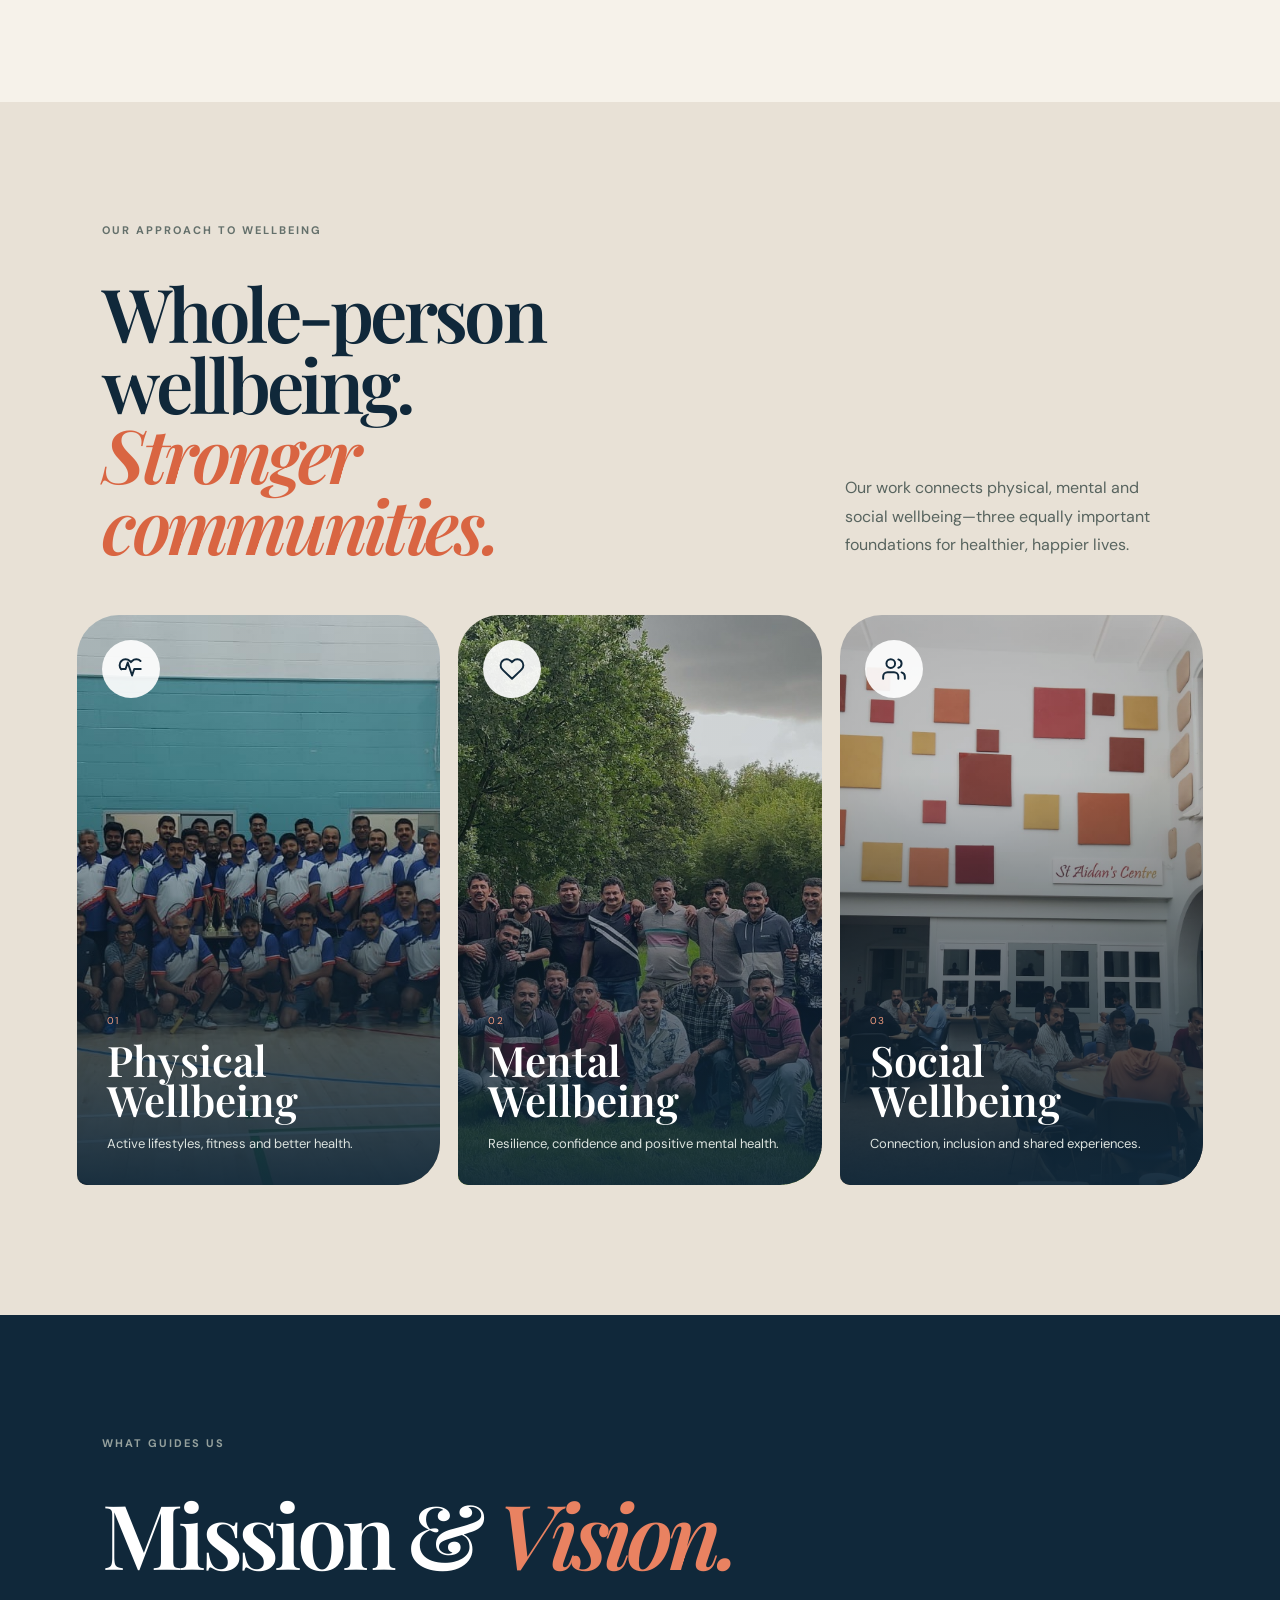
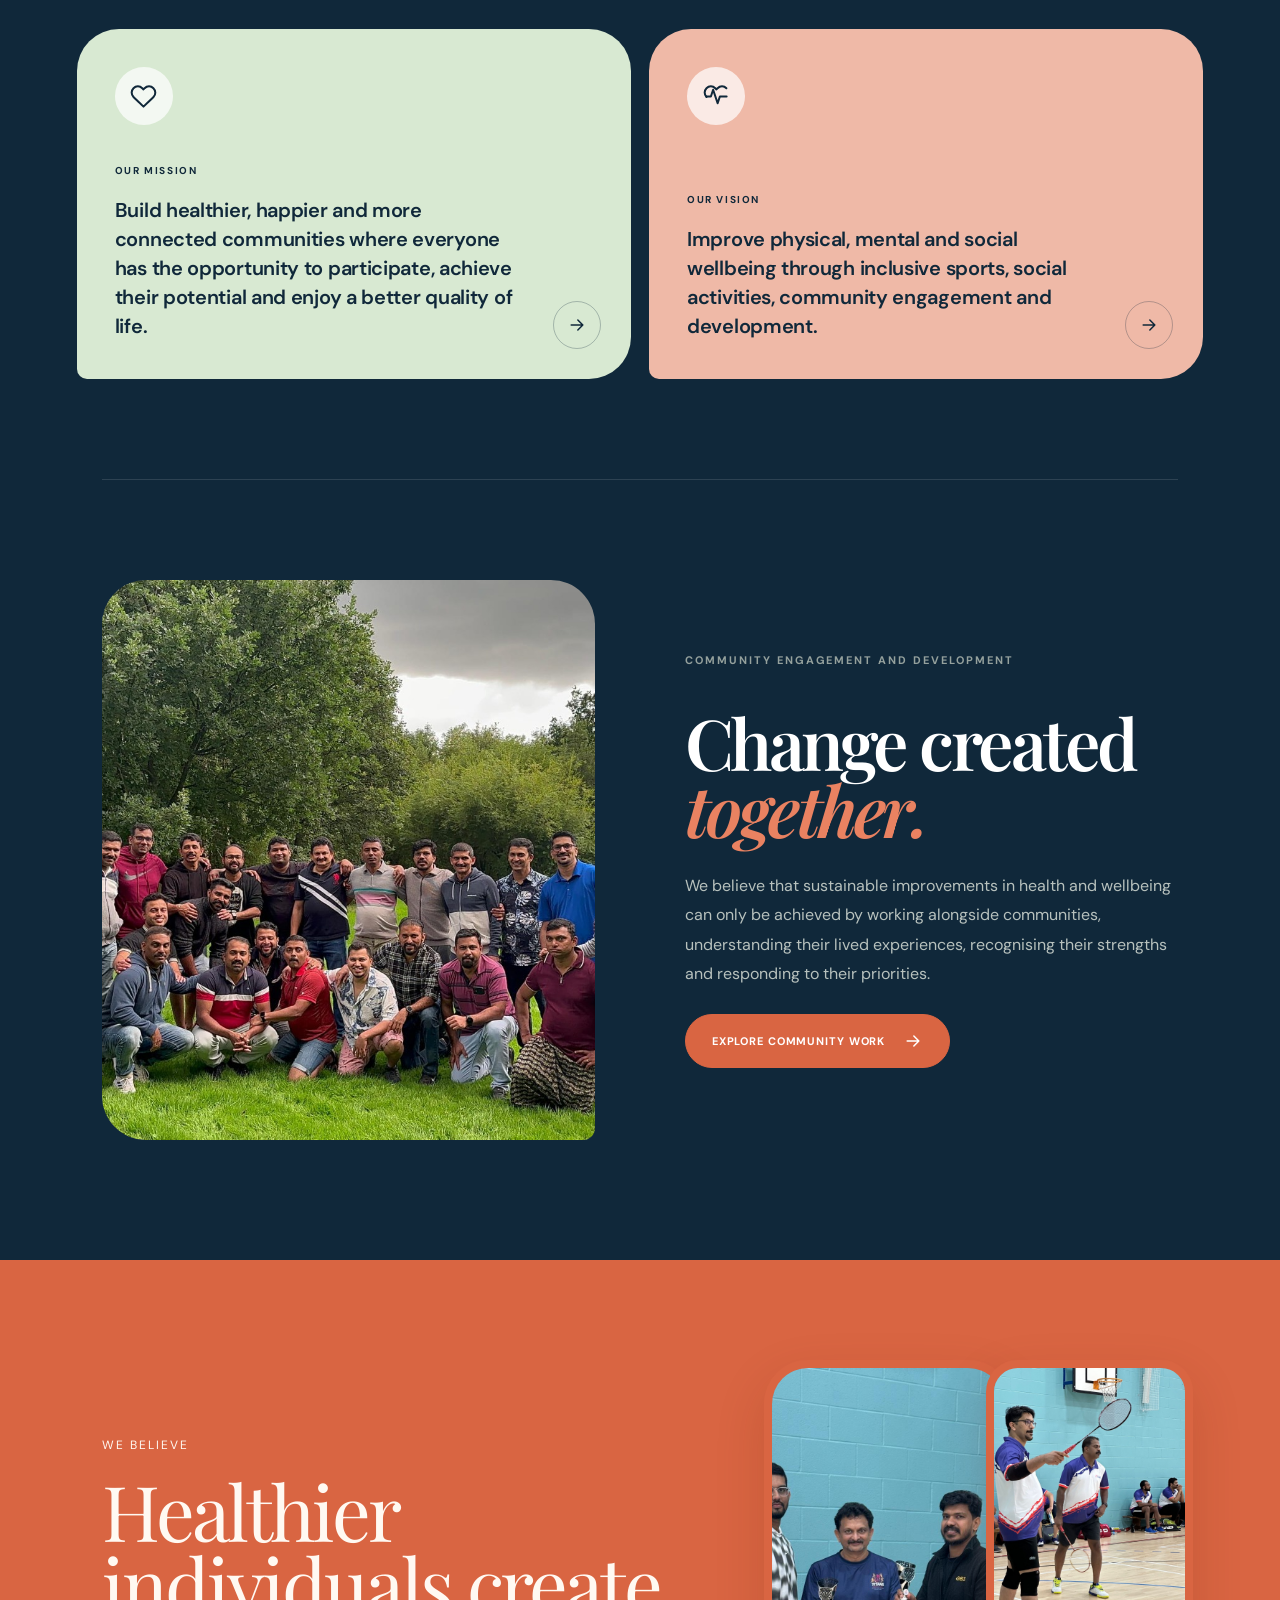
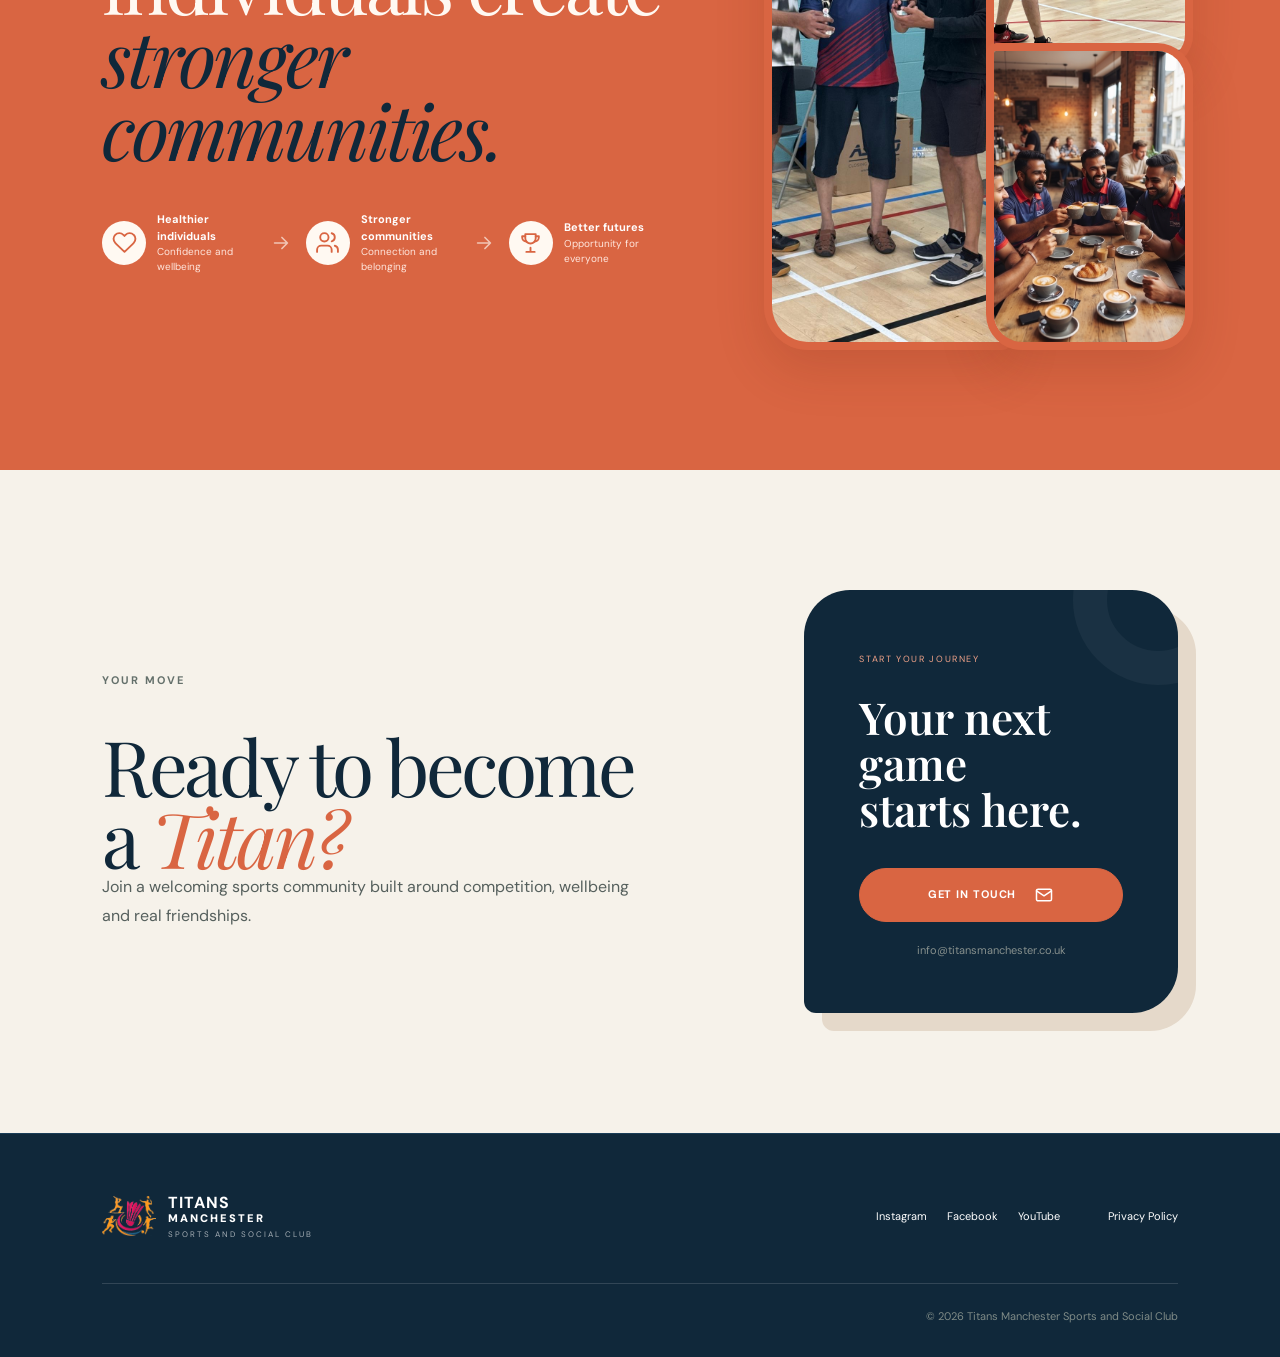
==== commit f23e0c93: "Deploy: SMTP contact form support and info@ club email Co-Authored-By: Claude Opus 5.5 <noreply@anth" ====
--- a/index.html
+++ b/index.html
@@ -10,13 +10,13 @@
     <link rel="icon" href="/favicon.png">
     <meta property="og:title" content="Titans Manchester Sports and Social Club">
     <meta property="og:description" content="Titans Manchester Sports and Social Club is a community-focused organisation dedicated to improving health, wellbeing and quality of life through sport and social activities. We provide a welcoming environment for people of all ages and abilities to come together, connect, and enjoy a range of activities that promote physical and mental wellbeing.">
-    <script type="module" crossorigin src="/assets/index-DYZ5xzIf.js"></script>
-    <link rel="stylesheet" crossorigin href="/assets/index-CrvSPCSK.css">
+    <script type="module" crossorigin src="/assets/index-BgcDKJjH.js"></script>
+    <link rel="stylesheet" crossorigin href="/assets/index-C2geTz8D.css">
     <link rel="canonical" href="https://titansmanchester.co.uk/">
   </head>
   <body>
     
-    <div id="root"><link rel="preload" as="image" href="/titans-logo.png"/><link rel="preload" as="image" href="/prizes.jpeg"/><link rel="preload" as="image" href="/fishing.jpeg"/><link rel="preload" as="image" href="/players2.jpeg"/><link rel="preload" as="image" href="/community-running.jpg"/><link rel="preload" as="image" href="/group-badminton.jpeg"/><link rel="preload" as="image" href="/SocialWellbeing.jpeg"/><link rel="preload" as="image" href="/players-badminton3.jpeg"/><link rel="preload" as="image" href="/community-badminton.jpg"/><link rel="preload" as="image" href="/cafe-titan.jpg"/><main><nav class="nav "><a class="brand" href="#top" aria-label="Titans Manchester home"><img src="/titans-logo.png" alt=""/><span class="brand-name">TITANS<strong>MANCHESTER</strong><small>Sports and Social Club</small></span></a><div class="nav-links "><a href="/about">About</a><a href="/wellbeing">Wellbeing</a><a href="/vision">Vision &amp; Mission</a><a href="/community">Community</a><a href="/gallery">Photos</a><a href="/contact">Contact</a></div><button class="menu" aria-label="Toggle navigation"><svg width="25" height="25" viewBox="0 0 24 24" fill="none" stroke="currentColor" stroke-width="1.8" stroke-linecap="round" stroke-linejoin="round" aria-hidden="true"><path d="M4 7h16M4 12h16M4 17h16"></path></svg></button></nav><section class="hero" id="top"><video class="hero-video" autoPlay="" muted="" loop="" playsInline="" preload="metadata"><source src="/titans-hero.mp4" type="video/mp4"/></video><div class="hero-shade"></div><div class="hero-copy"><p class="eyebrow" data-reveal="true"><span></span> Manchester’s sports &amp; social club</p><h1 data-reveal="true">Be Active.<br/>Promote Wellbeing.<br/><em>Let’s do it together.</em></h1><p class="hero-text" data-reveal="true">A community dedicated to building healthier, happier and more connected lives through physical, mental and social wellbeing.</p><div class="hero-actions" data-reveal="true"><a href="/contact" class="button primary">Become a Titan <svg width="20" height="20" viewBox="0 0 24 24" fill="none" stroke="currentColor" stroke-width="1.8" stroke-linecap="round" stroke-linejoin="round" aria-hidden="true"><path d="M5 12h14M13 6l6 6-6 6"></path></svg></a></div></div><div class="hero-stat"><strong>150<span>+</span></strong><p>Active members<br/>and growing</p></div><div class="scroll-cue"><span></span> Scroll to explore</div></section><section class="intro" id="about"><div class="section-tag" data-reveal="true">Who we are</div><div class="intro-grid" id="community"><div class="intro-story" data-reveal="true"><h2>Making a difference <span>together</span></h2><div class="intro-content"><p>Titans Manchester Sports and Social Club is a community-focused organisation dedicated to improving health, wellbeing and quality of life.</p><p>We work to address inequalities and barriers affecting individuals and families, particularly within South Asian communities, while creating opportunities for people from all backgrounds to connect, participate and thrive</p><p>Our approach recognises that healthier communities are built through more than physical activity. Mental wellbeing, social connection and community participation are equally important.</p><a class="text-link" href="/about">read more <svg width="18" height="18" viewBox="0 0 24 24" fill="none" stroke="currentColor" stroke-width="1.8" stroke-linecap="round" stroke-linejoin="round" aria-hidden="true"><path d="M5 12h14M13 6l6 6-6 6"></path></svg></a></div></div><div class="community-gallery" data-reveal="true"><img src="/prizes.jpeg" alt="A group warming up and stretching together"/><img src="/fishing.jpeg" alt="Men  fishing together"/><img src="/players2.jpeg" alt="Players enjoying a badminton session together"/><img src="/community-running.jpg" alt="A group of men running in a park"/></div></div></section><section class="home-wellbeing"><div class="home-wellbeing-heading" data-reveal="true"><div><div class="section-tag">Our approach to wellbeing</div><h2>Whole-person wellbeing.<br/><span>Stronger communities.</span></h2></div><p>Our work connects physical, mental and social wellbeing—three equally important foundations for healthier, happier lives.</p></div><div class="home-pillar-grid"><a class="home-pillar-card" href="/wellbeing" data-reveal="true"><img src="/group-badminton.jpeg" alt="Fit Indian men running together outdoors"/><div class="home-pillar-shade"></div><div class="pillar-icon"><svg width="26" height="26" viewBox="0 0 24 24" fill="none" stroke="currentColor" stroke-width="1.8" stroke-linecap="round" stroke-linejoin="round" aria-hidden="true"><path d="M3 12h4l2-6 4 12 2-6h6"></path><path d="M20.8 4.6a5.5 5.5 0 0 0-7.8 0L12 5.7l-1.1-1.1a5.5 5.5 0 0 0-7.8 7.8"></path></svg></div><div><span>01</span><h3>Physical<br/>Wellbeing</h3><p>Active lifestyles, fitness and better health.</p></div></a><a class="home-pillar-card" href="/wellbeing" data-reveal="true"><img src="/community-running.jpg" alt="mindfulness"/><div class="home-pillar-shade"></div><div class="pillar-icon"><svg width="26" height="26" viewBox="0 0 24 24" fill="none" stroke="currentColor" stroke-width="1.8" stroke-linecap="round" stroke-linejoin="round" aria-hidden="true"><path d="M20.8 4.6a5.5 5.5 0 0 0-7.8 0L12 5.7l-1.1-1.1a5.5 5.5 0 0 0-7.8 7.8l1.1 1.1L12 21l7.8-7.5 1.1-1.1a5.5 5.5 0 0 0-.1-7.8Z"></path></svg></div><div><span>02</span><h3>Mental<br/>Wellbeing</h3><p>Resilience, confidence and positive mental health.</p></div></a><a class="home-pillar-card" href="/wellbeing" data-reveal="true"><img src="/SocialWellbeing.jpeg" alt="Happy friends connecting over coffee"/><div class="home-pillar-shade"></div><div class="pillar-icon"><svg width="26" height="26" viewBox="0 0 24 24" fill="none" stroke="currentColor" stroke-width="1.8" stroke-linecap="round" stroke-linejoin="round" aria-hidden="true"><path d="M16 21v-2a4 4 0 0 0-4-4H6a4 4 0 0 0-4 4v2"></path><circle cx="9" cy="7" r="4"></circle><path d="M22 21v-2a4 4 0 0 0-3-3.87M16 3.13a4 4 0 0 1 0 7.75"></path></svg></div><div><span>03</span><h3>Social<br/>Wellbeing</h3><p>Connection, inclusion and shared experiences.</p></div></a></div></section><section class="home-purpose-section" id="activities"><div class="home-purpose-heading" data-reveal="true"><div class="section-tag light">What guides us</div><h2>Mission &amp; <span>Vision.</span></h2></div><div class="home-purpose-grid"><a class="home-purpose-card mission" href="/vision" data-reveal="true"><div class="pillar-icon"><svg width="27" height="27" viewBox="0 0 24 24" fill="none" stroke="currentColor" stroke-width="1.8" stroke-linecap="round" stroke-linejoin="round" aria-hidden="true"><path d="M20.8 4.6a5.5 5.5 0 0 0-7.8 0L12 5.7l-1.1-1.1a5.5 5.5 0 0 0-7.8 7.8l1.1 1.1L12 21l7.8-7.5 1.1-1.1a5.5 5.5 0 0 0-.1-7.8Z"></path></svg></div><span>Our Mission</span><h4>Build healthier, happier and more connected communities where everyone has the opportunity to participate, achieve their potential and enjoy a better quality of life.</h4><div class="purpose-arrow"><svg width="20" height="20" viewBox="0 0 24 24" fill="none" stroke="currentColor" stroke-width="1.8" stroke-linecap="round" stroke-linejoin="round" aria-hidden="true"><path d="M5 12h14M13 6l6 6-6 6"></path></svg></div></a><a class="home-purpose-card vision" href="/vision" data-reveal="true"><div class="pillar-icon"><svg width="27" height="27" viewBox="0 0 24 24" fill="none" stroke="currentColor" stroke-width="1.8" stroke-linecap="round" stroke-linejoin="round" aria-hidden="true"><path d="M3 12h4l2-6 4 12 2-6h6"></path><path d="M20.8 4.6a5.5 5.5 0 0 0-7.8 0L12 5.7l-1.1-1.1a5.5 5.5 0 0 0-7.8 7.8"></path></svg></div><span>Our Vision</span><h4>Improve physical, mental and social wellbeing through inclusive sports, social activities, community engagement and development.</h4><div class="purpose-arrow"><svg width="20" height="20" viewBox="0 0 24 24" fill="none" stroke="currentColor" stroke-width="1.8" stroke-linecap="round" stroke-linejoin="round" aria-hidden="true"><path d="M5 12h14M13 6l6 6-6 6"></path></svg></div></a></div><div class="home-community-block"><div class="home-community-image" data-reveal="true"><img src="/community-running.jpg" alt="Community members running together through a park"/></div><div class="home-community-copy" data-reveal="true"><div class="section-tag light">Community Engagement and Development</div><h2>Change created <span>together.</span></h2><p>We believe that sustainable improvements in health and wellbeing can only be achieved by working alongside communities, understanding their lived experiences, recognising their strengths and responding to their priorities.</p><a class="button primary" href="/community">Explore community work <svg width="20" height="20" viewBox="0 0 24 24" fill="none" stroke="currentColor" stroke-width="1.8" stroke-linecap="round" stroke-linejoin="round" aria-hidden="true"><path d="M5 12h14M13 6l6 6-6 6"></path></svg></a></div></div></section><section class="manifesto"><div class="manifesto-inner"><div class="manifesto-copy" data-reveal="true"><p>We Believe</p><h2 class="belief-headline">Healthier individuals create <span>stronger communities.</span></h2><div class="belief-flow"><div><i><svg width="25" height="25" viewBox="0 0 24 24" fill="none" stroke="currentColor" stroke-width="1.8" stroke-linecap="round" stroke-linejoin="round" aria-hidden="true"><path d="M20.8 4.6a5.5 5.5 0 0 0-7.8 0L12 5.7l-1.1-1.1a5.5 5.5 0 0 0-7.8 7.8l1.1 1.1L12 21l7.8-7.5 1.1-1.1a5.5 5.5 0 0 0-.1-7.8Z"></path></svg></i><span><b>Healthier individuals</b>Confidence and wellbeing</span></div><svg width="22" height="22" viewBox="0 0 24 24" fill="none" stroke="currentColor" stroke-width="1.8" stroke-linecap="round" stroke-linejoin="round" aria-hidden="true"><path d="M5 12h14M13 6l6 6-6 6"></path></svg><div><i><svg width="25" height="25" viewBox="0 0 24 24" fill="none" stroke="currentColor" stroke-width="1.8" stroke-linecap="round" stroke-linejoin="round" aria-hidden="true"><path d="M16 21v-2a4 4 0 0 0-4-4H6a4 4 0 0 0-4 4v2"></path><circle cx="9" cy="7" r="4"></circle><path d="M22 21v-2a4 4 0 0 0-3-3.87M16 3.13a4 4 0 0 1 0 7.75"></path></svg></i><span><b>Stronger communities</b>Connection and belonging</span></div><svg width="22" height="22" viewBox="0 0 24 24" fill="none" stroke="currentColor" stroke-width="1.8" stroke-linecap="round" stroke-linejoin="round" aria-hidden="true"><path d="M5 12h14M13 6l6 6-6 6"></path></svg><div><i><svg width="25" height="25" viewBox="0 0 24 24" fill="none" stroke="currentColor" stroke-width="1.8" stroke-linecap="round" stroke-linejoin="round" aria-hidden="true"><path d="M8 21h8M12 17v4M7 4h10v4a5 5 0 0 1-10 0V4Z"></path><path d="M7 6H4v1a4 4 0 0 0 4 4M17 6h3v1a4 4 0 0 1-4 4"></path></svg></i><span><b>Better futures</b>Opportunity for everyone</span></div></div></div><div class="manifesto-image" data-reveal="true"><div class="manifesto-collage"><img src="/players-badminton3.jpeg" alt="A healthy and connected community running together"/><img src="/community-badminton.jpg" alt="Members playing badminton together"/><img src="/cafe-titan.jpg" alt="Friends sharing a happy social moment"/></div></div></div></section><section class="join" id="join"><div class="join-copy" data-reveal="true"><div class="section-tag">Your move</div><h2>Ready to become<br/>a <span>Titan?</span></h2><p>Join a welcoming sports community built around competition, wellbeing and real friendships.</p></div><div class="join-card" data-reveal="true"><span class="join-label">Start your journey</span><h3>Your next game<br/>starts here.</h3><a href="/contact" class="button primary">Get in touch <svg width="20" height="20" viewBox="0 0 24 24" fill="none" stroke="currentColor" stroke-width="1.8" stroke-linecap="round" stroke-linejoin="round" aria-hidden="true"><rect x="3" y="5" width="18" height="14" rx="2"></rect><path d="m3 7 9 6 9-6"></path></svg></a><p><a href="mailto:email@titansmanchester.co.uk">email@titansmanchester.co.uk</a></p></div></section><footer id="contact"><a class="brand" href="#top"><img src="/titans-logo.png" alt=""/><span class="brand-name">TITANS<strong>MANCHESTER</strong><small>Sports and Social Club</small></span></a><div><a href="#">Instagram</a><a href="#">Facebook</a><a href="#">YouTube</a></div><div class="footer-legal"><a href="/privacy">Privacy Policy</a></div><p class="footer-copyright">© <!-- -->2026<!-- --> Titans Manchester Sports and Social Club</p></footer></main></div>
+    <div id="root"><link rel="preload" as="image" href="/titans-logo.png"/><link rel="preload" as="image" href="/prizes.jpeg"/><link rel="preload" as="image" href="/fishing.jpeg"/><link rel="preload" as="image" href="/players2.jpeg"/><link rel="preload" as="image" href="/community-running.jpg"/><link rel="preload" as="image" href="/group-badminton.jpeg"/><link rel="preload" as="image" href="/SocialWellbeing.jpeg"/><link rel="preload" as="image" href="/players-badminton3.jpeg"/><link rel="preload" as="image" href="/community-badminton.jpg"/><link rel="preload" as="image" href="/cafe-titan.jpg"/><main><nav class="nav "><a class="brand" href="#top" aria-label="Titans Manchester home"><img src="/titans-logo.png" alt=""/><span class="brand-name">TITANS<strong>MANCHESTER</strong><small>Sports and Social Club</small></span></a><div class="nav-links "><a href="/about">About</a><a href="/wellbeing">Wellbeing</a><a href="/vision">Vision &amp; Mission</a><a href="/community">Community</a><a href="/gallery">Photos</a><a href="/contact">Contact</a></div><button class="menu" aria-label="Toggle navigation"><svg width="25" height="25" viewBox="0 0 24 24" fill="none" stroke="currentColor" stroke-width="1.8" stroke-linecap="round" stroke-linejoin="round" aria-hidden="true"><path d="M4 7h16M4 12h16M4 17h16"></path></svg></button></nav><section class="hero" id="top"><video class="hero-video" autoPlay="" muted="" loop="" playsInline="" preload="metadata"><source src="/titans-hero.mp4" type="video/mp4"/></video><div class="hero-shade"></div><div class="hero-copy"><p class="eyebrow" data-reveal="true"><span></span> Manchester’s sports &amp; social club</p><h1 data-reveal="true">Be Active.<br/>Promote Wellbeing.<br/><em>Let’s do it together.</em></h1><p class="hero-text" data-reveal="true">A community dedicated to building healthier, happier and more connected lives through physical, mental and social wellbeing.</p><div class="hero-actions" data-reveal="true"><a href="/contact" class="button primary">Become a Titan <svg width="20" height="20" viewBox="0 0 24 24" fill="none" stroke="currentColor" stroke-width="1.8" stroke-linecap="round" stroke-linejoin="round" aria-hidden="true"><path d="M5 12h14M13 6l6 6-6 6"></path></svg></a></div></div><div class="hero-stat"><strong>150<span>+</span></strong><p>Active members<br/>and growing</p></div><div class="scroll-cue"><span></span> Scroll to explore</div></section><section class="intro" id="about"><div class="section-tag" data-reveal="true">Who we are</div><div class="intro-grid" id="community"><div class="intro-story" data-reveal="true"><h2>Making a difference <span>together</span></h2><div class="intro-content"><p>Titans Manchester Sports and Social Club is a community-focused organisation dedicated to improving health, wellbeing and quality of life.</p><p>We work to address inequalities and barriers affecting individuals and families, particularly within South Asian communities, while creating opportunities for people from all backgrounds to connect, participate and thrive</p><p>Our approach recognises that healthier communities are built through more than physical activity. Mental wellbeing, social connection and community participation are equally important.</p><a class="text-link" href="/about">read more <svg width="18" height="18" viewBox="0 0 24 24" fill="none" stroke="currentColor" stroke-width="1.8" stroke-linecap="round" stroke-linejoin="round" aria-hidden="true"><path d="M5 12h14M13 6l6 6-6 6"></path></svg></a></div></div><div class="community-gallery" data-reveal="true"><img src="/prizes.jpeg" alt="A group warming up and stretching together"/><img src="/fishing.jpeg" alt="Men  fishing together"/><img src="/players2.jpeg" alt="Players enjoying a badminton session together"/><img src="/community-running.jpg" alt="A group of men running in a park"/></div></div></section><section class="home-wellbeing"><div class="home-wellbeing-heading" data-reveal="true"><div><div class="section-tag">Our approach to wellbeing</div><h2>Whole-person wellbeing.<br/><span>Stronger communities.</span></h2></div><p>Our work connects physical, mental and social wellbeing—three equally important foundations for healthier, happier lives.</p></div><div class="home-pillar-grid"><a class="home-pillar-card" href="/wellbeing" data-reveal="true"><img src="/group-badminton.jpeg" alt="Fit Indian men running together outdoors"/><div class="home-pillar-shade"></div><div class="pillar-icon"><svg width="26" height="26" viewBox="0 0 24 24" fill="none" stroke="currentColor" stroke-width="1.8" stroke-linecap="round" stroke-linejoin="round" aria-hidden="true"><path d="M3 12h4l2-6 4 12 2-6h6"></path><path d="M20.8 4.6a5.5 5.5 0 0 0-7.8 0L12 5.7l-1.1-1.1a5.5 5.5 0 0 0-7.8 7.8"></path></svg></div><div><span>01</span><h3>Physical<br/>Wellbeing</h3><p>Active lifestyles, fitness and better health.</p></div></a><a class="home-pillar-card" href="/wellbeing" data-reveal="true"><img src="/community-running.jpg" alt="mindfulness"/><div class="home-pillar-shade"></div><div class="pillar-icon"><svg width="26" height="26" viewBox="0 0 24 24" fill="none" stroke="currentColor" stroke-width="1.8" stroke-linecap="round" stroke-linejoin="round" aria-hidden="true"><path d="M20.8 4.6a5.5 5.5 0 0 0-7.8 0L12 5.7l-1.1-1.1a5.5 5.5 0 0 0-7.8 7.8l1.1 1.1L12 21l7.8-7.5 1.1-1.1a5.5 5.5 0 0 0-.1-7.8Z"></path></svg></div><div><span>02</span><h3>Mental<br/>Wellbeing</h3><p>Resilience, confidence and positive mental health.</p></div></a><a class="home-pillar-card" href="/wellbeing" data-reveal="true"><img src="/SocialWellbeing.jpeg" alt="Happy friends connecting over coffee"/><div class="home-pillar-shade"></div><div class="pillar-icon"><svg width="26" height="26" viewBox="0 0 24 24" fill="none" stroke="currentColor" stroke-width="1.8" stroke-linecap="round" stroke-linejoin="round" aria-hidden="true"><path d="M16 21v-2a4 4 0 0 0-4-4H6a4 4 0 0 0-4 4v2"></path><circle cx="9" cy="7" r="4"></circle><path d="M22 21v-2a4 4 0 0 0-3-3.87M16 3.13a4 4 0 0 1 0 7.75"></path></svg></div><div><span>03</span><h3>Social<br/>Wellbeing</h3><p>Connection, inclusion and shared experiences.</p></div></a></div></section><section class="home-purpose-section" id="activities"><div class="home-purpose-heading" data-reveal="true"><div class="section-tag light">What guides us</div><h2>Mission &amp; <span>Vision.</span></h2></div><div class="home-purpose-grid"><a class="home-purpose-card mission" href="/vision" data-reveal="true"><div class="pillar-icon"><svg width="27" height="27" viewBox="0 0 24 24" fill="none" stroke="currentColor" stroke-width="1.8" stroke-linecap="round" stroke-linejoin="round" aria-hidden="true"><path d="M20.8 4.6a5.5 5.5 0 0 0-7.8 0L12 5.7l-1.1-1.1a5.5 5.5 0 0 0-7.8 7.8l1.1 1.1L12 21l7.8-7.5 1.1-1.1a5.5 5.5 0 0 0-.1-7.8Z"></path></svg></div><span>Our Mission</span><h4>Build healthier, happier and more connected communities where everyone has the opportunity to participate, achieve their potential and enjoy a better quality of life.</h4><div class="purpose-arrow"><svg width="20" height="20" viewBox="0 0 24 24" fill="none" stroke="currentColor" stroke-width="1.8" stroke-linecap="round" stroke-linejoin="round" aria-hidden="true"><path d="M5 12h14M13 6l6 6-6 6"></path></svg></div></a><a class="home-purpose-card vision" href="/vision" data-reveal="true"><div class="pillar-icon"><svg width="27" height="27" viewBox="0 0 24 24" fill="none" stroke="currentColor" stroke-width="1.8" stroke-linecap="round" stroke-linejoin="round" aria-hidden="true"><path d="M3 12h4l2-6 4 12 2-6h6"></path><path d="M20.8 4.6a5.5 5.5 0 0 0-7.8 0L12 5.7l-1.1-1.1a5.5 5.5 0 0 0-7.8 7.8"></path></svg></div><span>Our Vision</span><h4>Improve physical, mental and social wellbeing through inclusive sports, social activities, community engagement and development.</h4><div class="purpose-arrow"><svg width="20" height="20" viewBox="0 0 24 24" fill="none" stroke="currentColor" stroke-width="1.8" stroke-linecap="round" stroke-linejoin="round" aria-hidden="true"><path d="M5 12h14M13 6l6 6-6 6"></path></svg></div></a></div><div class="home-community-block"><div class="home-community-image" data-reveal="true"><img src="/community-running.jpg" alt="Community members running together through a park"/></div><div class="home-community-copy" data-reveal="true"><div class="section-tag light">Community Engagement and Development</div><h2>Change created <span>together.</span></h2><p>We believe that sustainable improvements in health and wellbeing can only be achieved by working alongside communities, understanding their lived experiences, recognising their strengths and responding to their priorities.</p><a class="button primary" href="/community">Explore community work <svg width="20" height="20" viewBox="0 0 24 24" fill="none" stroke="currentColor" stroke-width="1.8" stroke-linecap="round" stroke-linejoin="round" aria-hidden="true"><path d="M5 12h14M13 6l6 6-6 6"></path></svg></a></div></div></section><section class="manifesto"><div class="manifesto-inner"><div class="manifesto-copy" data-reveal="true"><p>We Believe</p><h2 class="belief-headline">Healthier individuals create <span>stronger communities.</span></h2><div class="belief-flow"><div><i><svg width="25" height="25" viewBox="0 0 24 24" fill="none" stroke="currentColor" stroke-width="1.8" stroke-linecap="round" stroke-linejoin="round" aria-hidden="true"><path d="M20.8 4.6a5.5 5.5 0 0 0-7.8 0L12 5.7l-1.1-1.1a5.5 5.5 0 0 0-7.8 7.8l1.1 1.1L12 21l7.8-7.5 1.1-1.1a5.5 5.5 0 0 0-.1-7.8Z"></path></svg></i><span><b>Healthier individuals</b>Confidence and wellbeing</span></div><svg width="22" height="22" viewBox="0 0 24 24" fill="none" stroke="currentColor" stroke-width="1.8" stroke-linecap="round" stroke-linejoin="round" aria-hidden="true"><path d="M5 12h14M13 6l6 6-6 6"></path></svg><div><i><svg width="25" height="25" viewBox="0 0 24 24" fill="none" stroke="currentColor" stroke-width="1.8" stroke-linecap="round" stroke-linejoin="round" aria-hidden="true"><path d="M16 21v-2a4 4 0 0 0-4-4H6a4 4 0 0 0-4 4v2"></path><circle cx="9" cy="7" r="4"></circle><path d="M22 21v-2a4 4 0 0 0-3-3.87M16 3.13a4 4 0 0 1 0 7.75"></path></svg></i><span><b>Stronger communities</b>Connection and belonging</span></div><svg width="22" height="22" viewBox="0 0 24 24" fill="none" stroke="currentColor" stroke-width="1.8" stroke-linecap="round" stroke-linejoin="round" aria-hidden="true"><path d="M5 12h14M13 6l6 6-6 6"></path></svg><div><i><svg width="25" height="25" viewBox="0 0 24 24" fill="none" stroke="currentColor" stroke-width="1.8" stroke-linecap="round" stroke-linejoin="round" aria-hidden="true"><path d="M8 21h8M12 17v4M7 4h10v4a5 5 0 0 1-10 0V4Z"></path><path d="M7 6H4v1a4 4 0 0 0 4 4M17 6h3v1a4 4 0 0 1-4 4"></path></svg></i><span><b>Better futures</b>Opportunity for everyone</span></div></div></div><div class="manifesto-image" data-reveal="true"><div class="manifesto-collage"><img src="/players-badminton3.jpeg" alt="A healthy and connected community running together"/><img src="/community-badminton.jpg" alt="Members playing badminton together"/><img src="/cafe-titan.jpg" alt="Friends sharing a happy social moment"/></div></div></div></section><section class="join" id="join"><div class="join-copy" data-reveal="true"><div class="section-tag">Your move</div><h2>Ready to become<br/>a <span>Titan?</span></h2><p>Join a welcoming sports community built around competition, wellbeing and real friendships.</p></div><div class="join-card" data-reveal="true"><span class="join-label">Start your journey</span><h3>Your next game<br/>starts here.</h3><a href="/contact" class="button primary">Get in touch <svg width="20" height="20" viewBox="0 0 24 24" fill="none" stroke="currentColor" stroke-width="1.8" stroke-linecap="round" stroke-linejoin="round" aria-hidden="true"><rect x="3" y="5" width="18" height="14" rx="2"></rect><path d="m3 7 9 6 9-6"></path></svg></a><p><a href="mailto:info@titansmanchester.co.uk">info@titansmanchester.co.uk</a></p></div></section><footer id="contact"><a class="brand" href="#top"><img src="/titans-logo.png" alt=""/><span class="brand-name">TITANS<strong>MANCHESTER</strong><small>Sports and Social Club</small></span></a><div><a href="#">Instagram</a><a href="#">Facebook</a><a href="#">YouTube</a></div><div class="footer-legal"><a href="/privacy">Privacy Policy</a></div><p class="footer-copyright">© <!-- -->2026<!-- --> Titans Manchester Sports and Social Club</p></footer></main></div>
     
   </body>
 </html>
--- a/assets/index-C2geTz8D.css
+++ b/assets/index-C2geTz8D.css
@@ -0,0 +1 @@
+@import "https://fonts.googleapis.com/css2?family=DM+Sans:wght@400;500;600;700&family=Playfair+Display:ital,wght@0,600;1,600&display=swap";@layer components;@layer properties{@supports (((-webkit-hyphens:none)) and (not (margin-trim:inline))) or ((-moz-orient:inline) and (not (color:rgb(from red r g b)))){*,:before,:after,::backdrop{--tw-rotate-x:initial;--tw-rotate-y:initial;--tw-rotate-z:initial;--tw-skew-x:initial;--tw-skew-y:initial;--tw-blur:initial;--tw-brightness:initial;--tw-contrast:initial;--tw-grayscale:initial;--tw-hue-rotate:initial;--tw-invert:initial;--tw-opacity:initial;--tw-saturate:initial;--tw-sepia:initial;--tw-drop-shadow:initial;--tw-drop-shadow-color:initial;--tw-drop-shadow-alpha:100%;--tw-drop-shadow-size:initial}}}@layer theme{:root,:host{--font-sans:"DM Sans", sans-serif;--font-mono:ui-monospace, SFMono-Regular, Menlo, Monaco, Consolas, "Liberation Mono", "Courier New", monospace;--spacing:.25rem;--default-font-family:var(--font-sans);--default-mono-font-family:var(--font-mono)}}@layer base{*,:after,:before,::backdrop{box-sizing:border-box;border:0 solid;margin:0;padding:0}::file-selector-button{box-sizing:border-box;border:0 solid;margin:0;padding:0}html,:host{-webkit-text-size-adjust:100%;tab-size:4;line-height:1.5;font-family:var(--default-font-family,ui-sans-serif, system-ui, sans-serif, "Apple Color Emoji", "Segoe UI Emoji", "Segoe UI Symbol", "Noto Color Emoji");font-feature-settings:var(--default-font-feature-settings,normal);font-variation-settings:var(--default-font-variation-settings,normal);-webkit-tap-highlight-color:transparent}hr{height:0;color:inherit;border-top-width:1px}abbr:where([title]){-webkit-text-decoration:underline dotted;text-decoration:underline dotted}h1,h2,h3,h4,h5,h6{font-size:inherit;font-weight:inherit}a{color:inherit;-webkit-text-decoration:inherit;-webkit-text-decoration:inherit;-webkit-text-decoration:inherit;-webkit-text-decoration:inherit;text-decoration:inherit}b,strong{font-weight:bolder}code,kbd,samp,pre{font-family:var(--default-mono-font-family,ui-monospace, SFMono-Regular, Menlo, Monaco, Consolas, "Liberation Mono", "Courier New", monospace);font-feature-settings:var(--default-mono-font-feature-settings,normal);font-variation-settings:var(--default-mono-font-variation-settings,normal);font-size:1em}small{font-size:80%}sub,sup{vertical-align:baseline;font-size:75%;line-height:0;position:relative}sub{bottom:-.25em}sup{top:-.5em}table{text-indent:0;border-color:inherit;border-collapse:collapse}:-moz-focusring{outline:auto}progress{vertical-align:baseline}summary{display:list-item}ol,ul,menu{list-style:none}img,svg,video,canvas,audio,iframe,embed,object{vertical-align:middle;display:block}img,video{max-width:100%;height:auto}button,input,select,optgroup,textarea{font:inherit;font-feature-settings:inherit;font-variation-settings:inherit;letter-spacing:inherit;color:inherit;opacity:1;background-color:#0000;border-radius:0}::file-selector-button{font:inherit;font-feature-settings:inherit;font-variation-settings:inherit;letter-spacing:inherit;color:inherit;opacity:1;background-color:#0000;border-radius:0}:where(select:is([multiple],[size])) optgroup{font-weight:bolder}:where(select:is([multiple],[size])) optgroup option{padding-inline-start:20px}::file-selector-button{margin-inline-end:4px}::placeholder{opacity:1}@supports (not ((-webkit-appearance:-apple-pay-button))) or (contain-intrinsic-size:1px){::placeholder{color:currentColor}@supports (color:color-mix(in lab, red, red)){::placeholder{color:color-mix(in oklab, currentcolor 50%, transparent)}}}textarea{resize:vertical}::-webkit-search-decoration{-webkit-appearance:none}::-webkit-date-and-time-value{min-height:1lh;text-align:inherit}::-webkit-datetime-edit{display:inline-flex}::-webkit-datetime-edit-fields-wrapper{padding:0}::-webkit-datetime-edit{padding-block:0}::-webkit-datetime-edit-year-field{padding-block:0}::-webkit-datetime-edit-month-field{padding-block:0}::-webkit-datetime-edit-day-field{padding-block:0}::-webkit-datetime-edit-hour-field{padding-block:0}::-webkit-datetime-edit-minute-field{padding-block:0}::-webkit-datetime-edit-second-field{padding-block:0}::-webkit-datetime-edit-millisecond-field{padding-block:0}::-webkit-datetime-edit-meridiem-field{padding-block:0}::-webkit-calendar-picker-indicator{line-height:1}:-moz-ui-invalid{box-shadow:none}button,input:where([type=button],[type=reset],[type=submit]){appearance:button}::file-selector-button{appearance:button}::-webkit-inner-spin-button{height:auto}::-webkit-outer-spin-button{height:auto}[hidden]:where(:not([hidden=until-found])){display:none!important}html{scroll-behavior:smooth}body{color:#10283a;background:#f6f2ea;font-family:DM Sans,sans-serif}a{text-decoration:none}button{cursor:pointer}}@layer utilities{.fixed{position:fixed}.static{position:static}.start{inset-inline-start:var(--spacing)}.end{inset-inline-end:var(--spacing)}.grid{display:grid}.hidden{display:none}.inline{display:inline}.table{display:table}.transform{transform:var(--tw-rotate-x,) var(--tw-rotate-y,) var(--tw-rotate-z,) var(--tw-skew-x,) var(--tw-skew-y,)}.filter{filter:var(--tw-blur,) var(--tw-brightness,) var(--tw-contrast,) var(--tw-grayscale,) var(--tw-hue-rotate,) var(--tw-invert,) var(--tw-saturate,) var(--tw-sepia,) var(--tw-drop-shadow,)}}main{overflow:hidden}.reveal-ready [data-reveal]{opacity:0;transition:opacity 1.15s cubic-bezier(.2,.7,.2,1),transform 1.15s cubic-bezier(.2,.7,.2,1);transform:translateY(48px)}.reveal-ready [data-reveal].is-visible{opacity:1;transform:translateY(0)}.activity-grid [data-reveal]:nth-child(2){transition-delay:.14s}.activity-grid [data-reveal]:nth-child(3){transition-delay:.28s}.activity-grid [data-reveal]:nth-child(4){transition-delay:.42s}.community-gallery[data-reveal],.join-card[data-reveal]{transition-delay:.18s}.hero-copy .eyebrow[data-reveal]{transition-delay:.12s}.hero-copy h1[data-reveal]{transition-delay:.28s}.hero-copy .hero-text[data-reveal]{transition-delay:.44s}.hero-copy .hero-actions[data-reveal]{transition-delay:.58s}.nav{z-index:20;color:#fff;background:0 0;border-bottom:1px solid #ffffff2b;justify-content:space-between;align-items:center;width:100%;height:100px;padding:0 5vw;transition:height .35s,background .35s,box-shadow .35s,-webkit-backdrop-filter .35s,backdrop-filter .35s;display:flex;position:fixed;top:0;left:0}.nav.scrolled{-webkit-backdrop-filter:blur(16px);backdrop-filter:blur(16px);background:#10283aeb;border-bottom-color:#ffffff14;height:78px;box-shadow:0 10px 30px #07172220}.brand{color:inherit;letter-spacing:.06em;align-items:center;gap:12px;font:700 16px/1 DM Sans,sans-serif;display:flex}.brand img{object-fit:contain;flex:none;width:54px;height:54px}.brand-name{flex-direction:column;gap:2px;display:flex}.brand-name strong{letter-spacing:.18em;font-size:11px}.nav .brand img{transition:width .35s,height .35s}.nav.scrolled .brand img{width:46px;height:46px}.brand small{letter-spacing:.25em;text-transform:uppercase;opacity:.62;margin-top:4px;font:8px/1 DM Sans,sans-serif;display:block}.nav-links{align-items:center;gap:25px;font-size:13px;font-weight:600;display:flex}.nav-links a{color:inherit;transition:color .25s}.nav-links>a:hover{color:#e98261}.nav-cta{background:#fff;border-radius:999px;align-items:center;gap:10px;padding:13px 18px;display:flex;color:#10283a!important}.menu{color:#fff;background:0 0;border:0;display:none}.hero{color:#fff;background:#10283a;border-radius:0 0 56px 56px;align-items:center;height:100vh;min-height:790px;display:flex;position:relative}.hero-video{object-fit:cover;width:100%;height:100%;position:absolute;inset:0}.hero-shade{background:linear-gradient(90deg,#10283aeb 0%,#10283abf 45%,#10283a4d 78%),linear-gradient(#0000 52%,#10283a9c);position:absolute;inset:0}.hero-copy{z-index:2;width:min(850px,90vw);margin-left:9vw;padding-top:80px;position:relative}.eyebrow,.section-tag{text-transform:uppercase;letter-spacing:.18em;align-items:center;gap:12px;font-size:11px;font-weight:700;display:flex}.eyebrow span{background:#e98261;width:34px;height:1px}.hero h1,h2{letter-spacing:-.045em;font-family:Playfair Display,serif}.hero h1{margin:22px 0;font-size:clamp(60px,min(6.8vw,14vh),110px);font-weight:600;line-height:.88}.hero h1 em{color:#e98261;font-style:italic}.hero-text{color:#d8dfdc;max-width:590px;font-size:16px;line-height:1.75}.hero-actions{gap:12px;margin-top:35px;display:flex}.button{text-transform:uppercase;letter-spacing:.08em;color:#fff;border:1px solid #ffffff4d;border-radius:999px;justify-content:center;align-items:center;gap:18px;min-height:54px;padding:0 26px;font-size:11px;font-weight:700;transition:transform .25s,background .25s;display:inline-flex}.button:hover{transform:translateY(-3px)}.button.primary{color:#fff;background:#d96542;border-color:#d96542}.button.ghost:hover{color:#10283a;background:#fff}.hero-stat{z-index:2;align-items:center;gap:18px;display:flex;position:absolute;bottom:7%;right:6vw}.hero-stat strong{font:600 55px/.85 Playfair Display}.hero-stat strong span{color:#e98261}.hero-stat p{color:#d5dbd8;text-transform:uppercase;letter-spacing:.1em;border-left:1px solid #fff5;padding-left:17px;font-size:11px;line-height:1.6}.scroll-cue{z-index:2;transform-origin:0;letter-spacing:.18em;text-transform:uppercase;align-items:center;gap:10px;font-size:9px;display:flex;position:absolute;bottom:8%;left:3vw;transform:rotate(-90deg)}.scroll-cue span{background:#e98261;width:45px;height:1px}.intro{padding:130px 8vw 110px}.section-tag{color:#64706b;margin-bottom:40px}.section-tag.light{color:#95a19d}.intro-grid{grid-template-columns:1.35fr .65fr;align-items:stretch;gap:7vw;display:grid}.intro h2,.activity-heading h2,.join h2{margin:0;font-size:clamp(46px,6vw,90px);line-height:.94}h2 span{color:#d96542;-webkit-text-stroke:0;font-style:italic}.intro-grid p{color:#4d5955;font-size:16px;line-height:1.85}.intro-content{max-width:680px;margin-top:38px}.intro-content p+p{margin-top:18px}.text-link{color:#10283a;text-transform:uppercase;letter-spacing:.07em;border-bottom:1px solid #d96542;align-items:center;gap:12px;margin-top:24px;padding-bottom:7px;font-size:12px;font-weight:700;display:inline-flex}.community-gallery{grid-template-rows:180px 145px 150px;grid-template-columns:1.15fr .85fr;align-self:center;gap:12px;display:grid}.community-gallery img{object-fit:cover;border-radius:26px;width:100%;height:100%}.community-gallery img:first-child{border-radius:34px 34px 10px;grid-row:span 2}.community-gallery img:nth-child(3){border-radius:26px 8px 26px 26px}.community-gallery img:last-child{border-radius:10px 30px 30px;grid-column:1/-1}.home-wellbeing{background:#e8e1d6;padding:120px 6vw 130px}.home-wellbeing-heading{grid-template-columns:1.25fr .65fr;align-items:end;gap:8vw;margin:0 2vw 55px;display:grid}.home-wellbeing-heading h2{letter-spacing:-.05em;margin:0;font:600 clamp(48px,5.8vw,88px)/.95 Playfair Display}.home-wellbeing-heading h2 span{color:#d96542;font-style:italic}.home-wellbeing-heading>p{color:#58645f;line-height:1.8}.home-pillar-grid{grid-template-columns:repeat(3,1fr);gap:18px;display:grid}.home-pillar-card{color:#fff;border-radius:42px 42px 42px 10px;height:570px;position:relative;overflow:hidden}.home-pillar-card>img{object-fit:cover;object-position:50% 50%;width:100%;height:100%;animation:16s ease-in-out infinite paused pillar-pan;position:absolute;inset:0}.home-pillar-card:hover>img,.home-pillar-card:focus-visible>img{animation-play-state:running}@keyframes pillar-pan{0%,to{object-position:50% 50%}25%{object-position:0% 0%}75%{object-position:100% 100%}}.home-pillar-shade{background:linear-gradient(#10283a2b 28%,#10283af2 100%);position:absolute;inset:0}.home-pillar-card>.pillar-icon{background:#ffffffe8;position:absolute;top:25px;left:25px}.home-pillar-card>div:last-child{position:absolute;bottom:30px;left:30px;right:30px}.home-pillar-card>div:last-child>span{color:#ef9b7e;letter-spacing:.16em;font-size:10px}.home-pillar-card h3{margin:10px 0 14px;font:600 42px/.95 Playfair Display}.home-pillar-card p{color:#dce3df;margin:0;font-size:13px;line-height:1.6}.home-pillar-grid [data-reveal]:nth-child(2){transition-delay:.16s}.home-pillar-grid [data-reveal]:nth-child(3){transition-delay:.32s}.activity-section{color:#fff;background:#10283a;padding:115px 4vw 85px}.activity-heading{justify-content:space-between;align-items:end;margin:0 4vw 55px;display:flex}.activity-heading p{color:#9aa4a0;max-width:420px;line-height:1.7}.activity-grid{grid-template-columns:repeat(4,1fr);gap:18px;display:grid}.activity-card{color:#fff;border-radius:42px 42px 42px 10px;height:520px;position:relative;overflow:hidden;transform:translateZ(0)}.activity-card img{object-fit:cover;filter:grayscale(.25)brightness(.74);width:100%;height:100%;transition:transform .7s cubic-bezier(.2,.7,.2,1),filter .4s}.activity-card:hover img{filter:grayscale(0)brightness(.85);transform:scale(1.07)}.card-overlay{background:linear-gradient(#0000 35%,#07110fe8);position:absolute;inset:0}.card-number{opacity:.7;letter-spacing:.15em;font-size:10px;position:absolute;top:22px;left:22px}.card-copy{position:absolute;bottom:28px;left:25px}.card-copy span{color:#f0a288;text-transform:uppercase;letter-spacing:.15em;font-size:9px}.card-copy h3{margin:8px 0 0;font:600 34px/1 Playfair Display}.card-arrow{-webkit-backdrop-filter:blur(8px);backdrop-filter:blur(8px);border:1px solid #fff6;border-radius:50%;place-items:center;width:48px;height:48px;transition:background .3s,color .3s,transform .3s;display:grid;position:absolute;bottom:25px;right:22px}.activity-card:hover .card-arrow{color:#fff;background:#d96542;border-color:#d96542;transform:rotate(-35deg)}.home-purpose-section{color:#fff;background:#10283a;padding:120px 6vw}.home-purpose-heading{margin:0 2vw 55px}.home-purpose-heading h2{letter-spacing:-.055em;margin:0;font:600 clamp(54px,7vw,105px)/.92 Playfair Display}.home-purpose-heading h2 span,.home-community-copy h2 span{color:#e98261;font-style:italic}.home-purpose-grid{grid-template-columns:1fr 1fr;gap:18px;margin-bottom:100px;display:grid}.home-purpose-card{color:#10283a;border-radius:42px 42px 42px 10px;flex-direction:column;min-height:350px;padding:38px;display:flex;position:relative;overflow:hidden}.home-purpose-card.mission{background:#d8e9d2}.home-purpose-card.vision{background:#efb9a7}.home-purpose-card>span{letter-spacing:.16em;text-transform:uppercase;margin-top:auto;margin-bottom:18px;font-size:10px;font-weight:700}.home-purpose-card h4{letter-spacing:-.015em;max-width:620px;margin:0 76px 0 0;font:600 20px/1.45 DM Sans}.purpose-arrow{border:1px solid #10283a45;border-radius:50%;place-items:center;width:48px;height:48px;transition:transform .3s,background .3s,color .3s;display:grid;position:absolute;bottom:30px;right:30px}.home-purpose-card:hover .purpose-arrow{color:#fff;background:#10283a;transform:rotate(-35deg)}.home-purpose-grid [data-reveal]:nth-child(2){transition-delay:.18s}.home-community-block{border-top:1px solid #ffffff1f;grid-template-columns:1fr 1fr;align-items:center;gap:7vw;margin:0 2vw;padding-top:100px;display:grid}.home-community-image{height:560px}.home-community-image img{object-fit:cover;border-radius:44px 44px 12px;width:100%;height:100%}.home-community-copy h2{letter-spacing:-.05em;margin:0 0 28px;font:600 clamp(48px,5.5vw,82px)/.95 Playfair Display}.home-community-copy p{color:#b7c1bd;max-width:640px;font-size:16px;line-height:1.85}.home-community-copy .button{margin-top:25px}.manifesto{color:#fff9f2;background:#d96542;padding:0 0 110px;position:relative}.marquee{white-space:nowrap;letter-spacing:.14em;border-bottom:1px solid #ffffff42;padding:19px 0;font:600 13px DM Sans;display:flex;overflow:hidden}.marquee span{animation:18s linear infinite marquee}.manifesto-inner{grid-template-columns:1.15fr .85fr;align-items:center;gap:8vw;padding:100px 8vw 10px;display:grid}.manifesto-copy>p{text-transform:uppercase;letter-spacing:.16em;font-size:12px}.manifesto h2{margin:20px 0 45px;line-height:.95}.manifesto h2.belief-headline{letter-spacing:-.04em;max-width:850px;font-size:clamp(52px,6vw,88px)}.manifesto h2 span{color:#10283a;font-style:italic;display:block}.belief-flow{grid-template-columns:1fr auto 1fr auto 1fr;align-items:center;gap:14px;display:grid}.belief-flow>svg{opacity:.65}.belief-flow>div{align-items:center;gap:11px;display:flex}.belief-flow i{color:#d96542;background:#fff9f2;border-radius:50%;flex:none;place-items:center;width:44px;height:44px;font-style:normal;display:grid}.belief-flow span{color:#ffe6dd;font-size:10px;line-height:1.5}.belief-flow b{color:#fff;font-size:11px;display:block}.manifesto-image{height:590px;position:relative}.manifesto-collage{position:absolute;inset:0}.manifesto-collage img{object-fit:cover;position:absolute;box-shadow:0 20px 50px #61200f29}.manifesto-collage img:first-child{border:8px solid #d96542;border-radius:44px 44px 10px;width:60%;height:100%;top:0;left:0}.manifesto-collage img:nth-child(2){border:8px solid #d96542;border-radius:32px 32px 32px 9px;width:50%;height:52%;top:0;right:-15px}.manifesto-collage img:nth-child(3){border:8px solid #d96542;border-radius:10px 36px 36px;width:50%;height:52%;bottom:0;right:-15px}.join{grid-template-columns:1fr .65fr;align-items:center;gap:10vw;padding:120px 8vw;display:grid}.join h2 span{color:#d96542}.join-copy>p{color:#56605d;max-width:540px;line-height:1.8}.join-card{color:#fff;background:#10283a;border-radius:46px 46px 46px 12px;padding:55px;position:relative;overflow:hidden;box-shadow:18px 18px #e5d9ca}.join-card:after{content:"";pointer-events:none;border:34px solid #ffffff0b;border-radius:50%;width:170px;height:170px;position:absolute;top:-75px;right:-65px}.join-label{color:#f0a288;text-transform:uppercase;letter-spacing:.18em;font-size:9px}.join-card h3{margin:25px 0 35px;font:600 44px/1.05 Playfair Display}.join-card .button{width:100%}.join-card>p{text-align:center;color:#87908d;margin:20px 0 0;font-size:11px}footer{color:#fff;background:#10283a;border-top:1px solid #1a3d57;grid-template-columns:1fr auto auto;align-items:center;gap:30px 48px;padding:55px 8vw 32px;font-size:11px;display:grid}footer>p{color:#7f8b87}footer>.footer-copyright{text-align:right;border-top:1px solid #ffffff24;grid-column:1/-1;margin:10px 0 0;padding-top:24px}footer>div{gap:20px;display:flex}footer>div a{color:#fff}footer>span{color:#68726f}.footer-legal{text-align:right;flex-direction:column;align-items:flex-end;gap:8px}.footer-legal span{color:#68726f;white-space:nowrap}.about-hero{color:#fff;background:#10283a;align-items:center;height:90vh;min-height:760px;display:flex;position:relative;overflow:hidden}.about-hero>img{object-fit:cover;object-position:center 44%;width:100%;height:100%;position:absolute;inset:0}.about-hero-shade{background:linear-gradient(90deg,#10283af4 0%,#10283ac7 48%,#10283a42 82%),linear-gradient(#0000 45%,#10283aa8);position:absolute;inset:0}.about-hero-copy{z-index:2;width:min(900px,86vw);margin:90px 0 0 9vw;position:relative}.about-hero h1{letter-spacing:-.055em;margin:20px 0 30px;font:600 clamp(70px,8.2vw,110px)/.84 Playfair Display}.about-hero h1 em{color:#e98261;font-style:italic}.about-hero-copy>p:last-child{color:#e4e9e6;max-width:670px;font-size:17px;line-height:1.75}.about-intro{padding:130px 8vw}.about-intro-grid{grid-template-columns:1.1fr .8fr;align-items:start;gap:10vw;display:grid}.about-intro h2,.pillars-heading h2,.commitment-copy h2,.vision-section h2{letter-spacing:-.045em;margin:0;font:600 clamp(48px,5.7vw,84px)/.98 Playfair Display}.about-intro h2 span,.commitment-copy h2 span,.pillars-heading h2 span{color:#d96542;font-style:italic}.about-prose p,.commitment-copy p{color:#53605c;font-size:16px;line-height:1.85}.about-prose p+p,.commitment-copy p+p{margin-top:20px}.about-wellbeing{color:#fff;background:#10283a;grid-template-columns:1fr 1fr;align-items:center;gap:8vw;padding:120px 8vw;display:grid}.about-wellbeing-images{min-height:560px;position:relative}.about-wellbeing-images img{object-fit:cover;border-radius:42px 42px 12px;width:78%;height:75%;position:absolute}.about-wellbeing-images img:first-child{top:0;left:0}.about-wellbeing-images img:last-child{border:9px solid #10283a;border-radius:32px 10px 32px 32px;width:48%;height:48%;bottom:0;right:0}.about-wellbeing-copy .section-tag{color:#aab5b0}.about-wellbeing-copy h2{letter-spacing:-.05em;margin:0 0 35px;font:600 clamp(48px,5.6vw,82px)/.95 Playfair Display}.about-wellbeing-copy h2 span{color:#e98261;font-style:italic}.wellbeing-points{gap:10px;margin-bottom:35px;display:grid}.wellbeing-points>div{background:#ffffff08;border:1px solid #ffffff1f;border-radius:18px;align-items:center;gap:16px;padding:17px 20px;display:flex}.wellbeing-points svg{color:#e98261;flex:none}.wellbeing-points span{color:#aab5b0;font-size:12px}.wellbeing-points b{color:#fff;margin-bottom:4px;font-size:13px;display:block}.pillars-section{color:#fff;background:#10283a;padding:115px 8vw 125px}.pillars-heading{grid-template-columns:1.2fr .8fr;align-items:end;gap:20px 8vw;margin-bottom:60px;display:grid}.pillars-heading .section-tag{grid-column:1/-1;margin-bottom:10px}.pillars-heading p{color:#aab5b0;max-width:480px;line-height:1.75}.pillar-grid{grid-template-columns:repeat(3,1fr);gap:18px;display:grid}.pillar-card{border-radius:38px 38px 38px 10px;flex-direction:column;min-height:450px;padding:35px;display:flex;position:relative;overflow:hidden}.pillar-card>span{color:#10283a8c;letter-spacing:.15em;font-size:11px;position:absolute;top:30px;right:28px}.pillar-icon{color:#10283a;background:#ffffffb5;border-radius:50%;place-items:center;width:58px;height:58px;display:grid}.pillar-card h3{color:#10283a;letter-spacing:-.03em;margin:auto 0 22px;font:600 40px/1 Playfair Display}.pillar-card p{color:#1d3849c9;margin:0;font-size:14px;line-height:1.7}.pillar-card.physical{background:#d8e9d2}.pillar-card.mental{background:#efb9a7}.pillar-card.social{background:#d8d2eb}.pillar-grid [data-reveal]:nth-child(2){transition-delay:.16s}.pillar-grid [data-reveal]:nth-child(3){transition-delay:.32s}.commitment-section{grid-template-columns:.85fr 1.15fr;align-items:center;gap:9vw;padding:130px 8vw;display:grid}.commitment-images{min-height:610px;position:relative}.commitment-images img{object-fit:cover;border-radius:44px 44px 12px;width:78%;height:72%;position:absolute}.commitment-images img:first-child{top:0;left:0}.commitment-images img:last-child{border:10px solid #f6f2ea;border-radius:34px 10px 34px 34px;width:52%;height:45%;bottom:0;right:0}.commitment-copy h2{margin-bottom:30px}.values-line{color:#10283a;letter-spacing:.1em;text-transform:uppercase;flex-wrap:wrap;align-items:center;gap:10px;margin-top:34px;font-size:10px;font-weight:700;display:flex}.values-line i{background:#d96542;border-radius:50%;width:5px;height:5px}.commitment-link{width:fit-content;margin-top:30px}.vision-section{grid-template-columns:1fr 1fr;gap:20px;padding:0 8vw 130px;display:grid}.vision-card,.mission-card{border-radius:44px 44px 44px 12px;flex-direction:column;min-height:480px;padding:55px;display:flex}.vision-card{color:#fff;background:#d96542}.mission-card{color:#10283a;background:#e6ded1}.vision-section span,.belief-section span{letter-spacing:.18em;text-transform:uppercase;font-size:10px;font-weight:700}.vision-section h2{margin:auto 0 26px;font-size:clamp(42px,4vw,65px)}.vision-section p{opacity:.8;max-width:580px;margin:0;line-height:1.75}.vision-section a{width:fit-content;color:inherit;letter-spacing:.12em;text-transform:uppercase;border-bottom:1px solid;align-items:center;gap:10px;margin-top:28px;padding-bottom:6px;font-size:10px;font-weight:700;display:inline-flex}.vision-section [data-reveal]:nth-child(2){transition-delay:.16s}.belief-section span{color:#e98261}.wellbeing-hero{color:#fff;background:#10283a;align-items:center;height:88vh;min-height:760px;display:flex;position:relative;overflow:hidden}.wellbeing-hero>img{object-fit:cover;object-position:center;width:100%;height:100%;position:absolute;inset:0}.wellbeing-hero h1{letter-spacing:-.055em;max-width:1050px;margin:20px 0 30px;font:600 clamp(70px,8vw,128px)/.88 Playfair Display}.wellbeing-hero h1 em{color:#e98261;font-style:italic}.workstreams{padding:130px 8vw}.workstreams>.section-tag{margin-bottom:70px}.workstream{border-top:1px solid #d8d4ca;grid-template-columns:.8fr 1.2fr;align-items:center;gap:8vw;padding:80px 0;display:grid}.workstream:nth-of-type(odd) .workstream-image{order:2}.workstream-image{height:600px;position:relative}.workstream-image img{object-fit:cover;border-radius:46px 46px 12px;width:100%;height:100%}.workstream-image>span{color:#fff;letter-spacing:.15em;background:#d96542;border-radius:50%;place-items:center;width:74px;height:74px;font-size:11px;display:grid;position:absolute;top:-18px;right:-18px}.workstream-copy .pillar-icon{color:#d96542;background:#e7ded1;margin-bottom:28px}.workstream-copy h2{letter-spacing:-.045em;margin:0 0 22px;font:600 clamp(48px,5vw,76px)/.95 Playfair Display}.workstream-intro{color:#53605c;font-size:16px;line-height:1.8}.workstream-copy h3{letter-spacing:.16em;text-transform:uppercase;margin:32px 0 15px;font-size:11px}.workstream-copy ul{gap:12px;margin:0;padding:0;list-style:none;display:grid}.workstream-copy li{color:#53605c;padding-left:24px;font-size:14px;line-height:1.65;position:relative}.workstream-copy li:before{content:"";background:#d96542;border-radius:50%;width:8px;height:8px;position:absolute;top:.7em;left:0}.community-detail{padding:130px 8vw}.community-detail-grid{grid-template-columns:1.05fr .85fr;align-items:start;gap:10vw;display:grid}.community-detail h2{letter-spacing:-.05em;margin:0;font:600 clamp(48px,5.8vw,88px)/.96 Playfair Display}.community-detail h2 span{color:#d96542;font-style:italic}.community-approach{background:#e8e1d6;grid-template-columns:.85fr 1.15fr;align-items:center;gap:9vw;padding:120px 8vw;display:grid}.community-approach-images{min-height:650px;position:relative}.community-approach-images img{object-fit:cover;border-radius:44px 44px 12px;width:78%;height:72%;position:absolute}.community-approach-images img:first-child{top:0;left:0}.community-approach-images img:last-child{border:10px solid #e8e1d6;border-radius:34px 10px 34px 34px;width:56%;height:48%;bottom:0;right:0}.community-approach-copy>.section-tag{color:#58645f;margin-bottom:30px}.community-priority-list{display:grid}.community-priority-list>div{border-top:1px solid #c9c1b5;grid-template-columns:48px 1fr;align-items:start;gap:16px;padding:19px 0;display:grid}.community-priority-list>div:last-child{border-bottom:1px solid #c9c1b5}.community-priority-list span{color:#d96542;letter-spacing:.15em;font-size:10px;font-weight:700}.community-priority-list p{color:#374b58;margin:0;font-size:14px;line-height:1.65}.vision-hero>img{filter:saturate(.8)}.purpose-section{background:#f6f2ea;grid-template-columns:1fr 1fr;gap:22px;padding:130px 8vw;display:grid}.purpose-panel{border-radius:48px 48px 48px 12px;flex-direction:column;min-height:610px;padding:55px;display:flex;position:relative;overflow:hidden}.purpose-panel .purpose-number{letter-spacing:.17em;opacity:.55;font-size:11px;position:absolute;top:35px;right:35px}.purpose-panel .pillar-icon{margin-bottom:auto}.purpose-panel>span,.purpose-belief span{letter-spacing:.18em;text-transform:uppercase;margin-top:60px;font-size:10px;font-weight:700}.purpose-panel h2{letter-spacing:-.045em;margin:20px 0 25px;font:600 clamp(44px,4.2vw,68px)/.98 Playfair Display}.purpose-panel p{opacity:.8;max-width:620px;margin:0;line-height:1.8}.vision-panel{color:#fff;background:#d96542}.mission-panel{color:#10283a;background:#d8e9d2}.purpose-section [data-reveal]:nth-child(2){transition-delay:.18s}.purpose-belief span{color:#e98261}.contact-hero{color:#fff;background:#10283a;align-items:center;min-height:620px;display:flex;position:relative;overflow:hidden}.contact-hero-shape{opacity:.9;border:100px solid #d96542;border-radius:50% 50% 15%;width:620px;height:620px;position:absolute;top:80px;right:-80px;transform:rotate(20deg)}.contact-hero-shape:after{content:"";border:1px solid #fff5;border-radius:50%;position:absolute;inset:70px}.contact-hero-copy{z-index:2;width:min(980px,86vw);margin:90px 0 0 9vw;position:relative}.contact-hero h1{letter-spacing:-.055em;max-width:980px;margin:20px 0 25px;font:600 clamp(68px,8vw,110px)/.86 Playfair Display}.contact-hero h1 em{color:#e98261;font-style:italic}.contact-hero-copy>p:last-child{color:#c9d2ce;max-width:620px;font-size:16px;line-height:1.75}.contact-section{grid-template-columns:.75fr 1.25fr;align-items:start;gap:9vw;padding:130px 8vw;display:grid}.contact-details h2{letter-spacing:-.05em;margin:0 0 25px;font:600 clamp(48px,5.5vw,82px)/.96 Playfair Display}.contact-details h2 span{color:#d96542;font-style:italic}.contact-details>p{color:#58645f;line-height:1.8}.contact-methods{gap:12px;margin-top:40px;display:grid}.contact-methods>a,.contact-methods>div{color:#10283a;border-top:1px solid #dad5ca;align-items:center;gap:16px;padding:18px 0;display:flex}.contact-methods>:last-child{border-bottom:1px solid #dad5ca}.contact-methods i{color:#d96542;background:#e8e1d6;border-radius:50%;flex:none;place-items:center;width:42px;height:42px;font-style:normal;display:grid}.contact-methods span{color:#6c7772;font-size:12px;line-height:1.6}.contact-methods b{color:#10283a;text-transform:uppercase;letter-spacing:.12em;font-size:11px;display:block}.contact-form{background:#fffdf9;border:1px solid #e1dbd0;border-radius:42px 42px 42px 10px;gap:26px;padding:48px;display:grid;box-shadow:0 25px 70px #20382d0d}.form-row{grid-template-columns:1fr 1fr;gap:18px;display:grid}.form-field{gap:9px;display:grid}.form-field label{color:#10283a;letter-spacing:.1em;text-transform:uppercase;font-size:11px;font-weight:700}.form-field label span{color:#d96542}.form-field input,.form-field textarea{color:#10283a;background:0 0;border:0;border-bottom:1px solid #bdc4bf;outline:0;width:100%;padding:16px 0;transition:border-color .25s}.form-field textarea{resize:vertical;min-height:170px}.form-field input:focus,.form-field textarea:focus{border-color:#d96542}.form-field input::placeholder,.form-field textarea::placeholder{color:#929b97}.contact-form .button{border:0;width:fit-content}.form-captcha input{max-width:220px}.form-trap{width:1px;height:1px;position:absolute;left:-10000px;overflow:hidden}.form-status.captcha,.form-status.busy{color:#b8432a}.contact-form .button:disabled{opacity:.65;cursor:progress}.form-status{margin:-10px 0 0;font-size:14px;line-height:1.6}.form-status:empty{display:none}.form-status.sent{color:#2f7a55}.form-status.error{color:#b8432a}.form-status a{color:inherit;text-decoration:underline}.form-note{color:#808b86;margin:-10px 0 0;font-size:10px;line-height:1.6}.gallery-hero>img{object-position:center 44%}.gallery-section{background:#f6f2ea;padding:130px 6vw}.gallery-heading{margin:0 2vw 60px}.gallery-heading h2{letter-spacing:-.055em;margin:0;font:600 clamp(54px,7vw,104px)/.92 Playfair Display}.gallery-heading h2 span{color:#d96542;font-style:italic}.gallery-grid{column-count:5;column-gap:14px}.gallery-item{aspect-ratio:4/5;break-inside:avoid;color:#fff;background:#10283a;border:0;border-radius:26px 26px 26px 8px;width:100%;margin:0 0 14px;padding:0;display:inline-block;position:relative;overflow:hidden}.gallery-item:nth-child(3n+1){aspect-ratio:4/3}.gallery-item:nth-child(4n+2){aspect-ratio:3/4}.gallery-item:nth-child(5n+3){aspect-ratio:1}.gallery-item img{object-fit:cover;width:100%;height:100%;transition:transform .8s cubic-bezier(.2,.7,.2,1),filter .4s}.gallery-item.is-graphic{aspect-ratio:auto}.gallery-item.is-graphic img{height:auto}.gallery-item:after{content:"";opacity:.55;background:linear-gradient(#0000 45%,#10283a99);transition:opacity .35s;position:absolute;inset:0}.gallery-item:hover img{filter:saturate(1.08);transform:scale(1.045)}.gallery-item:hover:after{opacity:.85}.gallery-item>span{z-index:2;letter-spacing:.18em;font-size:10px;position:absolute;bottom:20px;left:22px}.gallery-grid [data-reveal]:nth-child(3n+2){transition-delay:.12s}.gallery-grid [data-reveal]:nth-child(3n+3){transition-delay:.24s}.lightbox{z-index:100;-webkit-backdrop-filter:blur(14px);backdrop-filter:blur(14px);color:#fff;background:#071722f2;place-items:center;padding:5vh 6vw;animation:.3s both lightboxIn;display:grid;position:fixed;inset:0}.lightbox>img{object-fit:contain;border-radius:20px;max-width:min(1200px,90vw);max-height:78vh;box-shadow:0 30px 90px #0008}.lightbox>button{color:#fff;background:#ffffff10;border:1px solid #fff5;border-radius:50%;place-items:center;width:48px;height:48px;display:grid;position:absolute;top:4vh;right:4vw}.lightbox>p{color:#c9d0cd;margin:0;font-size:12px;display:none;position:absolute;bottom:3vh}@keyframes lightboxIn{0%{opacity:0}to{opacity:1}}@keyframes marquee{to{transform:translate(-100%)}}@media (width<=1200px){.gallery-grid{column-count:4}}@media (width<=1023px){.manifesto-inner{grid-template-columns:1fr}.manifesto-image{width:100%;max-width:680px;height:480px}.belief-flow{max-width:700px}}@media (width<=900px){.nav{height:78px;padding:0 6vw}.menu{z-index:2;display:block}.nav-links{background:#10283a;flex-direction:column;justify-content:center;min-height:100vh;font-size:20px;transition:transform .45s;position:absolute;inset:0 0 auto;transform:translateY(-110%)}.nav-links.open{transform:translateY(0)}.hero{min-height:720px}.hero-copy{margin:0 6vw}.hero h1{font-size:clamp(58px,17vw,105px)}.hero-stat{display:none}.intro-grid,.join{grid-template-columns:1fr}.community-gallery{grid-template-rows:160px 130px 140px;width:100%;max-width:680px}.activity-heading{display:block}.activity-heading p{margin-top:25px}.activity-grid{grid-template-columns:1fr 1fr}.activity-card{height:420px}footer{grid-template-columns:1fr 1fr}.home-purpose-grid,.home-community-block{grid-template-columns:1fr}.home-purpose-card{min-height:320px}.home-community-image{height:480px}.home-wellbeing-heading,.home-pillar-grid{grid-template-columns:1fr}.home-pillar-card{height:480px}.about-intro-grid,.pillars-heading,.commitment-section,.about-wellbeing{grid-template-columns:1fr}.about-wellbeing-images{max-width:620px;min-height:500px}.pillar-grid{grid-template-columns:1fr}.pillar-card{min-height:360px}.commitment-images{width:100%;max-width:620px;min-height:520px}.vision-section{grid-template-columns:1fr}.vision-card,.mission-card{min-height:390px}.workstream{grid-template-columns:1fr;gap:45px}.workstream:nth-of-type(odd) .workstream-image{order:0}.workstream-image{height:500px}.community-detail-grid,.community-approach{grid-template-columns:1fr}.community-approach-images{width:100%;max-width:620px;min-height:540px}.purpose-section{grid-template-columns:1fr}.purpose-panel{min-height:520px}.contact-section{grid-template-columns:1fr}.contact-details{max-width:680px}.gallery-grid{column-count:3}}@media (width<=700px){.gallery-grid{column-count:2}}@media (width<=560px){.hero-copy{padding-top:50px}.hero-actions{flex-direction:column;align-items:stretch;max-width:280px}.scroll-cue{display:none}.intro,.join{padding:90px 6vw}.intro-grid{gap:45px}.community-gallery{grid-template-rows:130px 110px 120px;gap:8px}.community-gallery img{border-radius:18px}.home-wellbeing{padding:90px 6vw}.home-wellbeing-heading{margin:0 0 40px}.home-pillar-card{border-radius:30px 30px 30px 9px;height:430px}.activity-section{padding:85px 4vw 50px}.activity-grid{grid-template-columns:1fr}.activity-card{height:390px}.home-purpose-section{padding:90px 6vw}.home-purpose-heading{margin:0 0 40px}.home-purpose-grid{margin-bottom:75px}.home-purpose-card{border-radius:32px 32px 32px 9px;min-height:310px;padding:30px}.home-purpose-card h4{margin-right:62px;font-size:18px}.home-community-block{margin:0;padding-top:75px}.home-community-image{height:360px}.home-community-image img{border-radius:32px 32px 9px}.manifesto-inner{gap:55px;padding:80px 6vw 0}.manifesto h2.belief-headline{font-size:48px}.belief-flow{grid-template-columns:1fr;gap:12px}.belief-flow>svg{margin-left:10px;transform:rotate(90deg)}.manifesto-image{height:390px}.manifesto-collage img:first-child{border-radius:28px 28px 8px}.manifesto-collage img:nth-child(n){border-width:5px}.join-card{border-radius:32px 32px 32px 10px;padding:38px 28px;box-shadow:10px 10px #e5d9ca}footer{grid-template-columns:1fr}.about-hero{min-height:720px}.about-hero-copy{margin-left:6vw}.about-hero h1{font-size:clamp(56px,17vw,86px)}.about-intro,.pillars-section,.commitment-section,.about-wellbeing{padding:90px 6vw}.about-wellbeing-images{min-height:390px}.about-intro-grid{gap:35px}.pillars-heading{margin-bottom:40px}.pillar-card{border-radius:30px 30px 30px 9px;min-height:340px;padding:28px}.commitment-images{min-height:390px}.commitment-images img{border-radius:30px 30px 9px}.commitment-images img:last-child{border-width:7px}.vision-section{padding:0 6vw 90px}.vision-card,.mission-card{border-radius:32px 32px 32px 10px;min-height:360px;padding:35px}.wellbeing-hero{min-height:720px}.wellbeing-hero h1{font-size:clamp(56px,16vw,84px)}.workstreams{padding:90px 6vw}.workstream{padding:60px 0}.workstream-image{height:370px}.workstream-image img{border-radius:32px 32px 10px}.community-detail,.community-approach{padding:90px 6vw}.community-detail-grid{gap:35px}.community-approach-images{min-height:400px}.community-approach-images img{border-radius:30px 30px 9px}.community-approach-images img:last-child{border-width:7px}.purpose-section{padding:90px 6vw}.purpose-panel{border-radius:34px 34px 34px 10px;min-height:480px;padding:36px}.contact-hero{min-height:650px}.contact-hero-copy{margin-left:6vw}.contact-hero h1{font-size:clamp(58px,17vw,86px)}.contact-hero-shape{border-width:65px;width:380px;height:380px;right:-180px}.contact-section{padding:90px 6vw}.contact-form{border-radius:30px 30px 30px 9px;padding:30px 24px}.form-row{grid-template-columns:1fr}.contact-form .button{width:100%}.gallery-section{padding:90px 4vw}.gallery-heading{margin:0 2vw 40px}.gallery-grid{column-count:1}.gallery-item{border-radius:24px 24px 24px 7px;margin-bottom:10px}.lightbox{padding:8vh 4vw}.lightbox>img{max-width:92vw;max-height:72vh}}.belief-section,.purpose-belief,.community-belief{color:#fff;grid-template-rows:minmax(130px,auto);grid-template-columns:minmax(180px,300px) minmax(0,760px);justify-content:center;align-items:stretch;gap:56px;padding:100px 6vw;display:grid}.belief-section,.purpose-belief{background:#10283a}.community-belief{background:#d96542}.belief-section>img,.purpose-belief>img,.community-belief>img{object-fit:cover;border-radius:28px 28px 28px 8px;width:100%;height:0;min-height:100%}.belief-section>div,.purpose-belief>div,.community-belief>p{align-self:center}.belief-section span,.purpose-belief span{margin:0 0 16px;display:block}.belief-section h2,.purpose-belief h2,.community-belief p{letter-spacing:normal;margin:0;font:500 clamp(24px,2.3vw,30px)/1.4 DM Sans,sans-serif}@media (width<=700px){.belief-section,.purpose-belief,.community-belief{grid-template-columns:1fr;gap:28px;padding:70px 6vw}.belief-section>img,.purpose-belief>img,.community-belief>img{height:220px;min-height:0}}.legal-hero{color:#fff;background:#10283a;padding:170px 9vw 70px}.legal-hero-copy{max-width:900px}.legal-hero h1{letter-spacing:-.045em;margin:22px 0;font:600 clamp(48px,6vw,92px)/.95 Playfair Display}.legal-hero h1 em{color:#e98261}.legal-content{grid-template-columns:220px minmax(0,760px);justify-content:center;align-items:start;gap:70px;padding:90px 9vw 120px;display:grid}.legal-content-single{grid-template-columns:minmax(0,760px)}.legal-body{color:#3d4a46;font-size:16px;line-height:1.75}.legal-body h2:first-child{margin-top:0}.legal-body h2{color:#10283a;letter-spacing:-.02em;margin:48px 0 14px;scroll-margin-top:110px;font:600 30px/1.2 Playfair Display}.legal-body h3{color:#10283a;margin:26px 0 8px;font-size:15px;font-weight:700}.legal-body p{margin:0 0 16px}.legal-body ul{gap:8px;margin:0 0 18px;padding-left:20px;list-style:outside;display:grid}.legal-body ul.legal-contact{background:#fffdf9;border:1px solid #e1dbd0;border-radius:22px 22px 22px 6px;padding:22px 26px;list-style:none}.legal-body b{color:#10283a}.legal-body a{color:#c4512f;text-underline-offset:3px;text-decoration:underline}.legal-table{background:#fffdf9;border:1px solid #e1dbd0;border-radius:18px;margin:6px 0 20px;overflow:hidden}.legal-table>div{grid-template-columns:1fr 1fr;display:grid}.legal-table>div+div{border-top:1px solid #e1dbd0}.legal-table span{padding:14px 18px;font-size:14px;line-height:1.55}.legal-table span+span{border-left:1px solid #e1dbd0}.legal-table-head{color:#fff;background:#10283a}.legal-table-head span{letter-spacing:.14em;text-transform:uppercase;font-size:11px;font-weight:700}@media (width<=900px){.legal-content{grid-template-columns:1fr;gap:40px;padding:70px 6vw 90px}}@media (width<=560px){.legal-hero{padding:150px 6vw 70px}.legal-table>div{grid-template-columns:1fr}.legal-table span+span{border-left:0;padding-top:0}.legal-table-head span+span{display:none}}@media (prefers-reduced-motion:reduce){*,:before,:after{scroll-behavior:auto!important;transition-duration:.01ms!important;animation-duration:.01ms!important;animation-iteration-count:1!important}.reveal-ready [data-reveal]{opacity:1;transform:none}}@property --tw-rotate-x{syntax:"*";inherits:false}@property --tw-rotate-y{syntax:"*";inherits:false}@property --tw-rotate-z{syntax:"*";inherits:false}@property --tw-skew-x{syntax:"*";inherits:false}@property --tw-skew-y{syntax:"*";inherits:false}@property --tw-blur{syntax:"*";inherits:false}@property --tw-brightness{syntax:"*";inherits:false}@property --tw-contrast{syntax:"*";inherits:false}@property --tw-grayscale{syntax:"*";inherits:false}@property --tw-hue-rotate{syntax:"*";inherits:false}@property --tw-invert{syntax:"*";inherits:false}@property --tw-opacity{syntax:"*";inherits:false}@property --tw-saturate{syntax:"*";inherits:false}@property --tw-sepia{syntax:"*";inherits:false}@property --tw-drop-shadow{syntax:"*";inherits:false}@property --tw-drop-shadow-color{syntax:"*";inherits:false}@property --tw-drop-shadow-alpha{syntax:"<percentage>";inherits:false;initial-value:100%}@property --tw-drop-shadow-size{syntax:"*";inherits:false}
